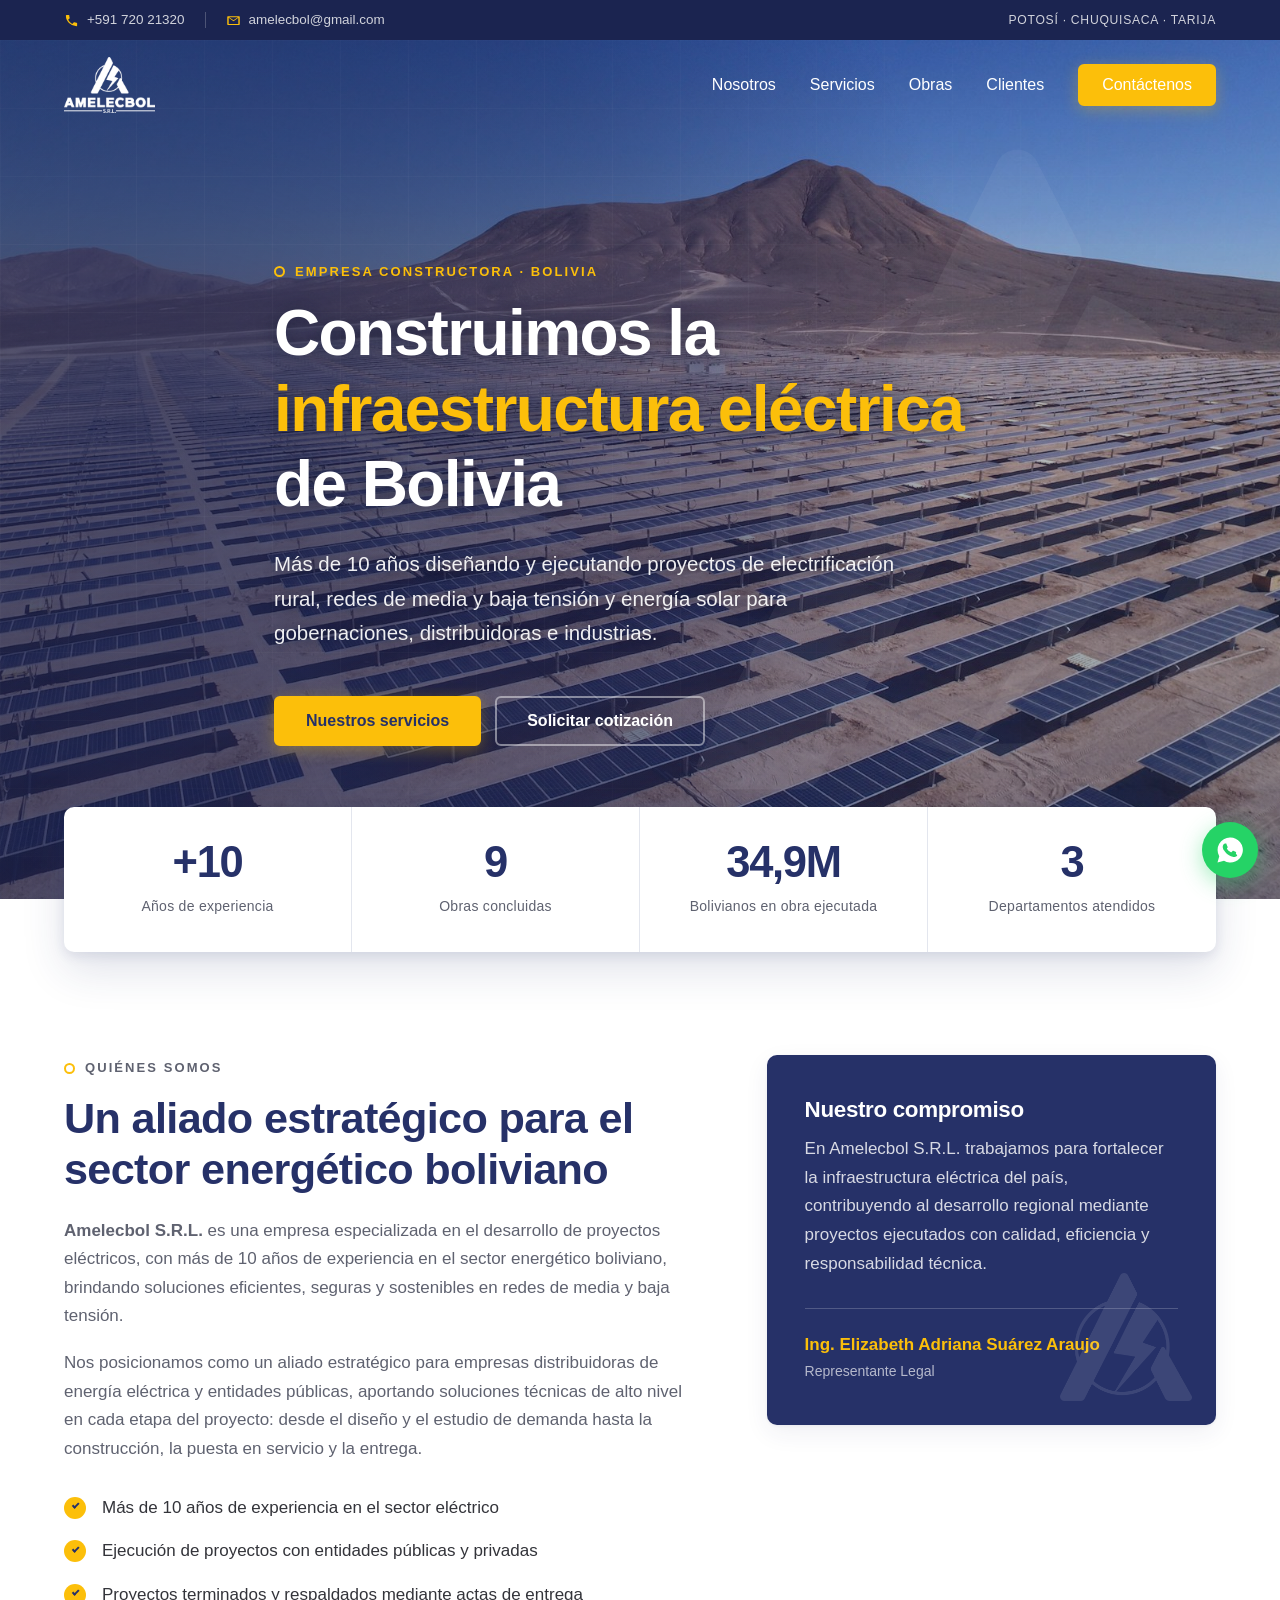
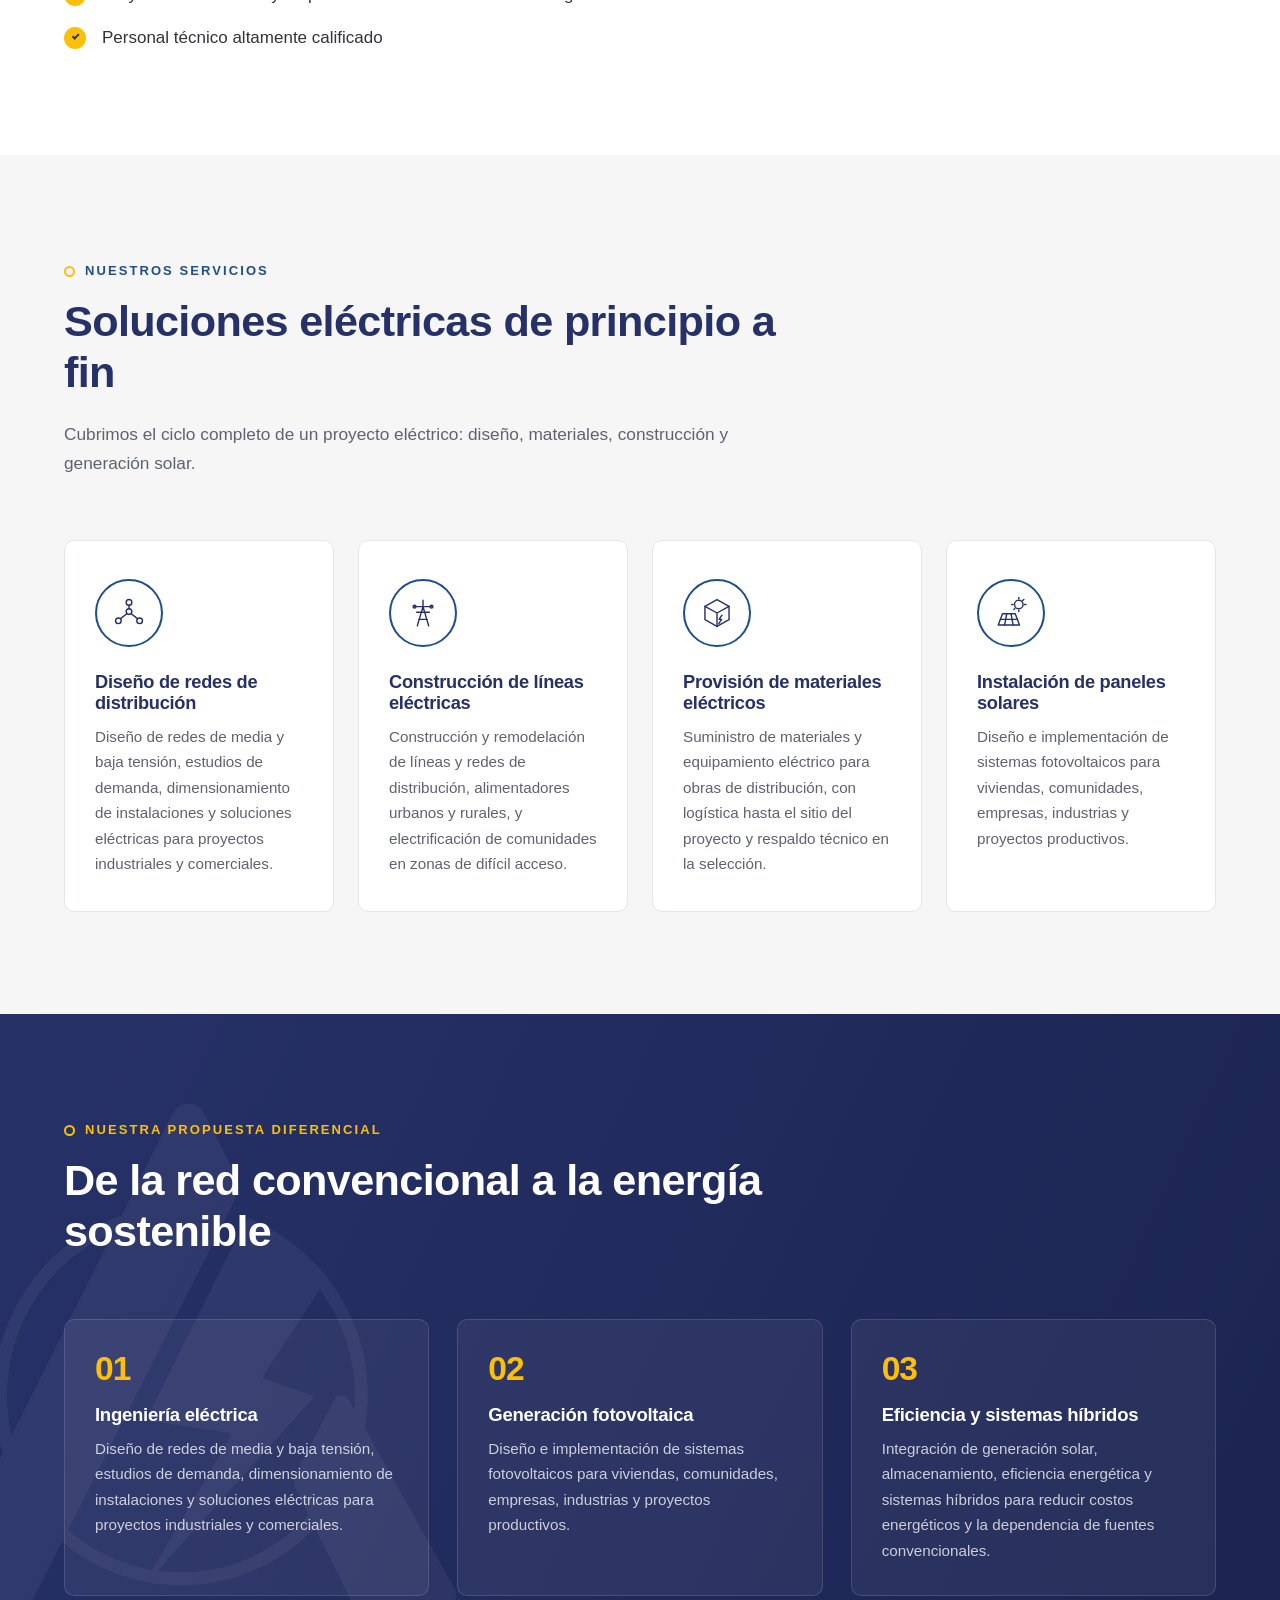
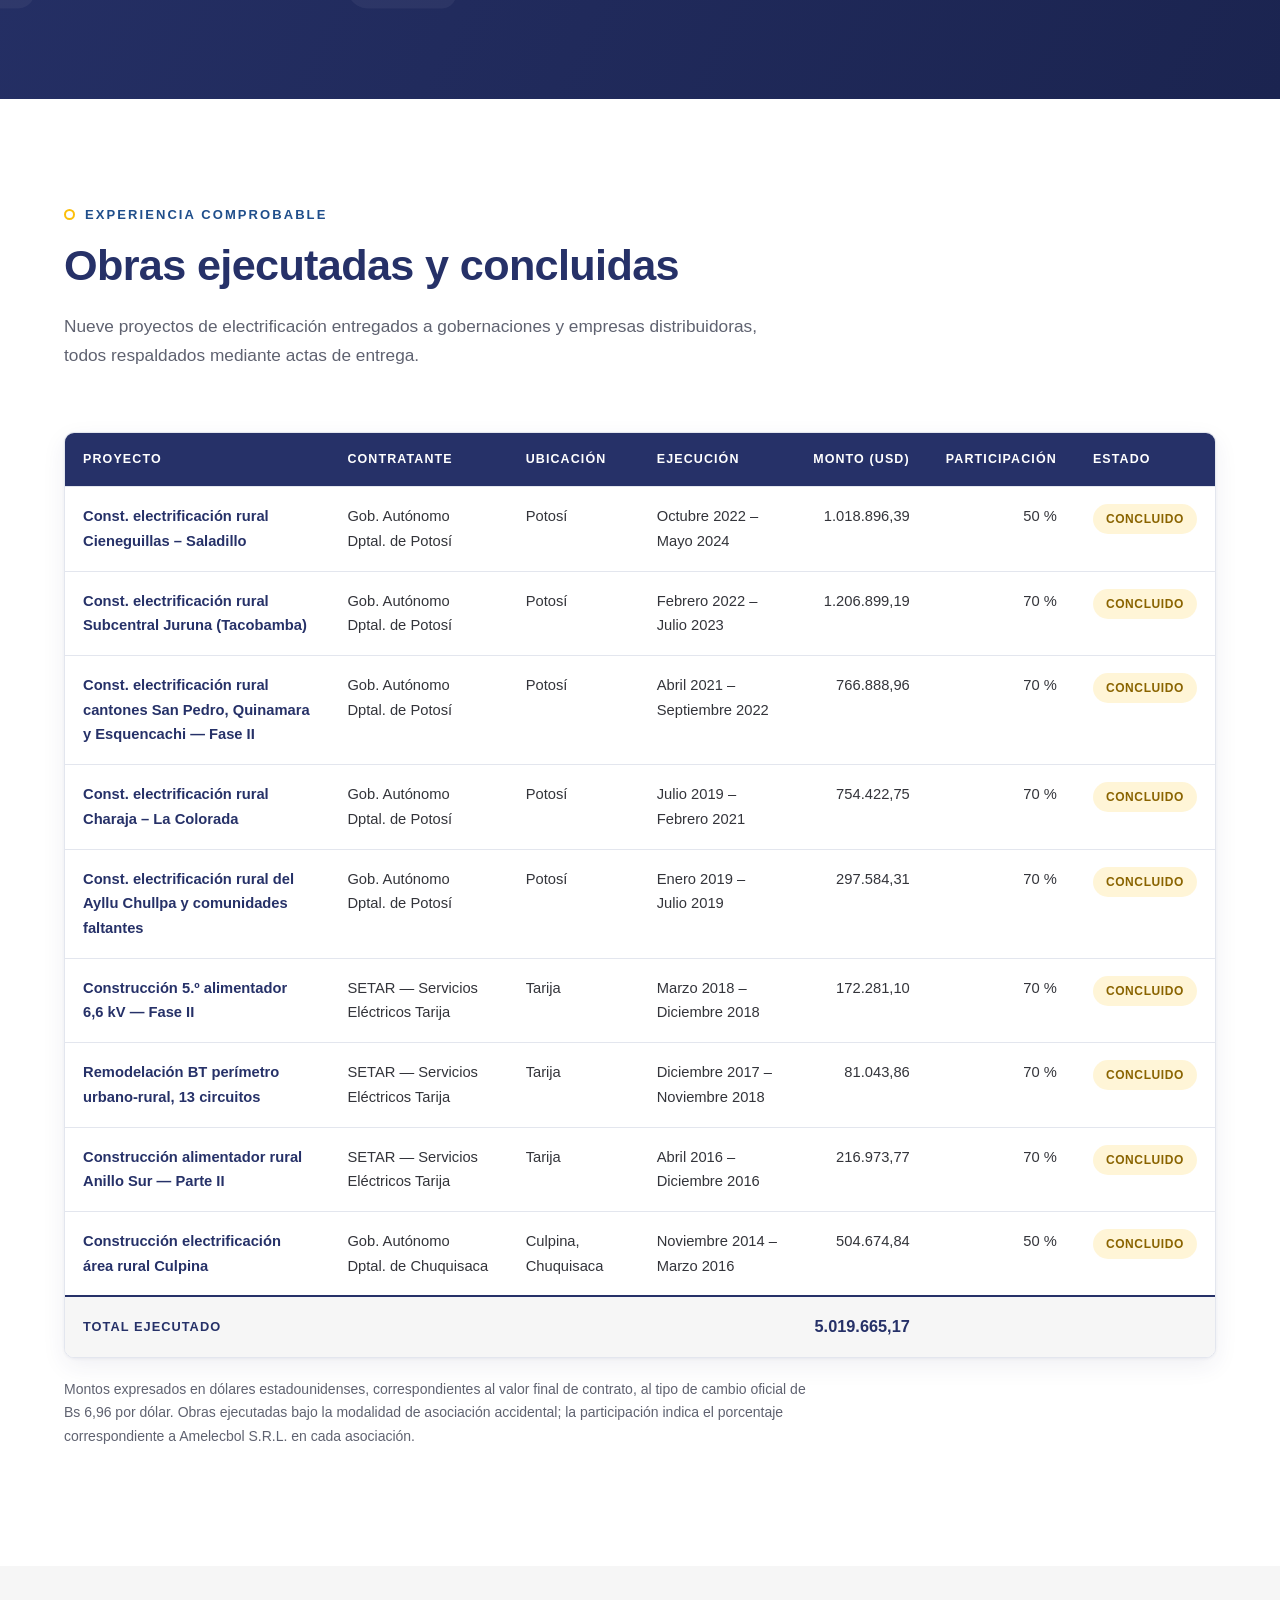
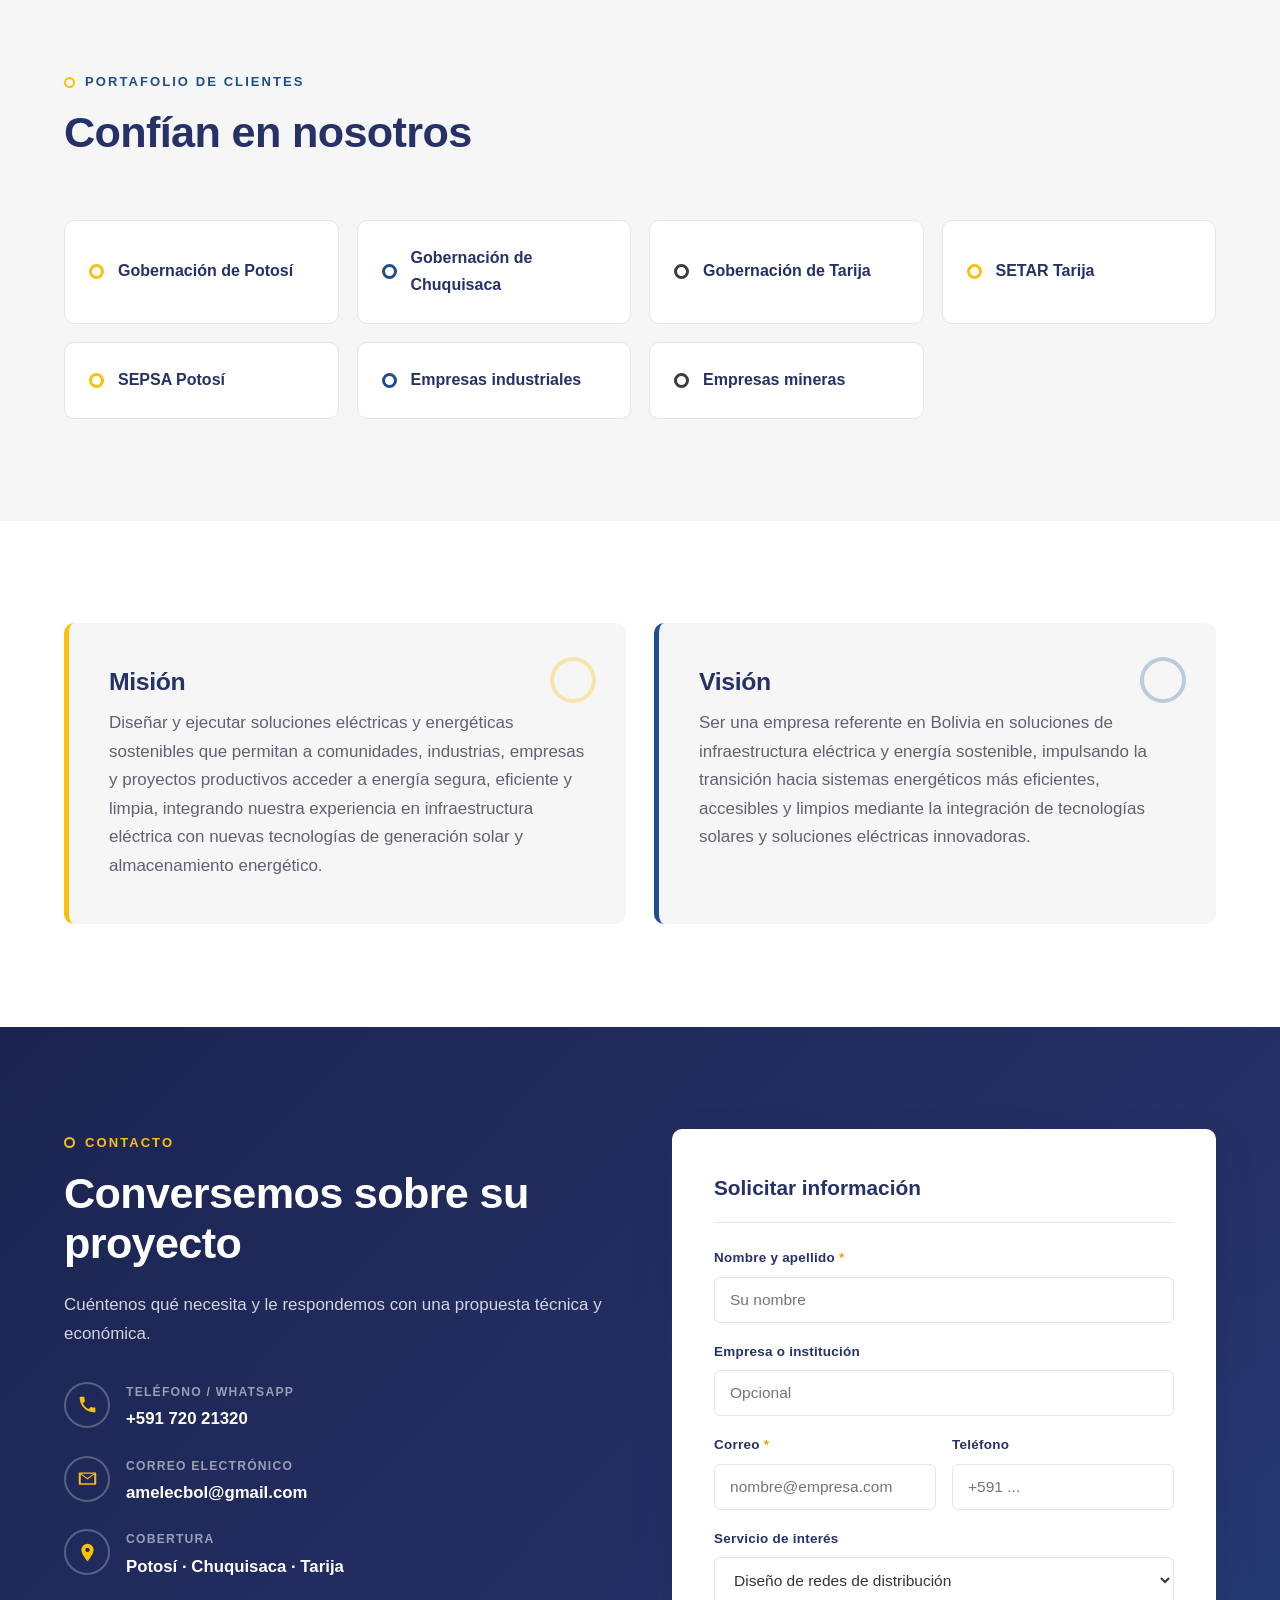
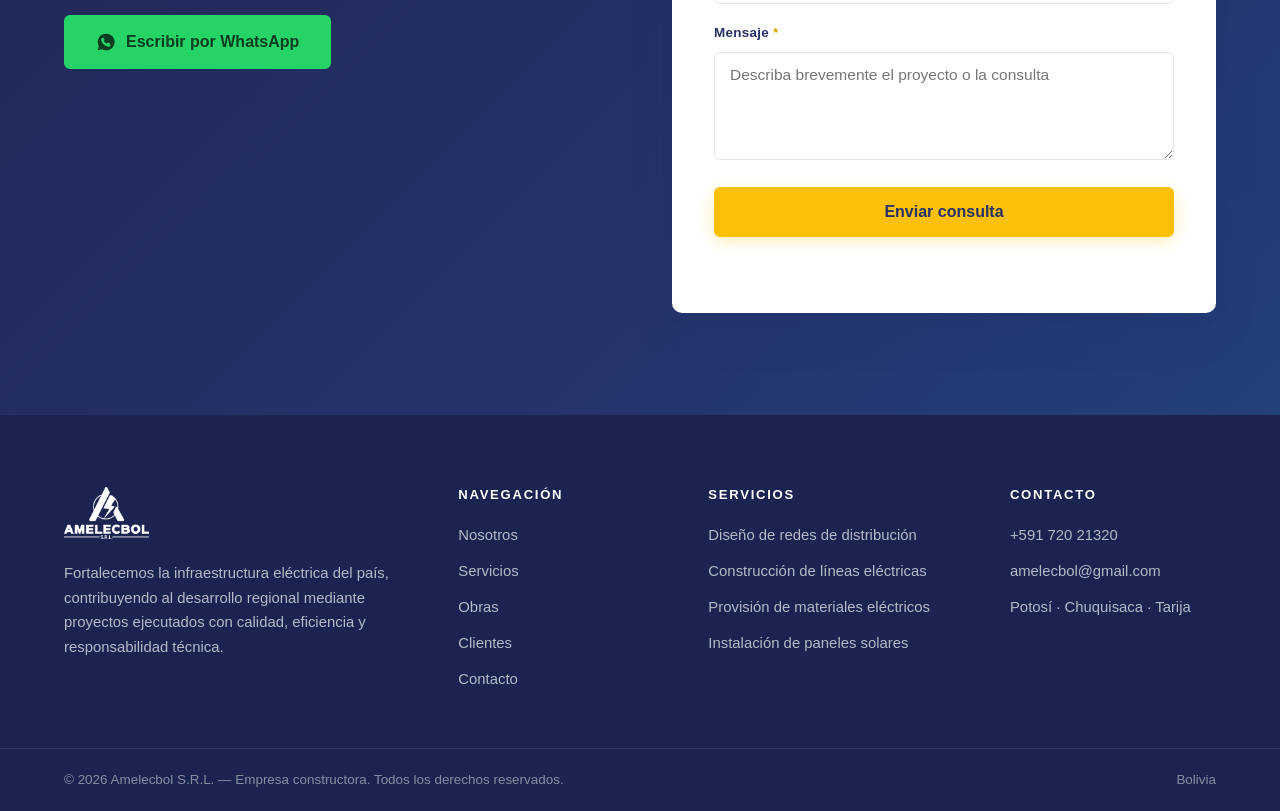
==== index.html @ 3720523b "cambios" ====
<!DOCTYPE html>
<html lang="es">
<head>
<meta charset="UTF-8">
<meta name="viewport" content="width=device-width, initial-scale=1">
<title>Amelecbol S.R.L. — Empresa constructora eléctrica en Bolivia</title>
<meta name="description" content="Amelecbol S.R.L. es una empresa constructora boliviana especializada en proyectos eléctricos: electrificación rural, redes de media y baja tensión, provisión de materiales y energía solar. Más de 10 años de experiencia.">
<meta name="theme-color" content="#263168">
<link rel="icon" href="assets/favicon.ico" sizes="any">
<link rel="icon" href="assets/favicon.png" type="image/png">
<link rel="apple-touch-icon" href="assets/favicon.png">

<meta property="og:type" content="website">
<meta property="og:title" content="Amelecbol S.R.L. — Empresa constructora eléctrica en Bolivia">
<meta property="og:description" content="Más de 10 años construyendo infraestructura eléctrica: electrificación rural, redes MT/BT y energía solar para gobernaciones, distribuidoras e industrias.">
<meta property="og:image" content="assets/logo-color.png">
<meta property="og:locale" content="es_BO">

<link rel="stylesheet" href="css/styles.css">

<link rel="preload" as="image" href="assets/hero-solar.jpg"
      imagesrcset="assets/hero-solar-sm.jpg 1000w, assets/hero-solar.jpg 1920w"
      imagesizes="100vw">
</head>
<body>

<a class="skip-link" href="#contenido">Saltar al contenido</a>

<!-- ============ BARRA SUPERIOR ============ -->
<div class="topbar">
  <div class="container topbar__in">
    <span class="topbar__item">
      <svg viewBox="0 0 24 24" aria-hidden="true"><path d="M6.6 10.8a15.1 15.1 0 0 0 6.6 6.6l2.2-2.2a1 1 0 0 1 1-.25 11.4 11.4 0 0 0 3.6.57 1 1 0 0 1 1 1V20a1 1 0 0 1-1 1A17 17 0 0 1 3 4a1 1 0 0 1 1-1h3.5a1 1 0 0 1 1 1c0 1.25.2 2.46.57 3.6a1 1 0 0 1-.25 1z"/></svg>
      <a href="tel:+59172021320">+591 720 21320</a>
    </span>
    <span class="topbar__sep" aria-hidden="true"></span>
    <span class="topbar__item">
      <svg viewBox="0 0 24 24" aria-hidden="true"><path d="M3 5h18a1 1 0 0 1 1 1v12a1 1 0 0 1-1 1H3a1 1 0 0 1-1-1V6a1 1 0 0 1 1-1zm9 8.1L4.3 7.5v9.9h15.4V7.5zM12 11.4 19.1 6.6H4.9z"/></svg>
      <a href="mailto:amelecbol@gmail.com">amelecbol@gmail.com</a>
    </span>
    <span class="topbar__item topbar__item--right">Potosí · Chuquisaca · Tarija</span>
  </div>
</div>

<!-- ============ NAVEGACIÓN ============ -->
<header class="nav" id="nav">
  <div class="container nav__in">
    <a class="nav__brand" href="#inicio" aria-label="Amelecbol S.R.L. — Inicio">
      <img class="nav__logo nav__logo--blanco" src="assets/logo-blanco.png" alt="Amelecbol S.R.L." width="520" height="320">
      <img class="nav__logo nav__logo--color"  src="assets/logo-color.png"  alt="" aria-hidden="true" width="520" height="320">
    </a>

    <nav class="nav__menu" id="menu" aria-label="Navegación principal">
      <a href="#nosotros">Nosotros</a>
      <a href="#servicios">Servicios</a>
      <a href="#obras">Obras</a>
      <a href="#clientes">Clientes</a>
      <a href="#contacto" class="btn btn--sm btn--amarillo">Contáctenos</a>
    </nav>

    <button class="nav__toggle" id="navToggle" aria-expanded="false" aria-controls="menu" aria-label="Abrir menú">
      <span></span><span></span><span></span>
    </button>
  </div>
</header>

<main id="contenido">

  <!-- ============ HERO ============ -->
  <section class="hero" id="inicio">
    <img class="hero__foto" src="assets/hero-solar.jpg"
         srcset="assets/hero-solar-sm.jpg 1000w, assets/hero-solar.jpg 1920w"
         sizes="100vw" width="1920" height="1080"
         alt="" aria-hidden="true" fetchpriority="high" decoding="async">
    <div class="hero__velo" aria-hidden="true"></div>
    <div class="hero__grid" aria-hidden="true"></div>
    <img class="hero__marca" src="assets/isotipo-blanco.png" alt="" aria-hidden="true">

    <div class="container hero__in">
      <p class="eyebrow eyebrow--claro">Empresa constructora · Bolivia</p>
      <h1 class="hero__titulo">
        Construimos la <span class="acento">infraestructura eléctrica</span> de Bolivia
      </h1>
      <p class="hero__texto">
        Más de 10 años diseñando y ejecutando proyectos de electrificación rural, redes de
        media y baja tensión y energía solar para gobernaciones, distribuidoras e industrias.
      </p>
      <div class="hero__acciones">
        <a href="#servicios" class="btn btn--amarillo">Nuestros servicios</a>
        <a href="#contacto"  class="btn btn--fantasma">Solicitar cotización</a>
      </div>
    </div>
  </section>

  <!-- ============ INDICADORES ============ -->
  <section class="stats" aria-label="Cifras de la empresa">
    <div class="container">
      <div class="stats__caja">
        <div class="stat">
          <span class="stat__num" data-contador="10" data-prefijo="+">+10</span>
          <span class="stat__lbl">Años de experiencia</span>
        </div>
        <div class="stat">
          <span class="stat__num" data-contador="9">9</span>
          <span class="stat__lbl">Obras concluidas</span>
        </div>
        <div class="stat">
          <span class="stat__num" data-contador="34.9" data-decimales="1" data-sufijo="M">34,9M</span>
          <span class="stat__lbl">Bolivianos en obra ejecutada</span>
        </div>
        <div class="stat">
          <span class="stat__num" data-contador="3">3</span>
          <span class="stat__lbl">Departamentos atendidos</span>
        </div>
      </div>
    </div>
  </section>

  <!-- ============ NOSOTROS ============ -->
  <section class="seccion" id="nosotros">
    <div class="container nosotros">
      <div class="nosotros__texto reveal">
        <p class="eyebrow">Quiénes somos</p>
        <h2 class="titulo">Un aliado estratégico para el sector energético boliviano</h2>
        <p>
          <strong>Amelecbol S.R.L.</strong> es una empresa especializada en el desarrollo de proyectos
          eléctricos, con más de 10 años de experiencia en el sector energético boliviano, brindando
          soluciones eficientes, seguras y sostenibles en redes de media y baja tensión.
        </p>
        <p>
          Nos posicionamos como un aliado estratégico para empresas distribuidoras de energía eléctrica
          y entidades públicas, aportando soluciones técnicas de alto nivel en cada etapa del proyecto:
          desde el diseño y el estudio de demanda hasta la construcción, la puesta en servicio y la entrega.
        </p>
        <ul class="lista-check">
          <li>Más de 10 años de experiencia en el sector eléctrico</li>
          <li>Ejecución de proyectos con entidades públicas y privadas</li>
          <li>Proyectos terminados y respaldados mediante actas de entrega</li>
          <li>Personal técnico altamente calificado</li>
        </ul>
      </div>

      <aside class="nosotros__tarjeta reveal">
        <img class="nosotros__iso" src="assets/isotipo-blanco.png" alt="" aria-hidden="true">
        <h3>Nuestro compromiso</h3>
        <p>
          En Amelecbol S.R.L. trabajamos para fortalecer la infraestructura eléctrica del país,
          contribuyendo al desarrollo regional mediante proyectos ejecutados con calidad,
          eficiencia y responsabilidad técnica.
        </p>
        <div class="nosotros__firma">
          <span class="nosotros__firma-nom">Ing. Elizabeth Adriana Suárez Araujo</span>
          <span class="nosotros__firma-cgo">Representante Legal</span>
        </div>
      </aside>
    </div>
  </section>

  <!-- ============ SERVICIOS ============ -->
  <section class="seccion seccion--gris" id="servicios">
    <div class="container">
      <header class="seccion__cab reveal">
        <p class="eyebrow">Nuestros servicios</p>
        <h2 class="titulo">Soluciones eléctricas de principio a fin</h2>
        <p class="seccion__intro">
          Cubrimos el ciclo completo de un proyecto eléctrico: diseño, materiales, construcción
          y generación solar.
        </p>
      </header>

      <div class="servicios">
        <article class="servicio reveal">
          <span class="servicio__icono">
            <svg viewBox="0 0 48 48" aria-hidden="true">
              <circle cx="24" cy="9"  r="4"/><circle cx="9"  cy="35" r="4"/>
              <circle cx="39" cy="35" r="4"/><circle cx="24" cy="22" r="4"/>
              <path d="M24 13v5M21 25l-9 7M27 25l9 7"/>
            </svg>
          </span>
          <h3>Diseño de redes de distribución</h3>
          <p>
            Diseño de redes de media y baja tensión, estudios de demanda, dimensionamiento de
            instalaciones y soluciones eléctricas para proyectos industriales y comerciales.
          </p>
        </article>

        <article class="servicio reveal">
          <span class="servicio__icono">
            <svg viewBox="0 0 48 48" aria-hidden="true">
              <path d="M24 6v10M12 15h24M15 23h18M16 42 24 15l8 27M18 33h12"/>
              <circle cx="12" cy="15" r="2"/><circle cx="36" cy="15" r="2"/>
            </svg>
          </span>
          <h3>Construcción de líneas eléctricas</h3>
          <p>
            Construcción y remodelación de líneas y redes de distribución, alimentadores urbanos
            y rurales, y electrificación de comunidades en zonas de difícil acceso.
          </p>
        </article>

        <article class="servicio reveal">
          <span class="servicio__icono">
            <svg viewBox="0 0 48 48" aria-hidden="true">
              <path d="M24 5 41 14.5v19L24 43 7 33.5v-19z"/>
              <path d="M7 14.5 24 24l17-9.5M24 24v19"/>
              <path d="M31 27l-4 6h3.5l-4 6"/>
            </svg>
          </span>
          <h3>Provisión de materiales eléctricos</h3>
          <p>
            Suministro de materiales y equipamiento eléctrico para obras de distribución, con
            logística hasta el sitio del proyecto y respaldo técnico en la selección.
          </p>
        </article>

        <article class="servicio reveal">
          <span class="servicio__icono">
            <svg viewBox="0 0 48 48" aria-hidden="true">
              <circle cx="35" cy="12" r="6"/>
              <path d="M35 2v2M35 20v2M45 12h-2M27 12h-2M42.1 5 40.6 6.4M29.4 17.6 28 19"/>
              <path d="M6 41 12 25h18l6 16z"/>
              <path d="M9 33h24M18 25l-3 16M24 25l3 16"/>
            </svg>
          </span>
          <h3>Instalación de paneles solares</h3>
          <p>
            Diseño e implementación de sistemas fotovoltaicos para viviendas, comunidades,
            empresas, industrias y proyectos productivos.
          </p>
        </article>
      </div>
    </div>
  </section>

  <!-- ============ PROPUESTA DIFERENCIAL ============ -->
  <section class="diferencial">
    <img class="diferencial__marca" src="assets/isotipo-blanco.png" alt="" aria-hidden="true">
    <div class="container">
      <header class="seccion__cab seccion__cab--claro reveal">
        <p class="eyebrow eyebrow--claro">Nuestra propuesta diferencial</p>
        <h2 class="titulo titulo--claro">De la red convencional a la energía sostenible</h2>
      </header>

      <div class="diferencial__grid">
        <article class="dif reveal">
          <span class="dif__num">01</span>
          <h3>Ingeniería eléctrica</h3>
          <p>
            Diseño de redes de media y baja tensión, estudios de demanda, dimensionamiento de
            instalaciones y soluciones eléctricas para proyectos industriales y comerciales.
          </p>
        </article>
        <article class="dif reveal">
          <span class="dif__num">02</span>
          <h3>Generación fotovoltaica</h3>
          <p>
            Diseño e implementación de sistemas fotovoltaicos para viviendas, comunidades,
            empresas, industrias y proyectos productivos.
          </p>
        </article>
        <article class="dif reveal">
          <span class="dif__num">03</span>
          <h3>Eficiencia y sistemas híbridos</h3>
          <p>
            Integración de generación solar, almacenamiento, eficiencia energética y sistemas
            híbridos para reducir costos energéticos y la dependencia de fuentes convencionales.
          </p>
        </article>
      </div>
    </div>
  </section>

  <!-- ============ OBRAS ============ -->
  <section class="seccion" id="obras">
    <div class="container">
      <header class="seccion__cab reveal">
        <p class="eyebrow">Experiencia comprobable</p>
        <h2 class="titulo">Obras ejecutadas y concluidas</h2>
        <p class="seccion__intro">
          Nueve proyectos de electrificación entregados a gobernaciones y empresas distribuidoras,
          todos respaldados mediante actas de entrega.
        </p>
      </header>

      <div class="tabla-wrap reveal">
        <table class="tabla-obras">
          <caption class="visually-hidden">Detalle de obras ejecutadas por Amelecbol S.R.L.</caption>
          <thead>
            <tr>
              <th scope="col">Proyecto</th>
              <th scope="col">Contratante</th>
              <th scope="col">Ubicación</th>
              <th scope="col">Ejecución</th>
              <th scope="col" class="num">Monto (USD)</th>
              <th scope="col" class="num">Participación</th>
              <th scope="col">Estado</th>
            </tr>
          </thead>
          <tbody>
            <tr>
              <td data-lbl="Proyecto"><strong>Const. electrificación rural Cieneguillas – Saladillo</strong></td>
              <td data-lbl="Contratante">Gob. Autónomo Dptal. de Potosí</td>
              <td data-lbl="Ubicación">Potosí</td>
              <td data-lbl="Ejecución">Octubre 2022 – Mayo 2024</td>
              <td data-lbl="Monto (USD)" class="num">1.018.896,39</td>
              <td data-lbl="Participación" class="num">50 %</td>
              <td data-lbl="Estado"><span class="pill">Concluido</span></td>
            </tr>
            <tr>
              <td data-lbl="Proyecto"><strong>Const. electrificación rural Subcentral Juruna (Tacobamba)</strong></td>
              <td data-lbl="Contratante">Gob. Autónomo Dptal. de Potosí</td>
              <td data-lbl="Ubicación">Potosí</td>
              <td data-lbl="Ejecución">Febrero 2022 – Julio 2023</td>
              <td data-lbl="Monto (USD)" class="num">1.206.899,19</td>
              <td data-lbl="Participación" class="num">70 %</td>
              <td data-lbl="Estado"><span class="pill">Concluido</span></td>
            </tr>
            <tr>
              <td data-lbl="Proyecto"><strong>Const. electrificación rural cantones San Pedro, Quinamara y Esquencachi — Fase II</strong></td>
              <td data-lbl="Contratante">Gob. Autónomo Dptal. de Potosí</td>
              <td data-lbl="Ubicación">Potosí</td>
              <td data-lbl="Ejecución">Abril 2021 – Septiembre 2022</td>
              <td data-lbl="Monto (USD)" class="num">766.888,96</td>
              <td data-lbl="Participación" class="num">70 %</td>
              <td data-lbl="Estado"><span class="pill">Concluido</span></td>
            </tr>
            <tr>
              <td data-lbl="Proyecto"><strong>Const. electrificación rural Charaja – La Colorada</strong></td>
              <td data-lbl="Contratante">Gob. Autónomo Dptal. de Potosí</td>
              <td data-lbl="Ubicación">Potosí</td>
              <td data-lbl="Ejecución">Julio 2019 – Febrero 2021</td>
              <td data-lbl="Monto (USD)" class="num">754.422,75</td>
              <td data-lbl="Participación" class="num">70 %</td>
              <td data-lbl="Estado"><span class="pill">Concluido</span></td>
            </tr>
            <tr>
              <td data-lbl="Proyecto"><strong>Const. electrificación rural del Ayllu Chullpa y comunidades faltantes</strong></td>
              <td data-lbl="Contratante">Gob. Autónomo Dptal. de Potosí</td>
              <td data-lbl="Ubicación">Potosí</td>
              <td data-lbl="Ejecución">Enero 2019 – Julio 2019</td>
              <td data-lbl="Monto (USD)" class="num">297.584,31</td>
              <td data-lbl="Participación" class="num">70 %</td>
              <td data-lbl="Estado"><span class="pill">Concluido</span></td>
            </tr>
            <tr>
              <td data-lbl="Proyecto"><strong>Construcción 5.º alimentador 6,6 kV — Fase II</strong></td>
              <td data-lbl="Contratante">SETAR — Servicios Eléctricos Tarija</td>
              <td data-lbl="Ubicación">Tarija</td>
              <td data-lbl="Ejecución">Marzo 2018 – Diciembre 2018</td>
              <td data-lbl="Monto (USD)" class="num">172.281,10</td>
              <td data-lbl="Participación" class="num">70 %</td>
              <td data-lbl="Estado"><span class="pill">Concluido</span></td>
            </tr>
            <tr>
              <td data-lbl="Proyecto"><strong>Remodelación BT perímetro urbano-rural, 13 circuitos</strong></td>
              <td data-lbl="Contratante">SETAR — Servicios Eléctricos Tarija</td>
              <td data-lbl="Ubicación">Tarija</td>
              <td data-lbl="Ejecución">Diciembre 2017 – Noviembre 2018</td>
              <td data-lbl="Monto (USD)" class="num">81.043,86</td>
              <td data-lbl="Participación" class="num">70 %</td>
              <td data-lbl="Estado"><span class="pill">Concluido</span></td>
            </tr>
            <tr>
              <td data-lbl="Proyecto"><strong>Construcción alimentador rural Anillo Sur — Parte II</strong></td>
              <td data-lbl="Contratante">SETAR — Servicios Eléctricos Tarija</td>
              <td data-lbl="Ubicación">Tarija</td>
              <td data-lbl="Ejecución">Abril 2016 – Diciembre 2016</td>
              <td data-lbl="Monto (USD)" class="num">216.973,77</td>
              <td data-lbl="Participación" class="num">70 %</td>
              <td data-lbl="Estado"><span class="pill">Concluido</span></td>
            </tr>
            <tr>
              <td data-lbl="Proyecto"><strong>Construcción electrificación área rural Culpina</strong></td>
              <td data-lbl="Contratante">Gob. Autónomo Dptal. de Chuquisaca</td>
              <td data-lbl="Ubicación">Culpina, Chuquisaca</td>
              <td data-lbl="Ejecución">Noviembre 2014 – Marzo 2016</td>
              <td data-lbl="Monto (USD)" class="num">504.674,84</td>
              <td data-lbl="Participación" class="num">50 %</td>
              <td data-lbl="Estado"><span class="pill">Concluido</span></td>
            </tr>
          </tbody>
          <tfoot>
            <tr>
              <td colspan="4">Total ejecutado</td>
              <td class="num"><strong>5.019.665,17</strong></td>
              <td></td>
              <td></td>
            </tr>
          </tfoot>
        </table>
      </div>
      <p class="nota reveal">
        Montos expresados en dólares estadounidenses, correspondientes al valor final de
        contrato, al tipo de cambio oficial de Bs 6,96 por dólar. Obras ejecutadas bajo la
        modalidad de asociación accidental; la participación indica el porcentaje
        correspondiente a Amelecbol S.R.L. en cada asociación.
      </p>
    </div>
  </section>

  <!-- ============ CLIENTES ============ -->
  <section class="seccion seccion--gris" id="clientes">
    <div class="container">
      <header class="seccion__cab reveal">
        <p class="eyebrow">Portafolio de clientes</p>
        <h2 class="titulo">Confían en nosotros</h2>
      </header>

      <ul class="clientes">
        <li class="cliente reveal"><span class="cliente__pto" aria-hidden="true"></span>Gobernación de Potosí</li>
        <li class="cliente reveal"><span class="cliente__pto" aria-hidden="true"></span>Gobernación de Chuquisaca</li>
        <li class="cliente reveal"><span class="cliente__pto" aria-hidden="true"></span>Gobernación de Tarija</li>
        <li class="cliente reveal"><span class="cliente__pto" aria-hidden="true"></span>SETAR Tarija</li>
        <li class="cliente reveal"><span class="cliente__pto" aria-hidden="true"></span>SEPSA Potosí</li>
        <li class="cliente reveal"><span class="cliente__pto" aria-hidden="true"></span>Empresas industriales</li>
        <li class="cliente reveal"><span class="cliente__pto" aria-hidden="true"></span>Empresas mineras</li>
      </ul>
    </div>
  </section>

  <!-- ============ MISIÓN Y VISIÓN ============ -->
  <section class="seccion" id="mision-vision">
    <div class="container mv">
      <article class="mv__caja mv__caja--mision reveal">
        <span class="mv__circulo" aria-hidden="true"></span>
        <h2>Misión</h2>
        <p>
          Diseñar y ejecutar soluciones eléctricas y energéticas sostenibles que permitan a
          comunidades, industrias, empresas y proyectos productivos acceder a energía segura,
          eficiente y limpia, integrando nuestra experiencia en infraestructura eléctrica con
          nuevas tecnologías de generación solar y almacenamiento energético.
        </p>
      </article>
      <article class="mv__caja mv__caja--vision reveal">
        <span class="mv__circulo" aria-hidden="true"></span>
        <h2>Visión</h2>
        <p>
          Ser una empresa referente en Bolivia en soluciones de infraestructura eléctrica y
          energía sostenible, impulsando la transición hacia sistemas energéticos más eficientes,
          accesibles y limpios mediante la integración de tecnologías solares y soluciones
          eléctricas innovadoras.
        </p>
      </article>
    </div>
  </section>

  <!-- ============ CONTACTO ============ -->
  <section class="seccion contacto" id="contacto">
    <div class="container contacto__in">
      <div class="contacto__info reveal">
        <p class="eyebrow eyebrow--claro">Contacto</p>
        <h2 class="titulo titulo--claro">Conversemos sobre su proyecto</h2>
        <p class="contacto__lead">
          Cuéntenos qué necesita y le respondemos con una propuesta técnica y económica.
        </p>

        <ul class="contacto__datos">
          <li>
            <span class="contacto__ico" aria-hidden="true">
              <svg viewBox="0 0 24 24"><path d="M6.6 10.8a15.1 15.1 0 0 0 6.6 6.6l2.2-2.2a1 1 0 0 1 1-.25 11.4 11.4 0 0 0 3.6.57 1 1 0 0 1 1 1V20a1 1 0 0 1-1 1A17 17 0 0 1 3 4a1 1 0 0 1 1-1h3.5a1 1 0 0 1 1 1c0 1.25.2 2.46.57 3.6a1 1 0 0 1-.25 1z"/></svg>
            </span>
            <span><span class="contacto__rot">Teléfono / WhatsApp</span>
            <a href="tel:+59172021320">+591 720 21320</a></span>
          </li>
          <li>
            <span class="contacto__ico" aria-hidden="true">
              <svg viewBox="0 0 24 24"><path d="M3 5h18a1 1 0 0 1 1 1v12a1 1 0 0 1-1 1H3a1 1 0 0 1-1-1V6a1 1 0 0 1 1-1zm9 8.1L4.3 7.5v9.9h15.4V7.5zM12 11.4 19.1 6.6H4.9z"/></svg>
            </span>
            <span><span class="contacto__rot">Correo electrónico</span>
            <a href="mailto:amelecbol@gmail.com">amelecbol@gmail.com</a></span>
          </li>
          <li>
            <!-- TODO Amelecbol: reemplazar por la dirección exacta de oficina cuando la tengan -->
            <span class="contacto__ico" aria-hidden="true">
              <svg viewBox="0 0 24 24"><path d="M12 2a7 7 0 0 0-7 7c0 5.25 7 13 7 13s7-7.75 7-13a7 7 0 0 0-7-7zm0 9.5A2.5 2.5 0 1 1 12 6.5a2.5 2.5 0 0 1 0 5z"/></svg>
            </span>
            <span><span class="contacto__rot">Cobertura</span>
            Potosí · Chuquisaca · Tarija</span>
          </li>
        </ul>

        <a class="btn btn--wsp" href="https://wa.me/59172021320?text=Hola%20Amelecbol%2C%20quisiera%20consultar%20por%20un%20proyecto%20el%C3%A9ctrico." target="_blank" rel="noopener">
          <svg viewBox="0 0 24 24" aria-hidden="true"><path d="M12 2a10 10 0 0 0-8.6 15L2 22l5.2-1.4A10 10 0 1 0 12 2zm5.8 14.2c-.25.7-1.45 1.35-2 1.4-.55.06-1.05.26-3.5-.73-2.95-1.2-4.8-4.2-4.95-4.4-.14-.2-1.16-1.55-1.16-2.95s.73-2.1 1-2.38a1.05 1.05 0 0 1 .76-.35h.55c.17 0 .41-.7.64.5l.88 2.12c.7.18.12.38.02.6l-.33.42c-.11.13-.24.27-.1.52.13.25.6 1 1.28 1.6.88.79 1.62 1.03 1.87 1.15.25.13.4.1.54-.06l.78-.9c.18-.22.36-.18.6-.1l1.7.82c.25.12.42.18.48.28.06.1.06.6-.19 1.3z"/></svg>
          Escribir por WhatsApp
        </a>
      </div>

      <div class="contacto__form-caja reveal">
        <form class="form" id="formContacto" novalidate>
          <p class="form__titulo">Solicitar información</p>

          <div class="form__campo">
            <label for="f-nombre">Nombre y apellido <span aria-hidden="true">*</span></label>
            <input type="text" id="f-nombre" name="nombre" required autocomplete="name" placeholder="Su nombre">
          </div>

          <div class="form__campo">
            <label for="f-empresa">Empresa o institución</label>
            <input type="text" id="f-empresa" name="empresa" autocomplete="organization" placeholder="Opcional">
          </div>

          <div class="form__fila">
            <div class="form__campo">
              <label for="f-email">Correo <span aria-hidden="true">*</span></label>
              <input type="email" id="f-email" name="email" required autocomplete="email" placeholder="nombre@empresa.com">
            </div>
            <div class="form__campo">
              <label for="f-tel">Teléfono</label>
              <input type="tel" id="f-tel" name="telefono" autocomplete="tel" placeholder="+591 ...">
            </div>
          </div>

          <div class="form__campo">
            <label for="f-servicio">Servicio de interés</label>
            <select id="f-servicio" name="servicio">
              <option>Diseño de redes de distribución</option>
              <option>Construcción de líneas eléctricas</option>
              <option>Provisión de materiales eléctricos</option>
              <option>Instalación de paneles solares</option>
              <option>Otro / consulta general</option>
            </select>
          </div>

          <div class="form__campo">
            <label for="f-mensaje">Mensaje <span aria-hidden="true">*</span></label>
            <textarea id="f-mensaje" name="mensaje" rows="4" required placeholder="Describa brevemente el proyecto o la consulta"></textarea>
          </div>

          <button type="submit" class="btn btn--amarillo btn--full">Enviar consulta</button>
          <p class="form__nota" id="formNota" role="status"></p>
        </form>
      </div>
    </div>
  </section>

</main>

<!-- ============ PIE ============ -->
<footer class="pie">
  <div class="container pie__in">
    <div class="pie__col pie__col--marca">
      <img class="pie__logo" src="assets/logo-blanco.png" alt="Amelecbol S.R.L." width="520" height="320">
      <p class="pie__slogan">
        Fortalecemos la infraestructura eléctrica del país, contribuyendo al desarrollo regional
        mediante proyectos ejecutados con calidad, eficiencia y responsabilidad técnica.
      </p>
    </div>

    <div class="pie__col">
      <h3>Navegación</h3>
      <ul>
        <li><a href="#nosotros">Nosotros</a></li>
        <li><a href="#servicios">Servicios</a></li>
        <li><a href="#obras">Obras</a></li>
        <li><a href="#clientes">Clientes</a></li>
        <li><a href="#contacto">Contacto</a></li>
      </ul>
    </div>

    <div class="pie__col">
      <h3>Servicios</h3>
      <ul>
        <li><a href="#servicios">Diseño de redes de distribución</a></li>
        <li><a href="#servicios">Construcción de líneas eléctricas</a></li>
        <li><a href="#servicios">Provisión de materiales eléctricos</a></li>
        <li><a href="#servicios">Instalación de paneles solares</a></li>
      </ul>
    </div>

    <div class="pie__col">
      <h3>Contacto</h3>
      <ul>
        <li><a href="tel:+59172021320">+591 720 21320</a></li>
        <li><a href="mailto:amelecbol@gmail.com">amelecbol@gmail.com</a></li>
        <li>Potosí · Chuquisaca · Tarija</li>
      </ul>
    </div>
  </div>

  <div class="pie__legal">
    <div class="container pie__legal-in">
      <p>&copy; <span id="anio">2026</span> Amelecbol S.R.L. — Empresa constructora. Todos los derechos reservados.</p>
      <p>Bolivia</p>
    </div>
  </div>
</footer>

<!-- Botón flotante de WhatsApp -->
<a class="wsp-flot" href="https://wa.me/59172021320?text=Hola%20Amelecbol%2C%20quisiera%20consultar%20por%20un%20proyecto%20el%C3%A9ctrico." target="_blank" rel="noopener" aria-label="Escribir por WhatsApp">
  <svg viewBox="0 0 24 24" aria-hidden="true"><path d="M12 2a10 10 0 0 0-8.6 15L2 22l5.2-1.4A10 10 0 1 0 12 2zm5.8 14.2c-.25.7-1.45 1.35-2 1.4-.55.06-1.05.26-3.5-.73-2.95-1.2-4.8-4.2-4.95-4.4-.14-.2-1.16-1.55-1.16-2.95s.73-2.1 1-2.38a1.05 1.05 0 0 1 .76-.35h.55c.17 0 .41-.7.64.5l.88 2.12c.7.18.12.38.02.6l-.33.42c-.11.13-.24.27-.1.52.13.25.6 1 1.28 1.6.88.79 1.62 1.03 1.87 1.15.25.13.4.1.54-.06l.78-.9c.18-.22.36-.18.6-.1l1.7.82c.25.12.42.18.48.28.06.1.06.6-.19 1.3z"/></svg>
</a>

<script src="js/main.js"></script>
</body>
</html>
---- css/styles.css ----
/* ==========================================================================
   AMELECBOL S.R.L. — Hoja de estilos
   Construida sobre el Manual de Marca (secciones A.06 colores, A.07 tipografía,
   A.08 elementos de marca).
   ========================================================================== */

/* --------------------------------------------------------------------------
   1. TOKENS DE MARCA
   -------------------------------------------------------------------------- */
:root {
  /* A.06 — Colores primarios */
  --azul:            #263168;   /* Pantone P 103-8 C */
  --amarillo:        #fcbf0a;   /* Pantone P 10-8 C  */

  /* A.06.1 — Colores secundarios */
  --azul-sec:        #1f4e8b;   /* Pantone P 105-15 C */
  --gris:            #3c3c3b;   /* Pantone P 179-14   */

  /* A.06.2 — Color complementario */
  --gris-claro:      #f6f6f6;   /* Pantone 663 C */

  /* Derivados de apoyo (no sustituyen a los del manual) */
  --azul-900:        #1b2450;
  --azul-050:        #eef1f8;
  --amarillo-oscuro: #e0a800;
  --blanco:          #ffffff;
  --texto:           #33343a;
  --texto-suave:     #5f6270;
  --borde:           #e3e6ee;

  /* A.07 — Tipografía. El manual establece Helvetica Neue para toda
     comunicación fuera del imagotipo. */
  --fuente: "Helvetica Neue", "HelveticaNeue", Helvetica, Arial, "Liberation Sans", sans-serif;

  /* Escala y ritmo */
  --ancho:    1200px;
  --radio:    10px;
  --radio-sm: 6px;
  --sombra:      0 1px 3px rgba(38, 49, 104, .06), 0 8px 24px rgba(38, 49, 104, .07);
  --sombra-alta: 0 4px 12px rgba(38, 49, 104, .10), 0 18px 44px rgba(38, 49, 104, .14);
  --transicion: .28s cubic-bezier(.4, 0, .2, 1);

  --nav-h: 90px;
}

/* --------------------------------------------------------------------------
   2. RESET Y BASE
   -------------------------------------------------------------------------- */
*, *::before, *::after { box-sizing: border-box; }

html {
  scroll-behavior: smooth;
  scroll-padding-top: calc(var(--nav-h) + 16px);
  -webkit-text-size-adjust: 100%;
}

body {
  margin: 0;
  font-family: var(--fuente);
  font-size: 17px;
  line-height: 1.68;
  color: var(--texto);
  background: var(--blanco);
  -webkit-font-smoothing: antialiased;
  -moz-osx-font-smoothing: grayscale;
  overflow-x: hidden;
}

img { max-width: 100%; height: auto; display: block; }
a   { color: var(--azul-sec); text-decoration: none; transition: color var(--transicion); }
a:hover { color: var(--azul); }

h1, h2, h3, h4 {
  margin: 0 0 .55em;
  line-height: 1.18;
  letter-spacing: -.015em;
  color: var(--azul);
  font-weight: 700;
}
p { margin: 0 0 1.1em; }
ul { margin: 0; padding: 0; list-style: none; }

:focus-visible {
  outline: 3px solid var(--amarillo);
  outline-offset: 3px;
  border-radius: 3px;
}

.container { width: 100%; max-width: var(--ancho); margin-inline: auto; padding-inline: 24px; }

.visually-hidden {
  position: absolute; width: 1px; height: 1px; padding: 0; margin: -1px;
  overflow: hidden; clip: rect(0 0 0 0); white-space: nowrap; border: 0;
}

.skip-link {
  position: absolute; left: 16px; top: -60px; z-index: 999;
  background: var(--amarillo); color: var(--azul); font-weight: 700;
  padding: 10px 18px; border-radius: var(--radio-sm); transition: top var(--transicion);
}
.skip-link:focus { top: 12px; }

/* --------------------------------------------------------------------------
   3. TIPOGRAFÍA DE SECCIÓN
   -------------------------------------------------------------------------- */
.eyebrow {
  display: inline-flex; align-items: center; gap: 10px;
  margin: 0 0 14px;
  font-size: 13px; font-weight: 700; letter-spacing: .16em; text-transform: uppercase;
  color: var(--azul-sec);
}
/* A.08 — el círculo derivado del isotipo abre los títulos y párrafos clave */
.eyebrow::before {
  content: ""; width: 11px; height: 11px; border-radius: 50%;
  border: 2.5px solid var(--amarillo); flex: none;
}
.eyebrow--claro { color: var(--amarillo); }
.eyebrow--claro::before { border-color: var(--amarillo); }

.titulo {
  font-size: clamp(1.85rem, 3.4vw, 2.7rem);
  margin-bottom: .5em;
}
.titulo--claro { color: var(--blanco); }

.acento { color: var(--amarillo); }

.seccion { padding: clamp(64px, 8vw, 108px) 0; }
.seccion--gris { background: var(--gris-claro); }

.seccion__cab { max-width: 720px; margin-bottom: clamp(40px, 5vw, 62px); }
.seccion__intro { font-size: 1.08rem; color: var(--texto-suave); margin-bottom: 0; }
.seccion__cab--claro .seccion__intro { color: rgba(255,255,255,.78); }

.nota {
  margin-top: 20px; font-size: .875rem; color: var(--texto-suave); max-width: 760px;
}

/* --------------------------------------------------------------------------
   4. BOTONES
   -------------------------------------------------------------------------- */
.btn {
  display: inline-flex; align-items: center; justify-content: center; gap: 10px;
  padding: 15px 30px;
  font-family: inherit; font-size: 1rem; font-weight: 700; line-height: 1;
  border: 2px solid transparent; border-radius: var(--radio-sm);
  cursor: pointer; text-align: center; white-space: nowrap;
  transition: background var(--transicion), color var(--transicion),
              border-color var(--transicion), transform var(--transicion),
              box-shadow var(--transicion);
}
.btn:hover { transform: translateY(-2px); }
.btn svg { width: 20px; height: 20px; fill: currentColor; }

.btn--amarillo {
  background: var(--amarillo); color: var(--azul); border-color: var(--amarillo);
  box-shadow: 0 4px 16px rgba(252, 191, 10, .30);
}
.btn--amarillo:hover {
  background: var(--amarillo-oscuro); border-color: var(--amarillo-oscuro); color: var(--azul);
  box-shadow: 0 8px 24px rgba(252, 191, 10, .40);
}

.btn--fantasma { background: transparent; color: var(--blanco); border-color: rgba(255,255,255,.45); }
.btn--fantasma:hover { background: rgba(255,255,255,.10); border-color: var(--blanco); color: var(--blanco); }

.btn--wsp { background: #25d366; color: #0b3d21; border-color: #25d366; }
.btn--wsp:hover { background: #1eb457; border-color: #1eb457; color: #08301a; }

.btn--sm   { padding: 11px 22px; font-size: .94rem; }
.btn--full { width: 100%; }

/* --------------------------------------------------------------------------
   5. BARRA SUPERIOR
   -------------------------------------------------------------------------- */
.topbar {
  background: var(--azul-900); color: rgba(255,255,255,.80); font-size: .84rem;
  position: relative; z-index: 60;
}
.topbar__in { display: flex; align-items: center; gap: 20px; min-height: 40px; flex-wrap: wrap; }
.topbar__item { display: inline-flex; align-items: center; gap: 8px; }
.topbar__item a { color: inherit; }
.topbar__item a:hover { color: var(--amarillo); }
.topbar__item svg { width: 15px; height: 15px; fill: var(--amarillo); flex: none; }
.topbar__sep { width: 1px; height: 16px; background: rgba(255,255,255,.22); }
.topbar__item--right { margin-left: auto; letter-spacing: .06em; text-transform: uppercase; font-size: .76rem; }

/* --------------------------------------------------------------------------
   6. NAVEGACIÓN
   -------------------------------------------------------------------------- */
.nav {
  position: sticky; top: 0; z-index: 50;
  background: transparent;
  transition: background var(--transicion), box-shadow var(--transicion);
}
.nav__in { display: flex; align-items: center; gap: 28px; min-height: var(--nav-h); }

.nav__brand { position: relative; display: block; flex: none; }
/* Tamaño mínimo para que el wordmark del imagotipo (A.01) siga siendo legible */
.nav__logo {
  width: auto; height: 56px;
  transition: opacity var(--transicion);
}
.nav__logo--color { position: absolute; inset: 0; opacity: 0; }

.nav__menu { display: flex; align-items: center; gap: 34px; margin-left: auto; }
.nav__menu > a {
  position: relative;
  color: var(--blanco); font-weight: 500; font-size: 1rem;
  transition: color var(--transicion);
}
.nav__menu > a:not(.btn)::after {
  content: ""; position: absolute; left: 0; bottom: -7px;
  width: 0; height: 2.5px; background: var(--amarillo);
  transition: width var(--transicion);
}
.nav__menu > a:not(.btn):hover::after { width: 100%; }
.nav__menu > a:not(.btn):hover { color: var(--amarillo); }

/* Estado tras hacer scroll: fondo blanco, logo a color */
.nav.is-scrolled { background: var(--blanco); box-shadow: 0 1px 0 var(--borde), 0 6px 22px rgba(38,49,104,.07); }
.nav.is-scrolled .nav__logo--blanco { opacity: 0; }
.nav.is-scrolled .nav__logo--color  { opacity: 1; }
.nav.is-scrolled .nav__menu > a:not(.btn) { color: var(--azul); }
.nav.is-scrolled .nav__menu > a:not(.btn):hover { color: var(--azul-sec); }
.nav.is-scrolled .nav__toggle span { background: var(--azul); }

.nav__toggle {
  display: none; flex-direction: column; justify-content: center; gap: 5px;
  width: 44px; height: 44px; margin-left: auto;
  background: none; border: 0; cursor: pointer; padding: 0;
}
.nav__toggle span {
  display: block; width: 26px; height: 2.5px; border-radius: 2px;
  background: var(--blanco); transition: transform var(--transicion), opacity var(--transicion), background var(--transicion);
}
.nav__toggle[aria-expanded="true"] span:nth-child(1) { transform: translateY(7.5px) rotate(45deg); }
.nav__toggle[aria-expanded="true"] span:nth-child(2) { opacity: 0; }
.nav__toggle[aria-expanded="true"] span:nth-child(3) { transform: translateY(-7.5px) rotate(-45deg); }

/* --------------------------------------------------------------------------
   7. HERO
   -------------------------------------------------------------------------- */
.hero {
  position: relative; isolation: isolate; overflow: hidden;
  margin-top: calc(var(--nav-h) * -1);
  padding: calc(var(--nav-h) + clamp(72px, 10vw, 132px)) 0 clamp(112px, 12vw, 168px);
  background: linear-gradient(125deg, var(--azul-900) 0%, var(--azul) 52%, var(--azul-sec) 128%);
  color: var(--blanco);
}

/* Fotografía de fondo — planta solar en terreno altiplánico.
   El degradado de .hero queda debajo como respaldo mientras carga. */
.hero__foto {
  position: absolute; inset: 0; z-index: -4;
  width: 100%; height: 100%;
  object-fit: cover; object-position: 50% 55%;
  pointer-events: none; user-select: none;
}

/* Velo de marca sobre la foto. Se mantiene ligero para que la fotografía
   se lea con claridad; el contraste del texto blanco se sostiene con un
   refuerzo radial localizado detrás del bloque de texto, no oscureciendo
   toda la imagen. */
.hero__velo {
  position: absolute; inset: 0; z-index: -3; pointer-events: none;
  background:
    /* 1. Refuerzo local bajo el titular (izquierda) */
    radial-gradient(78% 118% at 14% 46%,
      rgba(27, 36, 80, .58) 0%,
      rgba(27, 36, 80, .30) 52%,
      transparent 80%),
    /* 2. Velo general de marca */
    linear-gradient(115deg,
      rgba(27, 36, 80, .56)  0%,
      rgba(38, 49, 104, .40) 48%,
      rgba(31, 78, 139, .26) 100%),
    /* 3. Base inferior, para el empalme con la caja de indicadores */
    linear-gradient(to top, rgba(27, 36, 80, .34), transparent 60%);
}

/* Retícula técnica de fondo */
.hero__grid {
  position: absolute; inset: 0; z-index: -2; opacity: .5;
  background-image:
    linear-gradient(rgba(255,255,255,.055) 1px, transparent 1px),
    linear-gradient(90deg, rgba(255,255,255,.055) 1px, transparent 1px);
  background-size: 68px 68px;
  mask-image: radial-gradient(120% 100% at 30% 40%, #000 25%, transparent 78%);
  -webkit-mask-image: radial-gradient(120% 100% at 30% 40%, #000 25%, transparent 78%);
}

/* A.08.1 — «Se utiliza el isotipo como fondo de marca de agua […] en una
   opacidad de 5%». Se respeta al pie de la letra. */
.hero__marca {
  position: absolute; z-index: -1;
  right: -6%; top: 50%; transform: translateY(-50%);
  width: min(660px, 52vw); opacity: .05; pointer-events: none;
}

.hero__in { position: relative; max-width: 780px; }
.hero__titulo {
  font-size: clamp(2.3rem, 5.4vw, 4rem);
  color: var(--blanco); margin-bottom: .38em; letter-spacing: -.025em;
  /* Con el velo aligerado, la sombra garantiza el contraste sobre las
     zonas más claras de la fotografía (cielo y terreno iluminado). */
  text-shadow: 0 2px 18px rgba(15, 21, 48, .55);
}
.hero__texto {
  font-size: clamp(1.05rem, 1.6vw, 1.28rem);
  color: rgba(255,255,255,.92); max-width: 640px; margin-bottom: 2.2em;
  text-shadow: 0 1px 12px rgba(15, 21, 48, .5);
}
.hero__acciones { display: flex; flex-wrap: wrap; gap: 14px; }

/* --------------------------------------------------------------------------
   8. INDICADORES
   -------------------------------------------------------------------------- */
.stats { margin-top: clamp(-92px, -8vw, -64px); position: relative; z-index: 5; }
.stats__caja {
  display: grid; grid-template-columns: repeat(4, 1fr);
  background: var(--blanco);
  border-radius: var(--radio);
  box-shadow: var(--sombra-alta);
  overflow: hidden;
}
.stat {
  padding: 34px 26px; text-align: center;
  border-right: 1px solid var(--borde);
}
.stat:last-child { border-right: 0; }
.stat__num {
  display: block;
  font-size: clamp(2rem, 3.4vw, 2.9rem); font-weight: 700; line-height: 1;
  color: var(--azul); letter-spacing: -.03em; margin-bottom: 10px;
  font-variant-numeric: tabular-nums;
}
.stat__lbl {
  display: block; font-size: .875rem; color: var(--texto-suave);
  letter-spacing: .02em;
}

/* --------------------------------------------------------------------------
   9. NOSOTROS
   -------------------------------------------------------------------------- */
.nosotros {
  display: grid; grid-template-columns: 1.35fr .95fr; gap: clamp(36px, 5vw, 72px);
  align-items: start;
}
.nosotros__texto p { color: var(--texto-suave); }

.lista-check { margin-top: 30px; display: grid; gap: 15px; }
.lista-check li {
  position: relative; padding-left: 38px; font-weight: 500; color: var(--texto);
}
.lista-check li::before {
  content: ""; position: absolute; left: 0; top: 3px;
  width: 22px; height: 22px; border-radius: 50%;
  background: var(--amarillo);
}
.lista-check li::after {
  content: ""; position: absolute; left: 7.5px; top: 9.5px;
  width: 7px; height: 3.5px;
  border-left: 2.5px solid var(--azul); border-bottom: 2.5px solid var(--azul);
  transform: rotate(-45deg);
}

.nosotros__tarjeta {
  position: relative; overflow: hidden;
  background: var(--azul); color: var(--blanco);
  border-radius: var(--radio); padding: 42px 38px;
  box-shadow: var(--sombra);
}
.nosotros__tarjeta h3 { color: var(--blanco); font-size: 1.4rem; }
.nosotros__tarjeta p { color: rgba(255,255,255,.82); margin-bottom: 0; }
/* Isotipo en versión negativa como sello decorativo de la tarjeta.
   La regla estricta del 5% (A.08.1) se aplica a las marcas de agua de fondo
   completo — ver .hero__marca y .diferencial__marca. */
.nosotros__iso {
  position: absolute; right: 24px; bottom: 24px;
  width: 132px; opacity: .10; pointer-events: none;
}
.nosotros__firma {
  margin-top: 30px; padding-top: 22px;
  border-top: 1px solid rgba(255,255,255,.20);
}
.nosotros__firma-nom { display: block; font-weight: 700; color: var(--amarillo); }
.nosotros__firma-cgo { display: block; font-size: .875rem; color: rgba(255,255,255,.66); }

/* --------------------------------------------------------------------------
   10. SERVICIOS
   -------------------------------------------------------------------------- */
.servicios { display: grid; grid-template-columns: repeat(4, 1fr); gap: 24px; }

.servicio {
  position: relative;
  background: var(--blanco); border: 1px solid var(--borde);
  border-radius: var(--radio); padding: 38px 30px 34px;
  transition: transform var(--transicion), box-shadow var(--transicion), border-color var(--transicion);
}
.servicio::before {
  content: ""; position: absolute; left: 0; right: 0; top: 0; height: 4px;
  background: var(--amarillo);
  border-radius: var(--radio) var(--radio) 0 0;
  transform: scaleX(0); transform-origin: left;
  transition: transform var(--transicion);
}
.servicio:hover { transform: translateY(-6px); box-shadow: var(--sombra-alta); border-color: transparent; }
.servicio:hover::before { transform: scaleX(1); }

/* A.08 — círculo de marca como contenedor del ícono */
.servicio__icono {
  display: grid; place-items: center;
  width: 68px; height: 68px; margin-bottom: 24px;
  border: 2.5px solid var(--azul-sec); border-radius: 50%;
  transition: background var(--transicion), border-color var(--transicion);
}
.servicio__icono svg {
  width: 34px; height: 34px;
  fill: none; stroke: var(--azul); stroke-width: 2;
  stroke-linecap: round; stroke-linejoin: round;
  transition: stroke var(--transicion);
}
.servicio:hover .servicio__icono { background: var(--azul); border-color: var(--azul); }
.servicio:hover .servicio__icono svg { stroke: var(--amarillo); }

.servicio h3 { font-size: 1.14rem; margin-bottom: .55em; }
.servicio p  { font-size: .95rem; color: var(--texto-suave); margin-bottom: 0; }

/* --------------------------------------------------------------------------
   11. PROPUESTA DIFERENCIAL
   -------------------------------------------------------------------------- */
.diferencial {
  position: relative; isolation: isolate; overflow: hidden;
  padding: clamp(64px, 8vw, 104px) 0;
  background: linear-gradient(115deg, var(--azul) 0%, var(--azul-900) 100%);
  color: var(--blanco);
}
.diferencial__marca {
  position: absolute; z-index: -1; left: -5%; top: 50%; transform: translateY(-50%);
  width: min(520px, 44vw); opacity: .05; pointer-events: none;
}
.diferencial__grid { display: grid; grid-template-columns: repeat(3, 1fr); gap: 28px; }

.dif {
  padding: 32px 30px;
  background: rgba(255,255,255,.055);
  border: 1px solid rgba(255,255,255,.13);
  border-radius: var(--radio);
  transition: background var(--transicion), border-color var(--transicion), transform var(--transicion);
}
.dif:hover { background: rgba(255,255,255,.09); border-color: rgba(252,191,10,.5); transform: translateY(-5px); }
.dif__num {
  display: block; font-size: 2.1rem; font-weight: 700; line-height: 1;
  color: var(--amarillo); margin-bottom: 18px; letter-spacing: -.03em;
}
.dif h3 { color: var(--blanco); font-size: 1.16rem; }
.dif p  { color: rgba(255,255,255,.76); font-size: .95rem; margin-bottom: 0; }

/* --------------------------------------------------------------------------
   12. TABLA DE OBRAS
   -------------------------------------------------------------------------- */
.tabla-wrap {
  overflow-x: auto;
  border: 1px solid var(--borde); border-radius: var(--radio);
  background: var(--blanco); box-shadow: var(--sombra);
  -webkit-overflow-scrolling: touch;
}
.tabla-obras { width: 100%; border-collapse: collapse; font-size: .92rem; min-width: 1040px; }

.tabla-obras thead th {
  background: var(--azul); color: var(--blanco);
  text-align: left; font-weight: 700; font-size: .78rem;
  letter-spacing: .09em; text-transform: uppercase;
  padding: 16px 18px; white-space: nowrap;
}
.tabla-obras tbody td { padding: 17px 18px; border-top: 1px solid var(--borde); vertical-align: top; }
.tabla-obras tbody tr { transition: background var(--transicion); }
.tabla-obras tbody tr:hover { background: var(--azul-050); }
.tabla-obras tbody td strong { color: var(--azul); font-weight: 700; }
.tabla-obras .num { text-align: right; white-space: nowrap; font-variant-numeric: tabular-nums; }

.tabla-obras tfoot td {
  padding: 16px 18px; border-top: 2px solid var(--azul);
  background: var(--gris-claro);
  font-weight: 700; color: var(--azul); text-transform: uppercase;
  font-size: .8rem; letter-spacing: .08em;
}
.tabla-obras tfoot .num { font-size: 1.02rem; letter-spacing: 0; }

.pill {
  display: inline-block; padding: 5px 13px; border-radius: 999px;
  background: rgba(252,191,10,.16); color: #8a6400;
  font-size: .75rem; font-weight: 700; letter-spacing: .05em; text-transform: uppercase;
  white-space: nowrap;
}

/* --------------------------------------------------------------------------
   13. CLIENTES
   -------------------------------------------------------------------------- */
.clientes { display: grid; grid-template-columns: repeat(4, 1fr); gap: 18px; }
.cliente {
  display: flex; align-items: center; gap: 14px;
  padding: 24px 24px;
  background: var(--blanco); border: 1px solid var(--borde); border-radius: var(--radio);
  font-weight: 700; color: var(--azul); font-size: 1rem;
  transition: transform var(--transicion), box-shadow var(--transicion), border-color var(--transicion);
}
.cliente:hover { transform: translateY(-4px); box-shadow: var(--sombra); border-color: var(--amarillo); }
/* A.08 — círculo de marca */
.cliente__pto {
  width: 15px; height: 15px; border-radius: 50%; flex: none;
  border: 3px solid var(--amarillo);
}
.cliente:nth-child(2) .cliente__pto,
.cliente:nth-child(6) .cliente__pto { border-color: var(--azul-sec); }
.cliente:nth-child(3) .cliente__pto,
.cliente:nth-child(7) .cliente__pto { border-color: var(--gris); }

/* --------------------------------------------------------------------------
   14. MISIÓN / VISIÓN
   -------------------------------------------------------------------------- */
.mv { display: grid; grid-template-columns: repeat(2, 1fr); gap: 28px; }
.mv__caja {
  position: relative;
  padding: 44px 40px;
  border-radius: var(--radio);
  background: var(--gris-claro);
  border-left: 5px solid var(--amarillo);
}
.mv__caja--vision { border-left-color: var(--azul-sec); }
.mv__caja h2 { font-size: 1.55rem; margin-bottom: .5em; }
.mv__caja p  { color: var(--texto-suave); margin-bottom: 0; }
.mv__circulo {
  position: absolute; right: 30px; top: 34px;
  width: 46px; height: 46px; border-radius: 50%;
  border: 4px solid rgba(252,191,10,.32);
}
.mv__caja--vision .mv__circulo { border-color: rgba(31,78,139,.26); }

/* --------------------------------------------------------------------------
   15. CONTACTO
   -------------------------------------------------------------------------- */
.contacto {
  background: linear-gradient(135deg, var(--azul-900) 0%, var(--azul) 62%, var(--azul-sec) 135%);
  color: var(--blanco);
}
.contacto__in { display: grid; grid-template-columns: 1fr 1fr; gap: clamp(36px, 5vw, 66px); align-items: start; }
.contacto__lead { color: rgba(255,255,255,.80); font-size: 1.06rem; margin-bottom: 2em; }

.contacto__datos { display: grid; gap: 22px; margin-bottom: 34px; }
.contacto__datos li { display: flex; align-items: flex-start; gap: 16px; }
.contacto__ico {
  display: grid; place-items: center; flex: none;
  width: 46px; height: 46px; border-radius: 50%;
  border: 2px solid rgba(255,255,255,.26);
}
.contacto__ico svg { width: 21px; height: 21px; fill: var(--amarillo); }
.contacto__rot {
  display: block; font-size: .76rem; letter-spacing: .1em; text-transform: uppercase;
  color: rgba(255,255,255,.55); margin-bottom: 3px;
}
.contacto__datos a { color: var(--blanco); font-weight: 700; font-size: 1.05rem; }
.contacto__datos a:hover { color: var(--amarillo); }
.contacto__datos li > span:last-child { font-weight: 700; font-size: 1.05rem; }

/* Formulario */
.contacto__form-caja {
  background: var(--blanco); border-radius: var(--radio);
  padding: clamp(28px, 3.4vw, 42px);
  box-shadow: var(--sombra-alta);
}
.form__titulo {
  font-size: 1.3rem; font-weight: 700; color: var(--azul);
  margin: 0 0 24px; padding-bottom: 16px; border-bottom: 1px solid var(--borde);
}
.form__campo { margin-bottom: 18px; }
.form__fila  { display: grid; grid-template-columns: 1fr 1fr; gap: 16px; }
.form__campo label {
  display: block; margin-bottom: 7px;
  font-size: .84rem; font-weight: 700; color: var(--azul); letter-spacing: .02em;
}
.form__campo label span { color: var(--amarillo-oscuro); }
.form__campo input,
.form__campo select,
.form__campo textarea {
  width: 100%; padding: 13px 15px;
  font-family: inherit; font-size: .97rem; color: var(--texto);
  background: var(--blanco);
  border: 1.5px solid var(--borde); border-radius: var(--radio-sm);
  transition: border-color var(--transicion), box-shadow var(--transicion);
}
.form__campo textarea { resize: vertical; min-height: 108px; }
.form__campo input:focus,
.form__campo select:focus,
.form__campo textarea:focus {
  outline: none; border-color: var(--azul-sec);
  box-shadow: 0 0 0 3px rgba(31,78,139,.13);
}
.form__campo input.is-error,
.form__campo textarea.is-error { border-color: #d64545; box-shadow: 0 0 0 3px rgba(214,69,69,.12); }
.form__nota { margin: 14px 0 0; font-size: .875rem; min-height: 1.4em; text-align: center; color: var(--texto-suave); }
.form__nota.is-ok  { color: #1a7a45; font-weight: 700; }
.form__nota.is-err { color: #c23434; font-weight: 700; }

/* --------------------------------------------------------------------------
   16. PIE DE PÁGINA
   -------------------------------------------------------------------------- */
.pie { background: var(--azul-900); color: rgba(255,255,255,.68); font-size: .93rem; }
.pie__in {
  display: grid; grid-template-columns: 1.7fr 1fr 1.25fr 1fr; gap: 44px;
  padding-top: clamp(52px, 6vw, 72px); padding-bottom: clamp(40px, 5vw, 56px);
}
.pie__logo { height: 52px; width: auto; margin-bottom: 22px; }
.pie__slogan { max-width: 360px; margin-bottom: 0; line-height: 1.65; }
.pie__col h3 {
  color: var(--blanco); font-size: .82rem; font-weight: 700;
  letter-spacing: .13em; text-transform: uppercase; margin-bottom: 20px;
}
.pie__col ul { display: grid; gap: 11px; }
.pie__col a { color: rgba(255,255,255,.68); }
.pie__col a:hover { color: var(--amarillo); }

.pie__legal { border-top: 1px solid rgba(255,255,255,.10); }
.pie__legal-in {
  display: flex; flex-wrap: wrap; gap: 12px; justify-content: space-between;
  padding-top: 20px; padding-bottom: 20px;
  font-size: .84rem; color: rgba(255,255,255,.48);
}
.pie__legal-in p { margin: 0; }

/* --------------------------------------------------------------------------
   17. BOTÓN FLOTANTE DE WHATSAPP
   -------------------------------------------------------------------------- */
.wsp-flot {
  position: fixed; right: 22px; bottom: 22px; z-index: 80;
  display: grid; place-items: center;
  width: 56px; height: 56px; border-radius: 50%;
  background: #25d366; box-shadow: 0 6px 22px rgba(37,211,102,.42);
  transition: transform var(--transicion), box-shadow var(--transicion);
}
.wsp-flot svg { width: 30px; height: 30px; fill: #fff; }
.wsp-flot:hover { transform: scale(1.08); box-shadow: 0 10px 30px rgba(37,211,102,.55); }

/* --------------------------------------------------------------------------
   18. ANIMACIÓN DE APARICIÓN
   -------------------------------------------------------------------------- */
.reveal {
  opacity: 0; transform: translateY(26px);
  transition: opacity .7s ease, transform .7s cubic-bezier(.2,.7,.3,1);
}
.reveal.is-visible { opacity: 1; transform: none; }

/* --------------------------------------------------------------------------
   19. RESPONSIVE
   -------------------------------------------------------------------------- */
@media (max-width: 1080px) {
  .servicios { grid-template-columns: repeat(2, 1fr); }
  .clientes  { grid-template-columns: repeat(3, 1fr); }
  .pie__in   { grid-template-columns: 1fr 1fr; gap: 36px; }
  .pie__col--marca { grid-column: 1 / -1; }
}

@media (max-width: 900px) {
  :root { --nav-h: 70px; }

  .nav__toggle { display: flex; }
  .nav__menu {
    position: absolute; left: 0; right: 0; top: 100%;
    flex-direction: column; align-items: stretch; gap: 0;
    background: var(--blanco);
    box-shadow: 0 16px 34px rgba(38,49,104,.16);
    padding: 10px 24px 24px;
    max-height: 0; overflow: hidden; opacity: 0; visibility: hidden;
    transition: max-height var(--transicion), opacity var(--transicion), visibility var(--transicion);
  }
  .nav__menu.is-open { max-height: 460px; opacity: 1; visibility: visible; }
  .nav__menu > a { color: var(--azul); padding: 15px 0; border-bottom: 1px solid var(--borde); }
  .nav__menu > a:not(.btn)::after { display: none; }
  .nav__menu > a.btn { margin-top: 16px; border-bottom: 0; }
  .nav.is-scrolled .nav__menu > a:not(.btn) { color: var(--azul); }

  .stats__caja { grid-template-columns: repeat(2, 1fr); }
  .stat:nth-child(2n) { border-right: 0; }
  .stat:nth-child(-n+2) { border-bottom: 1px solid var(--borde); }

  .nosotros, .contacto__in, .mv, .diferencial__grid { grid-template-columns: 1fr; }
  .topbar__item--right { display: none; }
}

@media (max-width: 640px) {
  body { font-size: 16px; }
  .servicios, .clientes { grid-template-columns: 1fr; }
  .form__fila { grid-template-columns: 1fr; }
  .hero__acciones .btn { flex: 1 1 100%; }
  .hero__marca { width: 88vw; right: -28%; opacity: .045; }
  /* En vertical el texto cubre casi todo el ancho, así que el refuerzo
     radial ya no sirve: se sustituye por un velo algo más parejo. */
  .hero__foto { object-position: 50% 60%; }
  .hero__velo {
    background:
      linear-gradient(160deg,
        rgba(27, 36, 80, .70)  0%,
        rgba(38, 49, 104, .58) 55%,
        rgba(31, 78, 139, .46) 100%),
      linear-gradient(to top, rgba(27, 36, 80, .34), transparent 60%);
  }
  .pie__in { grid-template-columns: 1fr; }
  .mv__circulo { display: none; }

  /* Tabla de obras → tarjetas apiladas */
  .tabla-wrap { border: 0; box-shadow: none; background: transparent; overflow: visible; }
  .tabla-obras { min-width: 0; }
  .tabla-obras thead { display: none; }
  .tabla-obras, .tabla-obras tbody, .tabla-obras tfoot,
  .tabla-obras tr, .tabla-obras td { display: block; width: 100%; }
  .tabla-obras tbody tr {
    background: var(--blanco); border: 1px solid var(--borde);
    border-radius: var(--radio); margin-bottom: 16px; padding: 8px 4px;
    box-shadow: var(--sombra);
  }
  .tabla-obras tbody td {
    display: flex; justify-content: space-between; gap: 18px;
    border-top: 0; padding: 9px 18px; text-align: right;
  }
  .tabla-obras tbody td::before {
    content: attr(data-lbl);
    flex: none; text-align: left;
    font-size: .72rem; font-weight: 700; letter-spacing: .08em; text-transform: uppercase;
    color: var(--texto-suave); padding-top: 3px;
  }
  .tabla-obras tbody td:first-child {
    display: block; text-align: left;
    border-bottom: 1px solid var(--borde); padding-bottom: 14px; margin-bottom: 6px;
  }
  .tabla-obras tbody td:first-child::before { display: none; }
  .tabla-obras tfoot tr {
    display: flex; justify-content: space-between; align-items: center;
    background: var(--gris-claro);
    border: 1px solid var(--borde); border-top: 3px solid var(--azul);
    border-radius: var(--radio); overflow: hidden;
    padding: 6px 4px;
  }
  .tabla-obras tfoot td { border-top: 0; background: transparent; }
  .tabla-obras tfoot td:empty { display: none; }
}

/* --------------------------------------------------------------------------
   20. ACCESIBILIDAD Y IMPRESIÓN
   -------------------------------------------------------------------------- */
@media (prefers-reduced-motion: reduce) {
  html { scroll-behavior: auto; }
  *, *::before, *::after {
    animation-duration: .01ms !important; animation-iteration-count: 1 !important;
    transition-duration: .01ms !important;
  }
  .reveal { opacity: 1; transform: none; }
}

@media print {
  .topbar, .nav, .wsp-flot, .contacto__form-caja,
  .hero__grid, .hero__marca, .hero__foto, .hero__velo { display: none !important; }
  body { font-size: 11pt; color: #000; }
  .hero, .diferencial, .contacto, .pie { background: #fff !important; color: #000 !important; }
  .hero__titulo, .titulo--claro, .dif h3 { color: var(--azul) !important; }
  .reveal { opacity: 1 !important; transform: none !important; }
  .tabla-obras { min-width: 0; font-size: 9pt; }
  a[href^="http"]::after { content: " (" attr(href) ")"; font-size: 8pt; }
}
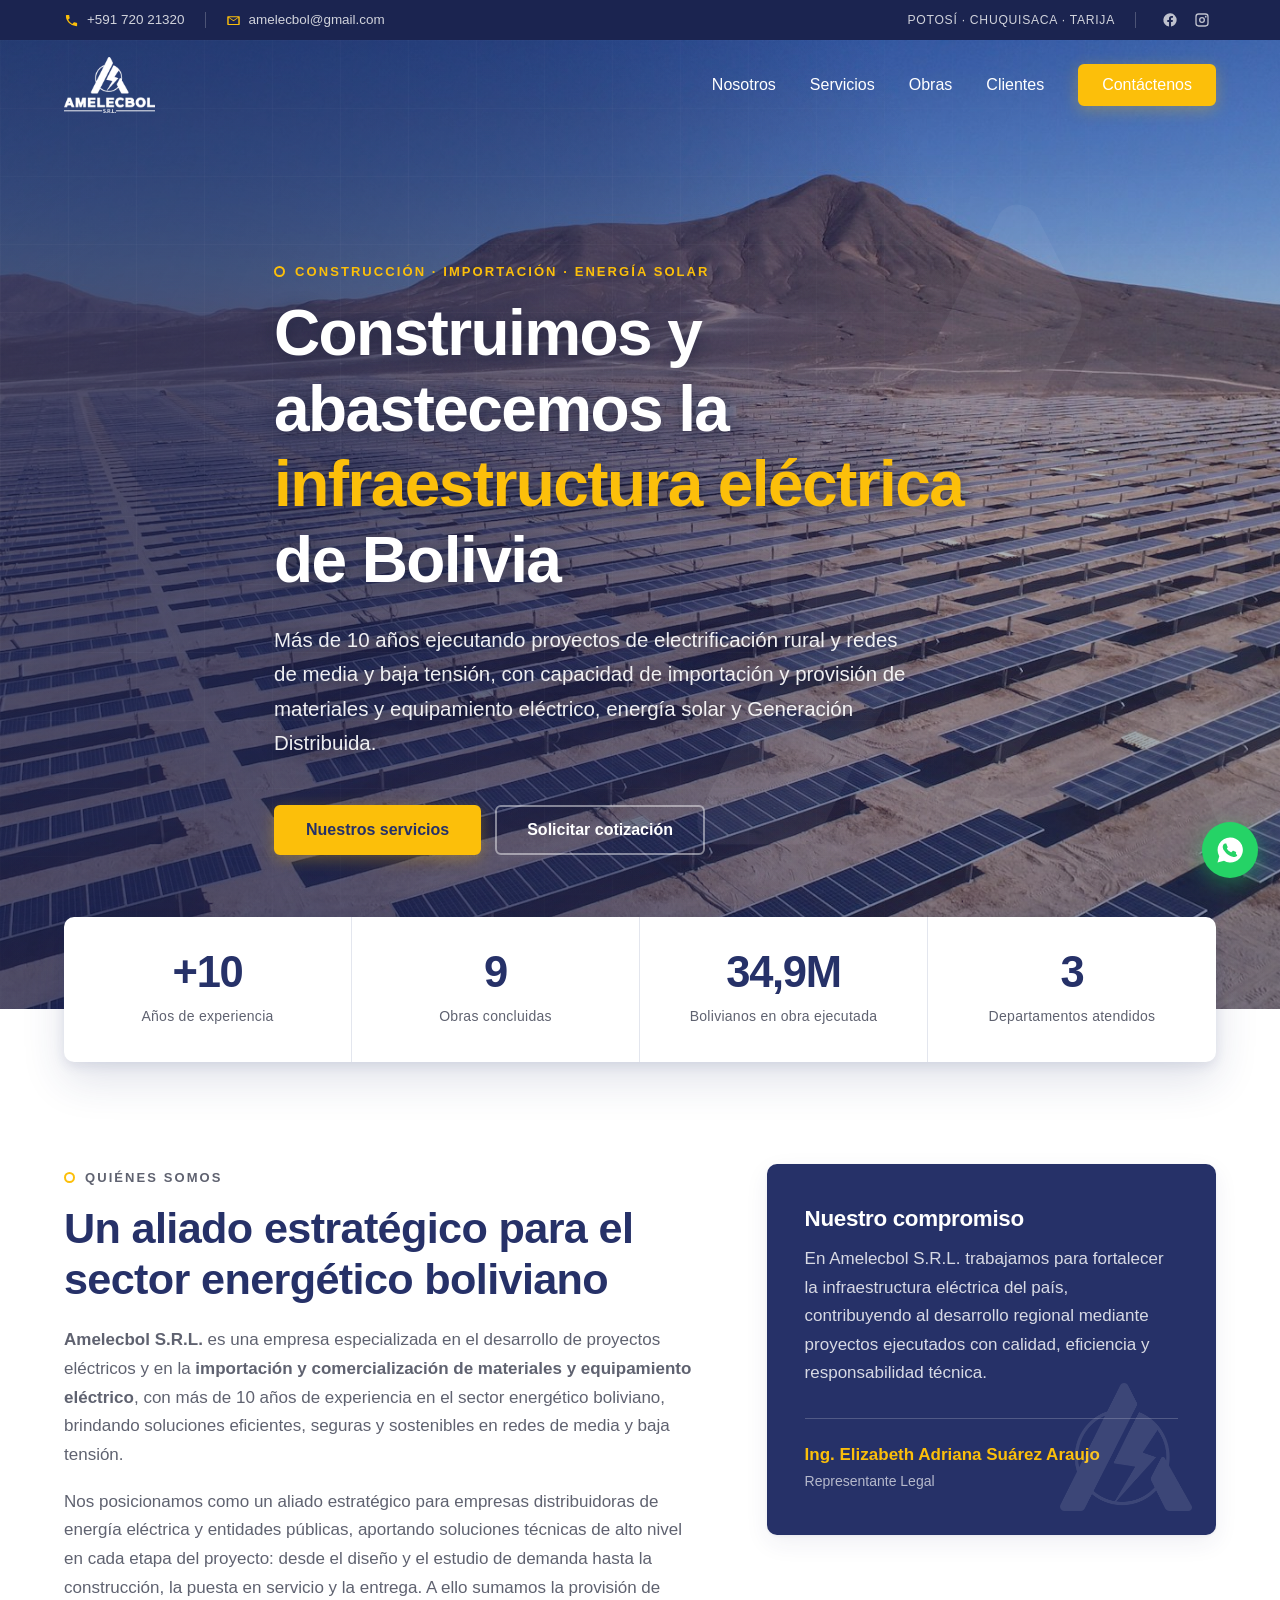
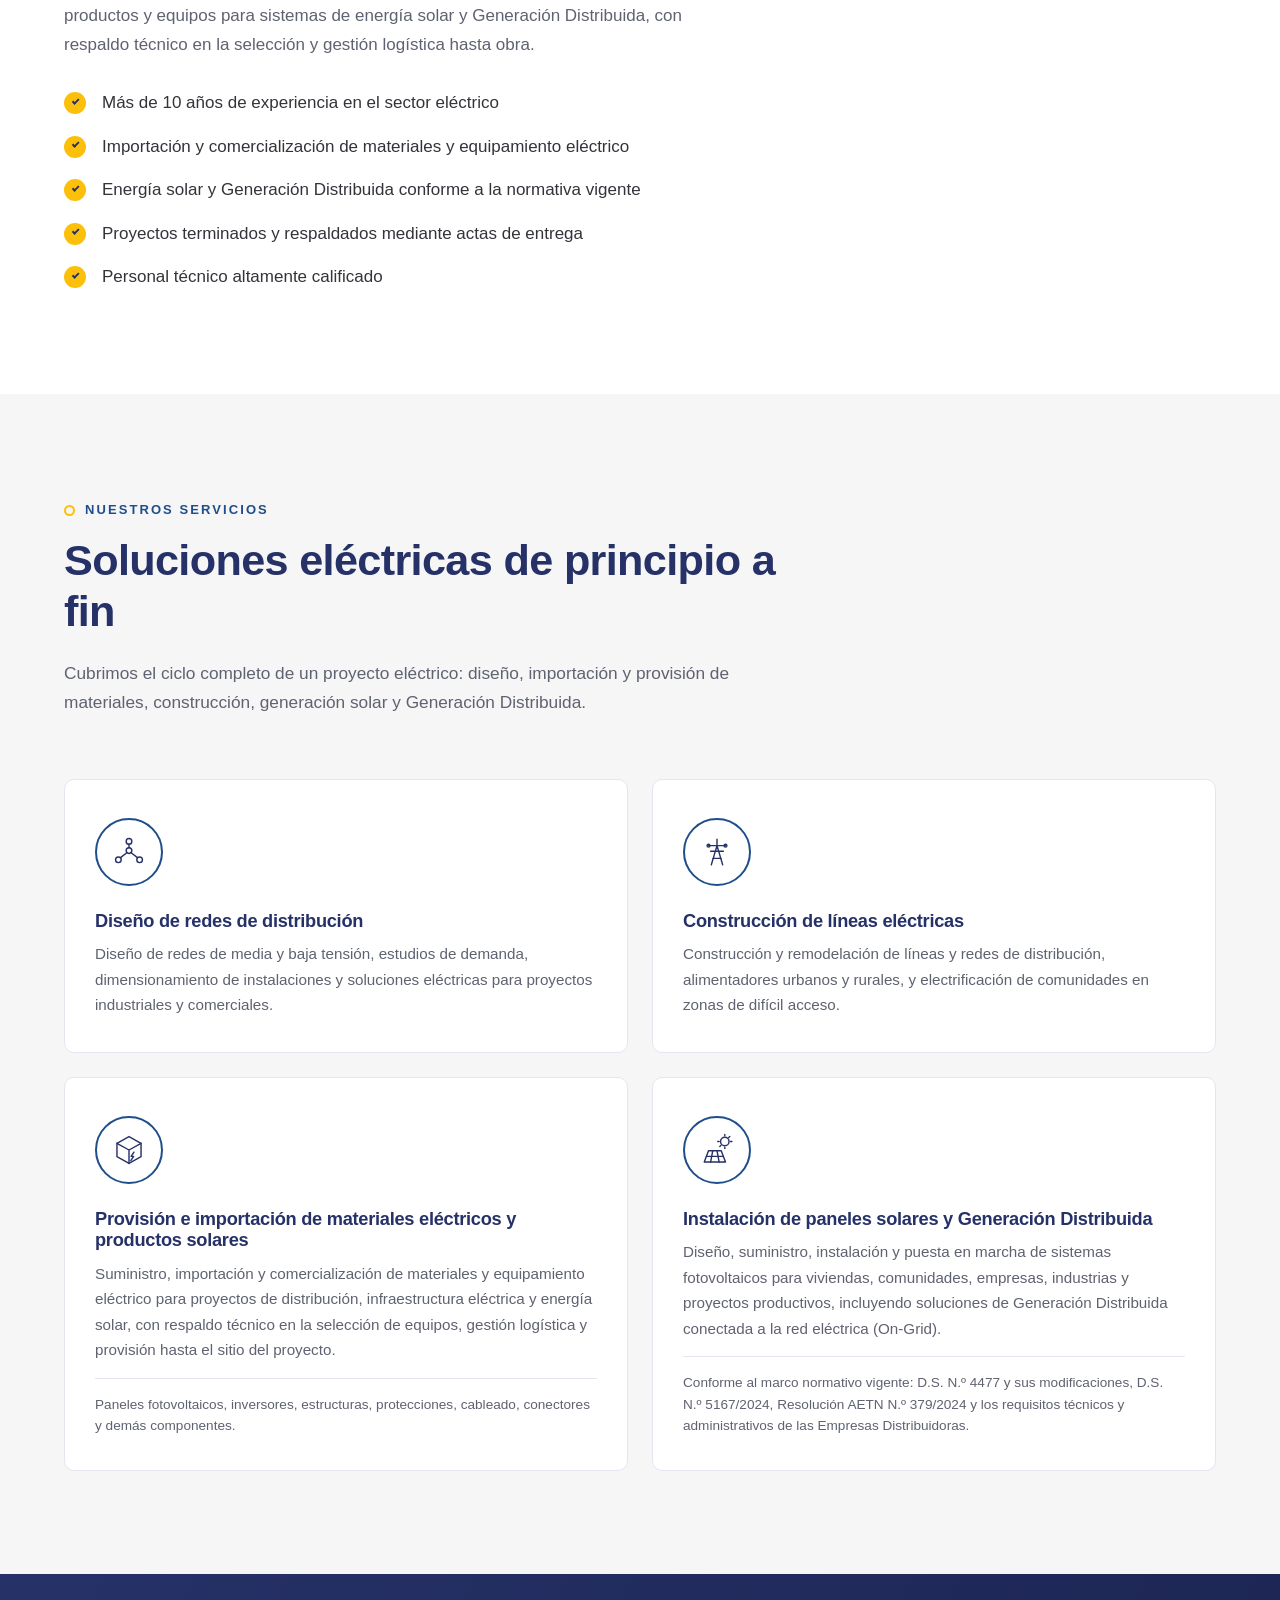
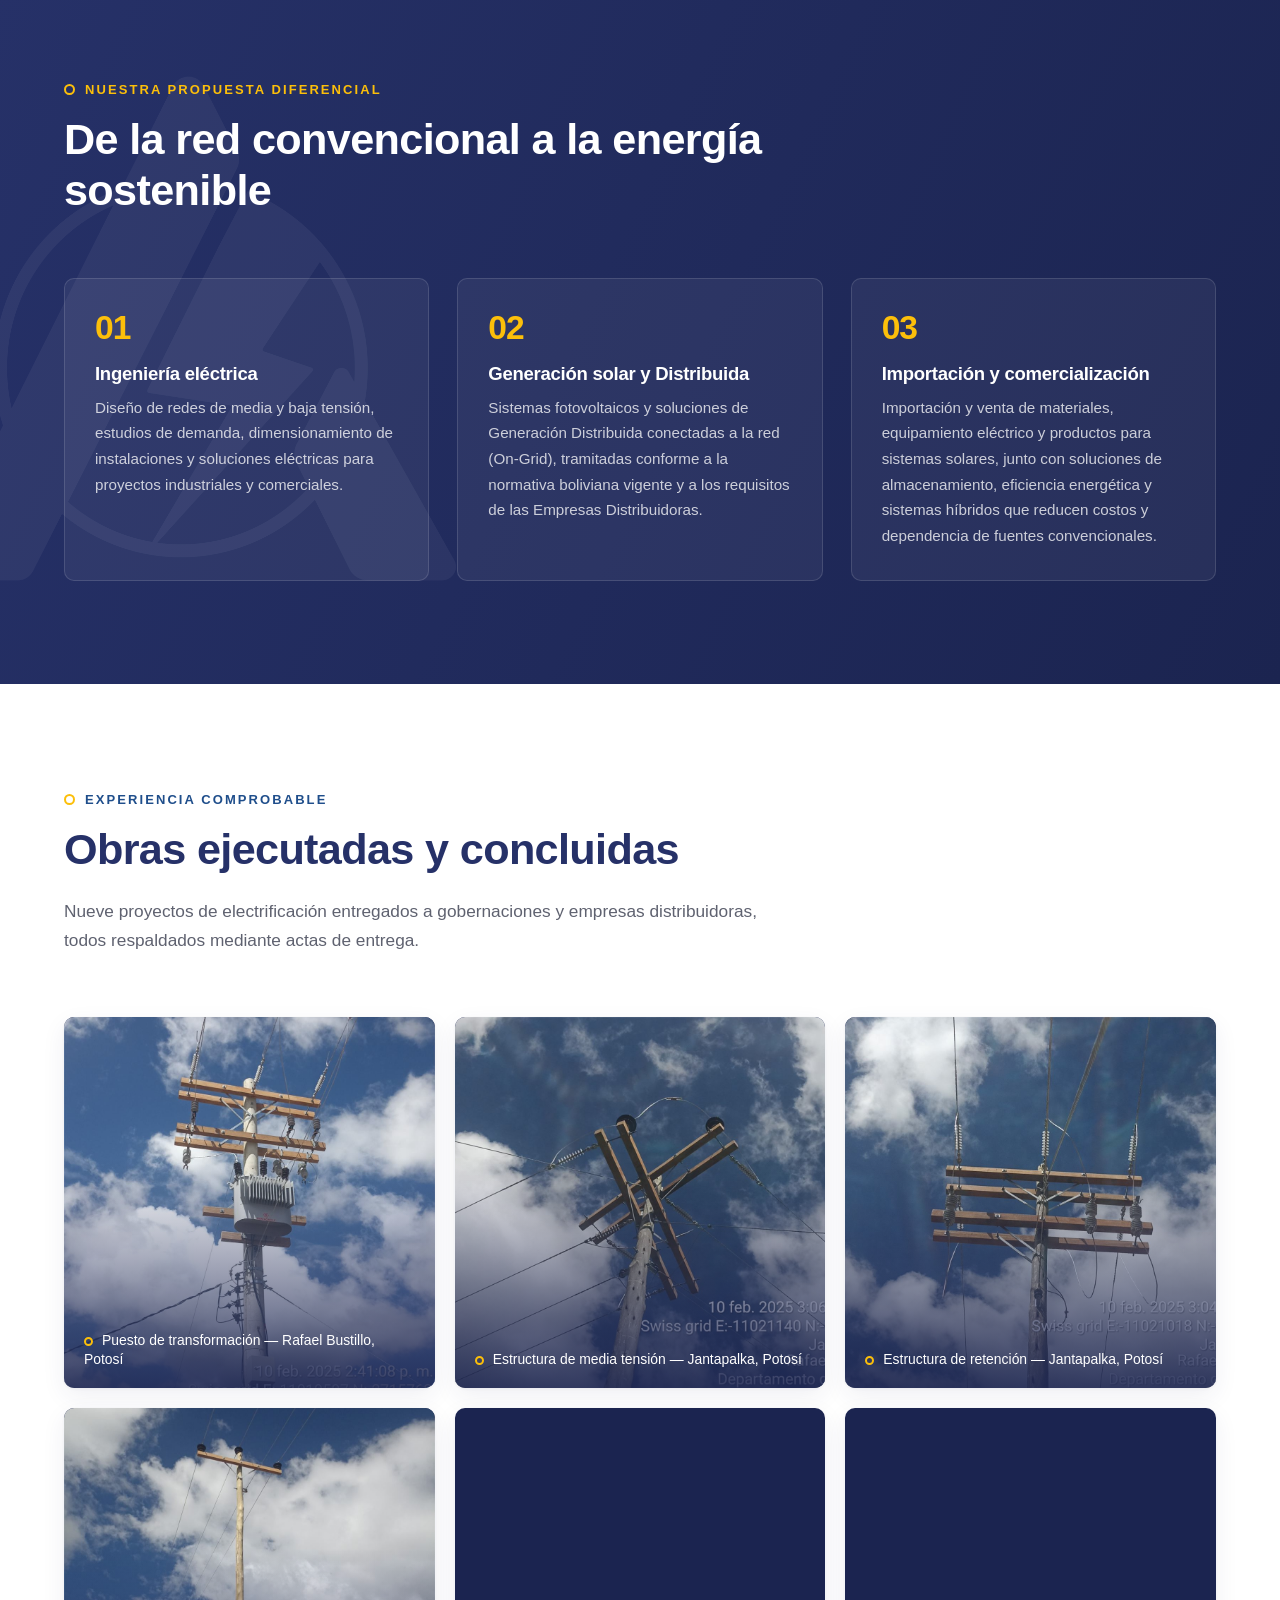
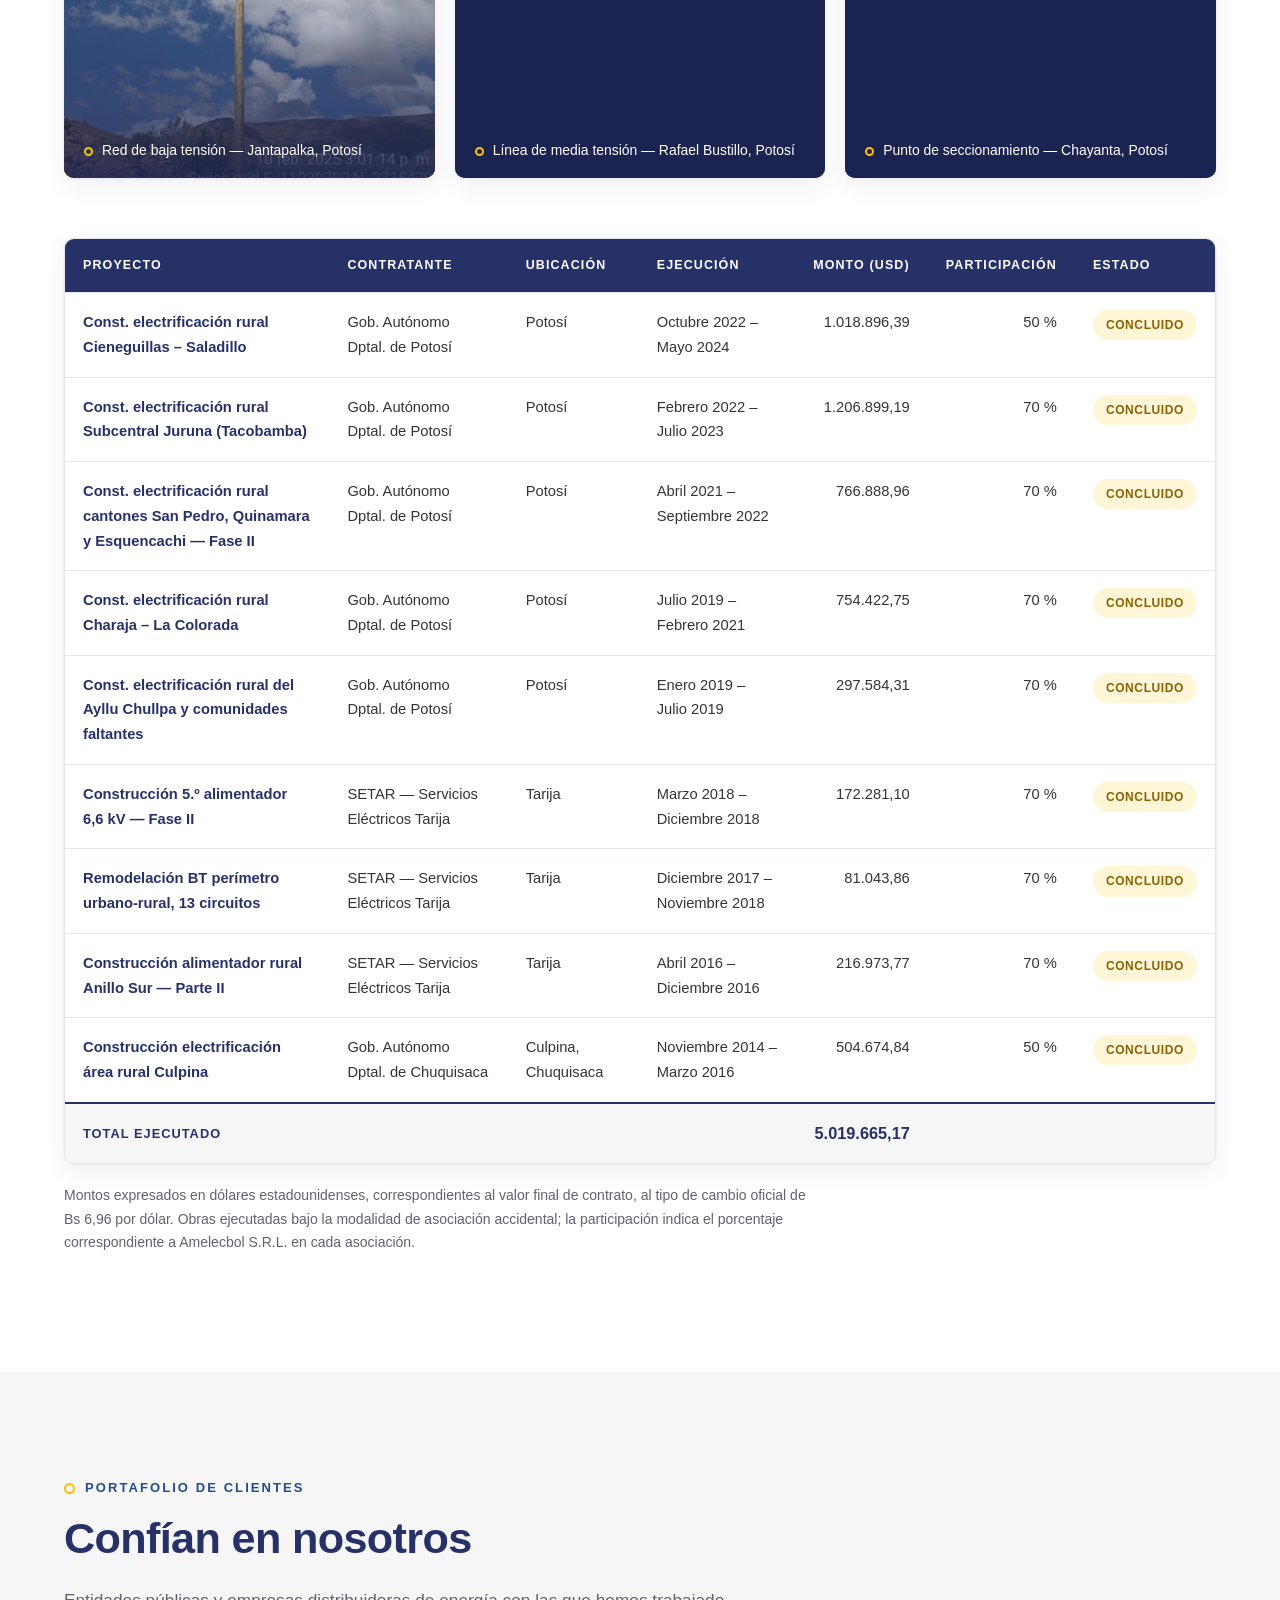
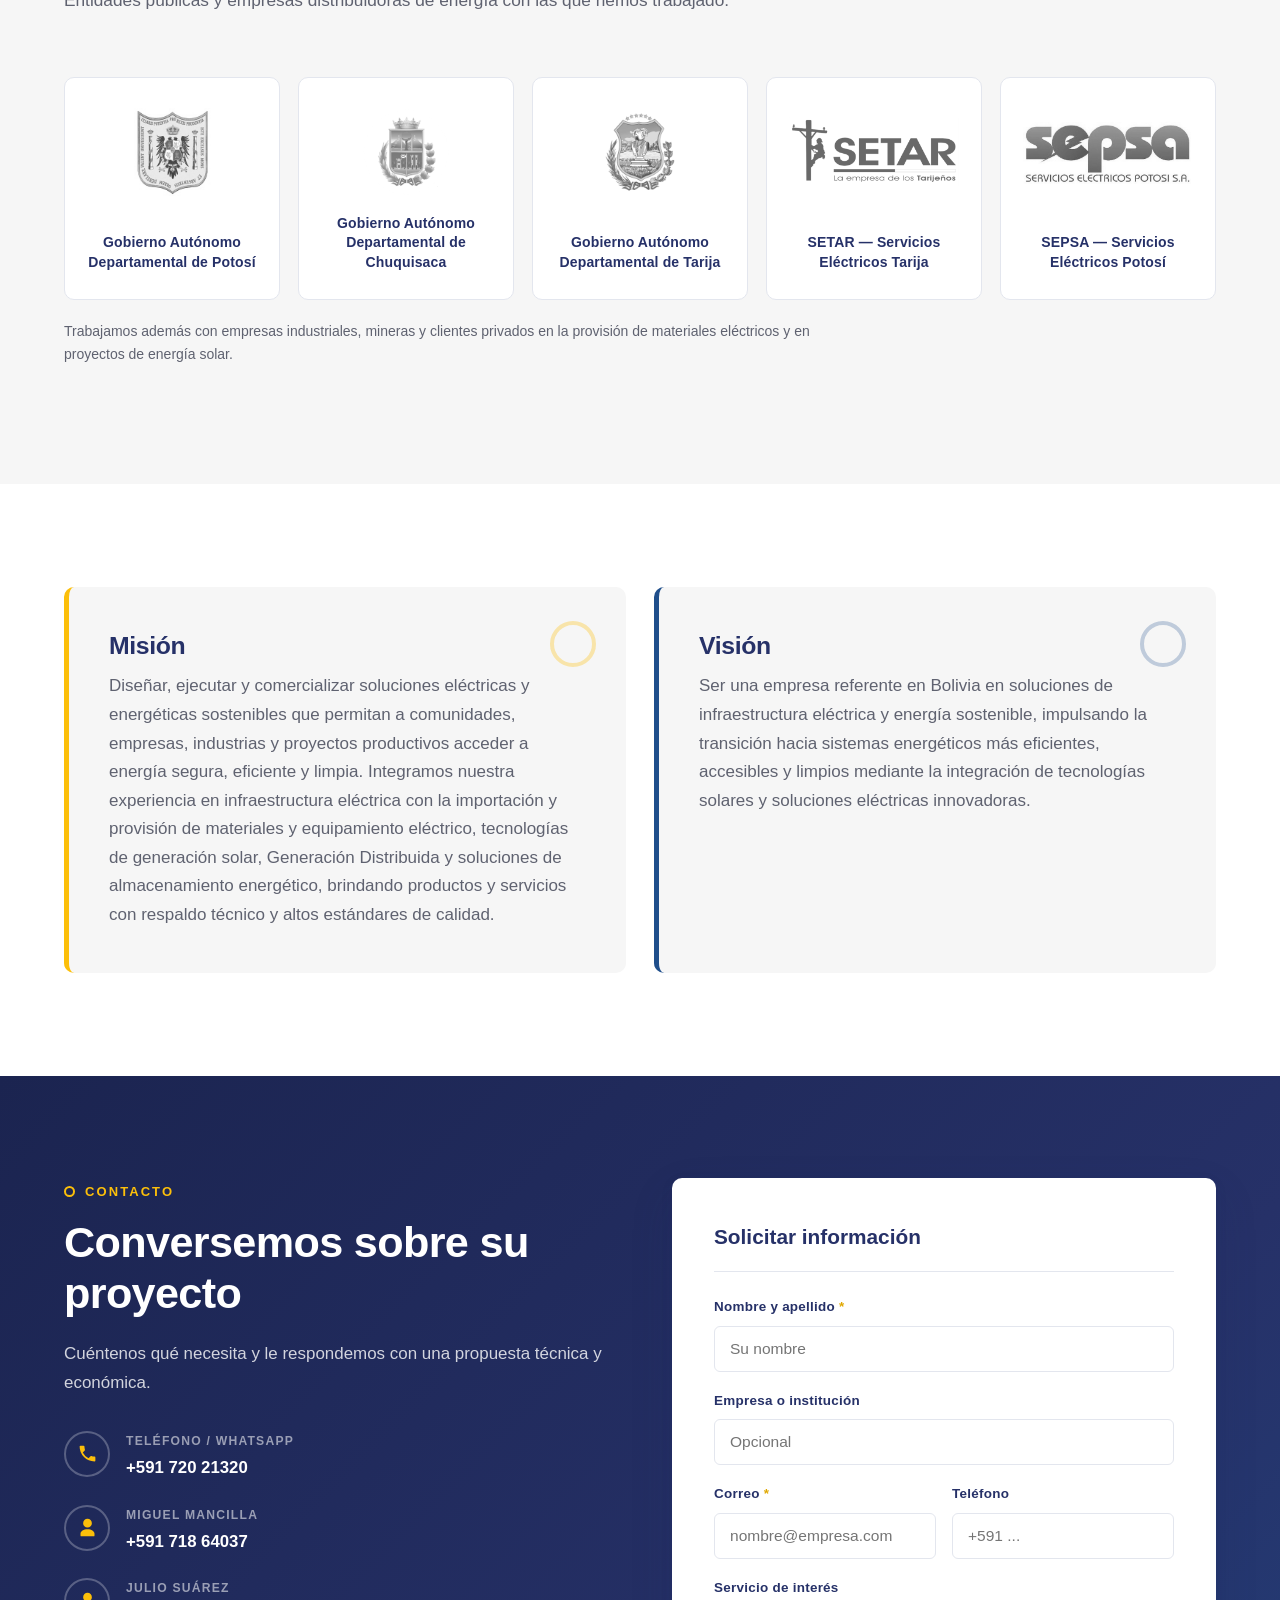
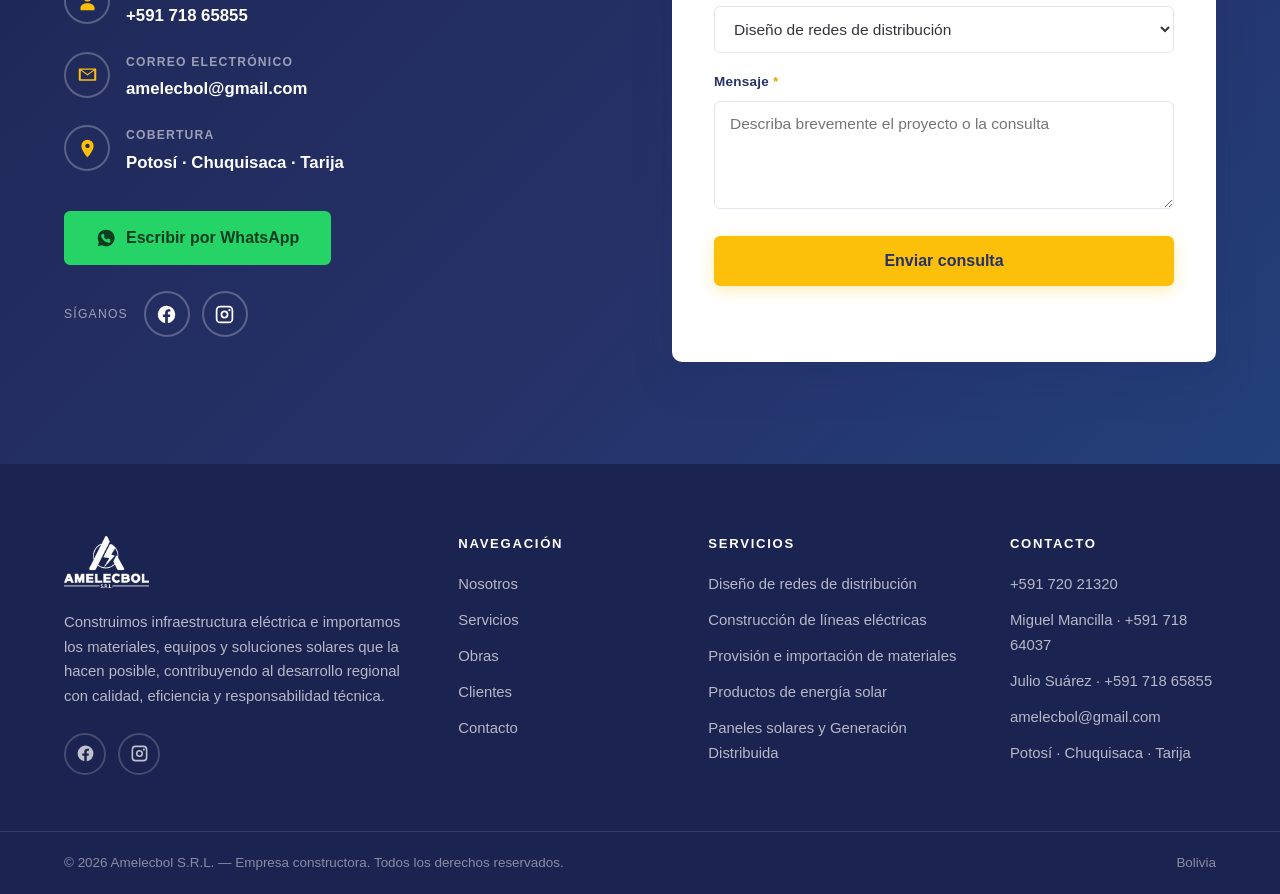
==== commit e4520f79: "CAMBIOS SOL" ====
--- a/index.html
+++ b/index.html
@@ -1,18 +1,18 @@
-<!DOCTYPE html>
+﻿<!DOCTYPE html>
 <html lang="es">
 <head>
 <meta charset="UTF-8">
 <meta name="viewport" content="width=device-width, initial-scale=1">
-<title>Amelecbol S.R.L. — Empresa constructora eléctrica en Bolivia</title>
-<meta name="description" content="Amelecbol S.R.L. es una empresa constructora boliviana especializada en proyectos eléctricos: electrificación rural, redes de media y baja tensión, provisión de materiales y energía solar. Más de 10 años de experiencia.">
+<title>Amelecbol S.R.L. — Construcción eléctrica e importación · Bolivia</title>
+<meta name="description" content="Amelecbol S.R.L. — empresa boliviana de construcción eléctrica y comercialización: electrificación rural, redes de media y baja tensión, importación y provisión de materiales y equipamiento eléctrico, energía solar y Generación Distribuida. Más de 10 años de experiencia.">
 <meta name="theme-color" content="#263168">
 <link rel="icon" href="assets/favicon.ico" sizes="any">
 <link rel="icon" href="assets/favicon.png" type="image/png">
 <link rel="apple-touch-icon" href="assets/favicon.png">
 
 <meta property="og:type" content="website">
-<meta property="og:title" content="Amelecbol S.R.L. — Empresa constructora eléctrica en Bolivia">
-<meta property="og:description" content="Más de 10 años construyendo infraestructura eléctrica: electrificación rural, redes MT/BT y energía solar para gobernaciones, distribuidoras e industrias.">
+<meta property="og:title" content="Amelecbol S.R.L. — Construcción eléctrica e importación · Bolivia">
+<meta property="og:description" content="Más de 10 años construyendo infraestructura eléctrica e importando materiales y equipamiento: redes MT/BT, electrificación rural, energía solar y Generación Distribuida para gobernaciones, distribuidoras e industrias.">
 <meta property="og:image" content="assets/logo-color.png">
 <meta property="og:locale" content="es_BO">
 
@@ -39,6 +39,15 @@
       <a href="mailto:amelecbol@gmail.com">amelecbol@gmail.com</a>
     </span>
     <span class="topbar__item topbar__item--right">Potosí · Chuquisaca · Tarija</span>
+    <span class="topbar__sep topbar__sep--redes" aria-hidden="true"></span>
+    <span class="topbar__redes">
+      <a href="https://www.facebook.com/people/Amelecbol-SRL/100054656550394/" target="_blank" rel="noopener" aria-label="Amelecbol S.R.L. en Facebook">
+        <svg viewBox="0 0 24 24" aria-hidden="true"><path d="M22 12a10 10 0 1 0-11.56 9.88v-6.99H7.9V12h2.54V9.8c0-2.5 1.49-3.89 3.77-3.89 1.09 0 2.24.2 2.24.2v2.46h-1.26c-1.24 0-1.63.77-1.63 1.56V12h2.78l-.44 2.89h-2.34v6.99A10 10 0 0 0 22 12z"/></svg>
+      </a>
+      <a href="https://www.instagram.com/amelecbol.srl" target="_blank" rel="noopener" aria-label="Amelecbol S.R.L. en Instagram">
+        <svg viewBox="0 0 24 24" aria-hidden="true"><path d="M7 2h10a5 5 0 0 1 5 5v10a5 5 0 0 1-5 5H7a5 5 0 0 1-5-5V7a5 5 0 0 1 5-5zm0 2a3 3 0 0 0-3 3v10a3 3 0 0 0 3 3h10a3 3 0 0 0 3-3V7a3 3 0 0 0-3-3H7zm5 3.5a4.5 4.5 0 1 1 0 9 4.5 4.5 0 0 1 0-9zm0 2a2.5 2.5 0 1 0 0 5 2.5 2.5 0 0 0 0-5zm5.6-3.7a1.3 1.3 0 1 1 0 2.6 1.3 1.3 0 0 1 0-2.6z"/></svg>
+      </a>
+    </span>
   </div>
 </div>
 
@@ -77,13 +86,14 @@
     <img class="hero__marca" src="assets/isotipo-blanco.png" alt="" aria-hidden="true">
 
     <div class="container hero__in">
-      <p class="eyebrow eyebrow--claro">Empresa constructora · Bolivia</p>
+      <p class="eyebrow eyebrow--claro">Construcción · Importación · Energía solar</p>
       <h1 class="hero__titulo">
-        Construimos la <span class="acento">infraestructura eléctrica</span> de Bolivia
+        Construimos y abastecemos la <span class="acento">infraestructura eléctrica</span> de Bolivia
       </h1>
       <p class="hero__texto">
-        Más de 10 años diseñando y ejecutando proyectos de electrificación rural, redes de
-        media y baja tensión y energía solar para gobernaciones, distribuidoras e industrias.
+        Más de 10 años ejecutando proyectos de electrificación rural y redes de media y baja
+        tensión, con capacidad de importación y provisión de materiales y equipamiento eléctrico,
+        energía solar y Generación Distribuida.
       </p>
       <div class="hero__acciones">
         <a href="#servicios" class="btn btn--amarillo">Nuestros servicios</a>
@@ -124,17 +134,21 @@
         <h2 class="titulo">Un aliado estratégico para el sector energético boliviano</h2>
         <p>
           <strong>Amelecbol S.R.L.</strong> es una empresa especializada en el desarrollo de proyectos
-          eléctricos, con más de 10 años de experiencia en el sector energético boliviano, brindando
-          soluciones eficientes, seguras y sostenibles en redes de media y baja tensión.
+          eléctricos y en la <strong>importación y comercialización de materiales y equipamiento
+          eléctrico</strong>, con más de 10 años de experiencia en el sector energético boliviano,
+          brindando soluciones eficientes, seguras y sostenibles en redes de media y baja tensión.
         </p>
         <p>
           Nos posicionamos como un aliado estratégico para empresas distribuidoras de energía eléctrica
           y entidades públicas, aportando soluciones técnicas de alto nivel en cada etapa del proyecto:
           desde el diseño y el estudio de demanda hasta la construcción, la puesta en servicio y la entrega.
+          A ello sumamos la provisión de productos y equipos para sistemas de energía solar y
+          Generación Distribuida, con respaldo técnico en la selección y gestión logística hasta obra.
         </p>
         <ul class="lista-check">
           <li>Más de 10 años de experiencia en el sector eléctrico</li>
-          <li>Ejecución de proyectos con entidades públicas y privadas</li>
+          <li>Importación y comercialización de materiales y equipamiento eléctrico</li>
+          <li>Energía solar y Generación Distribuida conforme a la normativa vigente</li>
           <li>Proyectos terminados y respaldados mediante actas de entrega</li>
           <li>Personal técnico altamente calificado</li>
         </ul>
@@ -163,8 +177,8 @@
         <p class="eyebrow">Nuestros servicios</p>
         <h2 class="titulo">Soluciones eléctricas de principio a fin</h2>
         <p class="seccion__intro">
-          Cubrimos el ciclo completo de un proyecto eléctrico: diseño, materiales, construcción
-          y generación solar.
+          Cubrimos el ciclo completo de un proyecto eléctrico: diseño, importación y provisión de
+          materiales, construcción, generación solar y Generación Distribuida.
         </p>
       </header>
 
@@ -206,10 +220,15 @@
               <path d="M31 27l-4 6h3.5l-4 6"/>
             </svg>
           </span>
-          <h3>Provisión de materiales eléctricos</h3>
+          <h3>Provisión e importación de materiales eléctricos y productos solares</h3>
           <p>
-            Suministro de materiales y equipamiento eléctrico para obras de distribución, con
-            logística hasta el sitio del proyecto y respaldo técnico en la selección.
+            Suministro, importación y comercialización de materiales y equipamiento eléctrico para
+            proyectos de distribución, infraestructura eléctrica y energía solar, con respaldo técnico
+            en la selección de equipos, gestión logística y provisión hasta el sitio del proyecto.
+          </p>
+          <p class="servicio__detalle">
+            Paneles fotovoltaicos, inversores, estructuras, protecciones, cableado, conectores y
+            demás componentes.
           </p>
         </article>
 
@@ -222,10 +241,16 @@
               <path d="M9 33h24M18 25l-3 16M24 25l3 16"/>
             </svg>
           </span>
-          <h3>Instalación de paneles solares</h3>
+          <h3>Instalación de paneles solares y Generación Distribuida</h3>
           <p>
-            Diseño e implementación de sistemas fotovoltaicos para viviendas, comunidades,
-            empresas, industrias y proyectos productivos.
+            Diseño, suministro, instalación y puesta en marcha de sistemas fotovoltaicos para
+            viviendas, comunidades, empresas, industrias y proyectos productivos, incluyendo
+            soluciones de Generación Distribuida conectada a la red eléctrica (On-Grid).
+          </p>
+          <p class="servicio__detalle">
+            Conforme al marco normativo vigente: D.S. N.º 4477 y sus modificaciones, D.S. N.º
+            5167/2024, Resolución AETN N.º 379/2024 y los requisitos técnicos y administrativos de
+            las Empresas Distribuidoras.
           </p>
         </article>
       </div>
@@ -252,18 +277,20 @@
         </article>
         <article class="dif reveal">
           <span class="dif__num">02</span>
-          <h3>Generación fotovoltaica</h3>
+          <h3>Generación solar y Distribuida</h3>
           <p>
-            Diseño e implementación de sistemas fotovoltaicos para viviendas, comunidades,
-            empresas, industrias y proyectos productivos.
+            Sistemas fotovoltaicos y soluciones de Generación Distribuida conectadas a la red
+            (On-Grid), tramitadas conforme a la normativa boliviana vigente y a los requisitos de
+            las Empresas Distribuidoras.
           </p>
         </article>
         <article class="dif reveal">
           <span class="dif__num">03</span>
-          <h3>Eficiencia y sistemas híbridos</h3>
+          <h3>Importación y comercialización</h3>
           <p>
-            Integración de generación solar, almacenamiento, eficiencia energética y sistemas
-            híbridos para reducir costos energéticos y la dependencia de fuentes convencionales.
+            Importación y venta de materiales, equipamiento eléctrico y productos para sistemas
+            solares, junto con soluciones de almacenamiento, eficiencia energética y sistemas
+            híbridos que reducen costos y dependencia de fuentes convencionales.
           </p>
         </article>
       </div>
@@ -282,6 +309,46 @@
         </p>
       </header>
 
+      <!-- Registro fotográfico propio de obra -->
+      <ul class="galeria">
+        <li class="galeria__it reveal">
+          <img src="media/obras/puesto-transformacion-rafael-bustillo.jpg" loading="lazy" decoding="async"
+               width="1050" height="1400"
+               alt="Puesto de transformación montado sobre poste de hormigón, con seccionadores y protecciones, en Rafael Bustillo, Potosí.">
+          <span class="galeria__pie">Puesto de transformación — Rafael Bustillo, Potosí</span>
+        </li>
+        <li class="galeria__it reveal">
+          <img src="media/obras/estructura-mt-jantapalka.jpg" loading="lazy" decoding="async"
+               width="1400" height="1050"
+               alt="Estructura de media tensión con crucetas y aisladores de suspensión en Jantapalka, Potosí.">
+          <span class="galeria__pie">Estructura de media tensión — Jantapalka, Potosí</span>
+        </li>
+        <li class="galeria__it reveal">
+          <img src="media/obras/cruceta-doble-jantapalka.jpg" loading="lazy" decoding="async"
+               width="1400" height="1050"
+               alt="Estructura de doble cruceta con aisladores de porcelana y bajantes, en Jantapalka, Potosí.">
+          <span class="galeria__pie">Estructura de retención — Jantapalka, Potosí</span>
+        </li>
+        <li class="galeria__it reveal">
+          <img src="media/obras/linea-bt-jantapalka.jpg" loading="lazy" decoding="async"
+               width="1050" height="1400"
+               alt="Poste de baja tensión con cruceta y aisladores instalado en ladera del altiplano, Jantapalka, Potosí.">
+          <span class="galeria__pie">Red de baja tensión — Jantapalka, Potosí</span>
+        </li>
+        <li class="galeria__it reveal">
+          <img src="media/obras/linea-mt-rafael-bustillo.jpg" loading="lazy" decoding="async"
+               width="1050" height="1400"
+               alt="Poste de línea de media tensión con retenidas y conductores tendidos, Rafael Bustillo, Potosí.">
+          <span class="galeria__pie">Línea de media tensión — Rafael Bustillo, Potosí</span>
+        </li>
+        <li class="galeria__it galeria__it--sup reveal">
+          <img src="media/obras/seccionamiento-chayanta.jpg" loading="lazy" decoding="async"
+               width="960" height="1280"
+               alt="Punto de seccionamiento y transformación con letrero de obra y vehículo de la empresa, Chayanta, Potosí.">
+          <span class="galeria__pie">Punto de seccionamiento — Chayanta, Potosí</span>
+        </li>
+      </ul>
+
       <div class="tabla-wrap reveal">
         <table class="tabla-obras">
           <caption class="visually-hidden">Detalle de obras ejecutadas por Amelecbol S.R.L.</caption>
@@ -404,17 +471,43 @@
       <header class="seccion__cab reveal">
         <p class="eyebrow">Portafolio de clientes</p>
         <h2 class="titulo">Confían en nosotros</h2>
+        <p class="seccion__intro">
+          Entidades públicas y empresas distribuidoras de energía con las que hemos trabajado.
+        </p>
       </header>
 
       <ul class="clientes">
-        <li class="cliente reveal"><span class="cliente__pto" aria-hidden="true"></span>Gobernación de Potosí</li>
-        <li class="cliente reveal"><span class="cliente__pto" aria-hidden="true"></span>Gobernación de Chuquisaca</li>
-        <li class="cliente reveal"><span class="cliente__pto" aria-hidden="true"></span>Gobernación de Tarija</li>
-        <li class="cliente reveal"><span class="cliente__pto" aria-hidden="true"></span>SETAR Tarija</li>
-        <li class="cliente reveal"><span class="cliente__pto" aria-hidden="true"></span>SEPSA Potosí</li>
-        <li class="cliente reveal"><span class="cliente__pto" aria-hidden="true"></span>Empresas industriales</li>
-        <li class="cliente reveal"><span class="cliente__pto" aria-hidden="true"></span>Empresas mineras</li>
+        <li class="cliente reveal">
+          <img class="cliente__logo" src="media/clientes/gobernacion-potosi.jpg" loading="lazy" decoding="async"
+               width="240" height="240" alt="Gobierno Autónomo Departamental de Potosí">
+          <span class="cliente__nom">Gobierno Autónomo Departamental de Potosí</span>
+        </li>
+        <li class="cliente reveal">
+          <img class="cliente__logo" src="media/clientes/gobernacion-chuquisaca.png" loading="lazy" decoding="async"
+               width="240" height="240" alt="Gobierno Autónomo Departamental de Chuquisaca">
+          <span class="cliente__nom">Gobierno Autónomo Departamental de Chuquisaca</span>
+        </li>
+        <li class="cliente reveal">
+          <img class="cliente__logo" src="media/clientes/gobernacion-tarija.png" loading="lazy" decoding="async"
+               width="240" height="240" alt="Gobierno Autónomo Departamental de Tarija">
+          <span class="cliente__nom">Gobierno Autónomo Departamental de Tarija</span>
+        </li>
+        <li class="cliente reveal">
+          <img class="cliente__logo" src="media/clientes/setar.png" loading="lazy" decoding="async"
+               width="581" height="240" alt="SETAR — Servicios Eléctricos Tarija S.A.">
+          <span class="cliente__nom">SETAR — Servicios Eléctricos Tarija</span>
+        </li>
+        <li class="cliente reveal">
+          <img class="cliente__logo" src="media/clientes/sepsa.jpg" loading="lazy" decoding="async"
+               width="550" height="223" alt="SEPSA — Servicios Eléctricos Potosí S.A.">
+          <span class="cliente__nom">SEPSA — Servicios Eléctricos Potosí</span>
+        </li>
       </ul>
+
+      <p class="nota reveal">
+        Trabajamos además con empresas industriales, mineras y clientes privados en la provisión de
+        materiales eléctricos y en proyectos de energía solar.
+      </p>
     </div>
   </section>
 
@@ -425,10 +518,12 @@
         <span class="mv__circulo" aria-hidden="true"></span>
         <h2>Misión</h2>
         <p>
-          Diseñar y ejecutar soluciones eléctricas y energéticas sostenibles que permitan a
-          comunidades, industrias, empresas y proyectos productivos acceder a energía segura,
-          eficiente y limpia, integrando nuestra experiencia en infraestructura eléctrica con
-          nuevas tecnologías de generación solar y almacenamiento energético.
+          Diseñar, ejecutar y comercializar soluciones eléctricas y energéticas sostenibles que
+          permitan a comunidades, empresas, industrias y proyectos productivos acceder a energía
+          segura, eficiente y limpia. Integramos nuestra experiencia en infraestructura eléctrica
+          con la importación y provisión de materiales y equipamiento eléctrico, tecnologías de
+          generación solar, Generación Distribuida y soluciones de almacenamiento energético,
+          brindando productos y servicios con respaldo técnico y altos estándares de calidad.
         </p>
       </article>
       <article class="mv__caja mv__caja--vision reveal">
@@ -461,6 +556,20 @@
             </span>
             <span><span class="contacto__rot">Teléfono / WhatsApp</span>
             <a href="tel:+59172021320">+591 720 21320</a></span>
+          </li>
+          <li>
+            <span class="contacto__ico" aria-hidden="true">
+              <svg viewBox="0 0 24 24"><path d="M12 12a5 5 0 1 0 0-10 5 5 0 0 0 0 10zm0 2c-4.4 0-8 2.2-8 5v2a1 1 0 0 0 1 1h14a1 1 0 0 0 1-1v-2c0-2.8-3.6-5-8-5z"/></svg>
+            </span>
+            <span><span class="contacto__rot">Miguel Mancilla</span>
+            <a href="tel:+59171864037">+591 718 64037</a></span>
+          </li>
+          <li>
+            <span class="contacto__ico" aria-hidden="true">
+              <svg viewBox="0 0 24 24"><path d="M12 12a5 5 0 1 0 0-10 5 5 0 0 0 0 10zm0 2c-4.4 0-8 2.2-8 5v2a1 1 0 0 0 1 1h14a1 1 0 0 0 1-1v-2c0-2.8-3.6-5-8-5z"/></svg>
+            </span>
+            <span><span class="contacto__rot">Julio Suárez</span>
+            <a href="tel:+59171865855">+591 718 65855</a></span>
           </li>
           <li>
             <span class="contacto__ico" aria-hidden="true">
@@ -483,6 +592,16 @@
           <svg viewBox="0 0 24 24" aria-hidden="true"><path d="M12 2a10 10 0 0 0-8.6 15L2 22l5.2-1.4A10 10 0 1 0 12 2zm5.8 14.2c-.25.7-1.45 1.35-2 1.4-.55.06-1.05.26-3.5-.73-2.95-1.2-4.8-4.2-4.95-4.4-.14-.2-1.16-1.55-1.16-2.95s.73-2.1 1-2.38a1.05 1.05 0 0 1 .76-.35h.55c.17 0 .41-.7.64.5l.88 2.12c.7.18.12.38.02.6l-.33.42c-.11.13-.24.27-.1.52.13.25.6 1 1.28 1.6.88.79 1.62 1.03 1.87 1.15.25.13.4.1.54-.06l.78-.9c.18-.22.36-.18.6-.1l1.7.82c.25.12.42.18.48.28.06.1.06.6-.19 1.3z"/></svg>
           Escribir por WhatsApp
         </a>
+
+        <div class="redes">
+          <span class="redes__rot">Síganos</span>
+          <a class="red red--fb" href="https://www.facebook.com/people/Amelecbol-SRL/100054656550394/" target="_blank" rel="noopener" aria-label="Amelecbol S.R.L. en Facebook">
+            <svg viewBox="0 0 24 24" aria-hidden="true"><path d="M22 12a10 10 0 1 0-11.56 9.88v-6.99H7.9V12h2.54V9.8c0-2.5 1.49-3.89 3.77-3.89 1.09 0 2.24.2 2.24.2v2.46h-1.26c-1.24 0-1.63.77-1.63 1.56V12h2.78l-.44 2.89h-2.34v6.99A10 10 0 0 0 22 12z"/></svg>
+          </a>
+          <a class="red red--ig" href="https://www.instagram.com/amelecbol.srl" target="_blank" rel="noopener" aria-label="Amelecbol S.R.L. en Instagram">
+            <svg viewBox="0 0 24 24" aria-hidden="true"><path d="M7 2h10a5 5 0 0 1 5 5v10a5 5 0 0 1-5 5H7a5 5 0 0 1-5-5V7a5 5 0 0 1 5-5zm0 2a3 3 0 0 0-3 3v10a3 3 0 0 0 3 3h10a3 3 0 0 0 3-3V7a3 3 0 0 0-3-3H7zm5 3.5a4.5 4.5 0 1 1 0 9 4.5 4.5 0 0 1 0-9zm0 2a2.5 2.5 0 1 0 0 5 2.5 2.5 0 0 0 0-5zm5.6-3.7a1.3 1.3 0 1 1 0 2.6 1.3 1.3 0 0 1 0-2.6z"/></svg>
+          </a>
+        </div>
       </div>
 
       <div class="contacto__form-caja reveal">
@@ -515,8 +634,10 @@
             <select id="f-servicio" name="servicio">
               <option>Diseño de redes de distribución</option>
               <option>Construcción de líneas eléctricas</option>
-              <option>Provisión de materiales eléctricos</option>
+              <option>Provisión e importación de materiales eléctricos</option>
+              <option>Productos y equipos de energía solar</option>
               <option>Instalación de paneles solares</option>
+              <option>Generación Distribuida (On-Grid)</option>
               <option>Otro / consulta general</option>
             </select>
           </div>
@@ -541,9 +662,19 @@
     <div class="pie__col pie__col--marca">
       <img class="pie__logo" src="assets/logo-blanco.png" alt="Amelecbol S.R.L." width="520" height="320">
       <p class="pie__slogan">
-        Fortalecemos la infraestructura eléctrica del país, contribuyendo al desarrollo regional
-        mediante proyectos ejecutados con calidad, eficiencia y responsabilidad técnica.
+        Construimos infraestructura eléctrica e importamos los materiales, equipos y soluciones
+        solares que la hacen posible, contribuyendo al desarrollo regional con calidad, eficiencia
+        y responsabilidad técnica.
       </p>
+
+      <div class="redes redes--pie">
+        <a class="red red--fb" href="https://www.facebook.com/people/Amelecbol-SRL/100054656550394/" target="_blank" rel="noopener" aria-label="Amelecbol S.R.L. en Facebook">
+          <svg viewBox="0 0 24 24" aria-hidden="true"><path d="M22 12a10 10 0 1 0-11.56 9.88v-6.99H7.9V12h2.54V9.8c0-2.5 1.49-3.89 3.77-3.89 1.09 0 2.24.2 2.24.2v2.46h-1.26c-1.24 0-1.63.77-1.63 1.56V12h2.78l-.44 2.89h-2.34v6.99A10 10 0 0 0 22 12z"/></svg>
+        </a>
+        <a class="red red--ig" href="https://www.instagram.com/amelecbol.srl" target="_blank" rel="noopener" aria-label="Amelecbol S.R.L. en Instagram">
+          <svg viewBox="0 0 24 24" aria-hidden="true"><path d="M7 2h10a5 5 0 0 1 5 5v10a5 5 0 0 1-5 5H7a5 5 0 0 1-5-5V7a5 5 0 0 1 5-5zm0 2a3 3 0 0 0-3 3v10a3 3 0 0 0 3 3h10a3 3 0 0 0 3-3V7a3 3 0 0 0-3-3H7zm5 3.5a4.5 4.5 0 1 1 0 9 4.5 4.5 0 0 1 0-9zm0 2a2.5 2.5 0 1 0 0 5 2.5 2.5 0 0 0 0-5zm5.6-3.7a1.3 1.3 0 1 1 0 2.6 1.3 1.3 0 0 1 0-2.6z"/></svg>
+        </a>
+      </div>
     </div>
 
     <div class="pie__col">
@@ -562,8 +693,9 @@
       <ul>
         <li><a href="#servicios">Diseño de redes de distribución</a></li>
         <li><a href="#servicios">Construcción de líneas eléctricas</a></li>
-        <li><a href="#servicios">Provisión de materiales eléctricos</a></li>
-        <li><a href="#servicios">Instalación de paneles solares</a></li>
+        <li><a href="#servicios">Provisión e importación de materiales</a></li>
+        <li><a href="#servicios">Productos de energía solar</a></li>
+        <li><a href="#servicios">Paneles solares y Generación Distribuida</a></li>
       </ul>
     </div>
 
@@ -571,6 +703,8 @@
       <h3>Contacto</h3>
       <ul>
         <li><a href="tel:+59172021320">+591 720 21320</a></li>
+        <li>Miguel Mancilla · <a href="tel:+59171864037">+591 718 64037</a></li>
+        <li>Julio Suárez · <a href="tel:+59171865855">+591 718 65855</a></li>
         <li><a href="mailto:amelecbol@gmail.com">amelecbol@gmail.com</a></li>
         <li>Potosí · Chuquisaca · Tarija</li>
       </ul>
--- a/css/styles.css
+++ b/css/styles.css
@@ -184,6 +184,19 @@
 .topbar__item svg { width: 15px; height: 15px; fill: var(--amarillo); flex: none; }
 .topbar__sep { width: 1px; height: 16px; background: rgba(255,255,255,.22); }
 .topbar__item--right { margin-left: auto; letter-spacing: .06em; text-transform: uppercase; font-size: .76rem; }
+
+.topbar__redes { display: inline-flex; align-items: center; gap: 4px; }
+/* El ícono mide 16 px, pero el enlace se agranda para dar un área táctil
+   razonable en móvil sin alterar el ritmo visual de la barra. */
+.topbar__redes a {
+  display: grid; place-items: center; color: inherit;
+  width: 28px; height: 28px; margin-block: -6px;
+}
+.topbar__redes svg {
+  width: 16px; height: 16px; fill: rgba(255,255,255,.72);
+  transition: fill var(--transicion), transform var(--transicion);
+}
+.topbar__redes a:hover svg { fill: var(--amarillo); transform: translateY(-1px); }
 
 /* --------------------------------------------------------------------------
    6. NAVEGACIÓN
@@ -390,7 +403,9 @@
 /* --------------------------------------------------------------------------
    10. SERVICIOS
    -------------------------------------------------------------------------- */
-.servicios { display: grid; grid-template-columns: repeat(4, 1fr); gap: 24px; }
+/* Dos columnas: los textos de servicio incluyen ahora alcance comercial y
+   respaldo normativo, y a cuatro columnas quedaban tarjetas muy angostas. */
+.servicios { display: grid; grid-template-columns: repeat(2, 1fr); gap: 24px; }
 
 .servicio {
   position: relative;
@@ -427,6 +442,13 @@
 .servicio h3 { font-size: 1.14rem; margin-bottom: .55em; }
 .servicio p  { font-size: .95rem; color: var(--texto-suave); margin-bottom: 0; }
 
+/* Segundo párrafo: detalle de catálogo o respaldo normativo del servicio */
+.servicio p.servicio__detalle {
+  margin-top: 15px; padding-top: 15px;
+  border-top: 1px solid var(--borde);
+  font-size: .85rem; line-height: 1.55;
+}
+
 /* --------------------------------------------------------------------------
    11. PROPUESTA DIFERENCIAL
    -------------------------------------------------------------------------- */
@@ -458,7 +480,47 @@
 .dif p  { color: rgba(255,255,255,.76); font-size: .95rem; margin-bottom: 0; }
 
 /* --------------------------------------------------------------------------
-   12. TABLA DE OBRAS
+   12. GALERÍA DE OBRA
+   Fotografías propias tomadas en campo (media/obras/).
+   -------------------------------------------------------------------------- */
+.galeria {
+  display: grid; grid-template-columns: repeat(3, 1fr); gap: 20px;
+  margin-bottom: clamp(40px, 5vw, 60px);
+}
+.galeria__it {
+  position: relative; overflow: hidden;
+  border-radius: var(--radio); background: var(--azul-900);
+  box-shadow: var(--sombra);
+}
+/* Todas las fotos comparten proporción, de modo que cada fila queda pareja
+   aunque los originales sean verticales y horizontales. El cuadrado es el
+   recorte que menos sacrifica en ambos casos. */
+.galeria__it img {
+  width: 100%; height: auto; aspect-ratio: 1 / 1; object-fit: cover;
+  transition: transform .6s cubic-bezier(.2,.7,.3,1);
+}
+/* Fotos donde la estructura queda muy arriba en el encuadre original */
+.galeria__it--sup img { object-position: 50% 22%; }
+.galeria__it::after {
+  content: ""; position: absolute; inset: auto 0 0 0; height: 62%;
+  background: linear-gradient(to top, rgba(27,36,80,.88), rgba(27,36,80,0));
+  pointer-events: none;
+}
+.galeria__it:hover img { transform: scale(1.05); }
+.galeria__pie {
+  position: absolute; left: 0; right: 0; bottom: 0; z-index: 1;
+  padding: 18px 20px;
+  color: var(--blanco); font-size: .87rem; font-weight: 500; line-height: 1.4;
+}
+/* A.08 — el círculo de marca abre el pie de cada fotografía */
+.galeria__pie::before {
+  content: ""; display: inline-block; vertical-align: middle;
+  width: 9px; height: 9px; margin-right: 9px; border-radius: 50%;
+  border: 2.5px solid var(--amarillo);
+}
+
+/* --------------------------------------------------------------------------
+   12.1 TABLA DE OBRAS
    -------------------------------------------------------------------------- */
 .tabla-wrap {
   overflow-x: auto;
@@ -497,25 +559,32 @@
 
 /* --------------------------------------------------------------------------
    13. CLIENTES
-   -------------------------------------------------------------------------- */
-.clientes { display: grid; grid-template-columns: repeat(4, 1fr); gap: 18px; }
+   Logotipos institucionales (media/clientes/). Cada tarjeta reserva una caja
+   de alto fijo y encaja el logotipo con object-fit: contain, de modo que
+   escudos cuadrados y logotipos apaisados se lean con el mismo peso visual.
+   -------------------------------------------------------------------------- */
+.clientes { display: grid; grid-template-columns: repeat(5, 1fr); gap: 18px; }
 .cliente {
-  display: flex; align-items: center; gap: 14px;
-  padding: 24px 24px;
+  display: flex; flex-direction: column; align-items: center; gap: 18px;
+  padding: 30px 22px 26px;
   background: var(--blanco); border: 1px solid var(--borde); border-radius: var(--radio);
-  font-weight: 700; color: var(--azul); font-size: 1rem;
+  text-align: center;
   transition: transform var(--transicion), box-shadow var(--transicion), border-color var(--transicion);
 }
 .cliente:hover { transform: translateY(-4px); box-shadow: var(--sombra); border-color: var(--amarillo); }
-/* A.08 — círculo de marca */
-.cliente__pto {
-  width: 15px; height: 15px; border-radius: 50%; flex: none;
-  border: 3px solid var(--amarillo);
-}
-.cliente:nth-child(2) .cliente__pto,
-.cliente:nth-child(6) .cliente__pto { border-color: var(--azul-sec); }
-.cliente:nth-child(3) .cliente__pto,
-.cliente:nth-child(7) .cliente__pto { border-color: var(--gris); }
+
+.cliente__logo {
+  width: 100%; height: 88px; object-fit: contain; object-position: center;
+  filter: grayscale(1); opacity: .74;
+  transition: filter var(--transicion), opacity var(--transicion);
+}
+.cliente:hover .cliente__logo { filter: none; opacity: 1; }
+
+.cliente__nom {
+  margin-top: auto;
+  font-weight: 700; color: var(--azul); font-size: .875rem; line-height: 1.4;
+  letter-spacing: .01em;
+}
 
 /* --------------------------------------------------------------------------
    14. MISIÓN / VISIÓN
@@ -563,6 +632,31 @@
 .contacto__datos a { color: var(--blanco); font-weight: 700; font-size: 1.05rem; }
 .contacto__datos a:hover { color: var(--amarillo); }
 .contacto__datos li > span:last-child { font-weight: 700; font-size: 1.05rem; }
+
+/* Redes sociales — mismo botón circular en contacto (sobre azul) y en el pie */
+.redes { display: flex; align-items: center; gap: 12px; margin-top: 26px; }
+.redes--pie { margin-top: 24px; }
+.redes__rot {
+  margin-right: 4px;
+  font-size: .76rem; letter-spacing: .1em; text-transform: uppercase;
+  color: rgba(255,255,255,.55);
+}
+.red {
+  display: grid; place-items: center; flex: none;
+  width: 46px; height: 46px; border-radius: 50%;
+  border: 2px solid rgba(255,255,255,.26);
+  transition: background var(--transicion), border-color var(--transicion), transform var(--transicion);
+}
+.red svg { width: 21px; height: 21px; fill: var(--blanco); transition: fill var(--transicion); }
+.redes--pie .red { width: 42px; height: 42px; border-color: rgba(255,255,255,.18); }
+.redes--pie .red svg { width: 19px; height: 19px; fill: rgba(255,255,255,.72); }
+.red:hover { transform: translateY(-3px); }
+.red:hover svg { fill: var(--blanco); }
+.red--fb:hover { background: #1877f2; border-color: #1877f2; }
+.red--ig:hover {
+  background: linear-gradient(45deg, #f09433, #e6683c 25%, #dc2743 50%, #cc2366 75%, #bc1888);
+  border-color: transparent;
+}
 
 /* Formulario */
 .contacto__form-caja {
@@ -655,10 +749,15 @@
    19. RESPONSIVE
    -------------------------------------------------------------------------- */
 @media (max-width: 1080px) {
-  .servicios { grid-template-columns: repeat(2, 1fr); }
   .clientes  { grid-template-columns: repeat(3, 1fr); }
   .pie__in   { grid-template-columns: 1fr 1fr; gap: 36px; }
   .pie__col--marca { grid-column: 1 / -1; }
+}
+
+@media (max-width: 820px) {
+  .galeria   { grid-template-columns: repeat(2, 1fr); gap: 16px; }
+  /* Por debajo de este ancho, dos columnas dejarían tarjetas de ~300 px */
+  .servicios { grid-template-columns: 1fr; }
 }
 
 @media (max-width: 900px) {
@@ -685,12 +784,20 @@
   .stat:nth-child(-n+2) { border-bottom: 1px solid var(--borde); }
 
   .nosotros, .contacto__in, .mv, .diferencial__grid { grid-template-columns: 1fr; }
-  .topbar__item--right { display: none; }
+  /* Sin la cobertura, son las redes las que se van al extremo derecho */
+  .topbar__item--right, .topbar__sep--redes { display: none; }
+  .topbar__redes { margin-left: auto; }
 }
 
 @media (max-width: 640px) {
   body { font-size: 16px; }
-  .servicios, .clientes { grid-template-columns: 1fr; }
+  /* Los logotipos siguen legibles a dos columnas y evitan una lista larguísima */
+  .clientes  { grid-template-columns: repeat(2, 1fr); gap: 14px; }
+  .cliente   { padding: 22px 14px 20px; gap: 14px; }
+  .cliente__logo { height: 64px; }
+  .cliente__nom  { font-size: .8rem; }
+  .galeria { grid-template-columns: 1fr; }
+  .galeria__it img { aspect-ratio: 4 / 3; }
   .form__fila { grid-template-columns: 1fr; }
   .hero__acciones .btn { flex: 1 1 100%; }
   .hero__marca { width: 88vw; right: -28%; opacity: .045; }
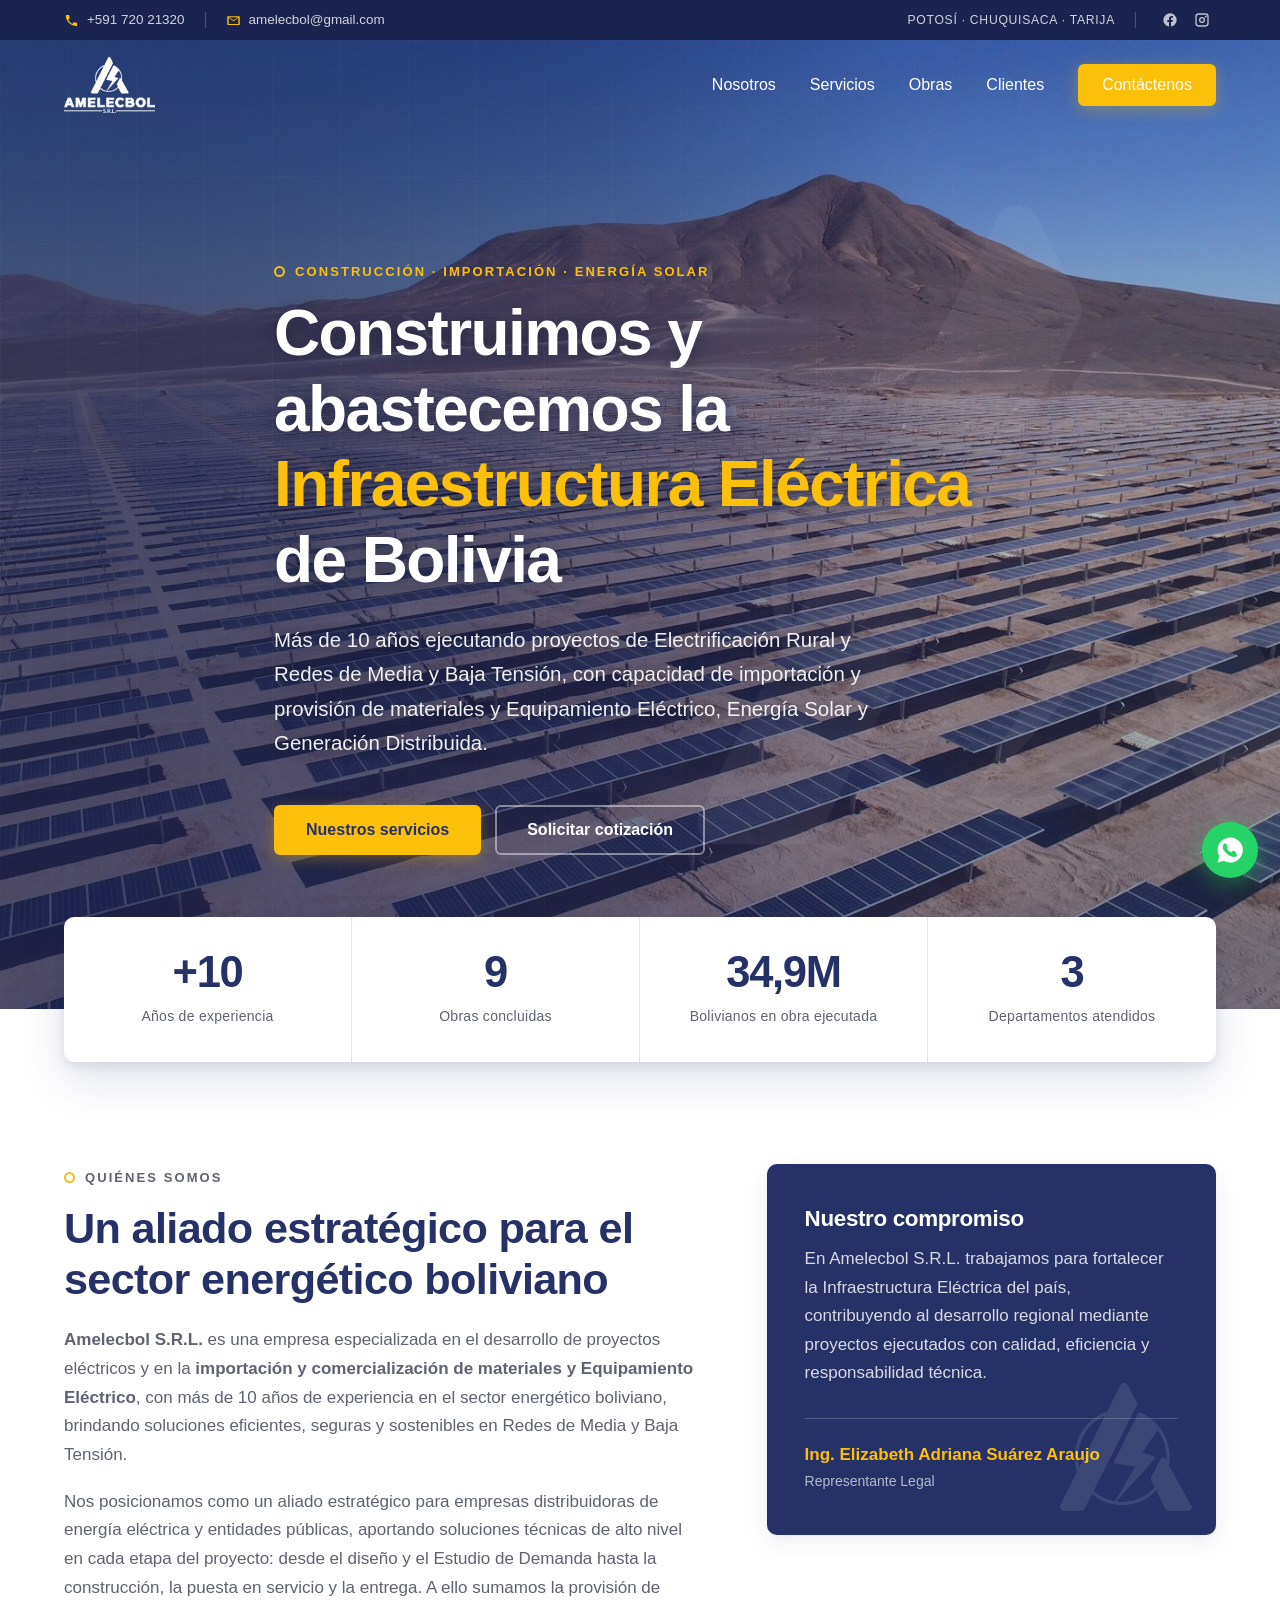
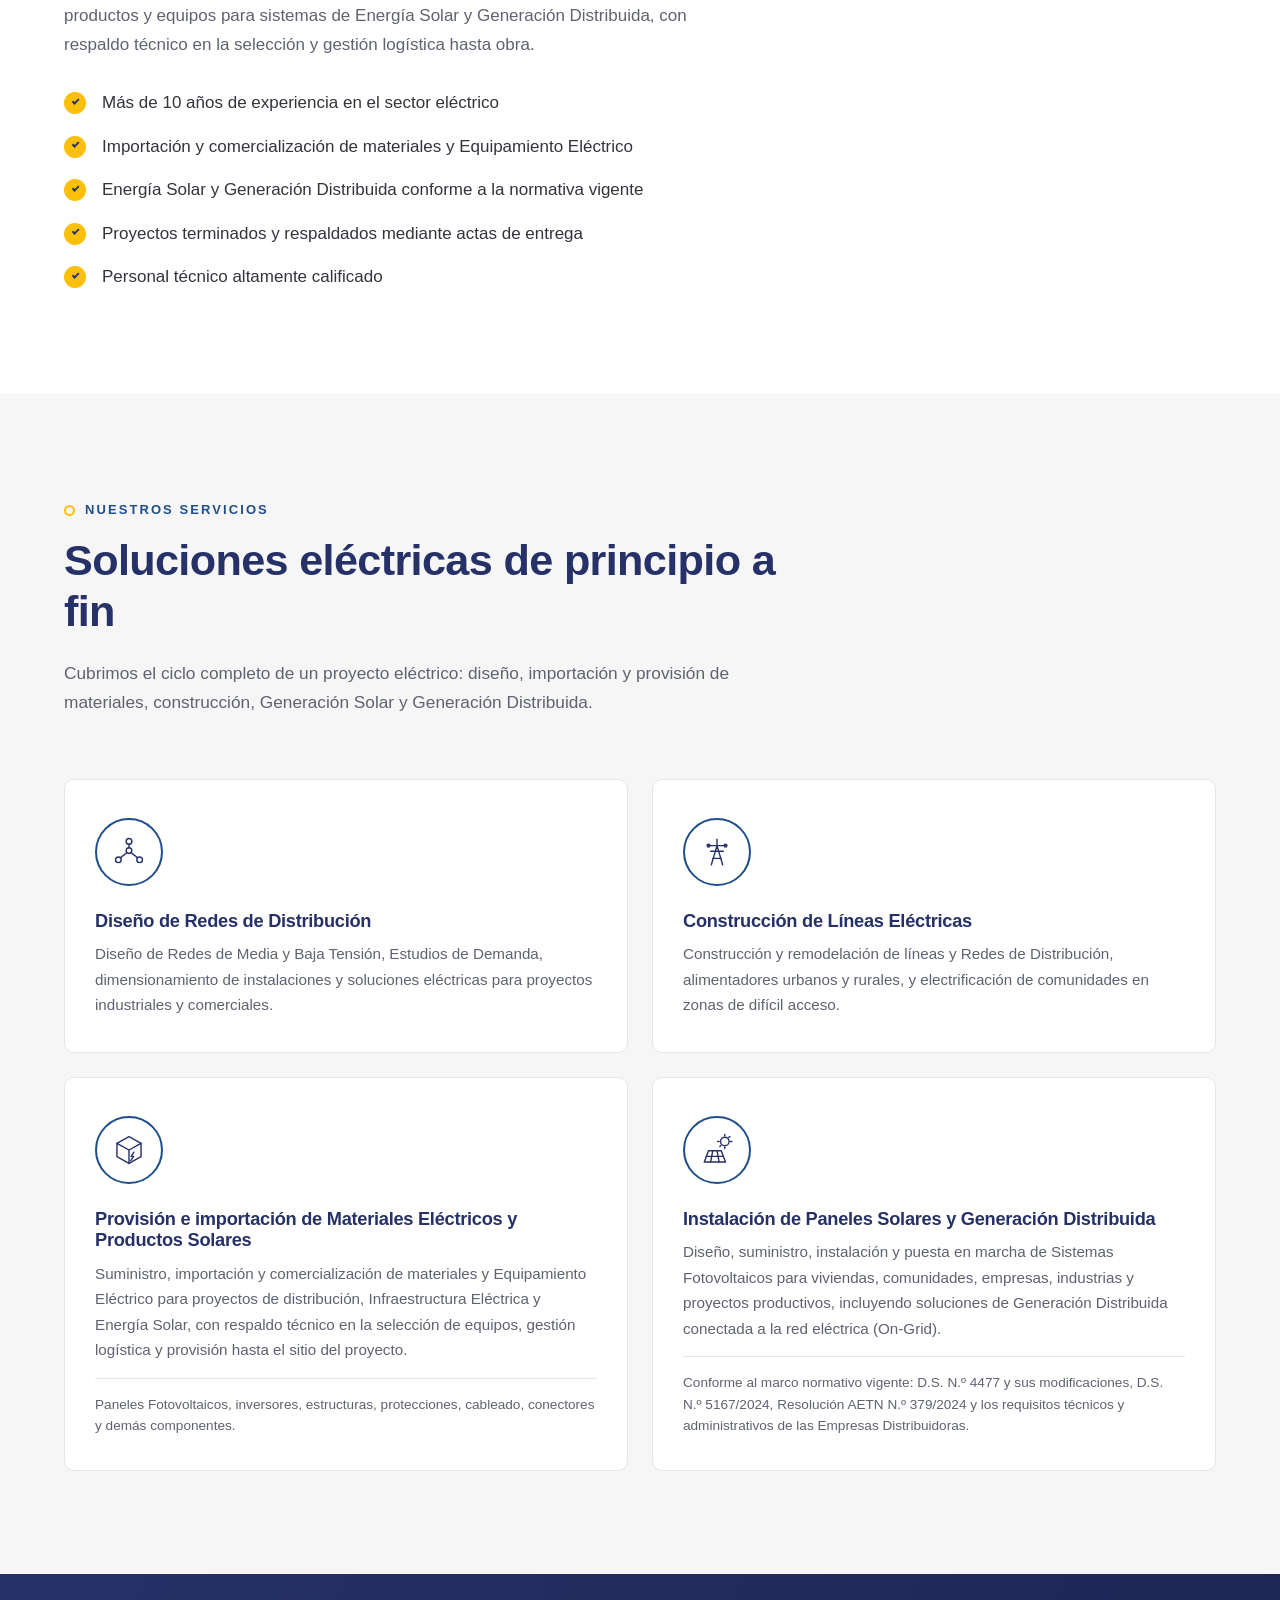
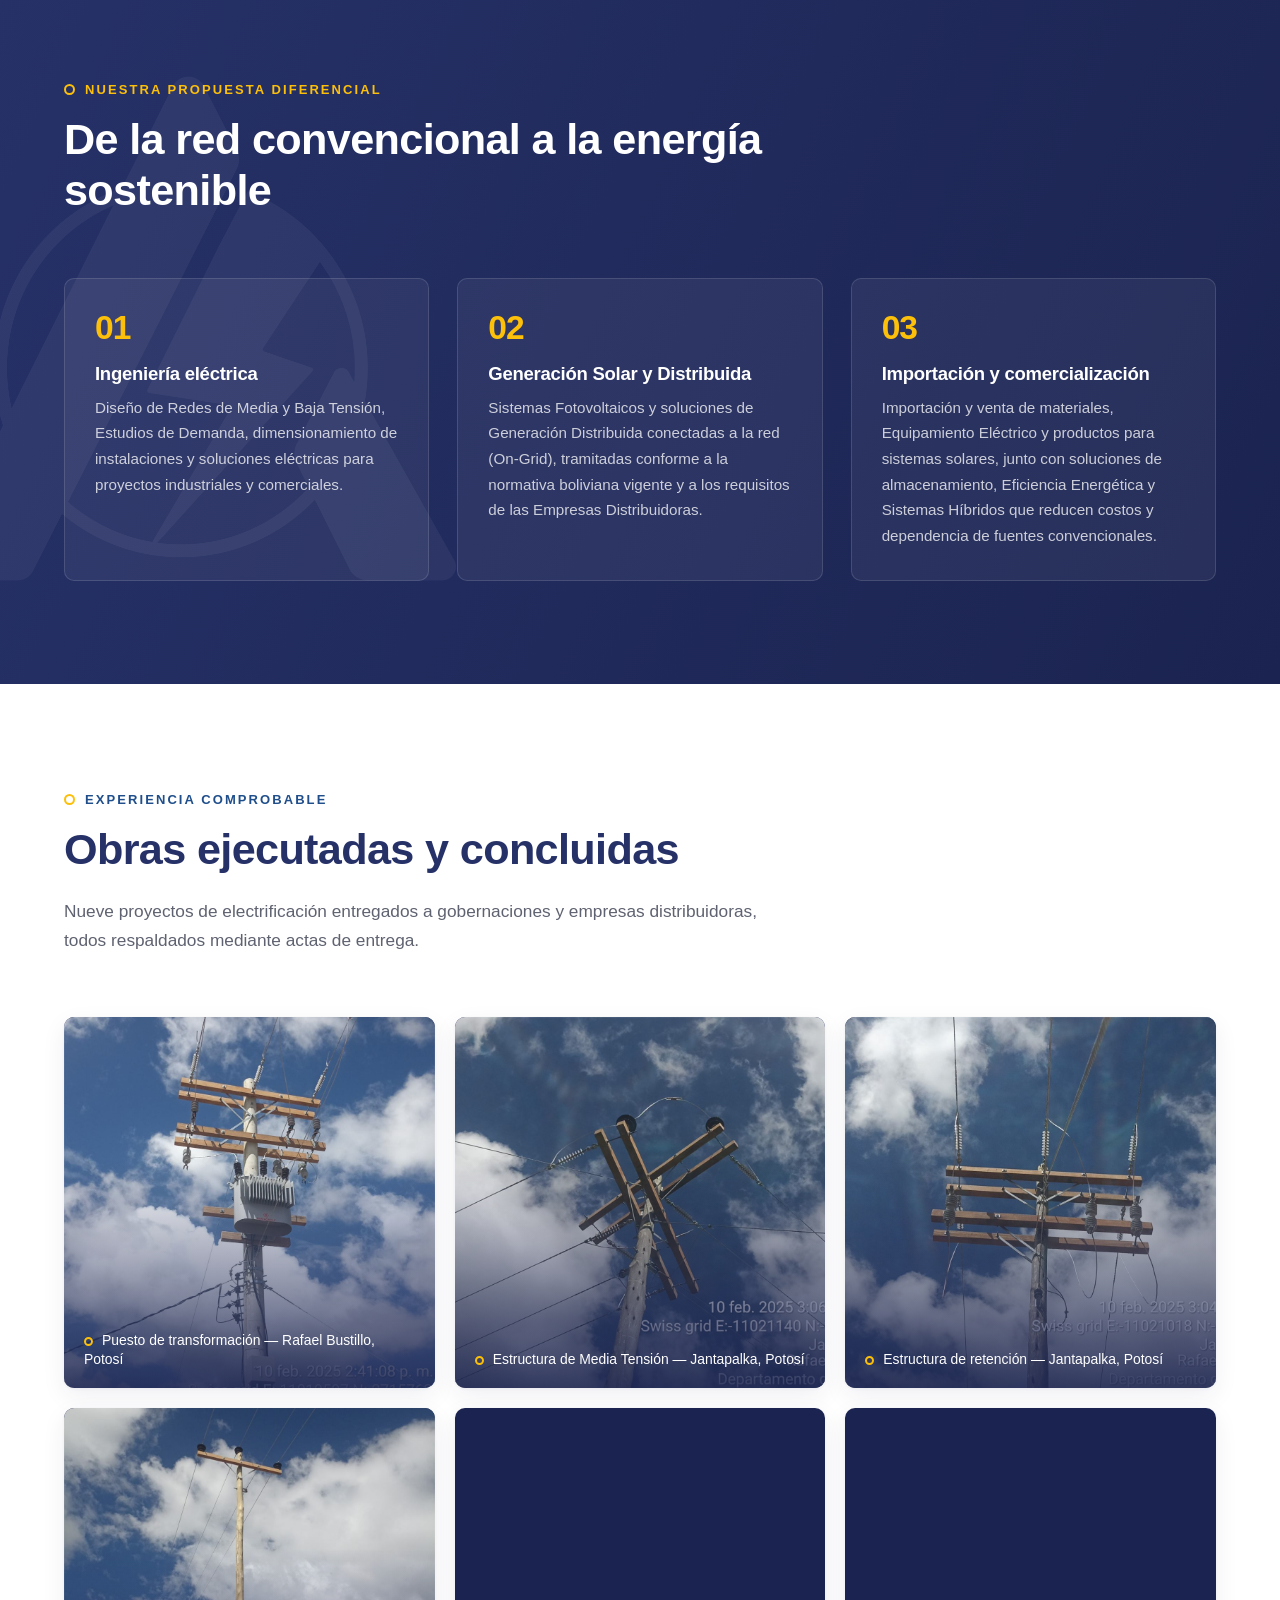
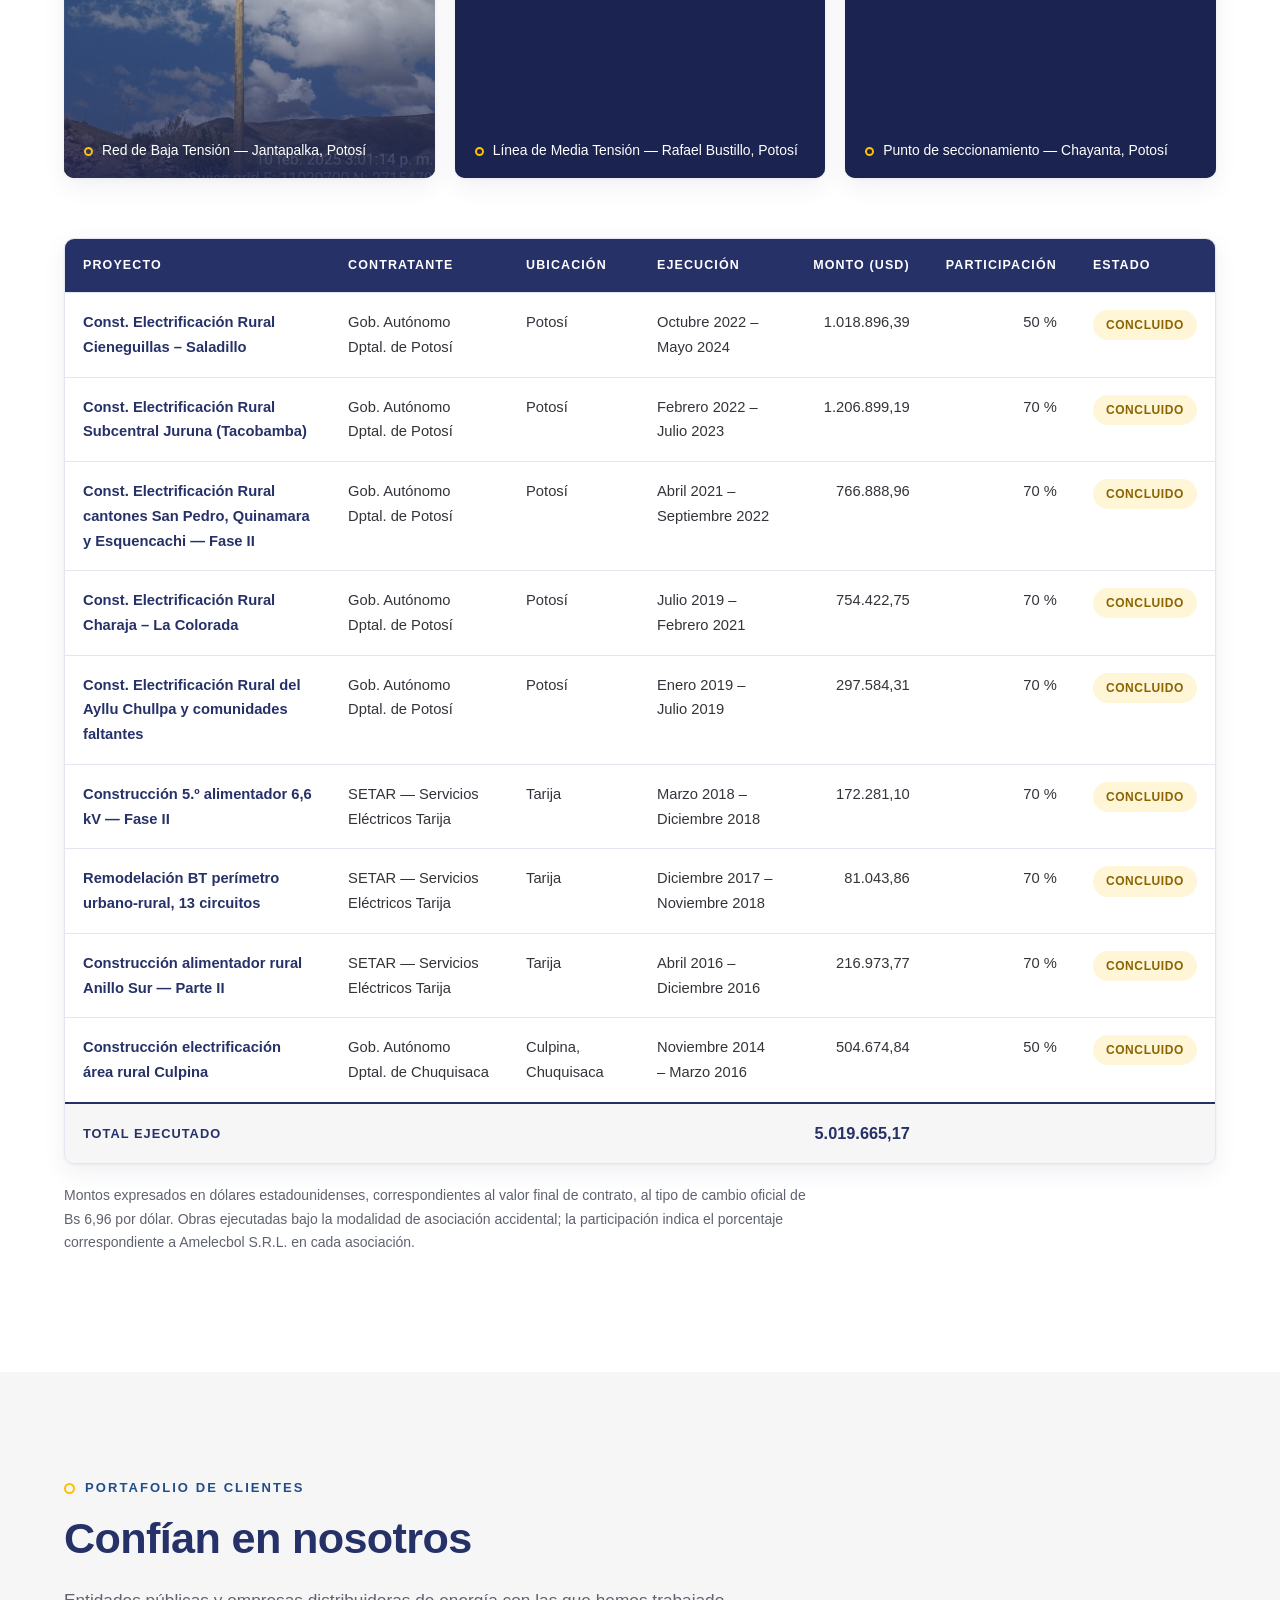
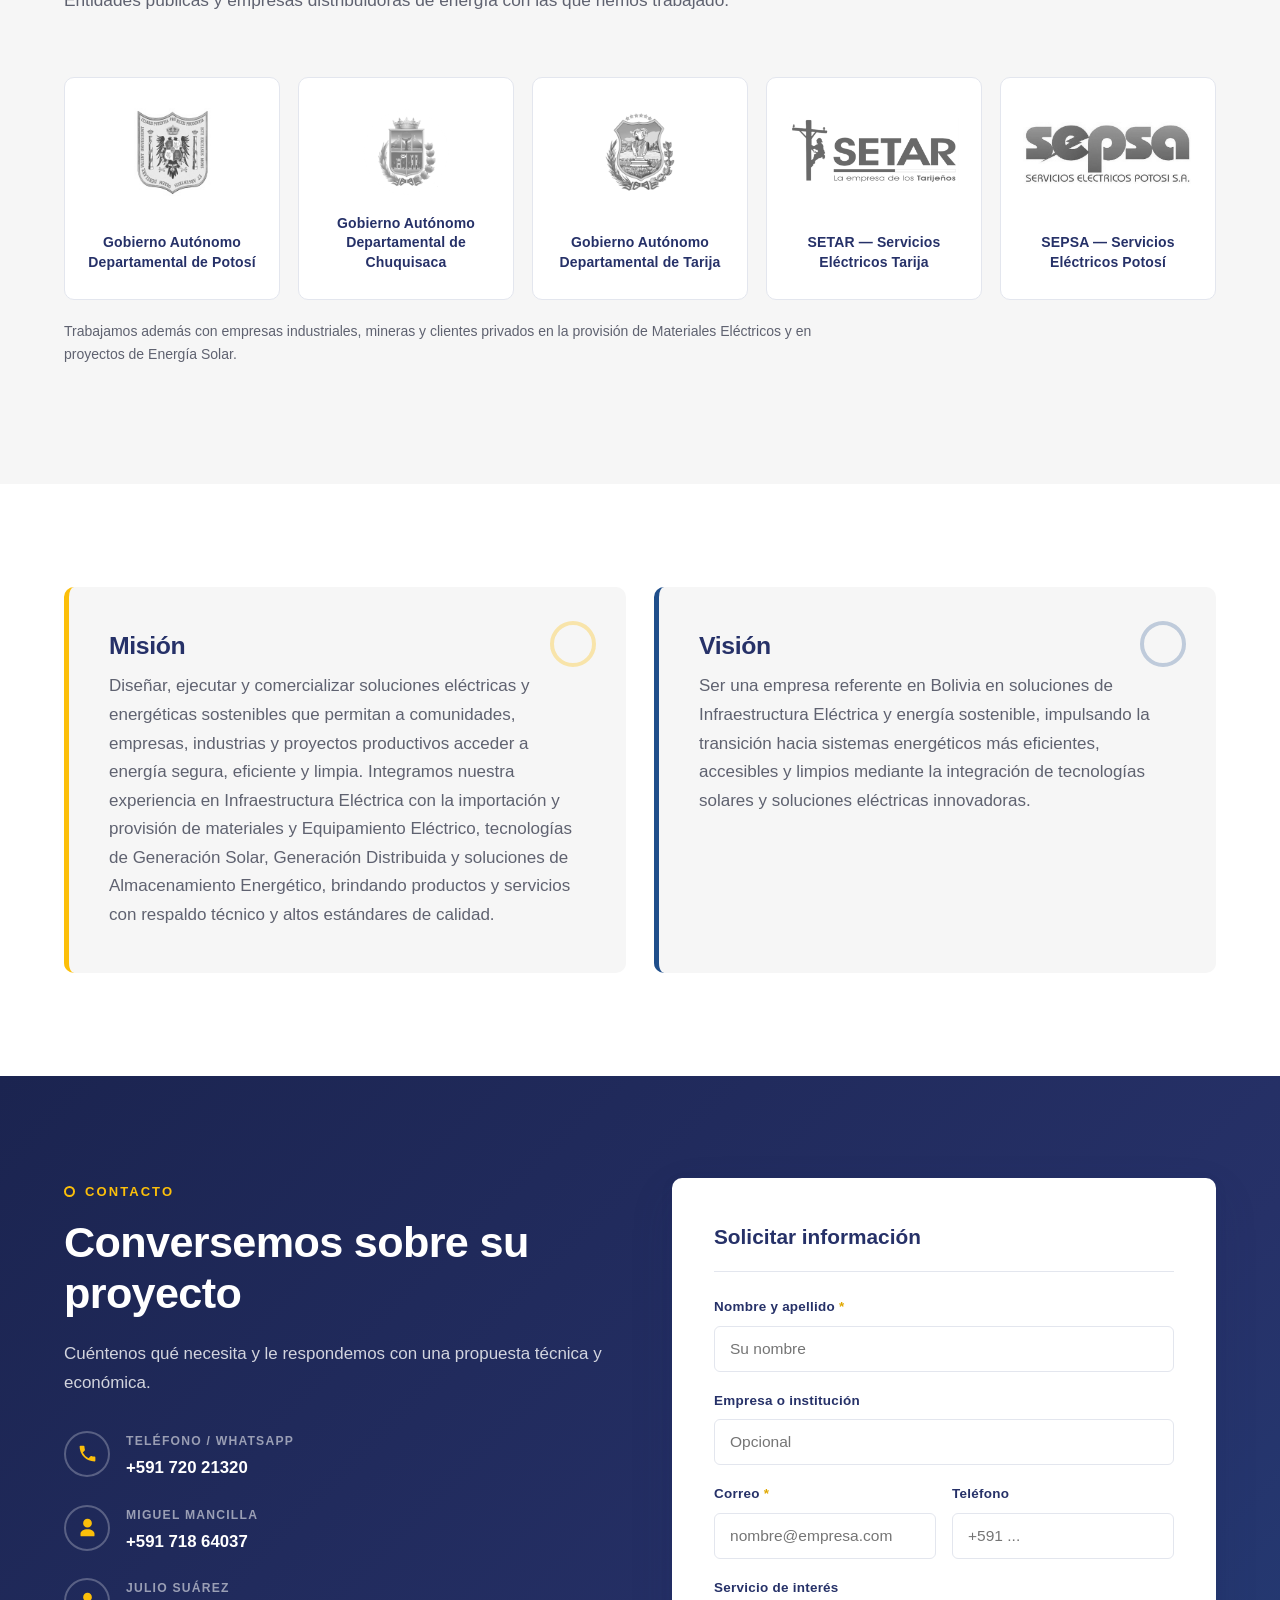
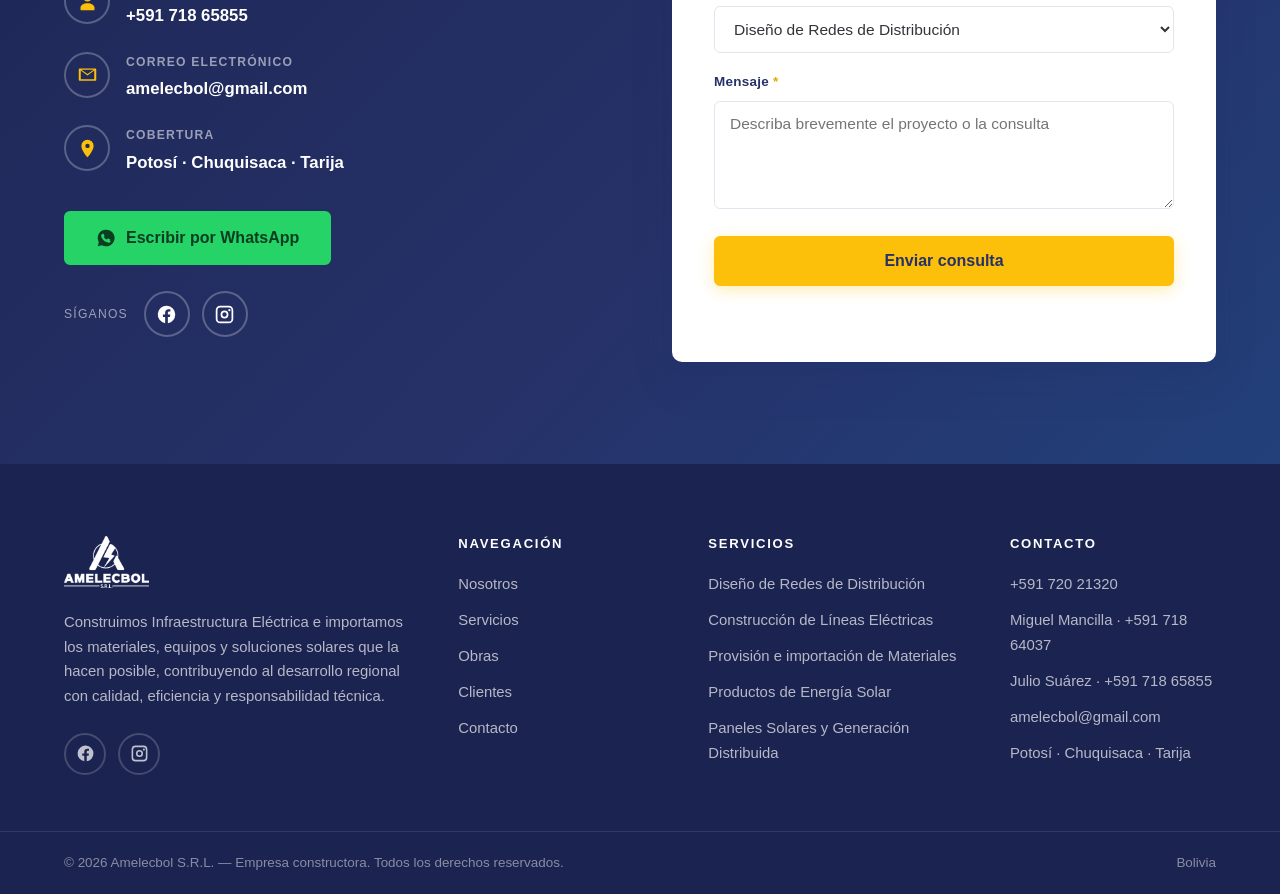
==== commit a8c8920c: "JJ" ====
--- a/index.html
+++ b/index.html
@@ -4,7 +4,7 @@
 <meta charset="UTF-8">
 <meta name="viewport" content="width=device-width, initial-scale=1">
 <title>Amelecbol S.R.L. — Construcción eléctrica e importación · Bolivia</title>
-<meta name="description" content="Amelecbol S.R.L. — empresa boliviana de construcción eléctrica y comercialización: electrificación rural, redes de media y baja tensión, importación y provisión de materiales y equipamiento eléctrico, energía solar y Generación Distribuida. Más de 10 años de experiencia.">
+<meta name="description" content="Amelecbol S.R.L. — empresa boliviana de construcción eléctrica y comercialización: Electrificación Rural, Redes de Media y Baja Tensión, importación y provisión de materiales y Equipamiento Eléctrico, Energía Solar y Generación Distribuida. Más de 10 años de experiencia.">
 <meta name="theme-color" content="#263168">
 <link rel="icon" href="assets/favicon.ico" sizes="any">
 <link rel="icon" href="assets/favicon.png" type="image/png">
@@ -12,7 +12,7 @@
 
 <meta property="og:type" content="website">
 <meta property="og:title" content="Amelecbol S.R.L. — Construcción eléctrica e importación · Bolivia">
-<meta property="og:description" content="Más de 10 años construyendo infraestructura eléctrica e importando materiales y equipamiento: redes MT/BT, electrificación rural, energía solar y Generación Distribuida para gobernaciones, distribuidoras e industrias.">
+<meta property="og:description" content="Más de 10 años construyendo Infraestructura Eléctrica e importando materiales y equipamiento: redes MT/BT, Electrificación Rural, Energía Solar y Generación Distribuida para gobernaciones, distribuidoras e industrias.">
 <meta property="og:image" content="assets/logo-color.png">
 <meta property="og:locale" content="es_BO">
 
@@ -34,9 +34,11 @@
       <a href="tel:+59172021320">+591 720 21320</a>
     </span>
     <span class="topbar__sep" aria-hidden="true"></span>
-    <span class="topbar__item">
-      <svg viewBox="0 0 24 24" aria-hidden="true"><path d="M3 5h18a1 1 0 0 1 1 1v12a1 1 0 0 1-1 1H3a1 1 0 0 1-1-1V6a1 1 0 0 1 1-1zm9 8.1L4.3 7.5v9.9h15.4V7.5zM12 11.4 19.1 6.6H4.9z"/></svg>
-      <a href="mailto:amelecbol@gmail.com">amelecbol@gmail.com</a>
+    <span class="topbar__item topbar__item--correo">
+      <a href="mailto:amelecbol@gmail.com">
+        <svg viewBox="0 0 24 24" aria-hidden="true"><path d="M3 5h18a1 1 0 0 1 1 1v12a1 1 0 0 1-1 1H3a1 1 0 0 1-1-1V6a1 1 0 0 1 1-1zm9 8.1L4.3 7.5v9.9h15.4V7.5zM12 11.4 19.1 6.6H4.9z"/></svg>
+        <span class="topbar__txt">amelecbol@gmail.com</span>
+      </a>
     </span>
     <span class="topbar__item topbar__item--right">Potosí · Chuquisaca · Tarija</span>
     <span class="topbar__sep topbar__sep--redes" aria-hidden="true"></span>
@@ -86,14 +88,14 @@
     <img class="hero__marca" src="assets/isotipo-blanco.png" alt="" aria-hidden="true">
 
     <div class="container hero__in">
-      <p class="eyebrow eyebrow--claro">Construcción · Importación · Energía solar</p>
+      <p class="eyebrow eyebrow--claro">Construcción · Importación · Energía Solar</p>
       <h1 class="hero__titulo">
-        Construimos y abastecemos la <span class="acento">infraestructura eléctrica</span> de Bolivia
+        Construimos y abastecemos la <span class="acento">Infraestructura Eléctrica</span> de Bolivia
       </h1>
       <p class="hero__texto">
-        Más de 10 años ejecutando proyectos de electrificación rural y redes de media y baja
-        tensión, con capacidad de importación y provisión de materiales y equipamiento eléctrico,
-        energía solar y Generación Distribuida.
+        Más de 10 años ejecutando proyectos de Electrificación Rural y Redes de Media y Baja
+        Tensión, con capacidad de importación y provisión de materiales y Equipamiento Eléctrico,
+        Energía Solar y Generación Distribuida.
       </p>
       <div class="hero__acciones">
         <a href="#servicios" class="btn btn--amarillo">Nuestros servicios</a>
@@ -134,21 +136,21 @@
         <h2 class="titulo">Un aliado estratégico para el sector energético boliviano</h2>
         <p>
           <strong>Amelecbol S.R.L.</strong> es una empresa especializada en el desarrollo de proyectos
-          eléctricos y en la <strong>importación y comercialización de materiales y equipamiento
-          eléctrico</strong>, con más de 10 años de experiencia en el sector energético boliviano,
-          brindando soluciones eficientes, seguras y sostenibles en redes de media y baja tensión.
+          eléctricos y en la <strong>importación y comercialización de materiales y Equipamiento
+          Eléctrico</strong>, con más de 10 años de experiencia en el sector energético boliviano,
+          brindando soluciones eficientes, seguras y sostenibles en Redes de Media y Baja Tensión.
         </p>
         <p>
           Nos posicionamos como un aliado estratégico para empresas distribuidoras de energía eléctrica
           y entidades públicas, aportando soluciones técnicas de alto nivel en cada etapa del proyecto:
-          desde el diseño y el estudio de demanda hasta la construcción, la puesta en servicio y la entrega.
-          A ello sumamos la provisión de productos y equipos para sistemas de energía solar y
+          desde el diseño y el Estudio de Demanda hasta la construcción, la puesta en servicio y la entrega.
+          A ello sumamos la provisión de productos y equipos para sistemas de Energía Solar y
           Generación Distribuida, con respaldo técnico en la selección y gestión logística hasta obra.
         </p>
         <ul class="lista-check">
           <li>Más de 10 años de experiencia en el sector eléctrico</li>
-          <li>Importación y comercialización de materiales y equipamiento eléctrico</li>
-          <li>Energía solar y Generación Distribuida conforme a la normativa vigente</li>
+          <li>Importación y comercialización de materiales y Equipamiento Eléctrico</li>
+          <li>Energía Solar y Generación Distribuida conforme a la normativa vigente</li>
           <li>Proyectos terminados y respaldados mediante actas de entrega</li>
           <li>Personal técnico altamente calificado</li>
         </ul>
@@ -158,7 +160,7 @@
         <img class="nosotros__iso" src="assets/isotipo-blanco.png" alt="" aria-hidden="true">
         <h3>Nuestro compromiso</h3>
         <p>
-          En Amelecbol S.R.L. trabajamos para fortalecer la infraestructura eléctrica del país,
+          En Amelecbol S.R.L. trabajamos para fortalecer la Infraestructura Eléctrica del país,
           contribuyendo al desarrollo regional mediante proyectos ejecutados con calidad,
           eficiencia y responsabilidad técnica.
         </p>
@@ -178,7 +180,7 @@
         <h2 class="titulo">Soluciones eléctricas de principio a fin</h2>
         <p class="seccion__intro">
           Cubrimos el ciclo completo de un proyecto eléctrico: diseño, importación y provisión de
-          materiales, construcción, generación solar y Generación Distribuida.
+          materiales, construcción, Generación Solar y Generación Distribuida.
         </p>
       </header>
 
@@ -191,9 +193,9 @@
               <path d="M24 13v5M21 25l-9 7M27 25l9 7"/>
             </svg>
           </span>
-          <h3>Diseño de redes de distribución</h3>
+          <h3>Diseño de Redes de Distribución</h3>
           <p>
-            Diseño de redes de media y baja tensión, estudios de demanda, dimensionamiento de
+            Diseño de Redes de Media y Baja Tensión, Estudios de Demanda, dimensionamiento de
             instalaciones y soluciones eléctricas para proyectos industriales y comerciales.
           </p>
         </article>
@@ -205,9 +207,9 @@
               <circle cx="12" cy="15" r="2"/><circle cx="36" cy="15" r="2"/>
             </svg>
           </span>
-          <h3>Construcción de líneas eléctricas</h3>
+          <h3>Construcción de Líneas Eléctricas</h3>
           <p>
-            Construcción y remodelación de líneas y redes de distribución, alimentadores urbanos
+            Construcción y remodelación de líneas y Redes de Distribución, alimentadores urbanos
             y rurales, y electrificación de comunidades en zonas de difícil acceso.
           </p>
         </article>
@@ -220,14 +222,14 @@
               <path d="M31 27l-4 6h3.5l-4 6"/>
             </svg>
           </span>
-          <h3>Provisión e importación de materiales eléctricos y productos solares</h3>
+          <h3>Provisión e importación de Materiales Eléctricos y Productos Solares</h3>
           <p>
-            Suministro, importación y comercialización de materiales y equipamiento eléctrico para
-            proyectos de distribución, infraestructura eléctrica y energía solar, con respaldo técnico
+            Suministro, importación y comercialización de materiales y Equipamiento Eléctrico para
+            proyectos de distribución, Infraestructura Eléctrica y Energía Solar, con respaldo técnico
             en la selección de equipos, gestión logística y provisión hasta el sitio del proyecto.
           </p>
           <p class="servicio__detalle">
-            Paneles fotovoltaicos, inversores, estructuras, protecciones, cableado, conectores y
+            Paneles Fotovoltaicos, inversores, estructuras, protecciones, cableado, conectores y
             demás componentes.
           </p>
         </article>
@@ -241,9 +243,9 @@
               <path d="M9 33h24M18 25l-3 16M24 25l3 16"/>
             </svg>
           </span>
-          <h3>Instalación de paneles solares y Generación Distribuida</h3>
+          <h3>Instalación de Paneles Solares y Generación Distribuida</h3>
           <p>
-            Diseño, suministro, instalación y puesta en marcha de sistemas fotovoltaicos para
+            Diseño, suministro, instalación y puesta en marcha de Sistemas Fotovoltaicos para
             viviendas, comunidades, empresas, industrias y proyectos productivos, incluyendo
             soluciones de Generación Distribuida conectada a la red eléctrica (On-Grid).
           </p>
@@ -271,15 +273,15 @@
           <span class="dif__num">01</span>
           <h3>Ingeniería eléctrica</h3>
           <p>
-            Diseño de redes de media y baja tensión, estudios de demanda, dimensionamiento de
+            Diseño de Redes de Media y Baja Tensión, Estudios de Demanda, dimensionamiento de
             instalaciones y soluciones eléctricas para proyectos industriales y comerciales.
           </p>
         </article>
         <article class="dif reveal">
           <span class="dif__num">02</span>
-          <h3>Generación solar y Distribuida</h3>
+          <h3>Generación Solar y Distribuida</h3>
           <p>
-            Sistemas fotovoltaicos y soluciones de Generación Distribuida conectadas a la red
+            Sistemas Fotovoltaicos y soluciones de Generación Distribuida conectadas a la red
             (On-Grid), tramitadas conforme a la normativa boliviana vigente y a los requisitos de
             las Empresas Distribuidoras.
           </p>
@@ -288,9 +290,9 @@
           <span class="dif__num">03</span>
           <h3>Importación y comercialización</h3>
           <p>
-            Importación y venta de materiales, equipamiento eléctrico y productos para sistemas
-            solares, junto con soluciones de almacenamiento, eficiencia energética y sistemas
-            híbridos que reducen costos y dependencia de fuentes convencionales.
+            Importación y venta de materiales, Equipamiento Eléctrico y productos para sistemas
+            solares, junto con soluciones de almacenamiento, Eficiencia Energética y Sistemas
+            Híbridos que reducen costos y dependencia de fuentes convencionales.
           </p>
         </article>
       </div>
@@ -320,8 +322,8 @@
         <li class="galeria__it reveal">
           <img src="media/obras/estructura-mt-jantapalka.jpg" loading="lazy" decoding="async"
                width="1400" height="1050"
-               alt="Estructura de media tensión con crucetas y aisladores de suspensión en Jantapalka, Potosí.">
-          <span class="galeria__pie">Estructura de media tensión — Jantapalka, Potosí</span>
+               alt="Estructura de Media Tensión con crucetas y aisladores de suspensión en Jantapalka, Potosí.">
+          <span class="galeria__pie">Estructura de Media Tensión — Jantapalka, Potosí</span>
         </li>
         <li class="galeria__it reveal">
           <img src="media/obras/cruceta-doble-jantapalka.jpg" loading="lazy" decoding="async"
@@ -332,14 +334,14 @@
         <li class="galeria__it reveal">
           <img src="media/obras/linea-bt-jantapalka.jpg" loading="lazy" decoding="async"
                width="1050" height="1400"
-               alt="Poste de baja tensión con cruceta y aisladores instalado en ladera del altiplano, Jantapalka, Potosí.">
-          <span class="galeria__pie">Red de baja tensión — Jantapalka, Potosí</span>
+               alt="Poste de Baja Tensión con cruceta y aisladores instalado en ladera del altiplano, Jantapalka, Potosí.">
+          <span class="galeria__pie">Red de Baja Tensión — Jantapalka, Potosí</span>
         </li>
         <li class="galeria__it reveal">
           <img src="media/obras/linea-mt-rafael-bustillo.jpg" loading="lazy" decoding="async"
                width="1050" height="1400"
-               alt="Poste de línea de media tensión con retenidas y conductores tendidos, Rafael Bustillo, Potosí.">
-          <span class="galeria__pie">Línea de media tensión — Rafael Bustillo, Potosí</span>
+               alt="Poste de línea de Media Tensión con retenidas y conductores tendidos, Rafael Bustillo, Potosí.">
+          <span class="galeria__pie">Línea de Media Tensión — Rafael Bustillo, Potosí</span>
         </li>
         <li class="galeria__it galeria__it--sup reveal">
           <img src="media/obras/seccionamiento-chayanta.jpg" loading="lazy" decoding="async"
@@ -365,7 +367,7 @@
           </thead>
           <tbody>
             <tr>
-              <td data-lbl="Proyecto"><strong>Const. electrificación rural Cieneguillas – Saladillo</strong></td>
+              <td data-lbl="Proyecto"><strong>Const. Electrificación Rural Cieneguillas – Saladillo</strong></td>
               <td data-lbl="Contratante">Gob. Autónomo Dptal. de Potosí</td>
               <td data-lbl="Ubicación">Potosí</td>
               <td data-lbl="Ejecución">Octubre 2022 – Mayo 2024</td>
@@ -374,7 +376,7 @@
               <td data-lbl="Estado"><span class="pill">Concluido</span></td>
             </tr>
             <tr>
-              <td data-lbl="Proyecto"><strong>Const. electrificación rural Subcentral Juruna (Tacobamba)</strong></td>
+              <td data-lbl="Proyecto"><strong>Const. Electrificación Rural Subcentral Juruna (Tacobamba)</strong></td>
               <td data-lbl="Contratante">Gob. Autónomo Dptal. de Potosí</td>
               <td data-lbl="Ubicación">Potosí</td>
               <td data-lbl="Ejecución">Febrero 2022 – Julio 2023</td>
@@ -383,7 +385,7 @@
               <td data-lbl="Estado"><span class="pill">Concluido</span></td>
             </tr>
             <tr>
-              <td data-lbl="Proyecto"><strong>Const. electrificación rural cantones San Pedro, Quinamara y Esquencachi — Fase II</strong></td>
+              <td data-lbl="Proyecto"><strong>Const. Electrificación Rural cantones San Pedro, Quinamara y Esquencachi — Fase II</strong></td>
               <td data-lbl="Contratante">Gob. Autónomo Dptal. de Potosí</td>
               <td data-lbl="Ubicación">Potosí</td>
               <td data-lbl="Ejecución">Abril 2021 – Septiembre 2022</td>
@@ -392,7 +394,7 @@
               <td data-lbl="Estado"><span class="pill">Concluido</span></td>
             </tr>
             <tr>
-              <td data-lbl="Proyecto"><strong>Const. electrificación rural Charaja – La Colorada</strong></td>
+              <td data-lbl="Proyecto"><strong>Const. Electrificación Rural Charaja – La Colorada</strong></td>
               <td data-lbl="Contratante">Gob. Autónomo Dptal. de Potosí</td>
               <td data-lbl="Ubicación">Potosí</td>
               <td data-lbl="Ejecución">Julio 2019 – Febrero 2021</td>
@@ -401,7 +403,7 @@
               <td data-lbl="Estado"><span class="pill">Concluido</span></td>
             </tr>
             <tr>
-              <td data-lbl="Proyecto"><strong>Const. electrificación rural del Ayllu Chullpa y comunidades faltantes</strong></td>
+              <td data-lbl="Proyecto"><strong>Const. Electrificación Rural del Ayllu Chullpa y comunidades faltantes</strong></td>
               <td data-lbl="Contratante">Gob. Autónomo Dptal. de Potosí</td>
               <td data-lbl="Ubicación">Potosí</td>
               <td data-lbl="Ejecución">Enero 2019 – Julio 2019</td>
@@ -506,7 +508,7 @@
 
       <p class="nota reveal">
         Trabajamos además con empresas industriales, mineras y clientes privados en la provisión de
-        materiales eléctricos y en proyectos de energía solar.
+        Materiales Eléctricos y en proyectos de Energía Solar.
       </p>
     </div>
   </section>
@@ -520,9 +522,9 @@
         <p>
           Diseñar, ejecutar y comercializar soluciones eléctricas y energéticas sostenibles que
           permitan a comunidades, empresas, industrias y proyectos productivos acceder a energía
-          segura, eficiente y limpia. Integramos nuestra experiencia en infraestructura eléctrica
-          con la importación y provisión de materiales y equipamiento eléctrico, tecnologías de
-          generación solar, Generación Distribuida y soluciones de almacenamiento energético,
+          segura, eficiente y limpia. Integramos nuestra experiencia en Infraestructura Eléctrica
+          con la importación y provisión de materiales y Equipamiento Eléctrico, tecnologías de
+          Generación Solar, Generación Distribuida y soluciones de Almacenamiento Energético,
           brindando productos y servicios con respaldo técnico y altos estándares de calidad.
         </p>
       </article>
@@ -530,7 +532,7 @@
         <span class="mv__circulo" aria-hidden="true"></span>
         <h2>Visión</h2>
         <p>
-          Ser una empresa referente en Bolivia en soluciones de infraestructura eléctrica y
+          Ser una empresa referente en Bolivia en soluciones de Infraestructura Eléctrica y
           energía sostenible, impulsando la transición hacia sistemas energéticos más eficientes,
           accesibles y limpios mediante la integración de tecnologías solares y soluciones
           eléctricas innovadoras.
@@ -632,11 +634,11 @@
           <div class="form__campo">
             <label for="f-servicio">Servicio de interés</label>
             <select id="f-servicio" name="servicio">
-              <option>Diseño de redes de distribución</option>
-              <option>Construcción de líneas eléctricas</option>
-              <option>Provisión e importación de materiales eléctricos</option>
-              <option>Productos y equipos de energía solar</option>
-              <option>Instalación de paneles solares</option>
+              <option>Diseño de Redes de Distribución</option>
+              <option>Construcción de Líneas Eléctricas</option>
+              <option>Provisión e importación de Materiales Eléctricos</option>
+              <option>Productos y equipos de Energía Solar</option>
+              <option>Instalación de Paneles Solares</option>
               <option>Generación Distribuida (On-Grid)</option>
               <option>Otro / consulta general</option>
             </select>
@@ -662,7 +664,7 @@
     <div class="pie__col pie__col--marca">
       <img class="pie__logo" src="assets/logo-blanco.png" alt="Amelecbol S.R.L." width="520" height="320">
       <p class="pie__slogan">
-        Construimos infraestructura eléctrica e importamos los materiales, equipos y soluciones
+        Construimos Infraestructura Eléctrica e importamos los materiales, equipos y soluciones
         solares que la hacen posible, contribuyendo al desarrollo regional con calidad, eficiencia
         y responsabilidad técnica.
       </p>
@@ -691,11 +693,11 @@
     <div class="pie__col">
       <h3>Servicios</h3>
       <ul>
-        <li><a href="#servicios">Diseño de redes de distribución</a></li>
-        <li><a href="#servicios">Construcción de líneas eléctricas</a></li>
-        <li><a href="#servicios">Provisión e importación de materiales</a></li>
-        <li><a href="#servicios">Productos de energía solar</a></li>
-        <li><a href="#servicios">Paneles solares y Generación Distribuida</a></li>
+        <li><a href="#servicios">Diseño de Redes de Distribución</a></li>
+        <li><a href="#servicios">Construcción de Líneas Eléctricas</a></li>
+        <li><a href="#servicios">Provisión e importación de Materiales</a></li>
+        <li><a href="#servicios">Productos de Energía Solar</a></li>
+        <li><a href="#servicios">Paneles Solares y Generación Distribuida</a></li>
       </ul>
     </div>
 
--- a/css/styles.css
+++ b/css/styles.css
@@ -180,6 +180,8 @@
 .topbar__in { display: flex; align-items: center; gap: 20px; min-height: 40px; flex-wrap: wrap; }
 .topbar__item { display: inline-flex; align-items: center; gap: 8px; }
 .topbar__item a { color: inherit; }
+/* En el correo el ícono va dentro del enlace, así que el enlace toma el gap */
+.topbar__item--correo a { display: inline-flex; align-items: center; gap: 8px; }
 .topbar__item a:hover { color: var(--amarillo); }
 .topbar__item svg { width: 15px; height: 15px; fill: var(--amarillo); flex: none; }
 .topbar__sep { width: 1px; height: 16px; background: rgba(255,255,255,.22); }
@@ -787,6 +789,16 @@
   /* Sin la cobertura, son las redes las que se van al extremo derecho */
   .topbar__item--right, .topbar__sep--redes { display: none; }
   .topbar__redes { margin-left: auto; }
+}
+
+@media (max-width: 520px) {
+  .topbar__in { gap: 14px; flex-wrap: nowrap; }
+  .topbar__sep { display: none; }
+  .topbar__item--correo .topbar__txt {
+    position: absolute; width: 1px; height: 1px; padding: 0; margin: -1px;
+    overflow: hidden; clip: rect(0 0 0 0); white-space: nowrap; border: 0;
+  }
+  .topbar__item--correo a { width: 28px; height: 28px; justify-content: center; margin-block: -6px; }
 }
 
 @media (max-width: 640px) {
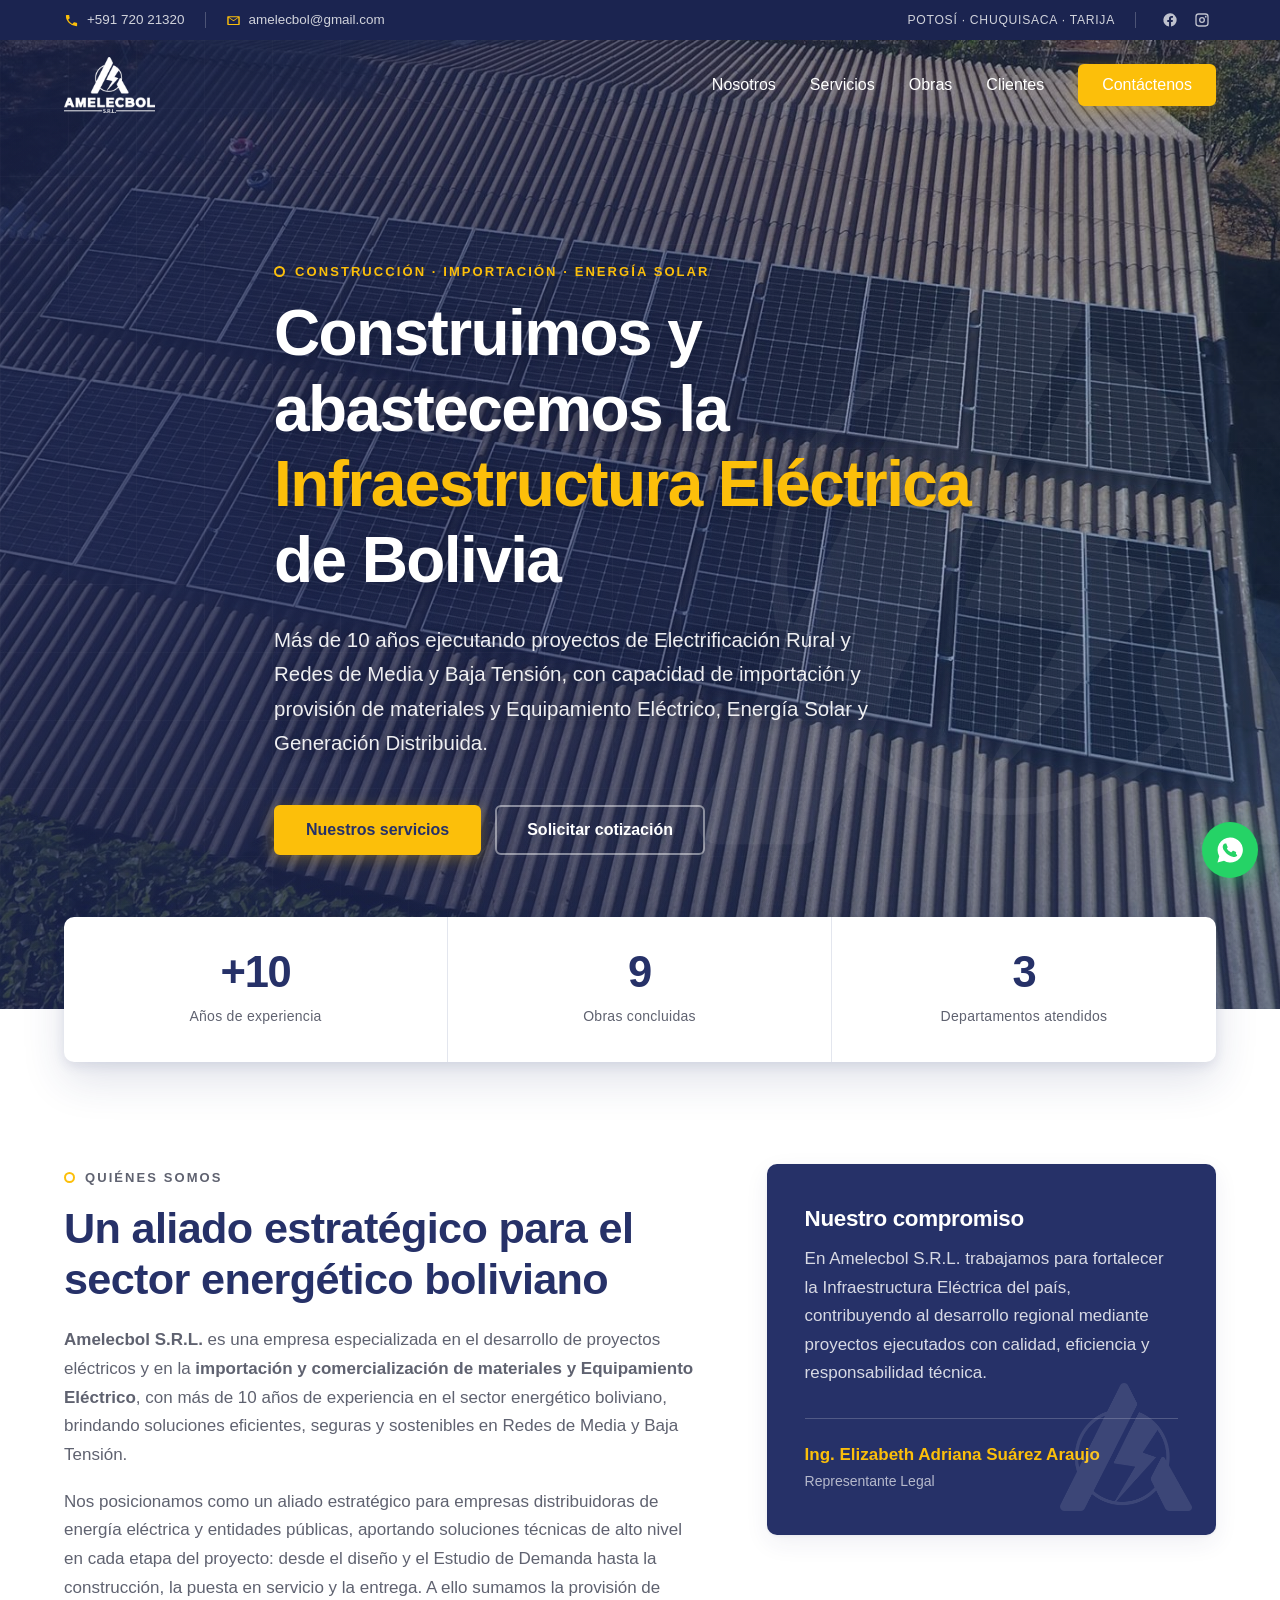
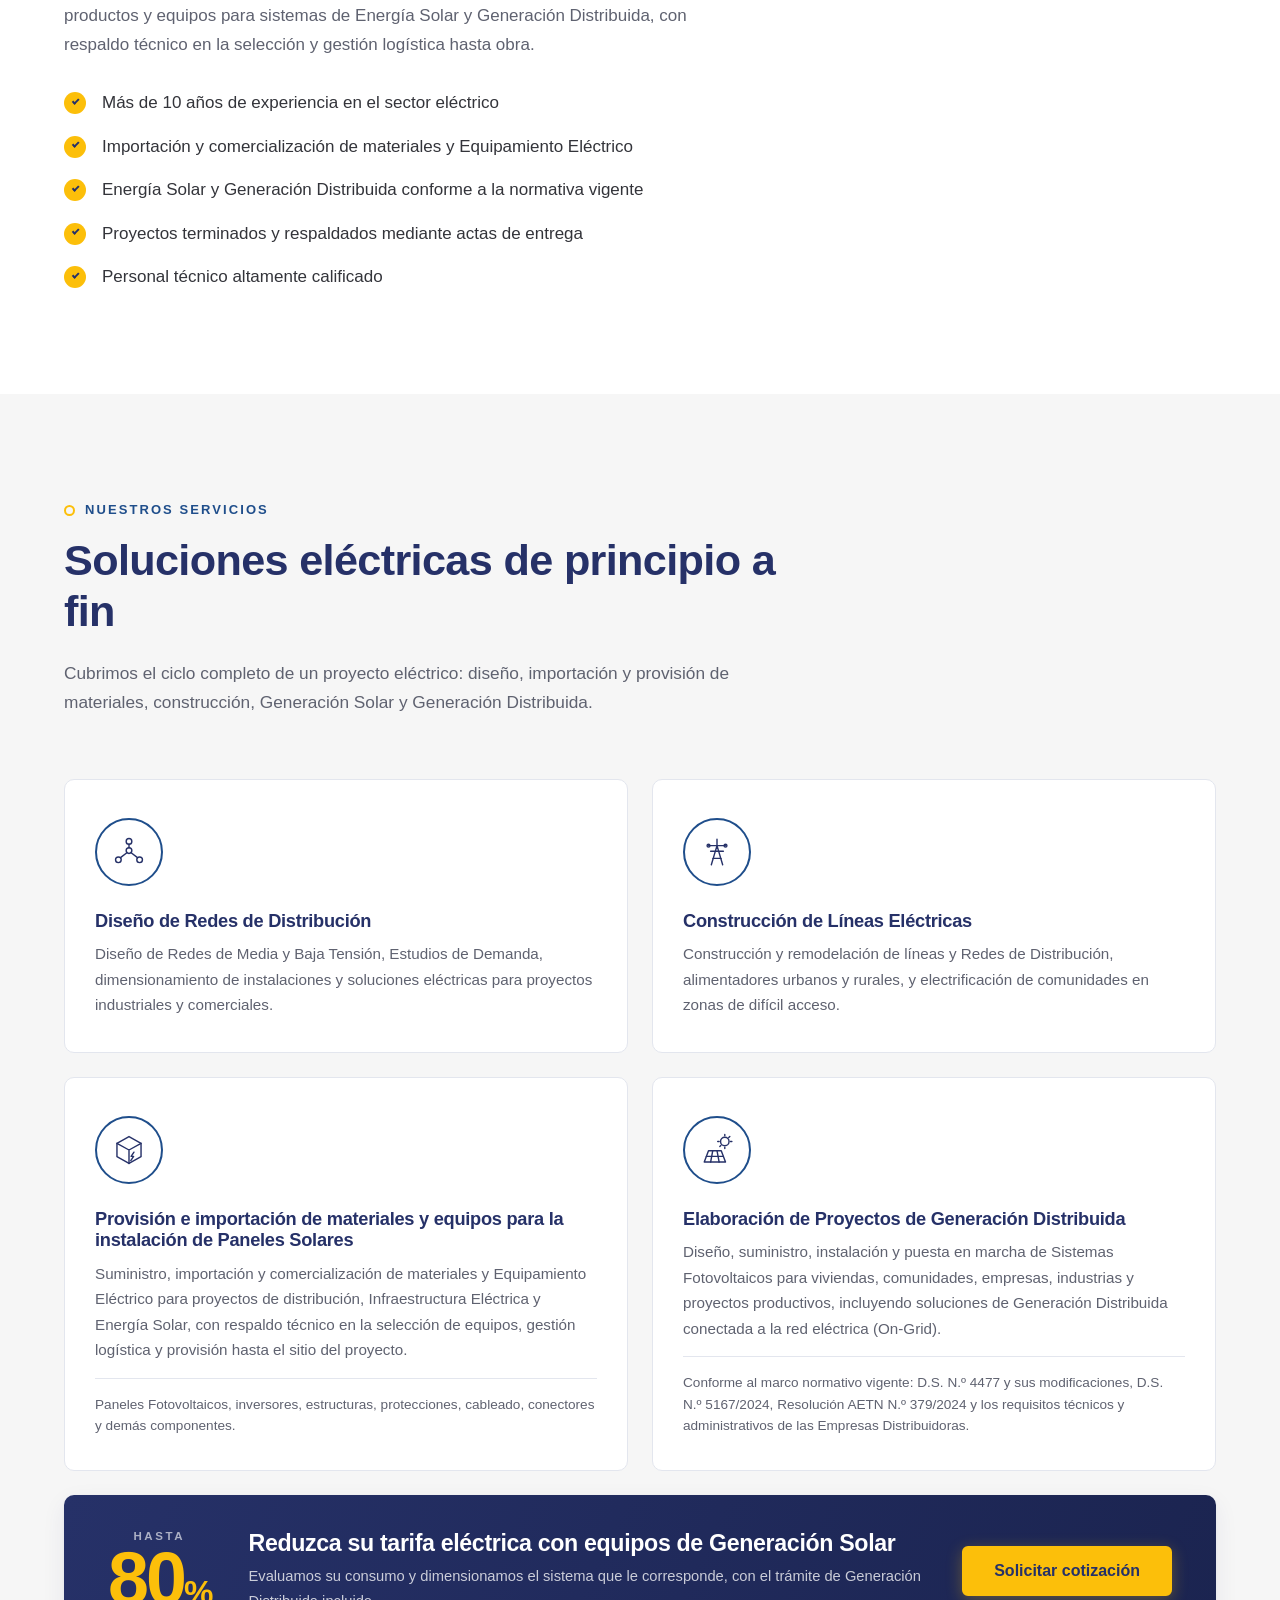
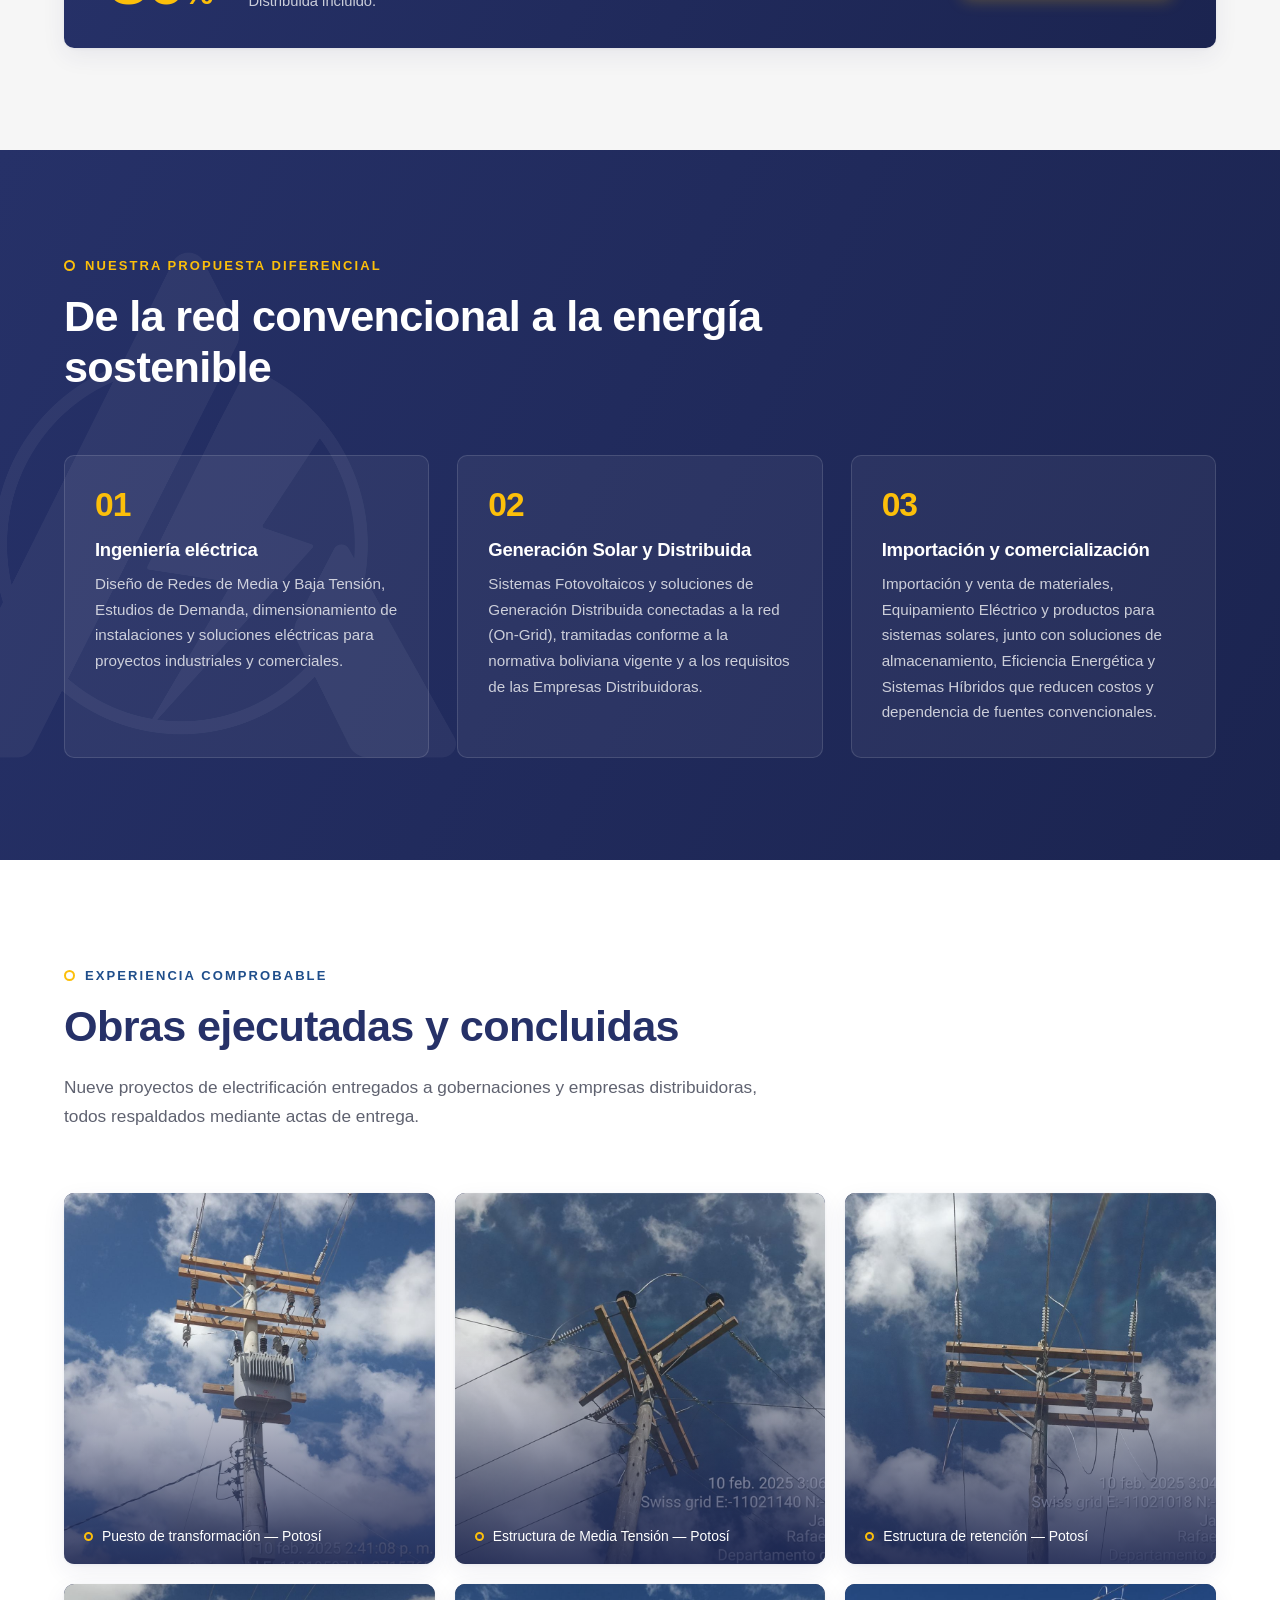
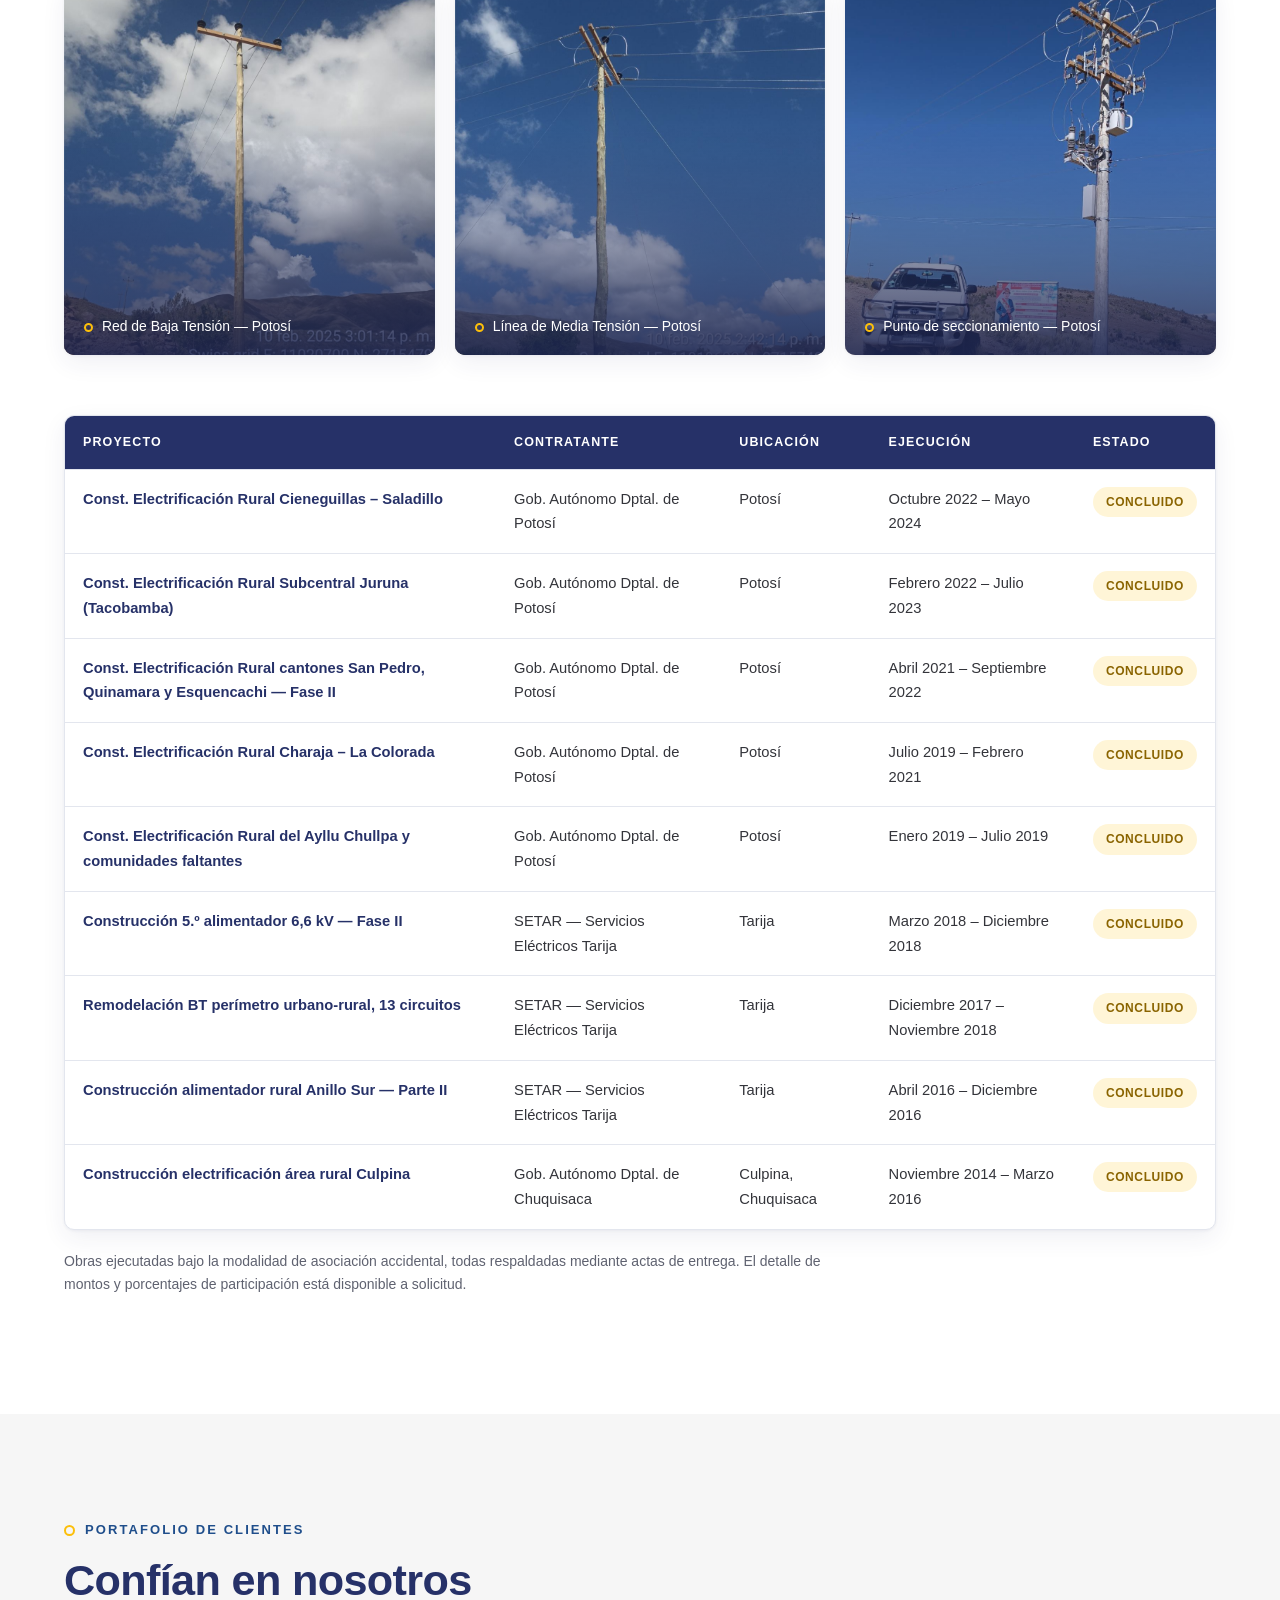
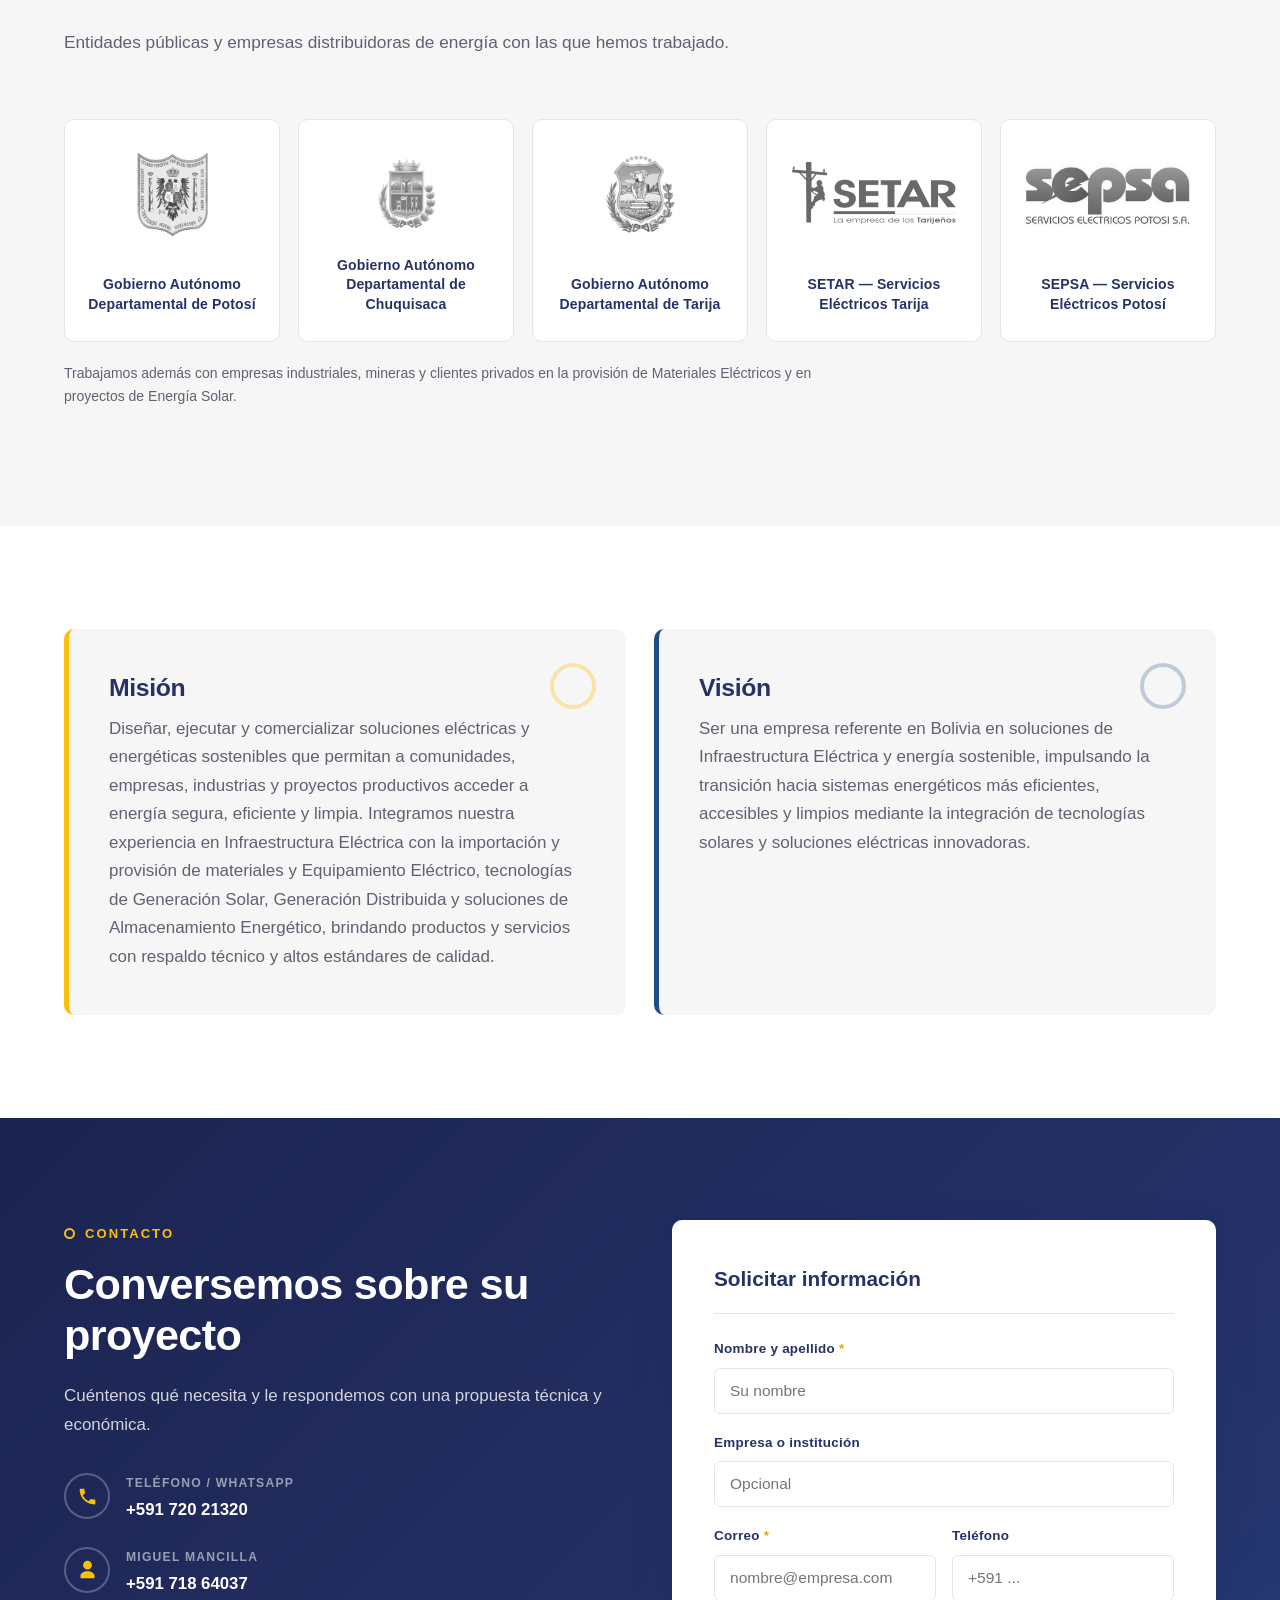
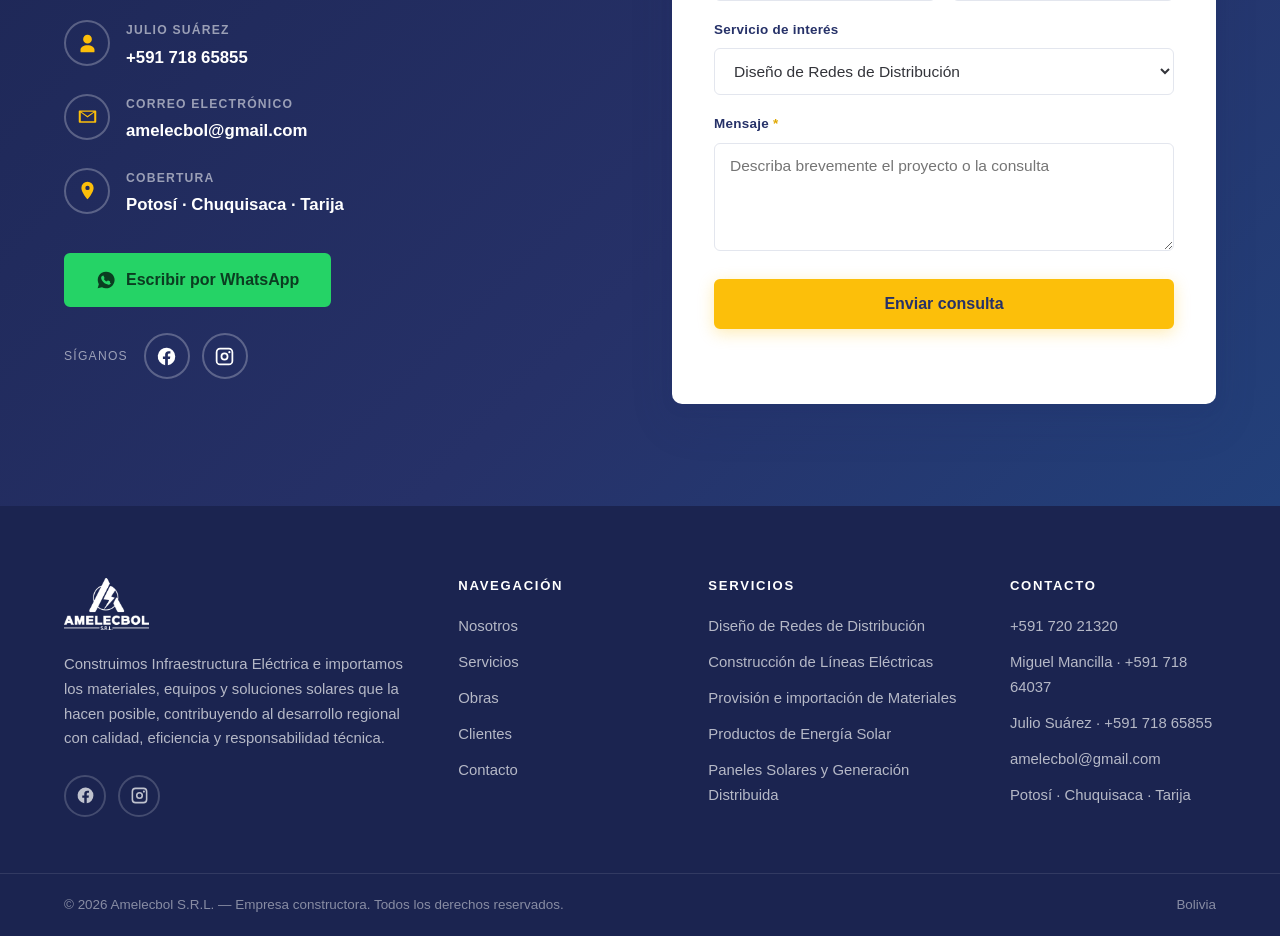
==== commit 97de9ed6: "act" ====
--- a/index.html
+++ b/index.html
@@ -18,8 +18,8 @@
 
 <link rel="stylesheet" href="css/styles.css">
 
-<link rel="preload" as="image" href="assets/hero-solar.jpg"
-      imagesrcset="assets/hero-solar-sm.jpg 1000w, assets/hero-solar.jpg 1920w"
+<link rel="preload" as="image" href="assets/hero-solar-residencial.jpg"
+      imagesrcset="assets/hero-solar-residencial-sm.jpg 1000w, assets/hero-solar-residencial.jpg 1920w"
       imagesizes="100vw">
 </head>
 <body>
@@ -79,8 +79,8 @@
 
   <!-- ============ HERO ============ -->
   <section class="hero" id="inicio">
-    <img class="hero__foto" src="assets/hero-solar.jpg"
-         srcset="assets/hero-solar-sm.jpg 1000w, assets/hero-solar.jpg 1920w"
+    <img class="hero__foto" src="assets/hero-solar-residencial.jpg"
+         srcset="assets/hero-solar-residencial-sm.jpg 1000w, assets/hero-solar-residencial.jpg 1920w"
          sizes="100vw" width="1920" height="1080"
          alt="" aria-hidden="true" fetchpriority="high" decoding="async">
     <div class="hero__velo" aria-hidden="true"></div>
@@ -117,10 +117,6 @@
           <span class="stat__lbl">Obras concluidas</span>
         </div>
         <div class="stat">
-          <span class="stat__num" data-contador="34.9" data-decimales="1" data-sufijo="M">34,9M</span>
-          <span class="stat__lbl">Bolivianos en obra ejecutada</span>
-        </div>
-        <div class="stat">
           <span class="stat__num" data-contador="3">3</span>
           <span class="stat__lbl">Departamentos atendidos</span>
         </div>
@@ -222,7 +218,7 @@
               <path d="M31 27l-4 6h3.5l-4 6"/>
             </svg>
           </span>
-          <h3>Provisión e importación de Materiales Eléctricos y Productos Solares</h3>
+          <h3>Provisión e importación de materiales y equipos para la instalación de Paneles Solares</h3>
           <p>
             Suministro, importación y comercialización de materiales y Equipamiento Eléctrico para
             proyectos de distribución, Infraestructura Eléctrica y Energía Solar, con respaldo técnico
@@ -243,7 +239,7 @@
               <path d="M9 33h24M18 25l-3 16M24 25l3 16"/>
             </svg>
           </span>
-          <h3>Instalación de Paneles Solares y Generación Distribuida</h3>
+          <h3>Elaboración de Proyectos de Generación Distribuida</h3>
           <p>
             Diseño, suministro, instalación y puesta en marcha de Sistemas Fotovoltaicos para
             viviendas, comunidades, empresas, industrias y proyectos productivos, incluyendo
@@ -256,6 +252,18 @@
           </p>
         </article>
       </div>
+
+      <aside class="promo reveal">
+        <span class="promo__cifra"><span class="promo__hasta">hasta</span><span class="promo__num">80<small>%</small></span></span>
+        <div class="promo__texto">
+          <p class="promo__lead">Reduzca su tarifa eléctrica con equipos de Generación Solar</p>
+          <p class="promo__pie">
+            Evaluamos su consumo y dimensionamos el sistema que le corresponde, con el
+            trámite de Generación Distribuida incluido.
+          </p>
+        </div>
+        <a href="#contacto" class="btn btn--amarillo">Solicitar cotización</a>
+      </aside>
     </div>
   </section>
 
@@ -316,38 +324,38 @@
         <li class="galeria__it reveal">
           <img src="media/obras/puesto-transformacion-rafael-bustillo.jpg" loading="lazy" decoding="async"
                width="1050" height="1400"
-               alt="Puesto de transformación montado sobre poste de hormigón, con seccionadores y protecciones, en Rafael Bustillo, Potosí.">
-          <span class="galeria__pie">Puesto de transformación — Rafael Bustillo, Potosí</span>
+               alt="Puesto de transformación montado sobre poste de hormigón, con seccionadores y protecciones, en Potosí.">
+          <span class="galeria__pie">Puesto de transformación — Potosí</span>
         </li>
         <li class="galeria__it reveal">
           <img src="media/obras/estructura-mt-jantapalka.jpg" loading="lazy" decoding="async"
                width="1400" height="1050"
-               alt="Estructura de Media Tensión con crucetas y aisladores de suspensión en Jantapalka, Potosí.">
-          <span class="galeria__pie">Estructura de Media Tensión — Jantapalka, Potosí</span>
+               alt="Estructura de Media Tensión con crucetas y aisladores de suspensión, en Potosí.">
+          <span class="galeria__pie">Estructura de Media Tensión — Potosí</span>
         </li>
         <li class="galeria__it reveal">
           <img src="media/obras/cruceta-doble-jantapalka.jpg" loading="lazy" decoding="async"
                width="1400" height="1050"
-               alt="Estructura de doble cruceta con aisladores de porcelana y bajantes, en Jantapalka, Potosí.">
-          <span class="galeria__pie">Estructura de retención — Jantapalka, Potosí</span>
+               alt="Estructura de doble cruceta con aisladores de porcelana y bajantes, en Potosí.">
+          <span class="galeria__pie">Estructura de retención — Potosí</span>
         </li>
         <li class="galeria__it reveal">
           <img src="media/obras/linea-bt-jantapalka.jpg" loading="lazy" decoding="async"
                width="1050" height="1400"
-               alt="Poste de Baja Tensión con cruceta y aisladores instalado en ladera del altiplano, Jantapalka, Potosí.">
-          <span class="galeria__pie">Red de Baja Tensión — Jantapalka, Potosí</span>
+               alt="Poste de Baja Tensión con cruceta y aisladores instalado en ladera del altiplano, en Potosí.">
+          <span class="galeria__pie">Red de Baja Tensión — Potosí</span>
         </li>
         <li class="galeria__it reveal">
           <img src="media/obras/linea-mt-rafael-bustillo.jpg" loading="lazy" decoding="async"
                width="1050" height="1400"
-               alt="Poste de línea de Media Tensión con retenidas y conductores tendidos, Rafael Bustillo, Potosí.">
-          <span class="galeria__pie">Línea de Media Tensión — Rafael Bustillo, Potosí</span>
+               alt="Poste de línea de Media Tensión con retenidas y conductores tendidos, en Potosí.">
+          <span class="galeria__pie">Línea de Media Tensión — Potosí</span>
         </li>
         <li class="galeria__it galeria__it--sup reveal">
           <img src="media/obras/seccionamiento-chayanta.jpg" loading="lazy" decoding="async"
                width="960" height="1280"
-               alt="Punto de seccionamiento y transformación con letrero de obra y vehículo de la empresa, Chayanta, Potosí.">
-          <span class="galeria__pie">Punto de seccionamiento — Chayanta, Potosí</span>
+               alt="Punto de seccionamiento y transformación con letrero de obra y vehículo de la empresa, en Potosí.">
+          <span class="galeria__pie">Punto de seccionamiento — Potosí</span>
         </li>
       </ul>
 
@@ -360,8 +368,6 @@
               <th scope="col">Contratante</th>
               <th scope="col">Ubicación</th>
               <th scope="col">Ejecución</th>
-              <th scope="col" class="num">Monto (USD)</th>
-              <th scope="col" class="num">Participación</th>
               <th scope="col">Estado</th>
             </tr>
           </thead>
@@ -371,8 +377,6 @@
               <td data-lbl="Contratante">Gob. Autónomo Dptal. de Potosí</td>
               <td data-lbl="Ubicación">Potosí</td>
               <td data-lbl="Ejecución">Octubre 2022 – Mayo 2024</td>
-              <td data-lbl="Monto (USD)" class="num">1.018.896,39</td>
-              <td data-lbl="Participación" class="num">50 %</td>
               <td data-lbl="Estado"><span class="pill">Concluido</span></td>
             </tr>
             <tr>
@@ -380,8 +384,6 @@
               <td data-lbl="Contratante">Gob. Autónomo Dptal. de Potosí</td>
               <td data-lbl="Ubicación">Potosí</td>
               <td data-lbl="Ejecución">Febrero 2022 – Julio 2023</td>
-              <td data-lbl="Monto (USD)" class="num">1.206.899,19</td>
-              <td data-lbl="Participación" class="num">70 %</td>
               <td data-lbl="Estado"><span class="pill">Concluido</span></td>
             </tr>
             <tr>
@@ -389,8 +391,6 @@
               <td data-lbl="Contratante">Gob. Autónomo Dptal. de Potosí</td>
               <td data-lbl="Ubicación">Potosí</td>
               <td data-lbl="Ejecución">Abril 2021 – Septiembre 2022</td>
-              <td data-lbl="Monto (USD)" class="num">766.888,96</td>
-              <td data-lbl="Participación" class="num">70 %</td>
               <td data-lbl="Estado"><span class="pill">Concluido</span></td>
             </tr>
             <tr>
@@ -398,8 +398,6 @@
               <td data-lbl="Contratante">Gob. Autónomo Dptal. de Potosí</td>
               <td data-lbl="Ubicación">Potosí</td>
               <td data-lbl="Ejecución">Julio 2019 – Febrero 2021</td>
-              <td data-lbl="Monto (USD)" class="num">754.422,75</td>
-              <td data-lbl="Participación" class="num">70 %</td>
               <td data-lbl="Estado"><span class="pill">Concluido</span></td>
             </tr>
             <tr>
@@ -407,8 +405,6 @@
               <td data-lbl="Contratante">Gob. Autónomo Dptal. de Potosí</td>
               <td data-lbl="Ubicación">Potosí</td>
               <td data-lbl="Ejecución">Enero 2019 – Julio 2019</td>
-              <td data-lbl="Monto (USD)" class="num">297.584,31</td>
-              <td data-lbl="Participación" class="num">70 %</td>
               <td data-lbl="Estado"><span class="pill">Concluido</span></td>
             </tr>
             <tr>
@@ -416,8 +412,6 @@
               <td data-lbl="Contratante">SETAR — Servicios Eléctricos Tarija</td>
               <td data-lbl="Ubicación">Tarija</td>
               <td data-lbl="Ejecución">Marzo 2018 – Diciembre 2018</td>
-              <td data-lbl="Monto (USD)" class="num">172.281,10</td>
-              <td data-lbl="Participación" class="num">70 %</td>
               <td data-lbl="Estado"><span class="pill">Concluido</span></td>
             </tr>
             <tr>
@@ -425,8 +419,6 @@
               <td data-lbl="Contratante">SETAR — Servicios Eléctricos Tarija</td>
               <td data-lbl="Ubicación">Tarija</td>
               <td data-lbl="Ejecución">Diciembre 2017 – Noviembre 2018</td>
-              <td data-lbl="Monto (USD)" class="num">81.043,86</td>
-              <td data-lbl="Participación" class="num">70 %</td>
               <td data-lbl="Estado"><span class="pill">Concluido</span></td>
             </tr>
             <tr>
@@ -434,8 +426,6 @@
               <td data-lbl="Contratante">SETAR — Servicios Eléctricos Tarija</td>
               <td data-lbl="Ubicación">Tarija</td>
               <td data-lbl="Ejecución">Abril 2016 – Diciembre 2016</td>
-              <td data-lbl="Monto (USD)" class="num">216.973,77</td>
-              <td data-lbl="Participación" class="num">70 %</td>
               <td data-lbl="Estado"><span class="pill">Concluido</span></td>
             </tr>
             <tr>
@@ -443,26 +433,15 @@
               <td data-lbl="Contratante">Gob. Autónomo Dptal. de Chuquisaca</td>
               <td data-lbl="Ubicación">Culpina, Chuquisaca</td>
               <td data-lbl="Ejecución">Noviembre 2014 – Marzo 2016</td>
-              <td data-lbl="Monto (USD)" class="num">504.674,84</td>
-              <td data-lbl="Participación" class="num">50 %</td>
               <td data-lbl="Estado"><span class="pill">Concluido</span></td>
             </tr>
           </tbody>
-          <tfoot>
-            <tr>
-              <td colspan="4">Total ejecutado</td>
-              <td class="num"><strong>5.019.665,17</strong></td>
-              <td></td>
-              <td></td>
-            </tr>
-          </tfoot>
         </table>
       </div>
       <p class="nota reveal">
-        Montos expresados en dólares estadounidenses, correspondientes al valor final de
-        contrato, al tipo de cambio oficial de Bs 6,96 por dólar. Obras ejecutadas bajo la
-        modalidad de asociación accidental; la participación indica el porcentaje
-        correspondiente a Amelecbol S.R.L. en cada asociación.
+        Obras ejecutadas bajo la modalidad de asociación accidental, todas respaldadas
+        mediante actas de entrega. El detalle de montos y porcentajes de participación
+        está disponible a solicitud.
       </p>
     </div>
   </section>
--- a/css/styles.css
+++ b/css/styles.css
@@ -269,7 +269,7 @@
 .hero__foto {
   position: absolute; inset: 0; z-index: -4;
   width: 100%; height: 100%;
-  object-fit: cover; object-position: 50% 55%;
+  object-fit: cover; object-position: 50% 45%;
   pointer-events: none; user-select: none;
 }
 
@@ -333,7 +333,7 @@
    -------------------------------------------------------------------------- */
 .stats { margin-top: clamp(-92px, -8vw, -64px); position: relative; z-index: 5; }
 .stats__caja {
-  display: grid; grid-template-columns: repeat(4, 1fr);
+  display: grid; grid-template-columns: repeat(3, 1fr);
   background: var(--blanco);
   border-radius: var(--radio);
   box-shadow: var(--sombra-alta);
@@ -452,6 +452,39 @@
 }
 
 /* --------------------------------------------------------------------------
+   10.1 AVISO COMERCIAL
+   Cierra la rejilla de servicios con el gancho de ahorro en la tarifa.
+   -------------------------------------------------------------------------- */
+.promo {
+  display: flex; align-items: center; gap: clamp(20px, 3vw, 38px);
+  margin-top: 24px; padding: clamp(26px, 3vw, 34px) clamp(26px, 3.5vw, 44px);
+  background: linear-gradient(115deg, var(--azul) 0%, var(--azul-900) 100%);
+  border-radius: var(--radio);
+  box-shadow: var(--sombra);
+  color: var(--blanco);
+}
+.promo__cifra { flex: none; display: flex; flex-direction: column; align-items: center; }
+/* El matiz que evita leer la cifra como una promesa cerrada */
+.promo__hasta {
+  font-size: .72rem; font-weight: 700; letter-spacing: .22em; text-transform: uppercase;
+  color: rgba(255,255,255,.62); line-height: 1; margin-bottom: .34em;
+}
+.promo__num {
+  font-size: clamp(3.2rem, 6vw, 4.6rem); font-weight: 700; line-height: .9;
+  color: var(--amarillo); letter-spacing: -.04em;
+  font-variant-numeric: tabular-nums;
+}
+.promo__num small { font-size: .45em; }
+.promo__texto { flex: 1 1 auto; }
+.promo__lead {
+  margin: 0 0 6px;
+  font-size: clamp(1.1rem, 1.9vw, 1.45rem); font-weight: 700; line-height: 1.25;
+  color: var(--blanco); letter-spacing: -.015em;
+}
+.promo__pie { margin: 0; font-size: .92rem; color: rgba(255,255,255,.76); }
+.promo .btn { flex: none; }
+
+/* --------------------------------------------------------------------------
    11. PROPUESTA DIFERENCIAL
    -------------------------------------------------------------------------- */
 .diferencial {
@@ -530,7 +563,7 @@
   background: var(--blanco); box-shadow: var(--sombra);
   -webkit-overflow-scrolling: touch;
 }
-.tabla-obras { width: 100%; border-collapse: collapse; font-size: .92rem; min-width: 1040px; }
+.tabla-obras { width: 100%; border-collapse: collapse; font-size: .92rem; min-width: 720px; }
 
 .tabla-obras thead th {
   background: var(--azul); color: var(--blanco);
@@ -542,15 +575,7 @@
 .tabla-obras tbody tr { transition: background var(--transicion); }
 .tabla-obras tbody tr:hover { background: var(--azul-050); }
 .tabla-obras tbody td strong { color: var(--azul); font-weight: 700; }
-.tabla-obras .num { text-align: right; white-space: nowrap; font-variant-numeric: tabular-nums; }
-
-.tabla-obras tfoot td {
-  padding: 16px 18px; border-top: 2px solid var(--azul);
-  background: var(--gris-claro);
-  font-weight: 700; color: var(--azul); text-transform: uppercase;
-  font-size: .8rem; letter-spacing: .08em;
-}
-.tabla-obras tfoot .num { font-size: 1.02rem; letter-spacing: 0; }
+
 
 .pill {
   display: inline-block; padding: 5px 13px; border-radius: 999px;
@@ -757,6 +782,8 @@
 }
 
 @media (max-width: 820px) {
+  .promo { flex-direction: column; text-align: center; gap: 18px; }
+  .promo .btn { width: 100%; }
   .galeria   { grid-template-columns: repeat(2, 1fr); gap: 16px; }
   /* Por debajo de este ancho, dos columnas dejarían tarjetas de ~300 px */
   .servicios { grid-template-columns: 1fr; }
@@ -784,6 +811,7 @@
   .stats__caja { grid-template-columns: repeat(2, 1fr); }
   .stat:nth-child(2n) { border-right: 0; }
   .stat:nth-child(-n+2) { border-bottom: 1px solid var(--borde); }
+  .stat:last-child { grid-column: 1 / -1; border-right: 0; }
 
   .nosotros, .contacto__in, .mv, .diferencial__grid { grid-template-columns: 1fr; }
   /* Sin la cobertura, son las redes las que se van al extremo derecho */
@@ -815,7 +843,7 @@
   .hero__marca { width: 88vw; right: -28%; opacity: .045; }
   /* En vertical el texto cubre casi todo el ancho, así que el refuerzo
      radial ya no sirve: se sustituye por un velo algo más parejo. */
-  .hero__foto { object-position: 50% 60%; }
+  .hero__foto { object-position: 50% 50%; }
   .hero__velo {
     background:
       linear-gradient(160deg,
@@ -831,7 +859,7 @@
   .tabla-wrap { border: 0; box-shadow: none; background: transparent; overflow: visible; }
   .tabla-obras { min-width: 0; }
   .tabla-obras thead { display: none; }
-  .tabla-obras, .tabla-obras tbody, .tabla-obras tfoot,
+  .tabla-obras, .tabla-obras tbody,
   .tabla-obras tr, .tabla-obras td { display: block; width: 100%; }
   .tabla-obras tbody tr {
     background: var(--blanco); border: 1px solid var(--borde);
@@ -853,15 +881,6 @@
     border-bottom: 1px solid var(--borde); padding-bottom: 14px; margin-bottom: 6px;
   }
   .tabla-obras tbody td:first-child::before { display: none; }
-  .tabla-obras tfoot tr {
-    display: flex; justify-content: space-between; align-items: center;
-    background: var(--gris-claro);
-    border: 1px solid var(--borde); border-top: 3px solid var(--azul);
-    border-radius: var(--radio); overflow: hidden;
-    padding: 6px 4px;
-  }
-  .tabla-obras tfoot td { border-top: 0; background: transparent; }
-  .tabla-obras tfoot td:empty { display: none; }
 }
 
 /* --------------------------------------------------------------------------
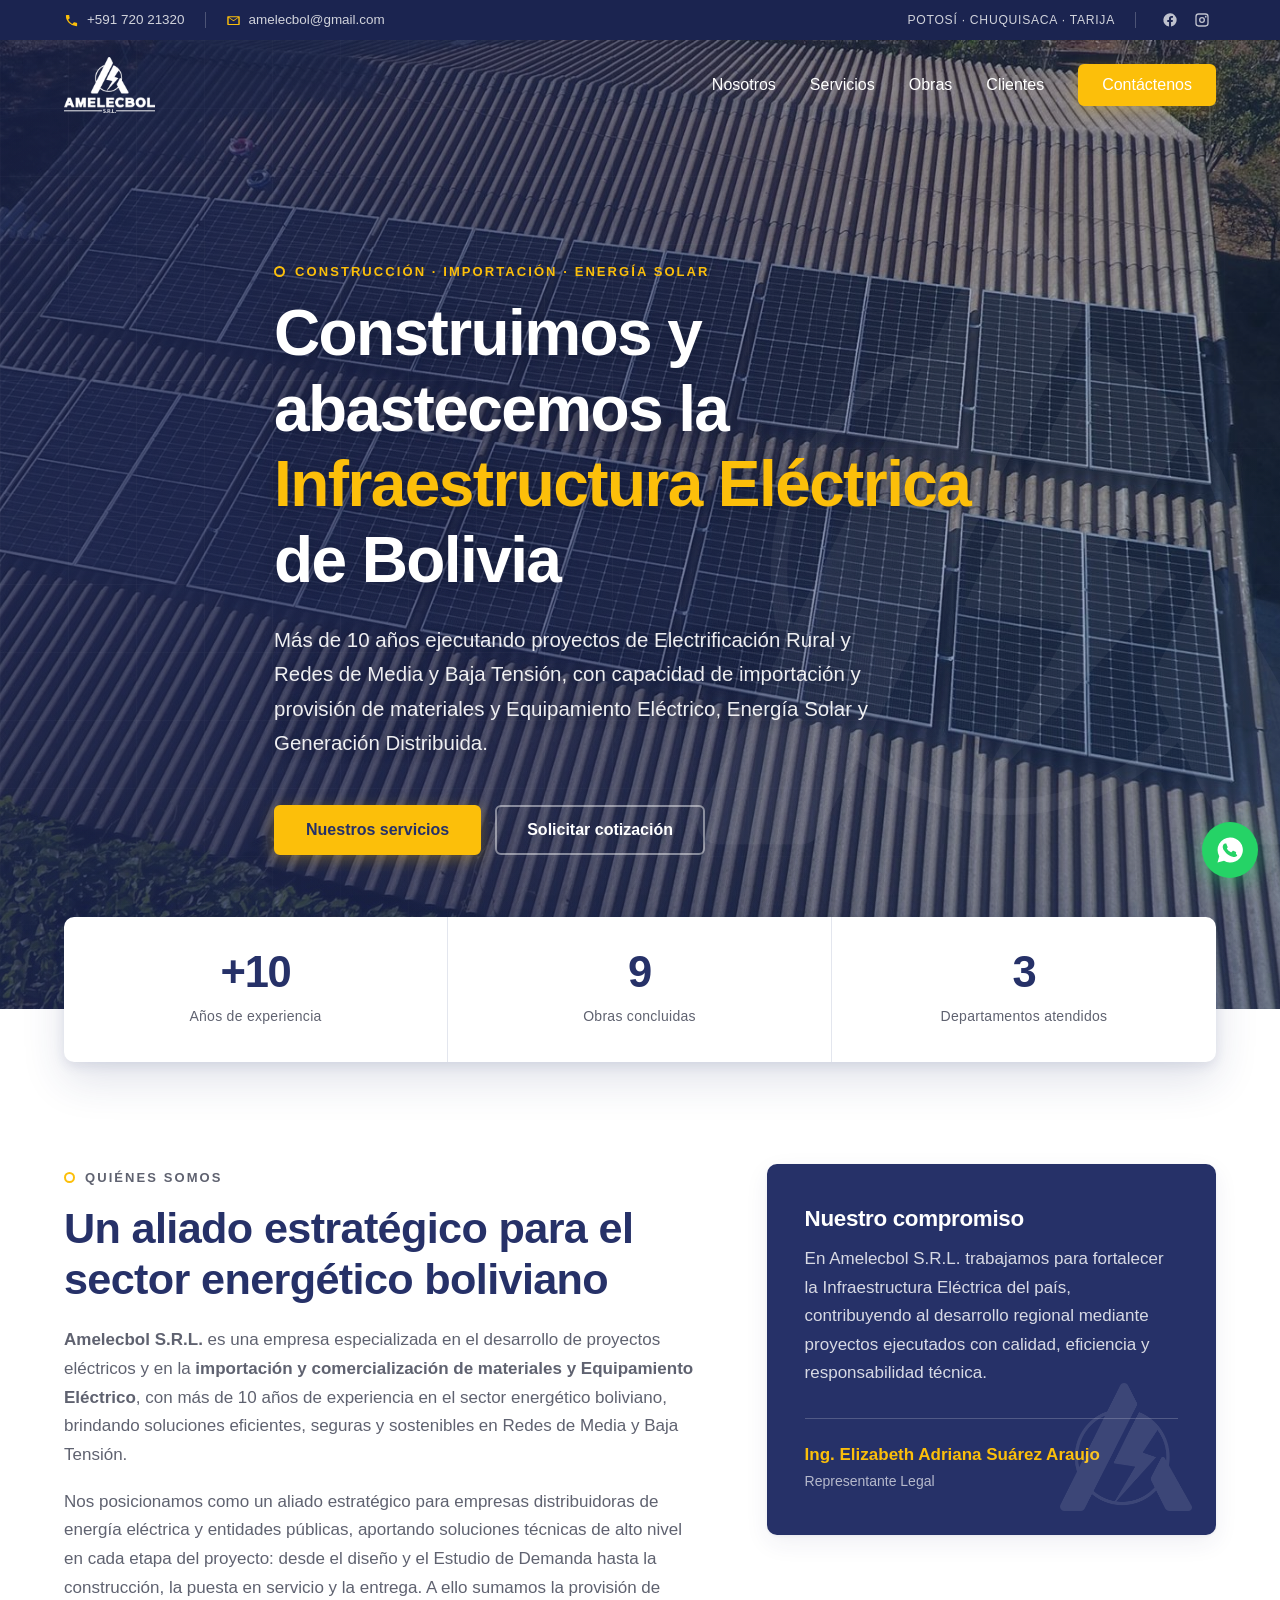
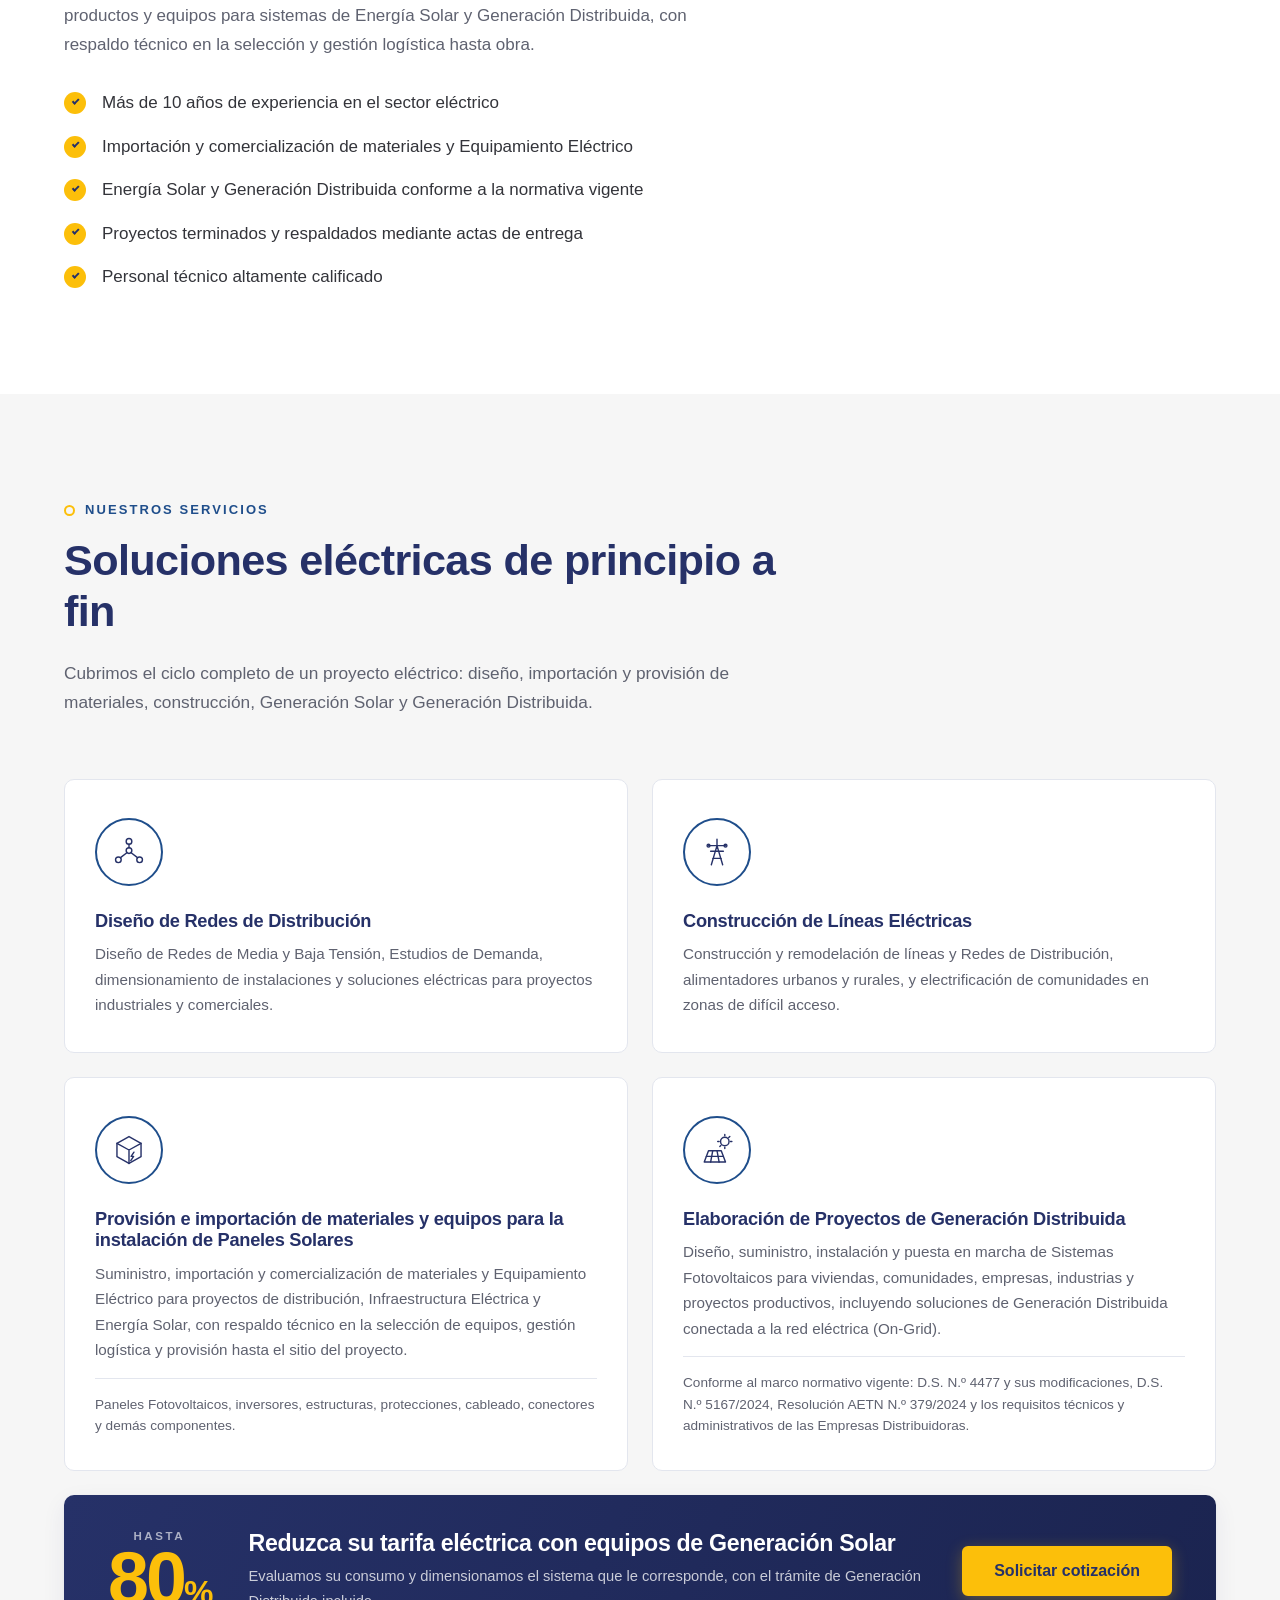
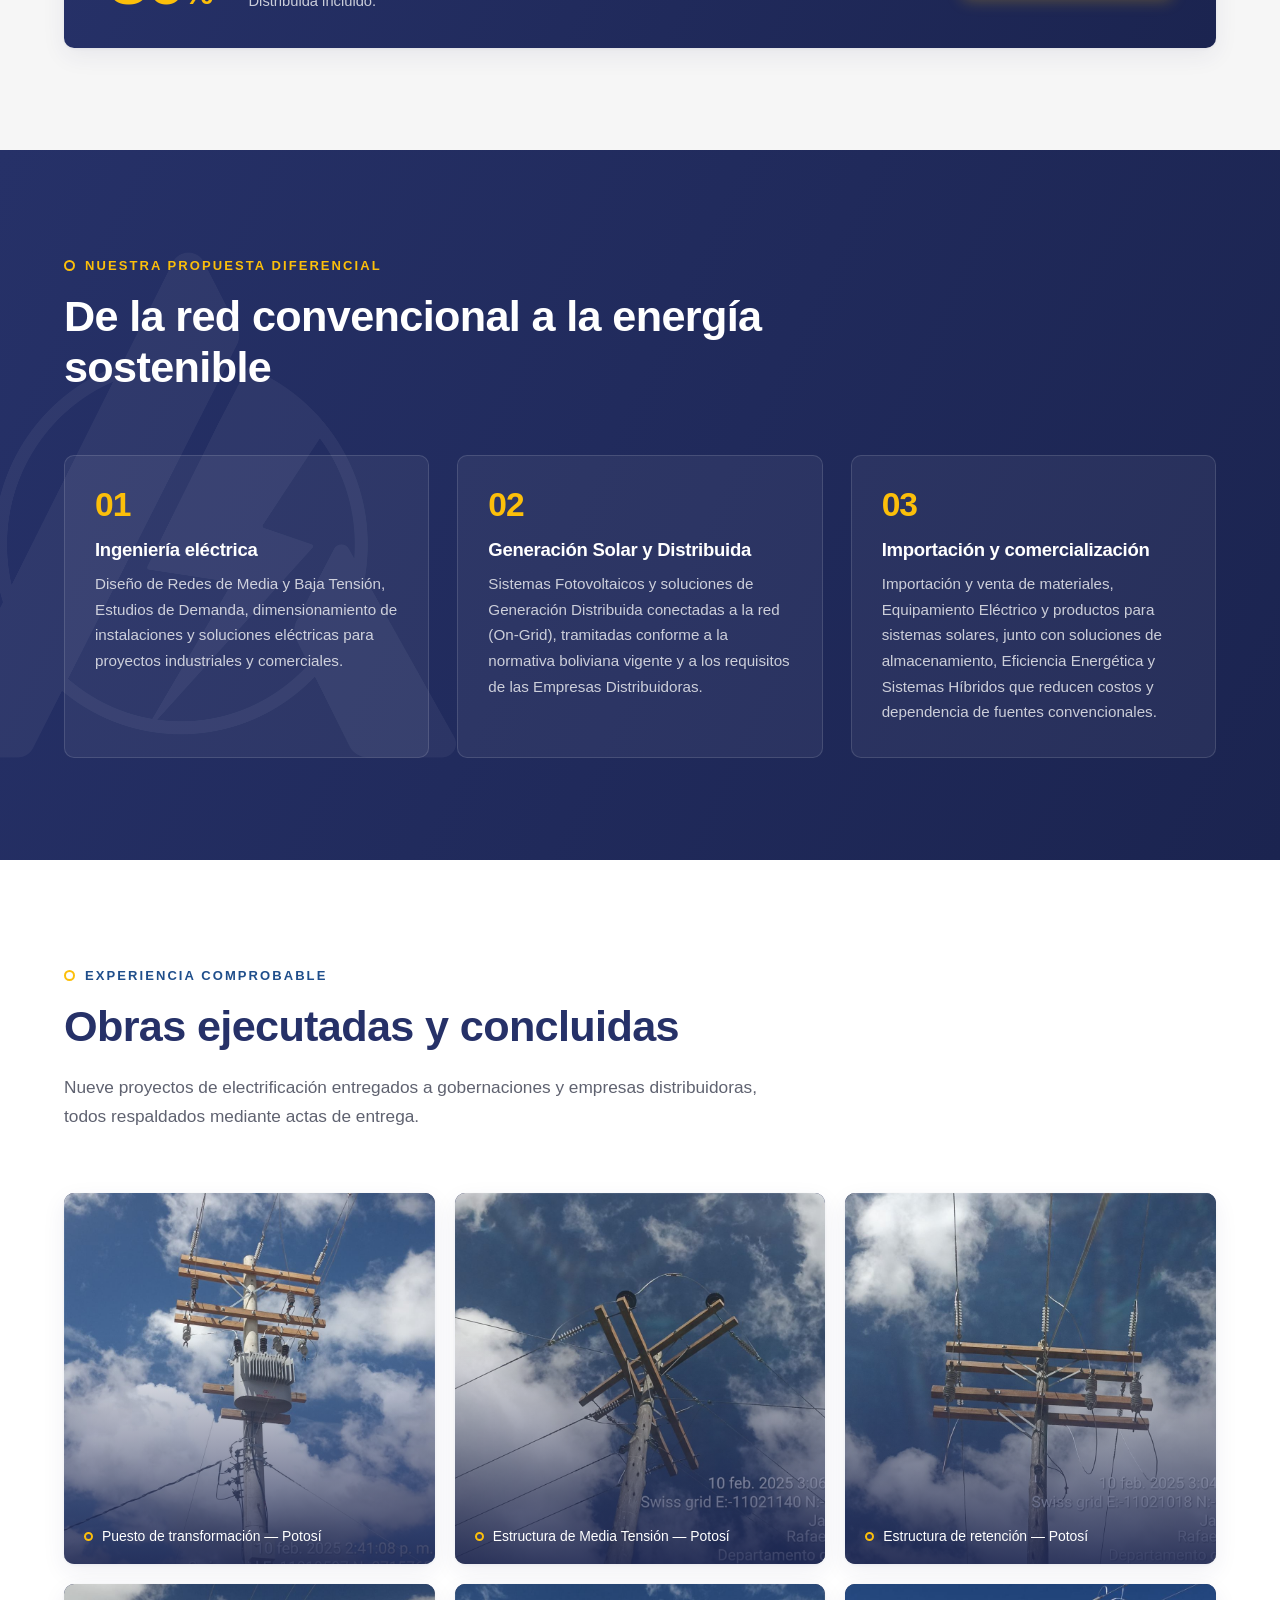
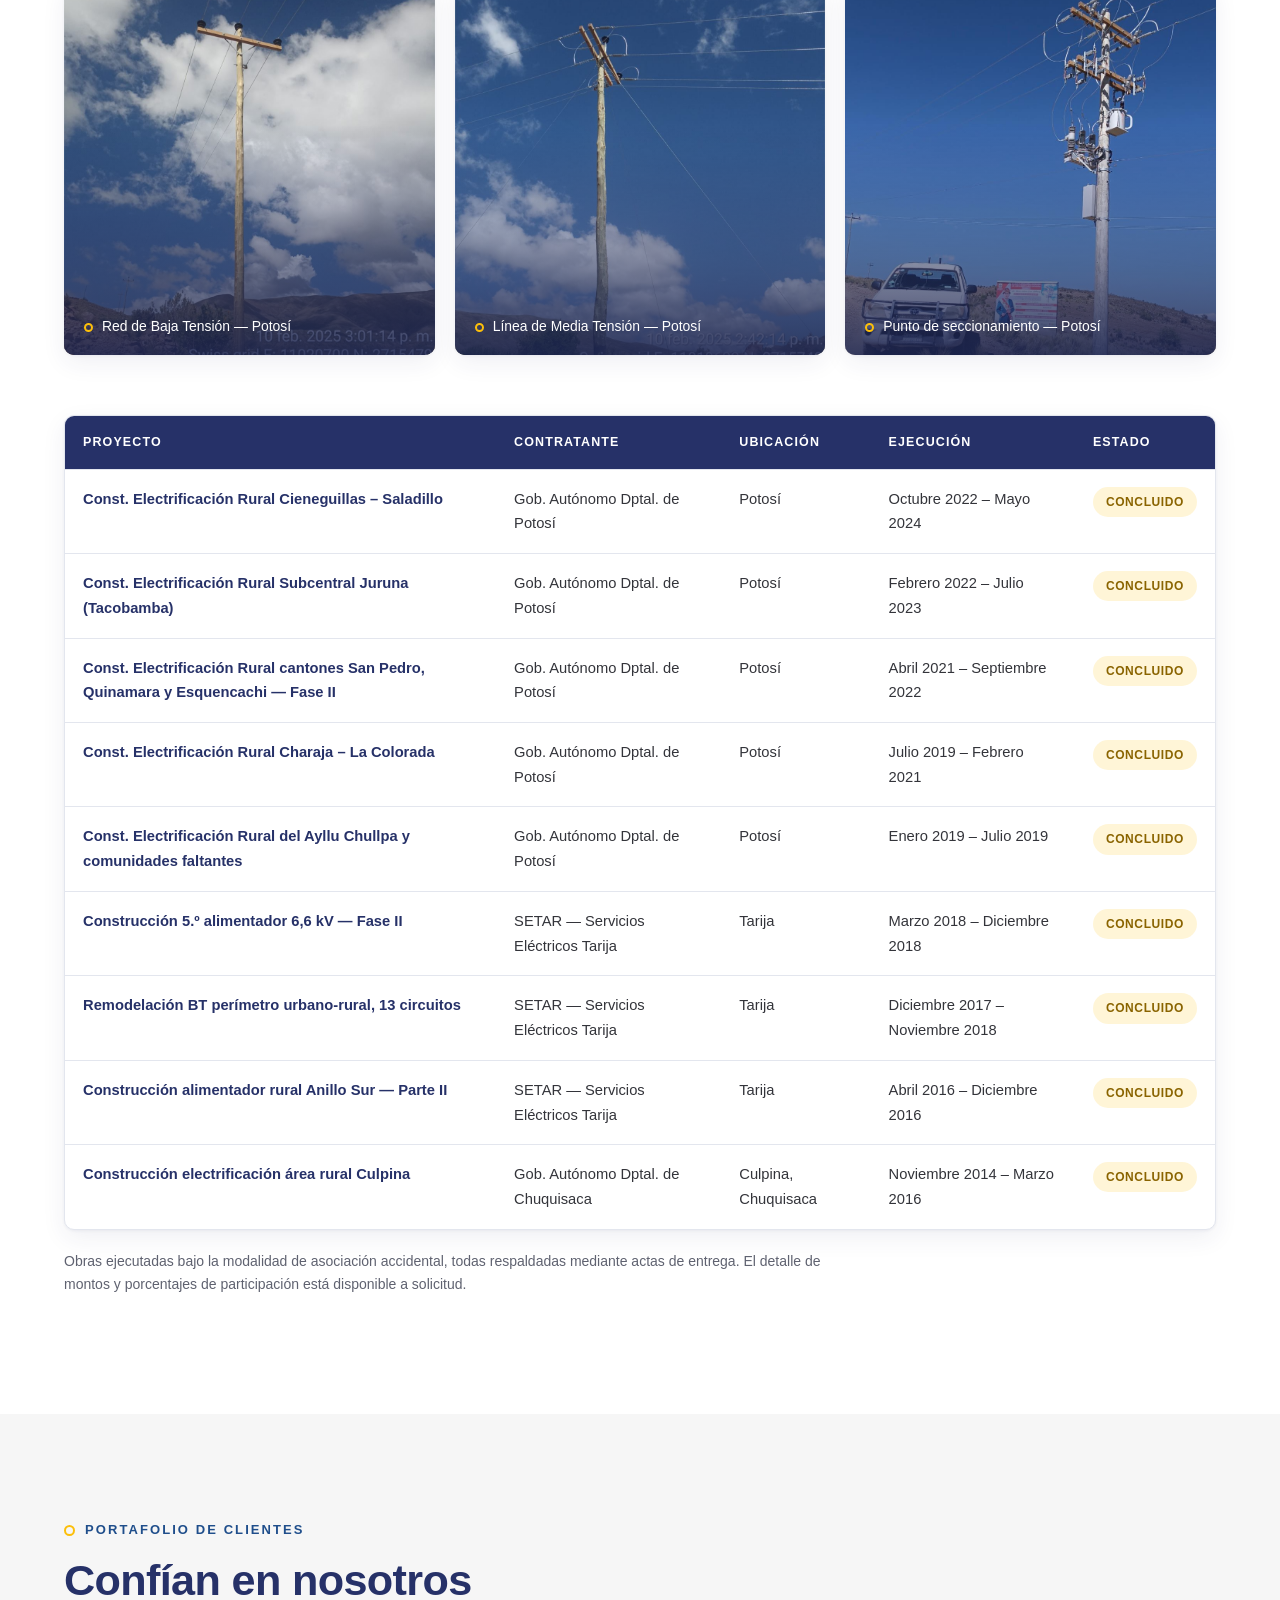
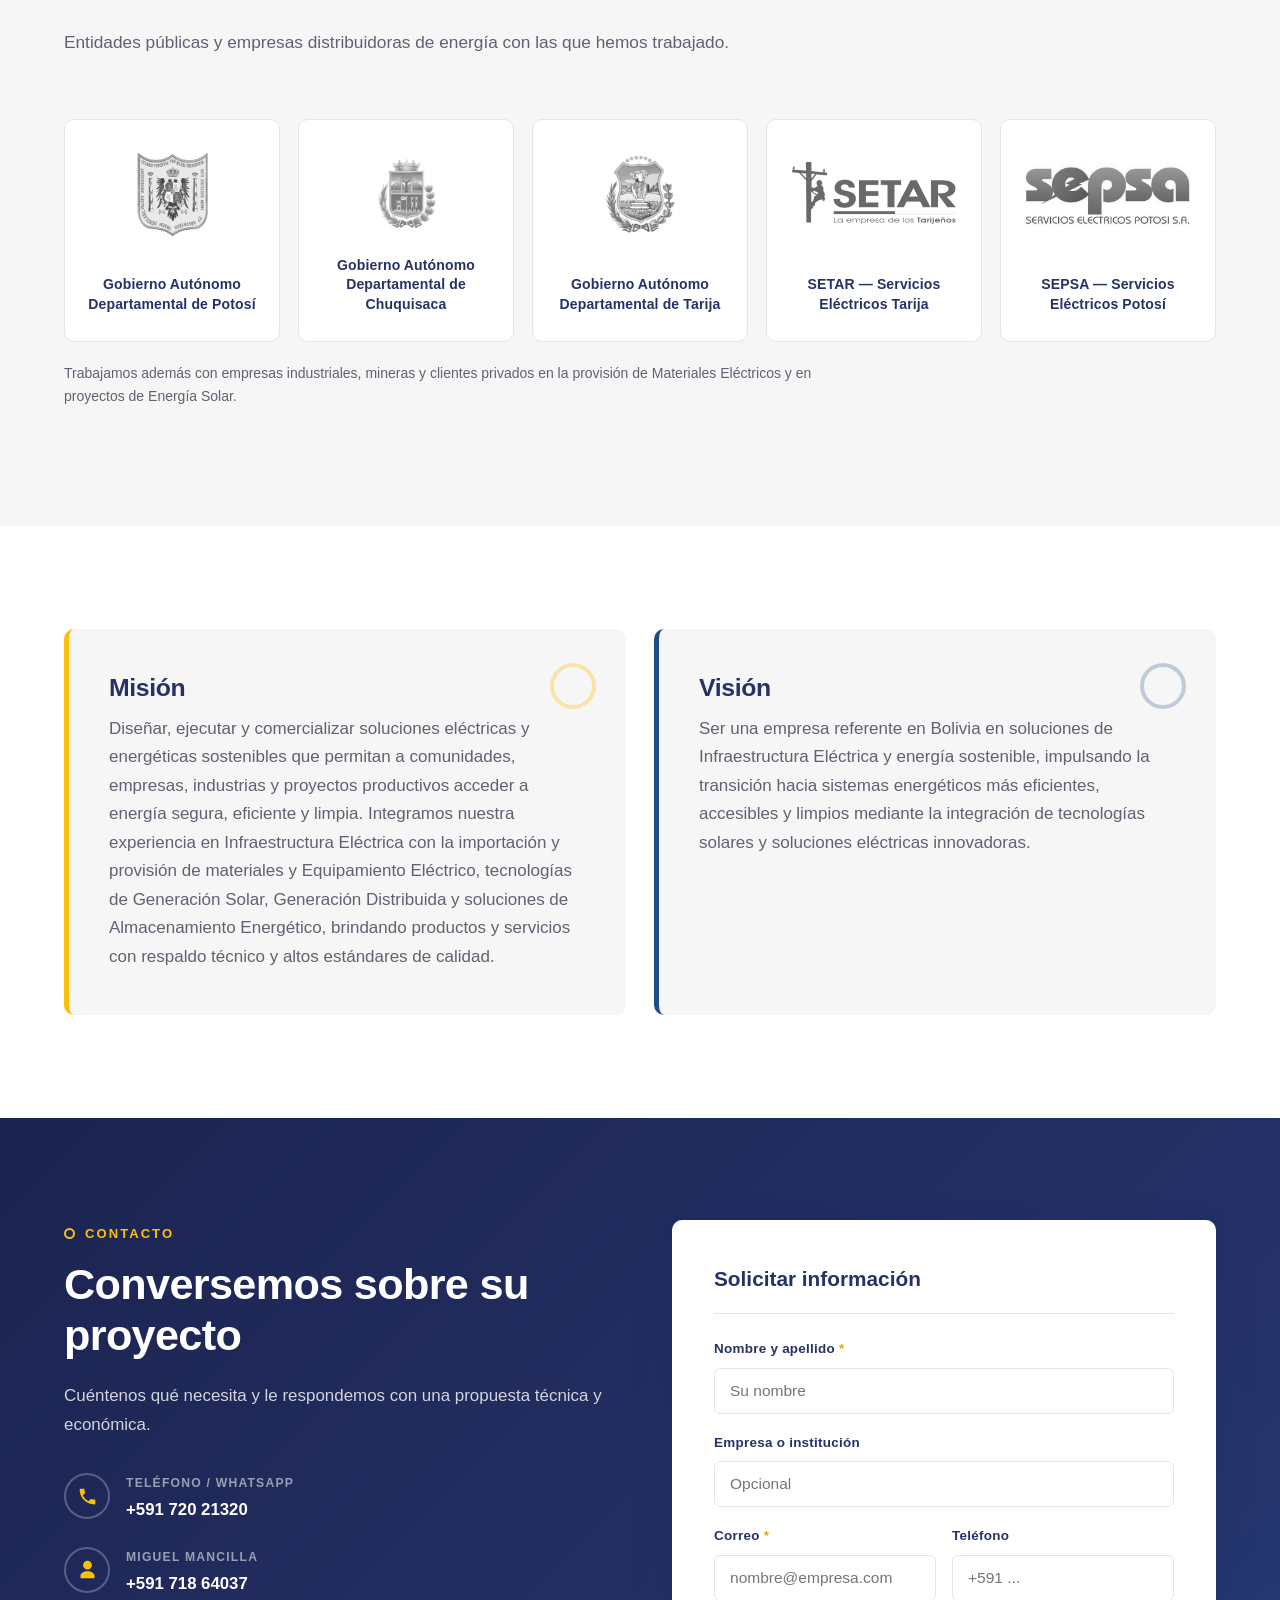
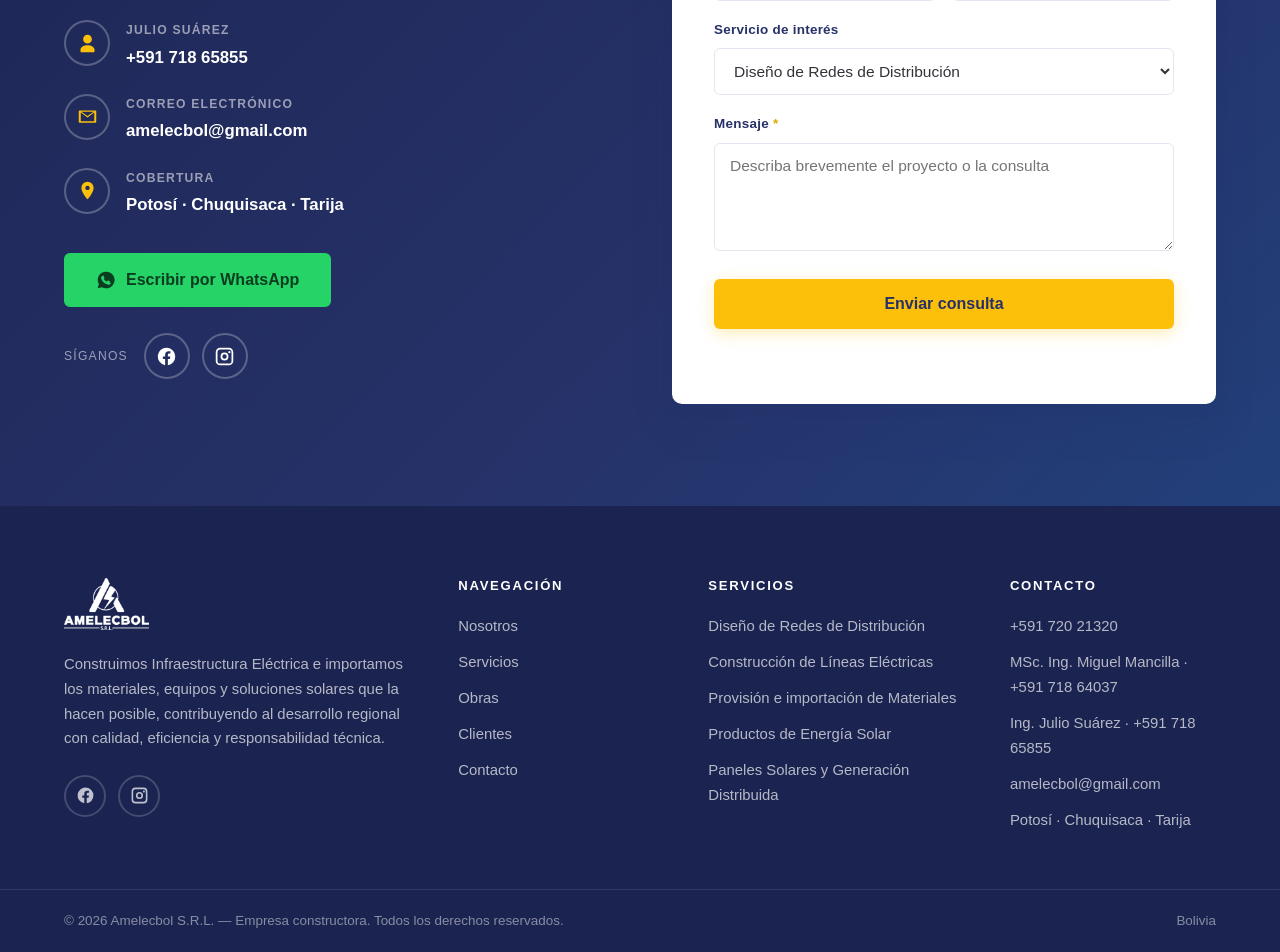
==== commit 98594f98: "nombres" ====
--- a/index.html
+++ b/index.html
@@ -684,8 +684,8 @@
       <h3>Contacto</h3>
       <ul>
         <li><a href="tel:+59172021320">+591 720 21320</a></li>
-        <li>Miguel Mancilla · <a href="tel:+59171864037">+591 718 64037</a></li>
-        <li>Julio Suárez · <a href="tel:+59171865855">+591 718 65855</a></li>
+        <li>MSc. Ing. Miguel Mancilla · <a href="tel:+59171864037">+591 718 64037</a></li>
+        <li> Ing. Julio Suárez · <a href="tel:+59171865855">+591 718 65855</a></li>
         <li><a href="mailto:amelecbol@gmail.com">amelecbol@gmail.com</a></li>
         <li>Potosí · Chuquisaca · Tarija</li>
       </ul>
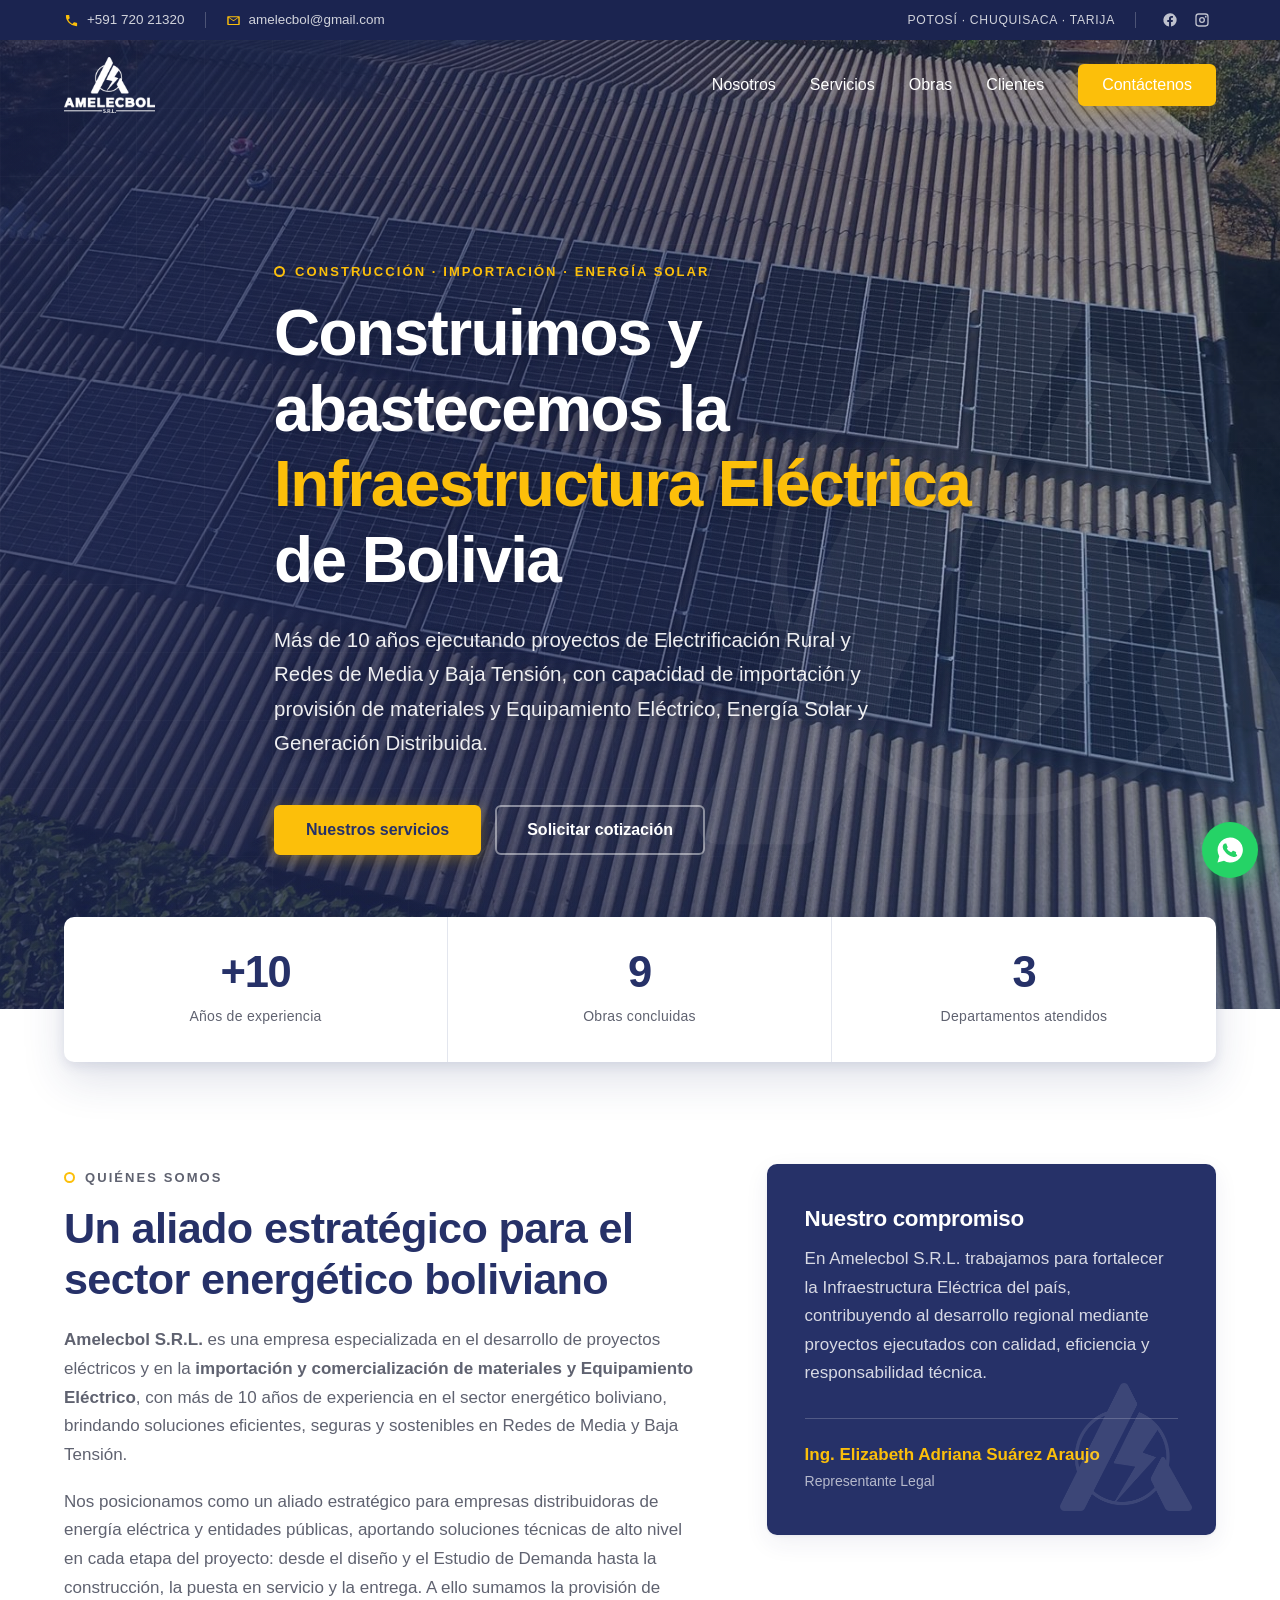
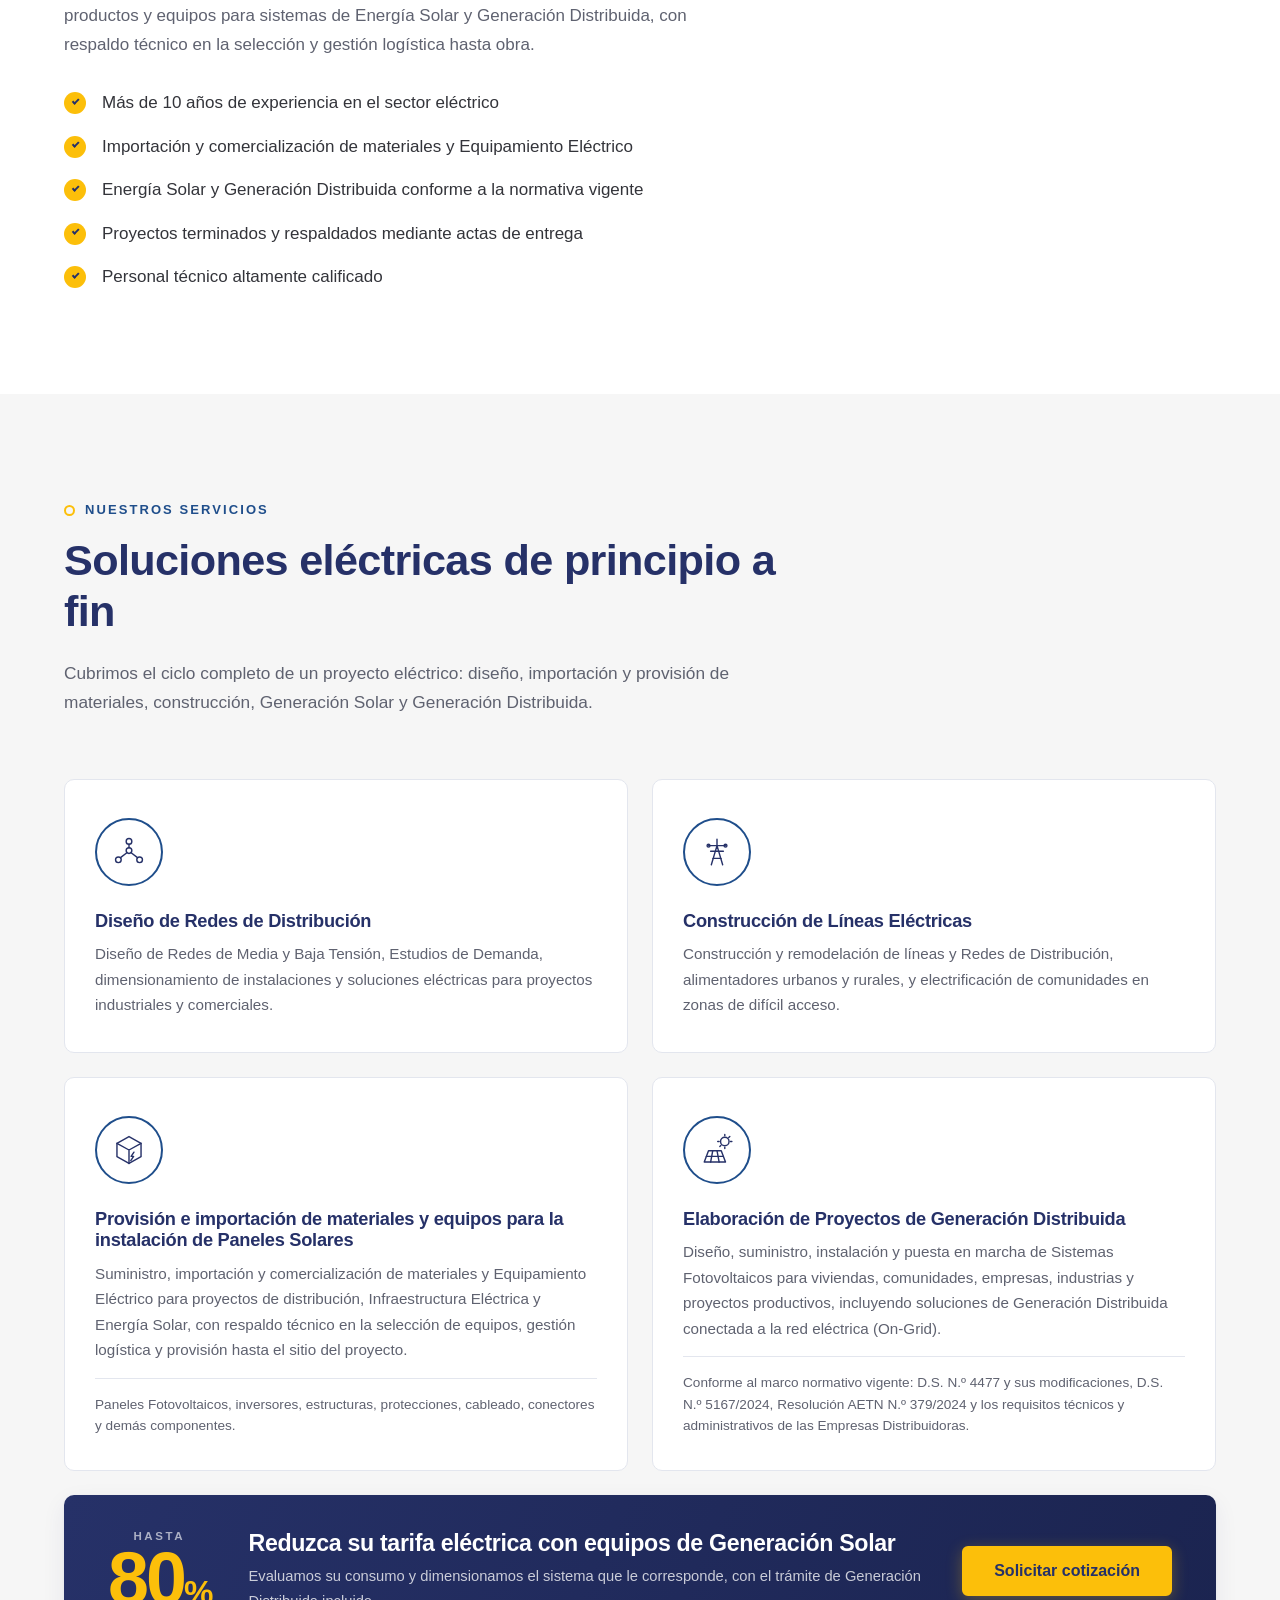
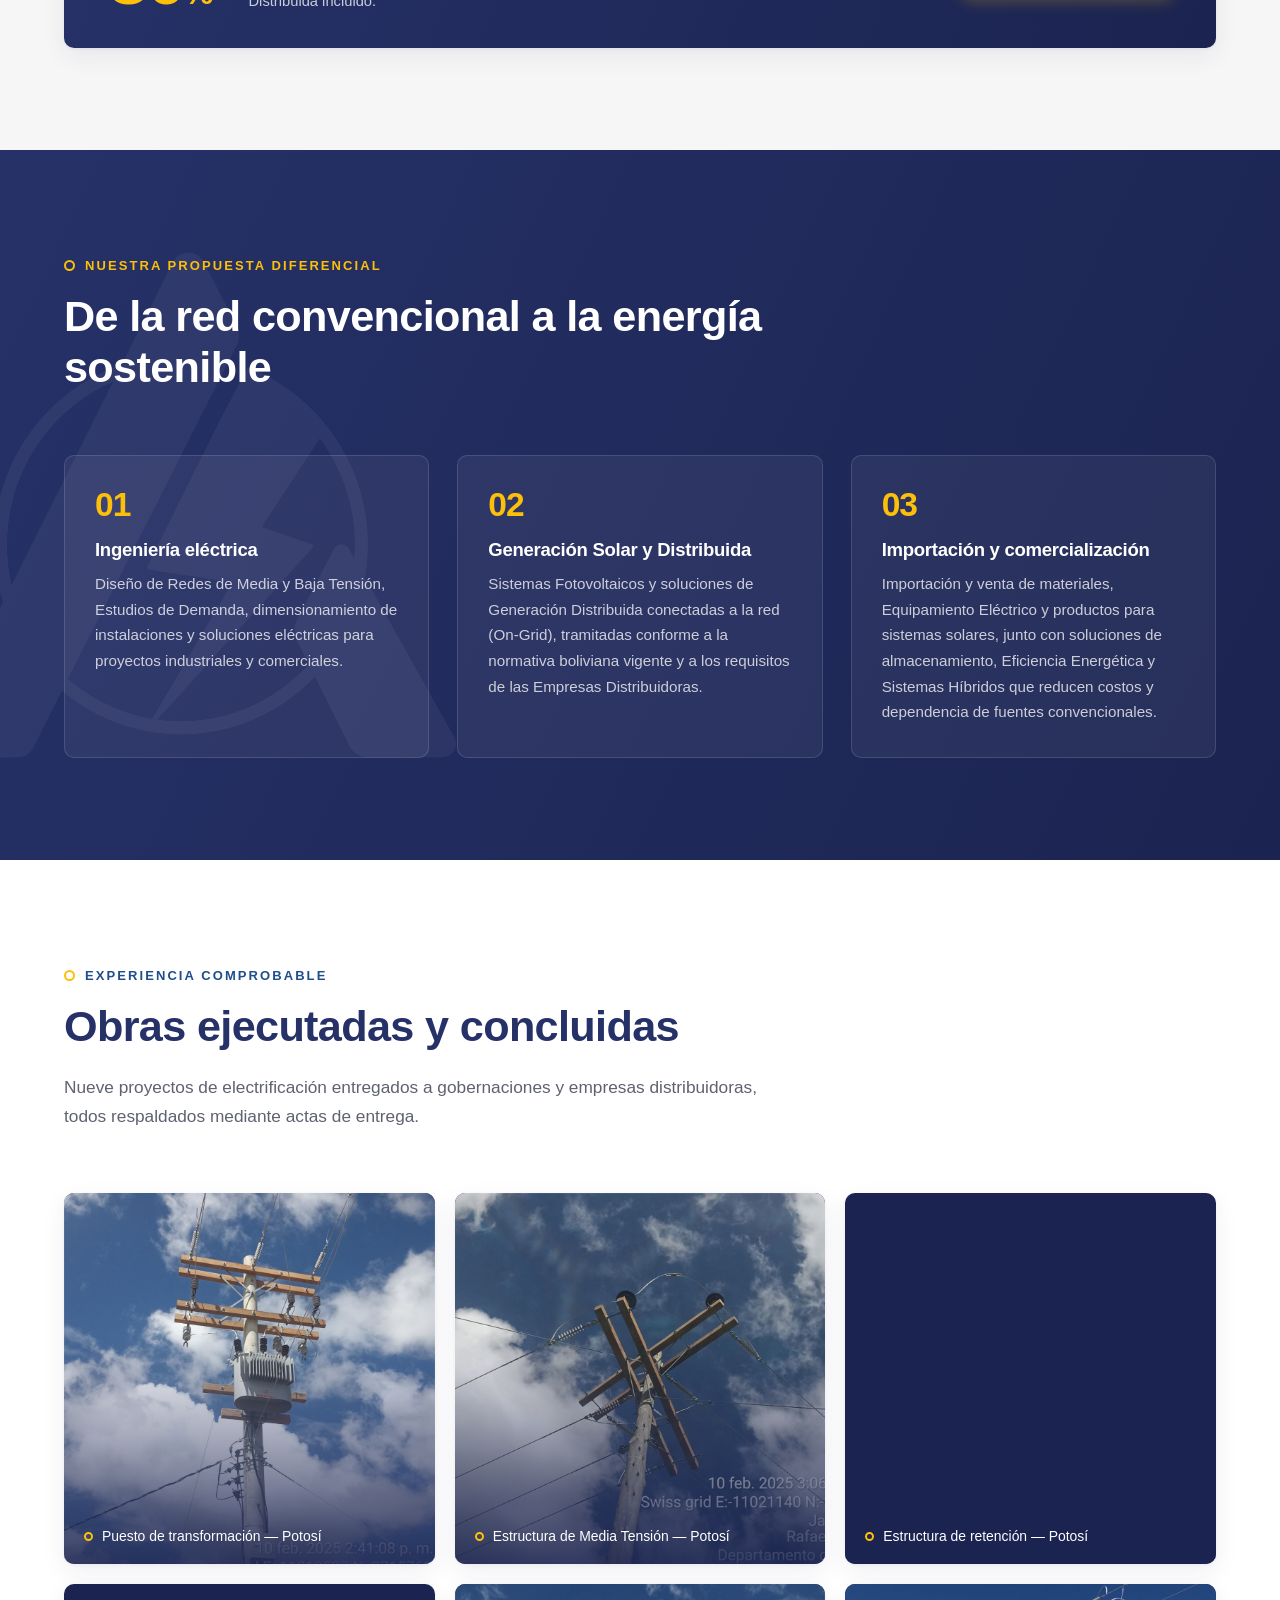
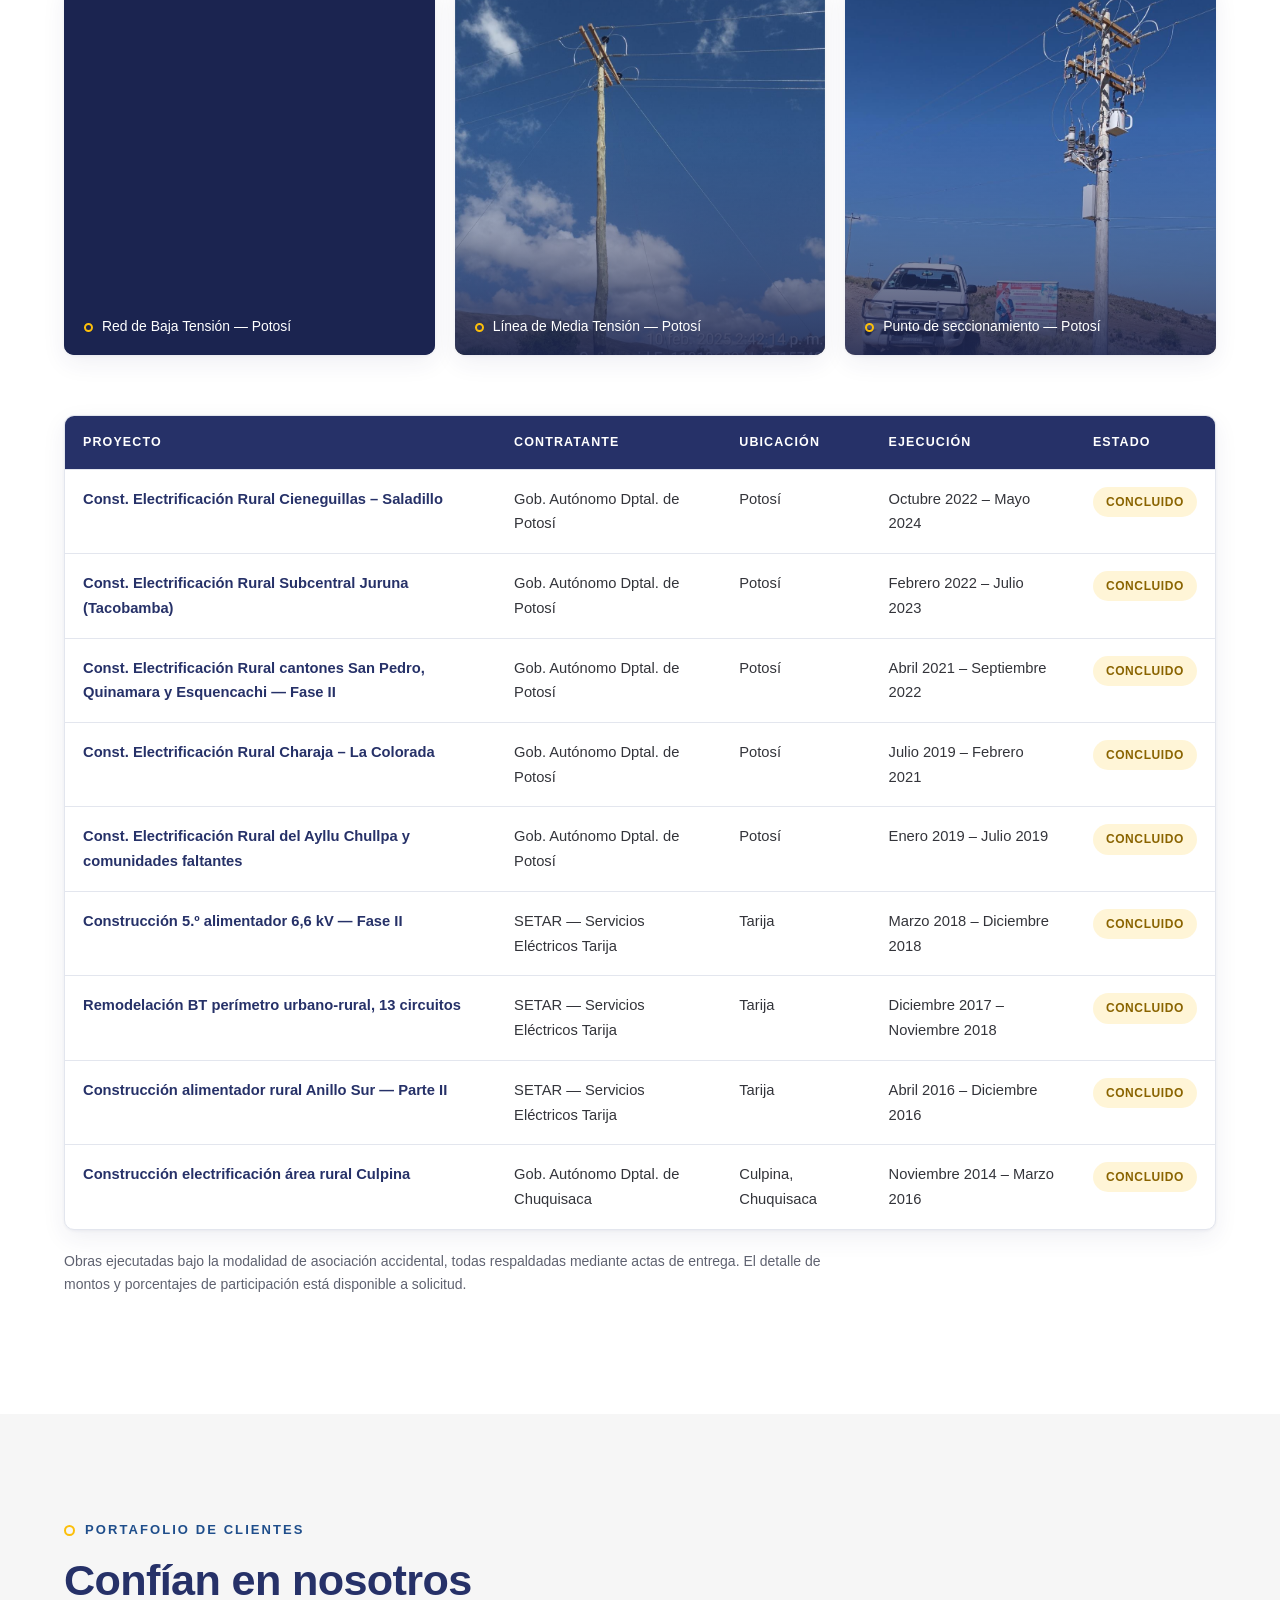
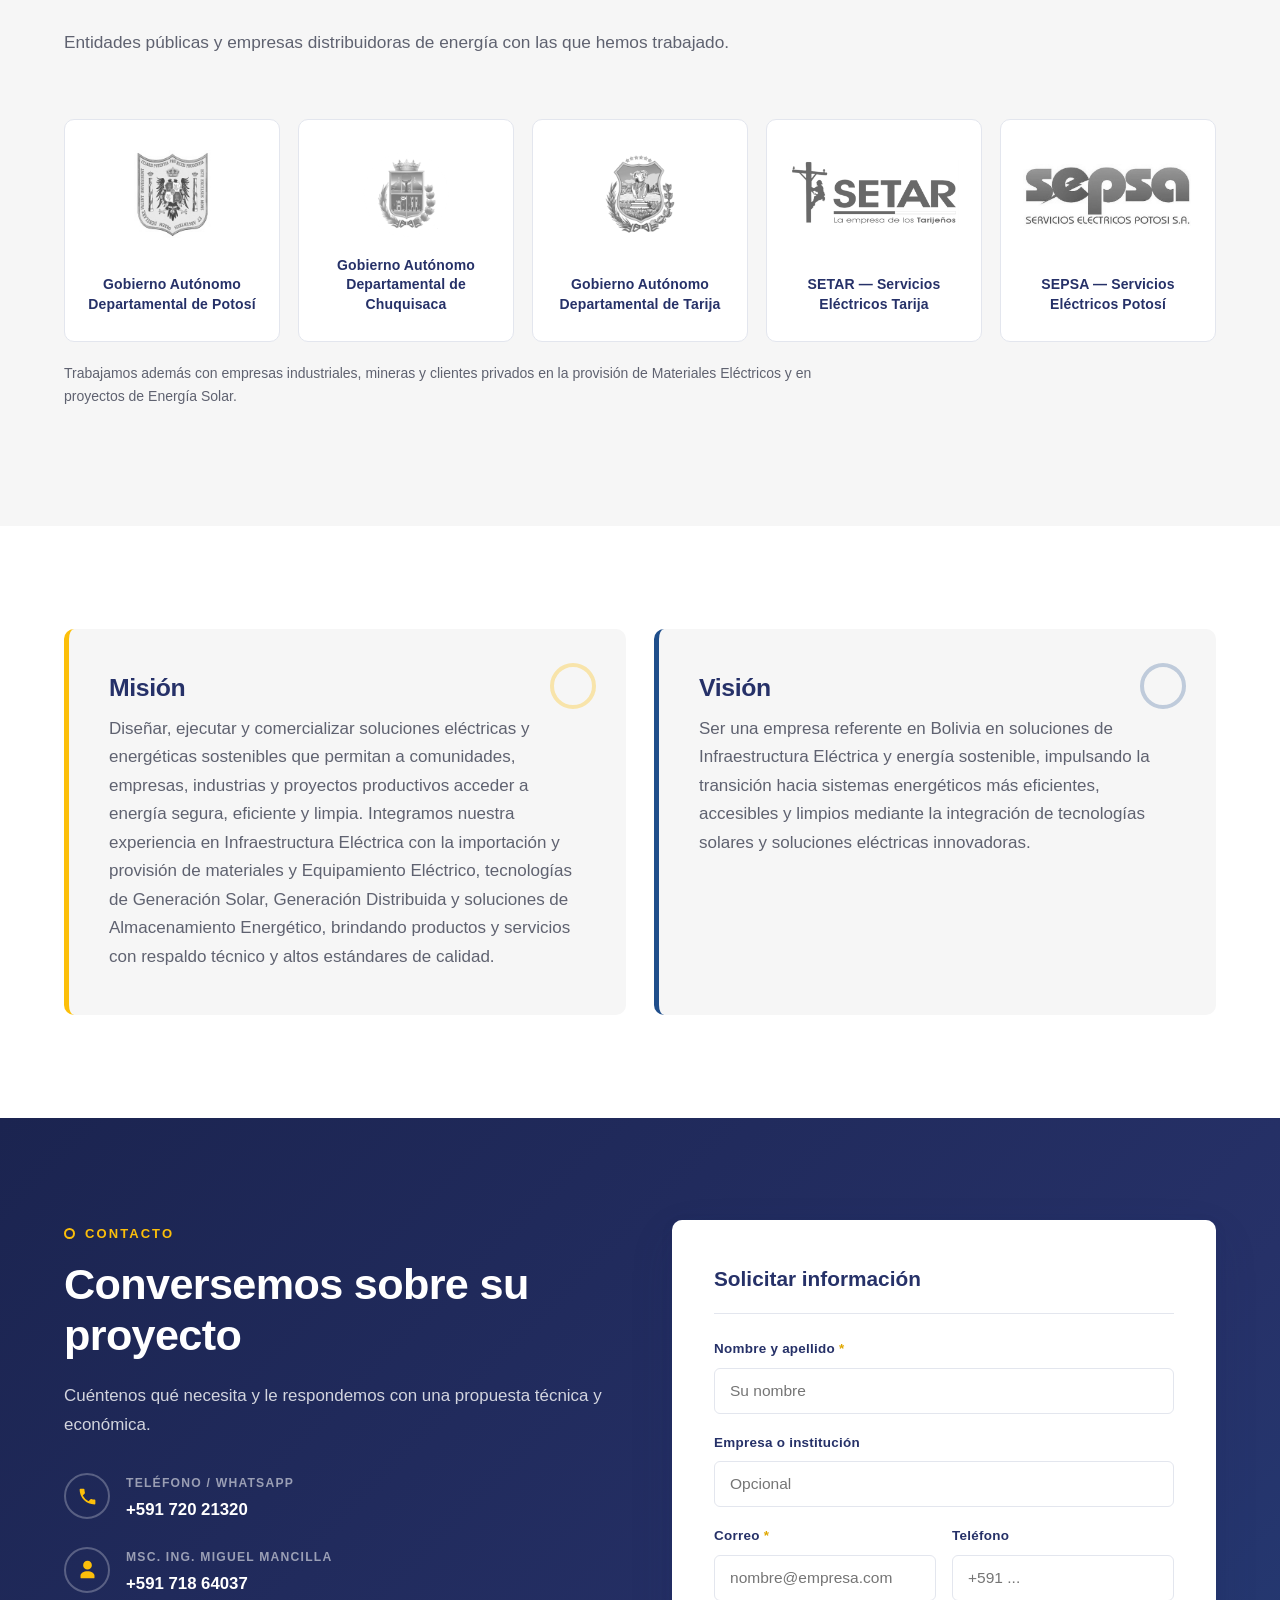
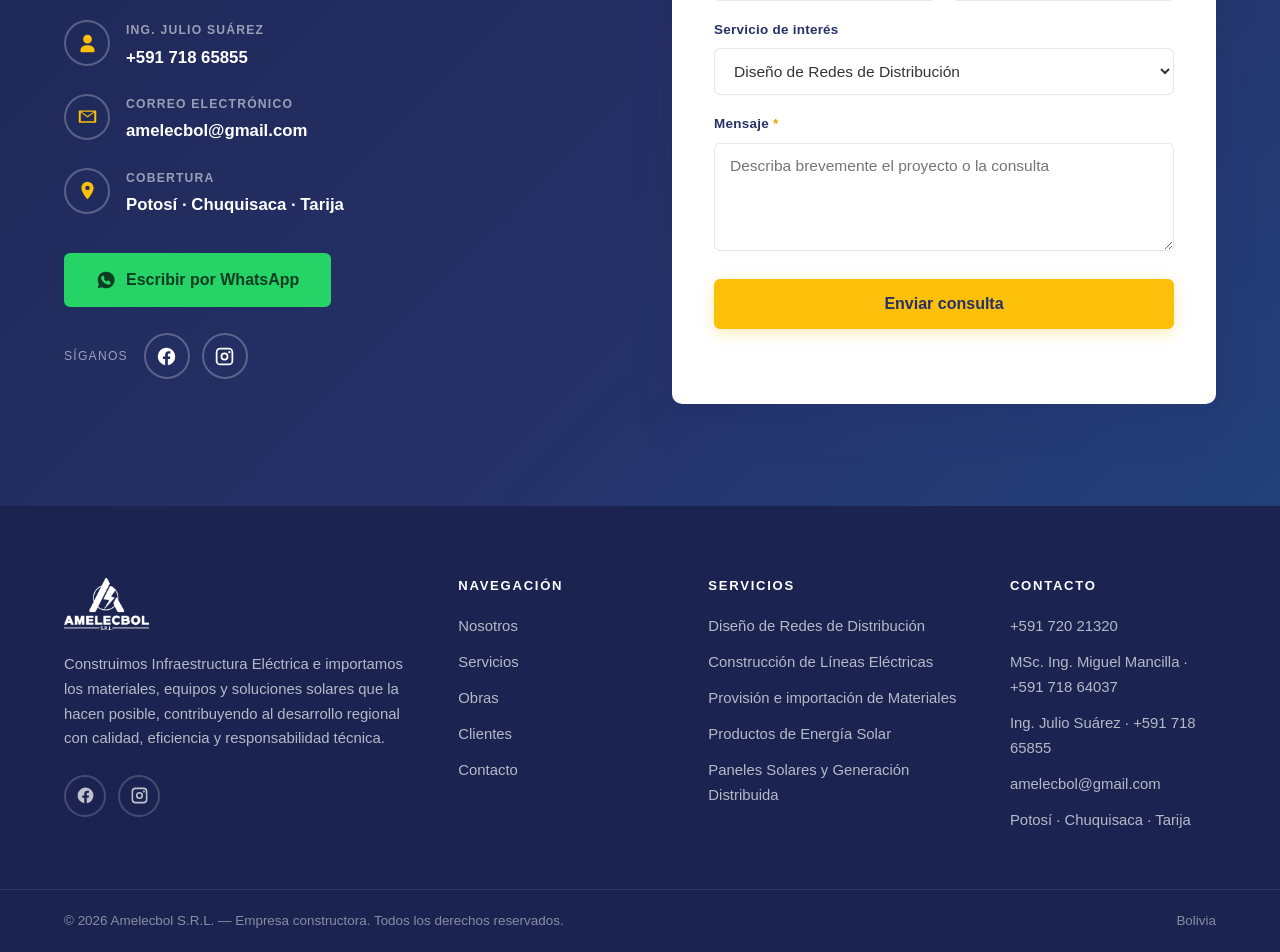
==== commit d90ea9c3: "nombres 2" ====
--- a/index.html
+++ b/index.html
@@ -542,14 +542,14 @@
             <span class="contacto__ico" aria-hidden="true">
               <svg viewBox="0 0 24 24"><path d="M12 12a5 5 0 1 0 0-10 5 5 0 0 0 0 10zm0 2c-4.4 0-8 2.2-8 5v2a1 1 0 0 0 1 1h14a1 1 0 0 0 1-1v-2c0-2.8-3.6-5-8-5z"/></svg>
             </span>
-            <span><span class="contacto__rot">Miguel Mancilla</span>
+            <span><span class="contacto__rot">MSc. Ing. Miguel Mancilla</span>
             <a href="tel:+59171864037">+591 718 64037</a></span>
           </li>
           <li>
             <span class="contacto__ico" aria-hidden="true">
               <svg viewBox="0 0 24 24"><path d="M12 12a5 5 0 1 0 0-10 5 5 0 0 0 0 10zm0 2c-4.4 0-8 2.2-8 5v2a1 1 0 0 0 1 1h14a1 1 0 0 0 1-1v-2c0-2.8-3.6-5-8-5z"/></svg>
             </span>
-            <span><span class="contacto__rot">Julio Suárez</span>
+            <span><span class="contacto__rot">Ing. Julio Suárez</span>
             <a href="tel:+59171865855">+591 718 65855</a></span>
           </li>
           <li>
@@ -685,7 +685,7 @@
       <ul>
         <li><a href="tel:+59172021320">+591 720 21320</a></li>
         <li>MSc. Ing. Miguel Mancilla · <a href="tel:+59171864037">+591 718 64037</a></li>
-        <li> Ing. Julio Suárez · <a href="tel:+59171865855">+591 718 65855</a></li>
+        <li>Ing. Julio Suárez · <a href="tel:+59171865855">+591 718 65855</a></li>
         <li><a href="mailto:amelecbol@gmail.com">amelecbol@gmail.com</a></li>
         <li>Potosí · Chuquisaca · Tarija</li>
       </ul>
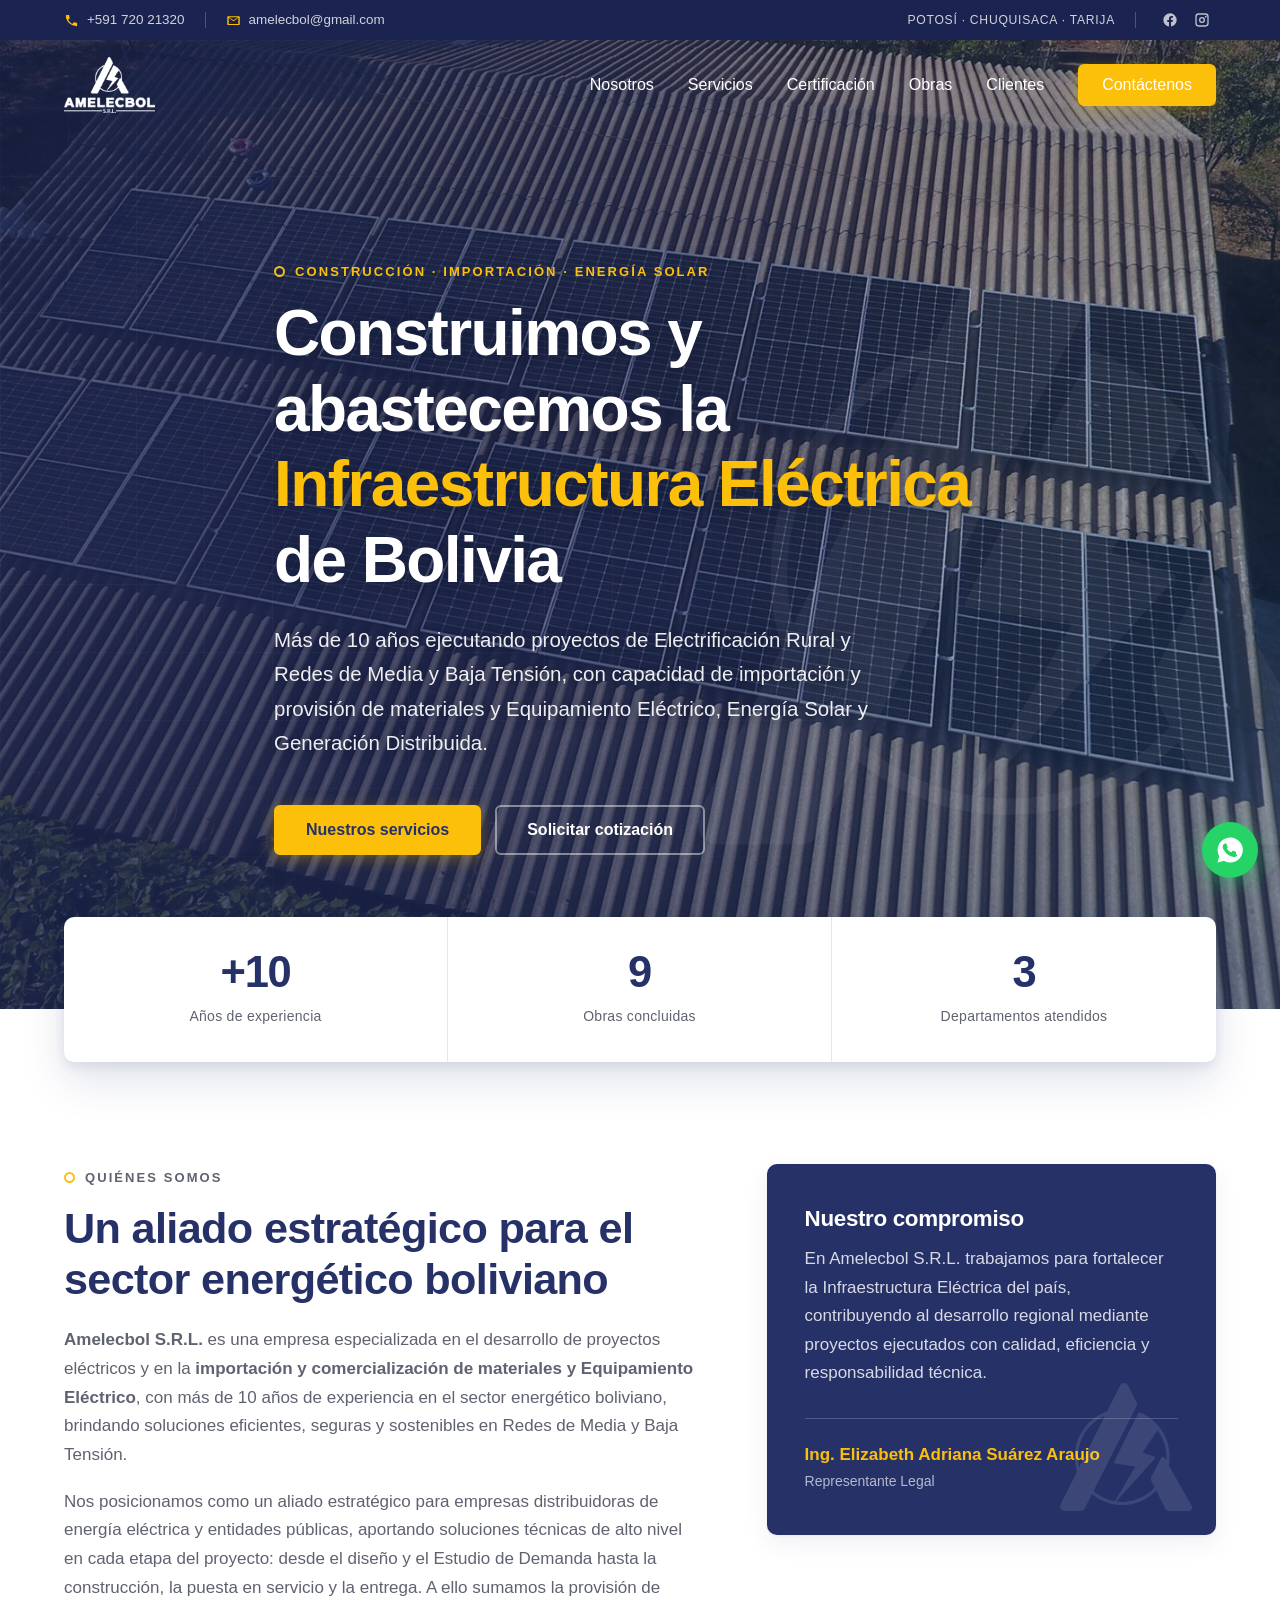
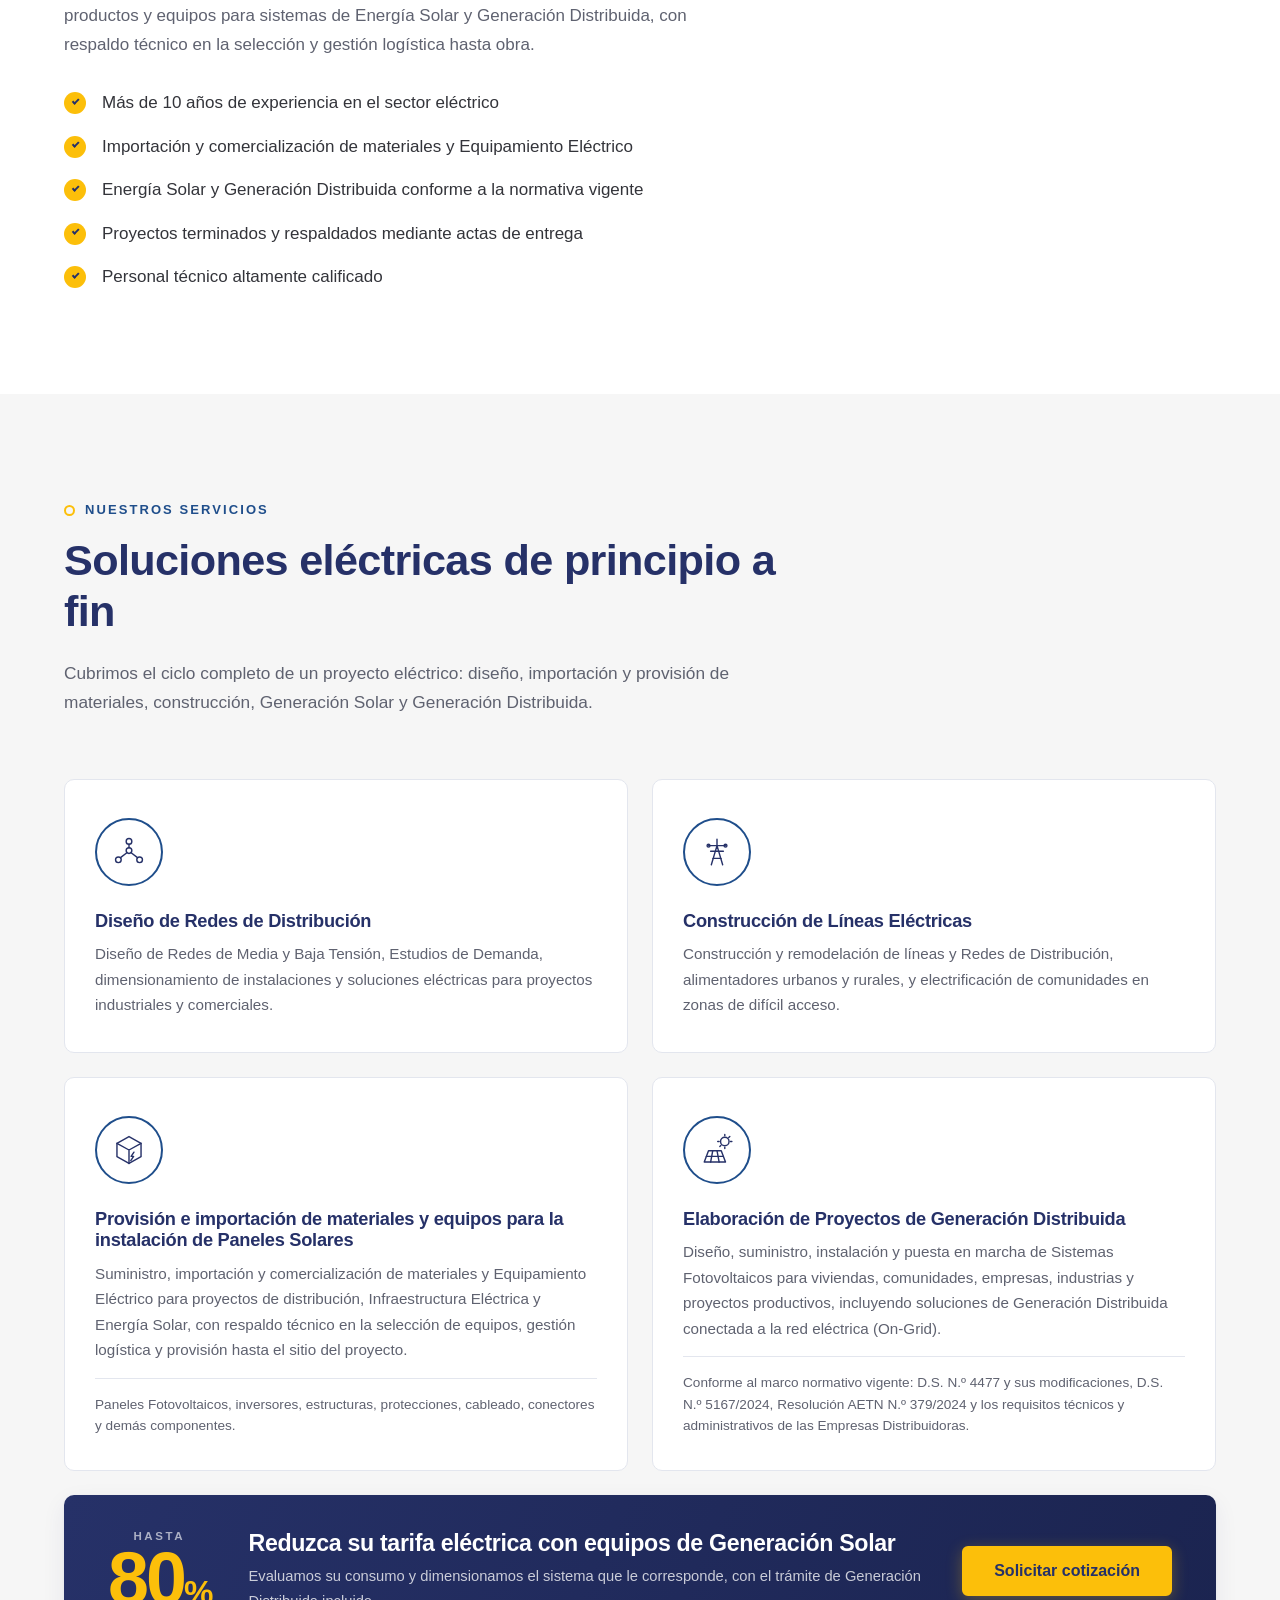
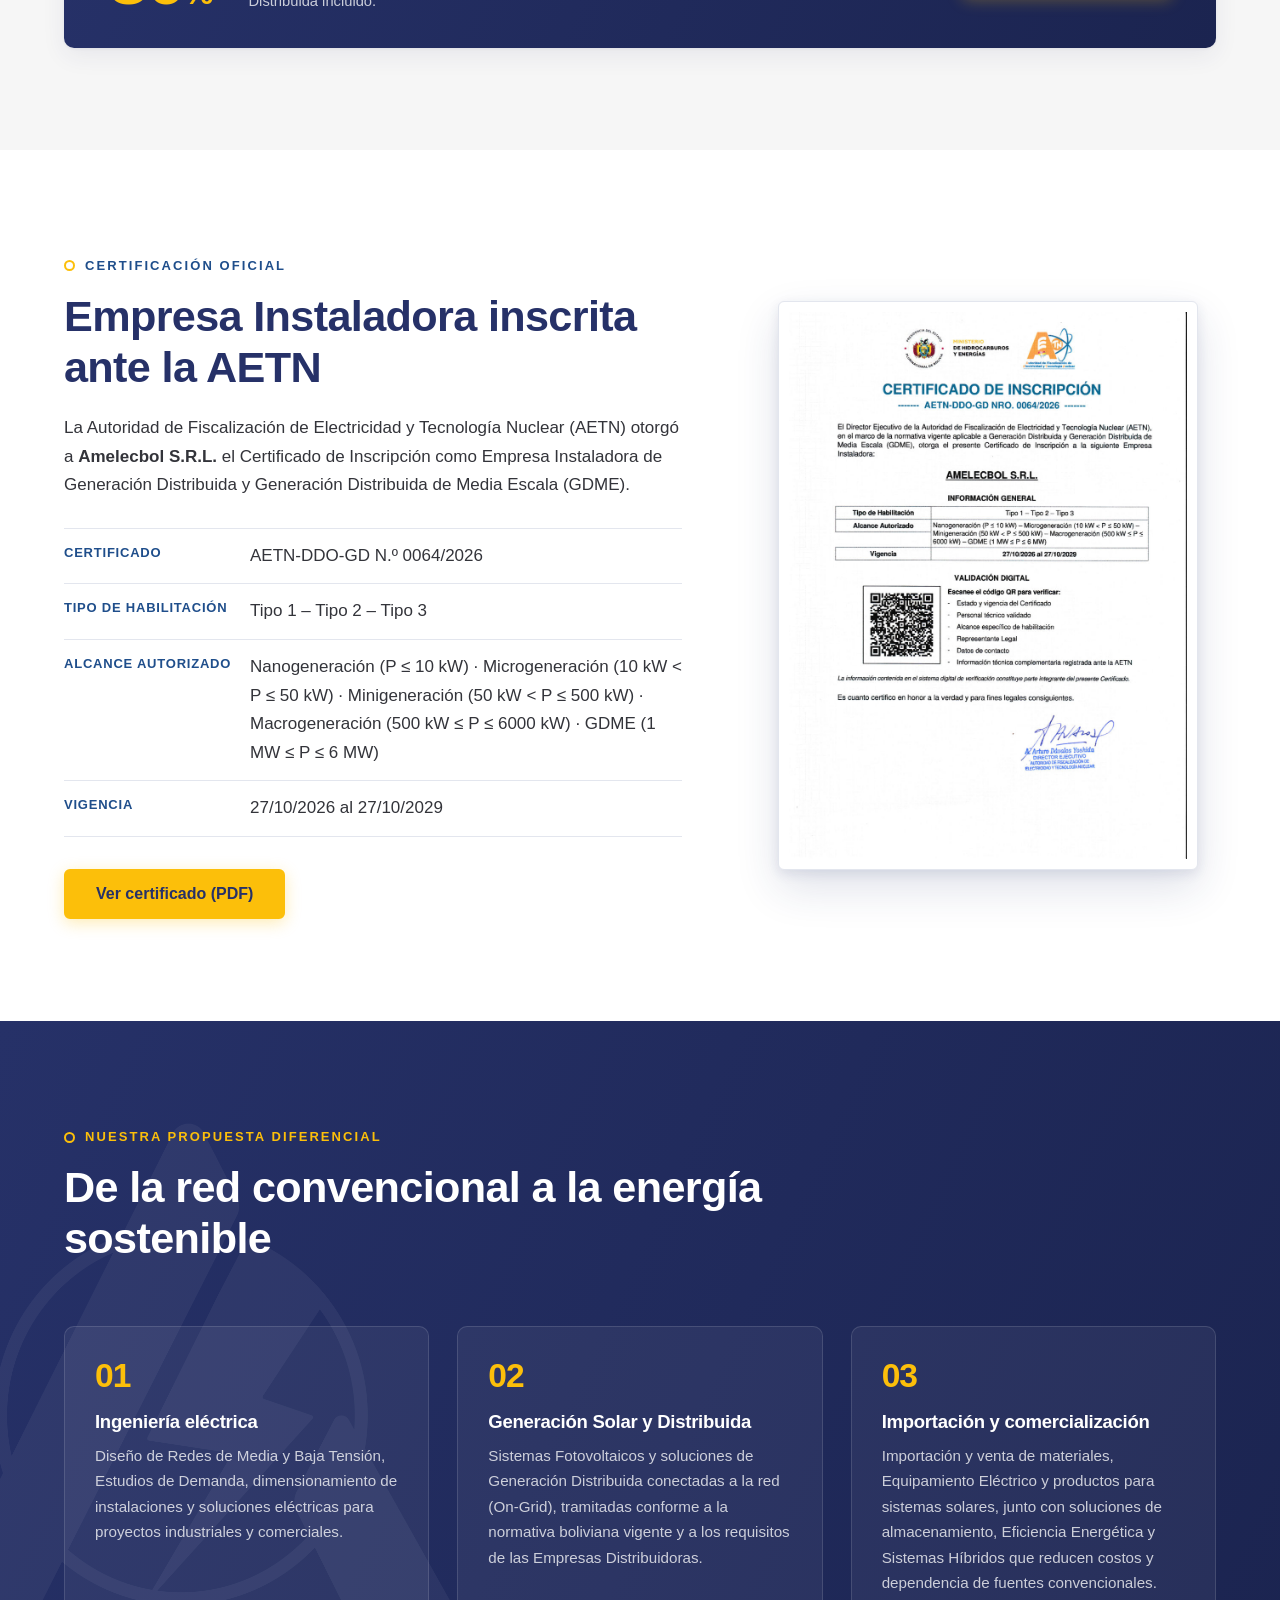
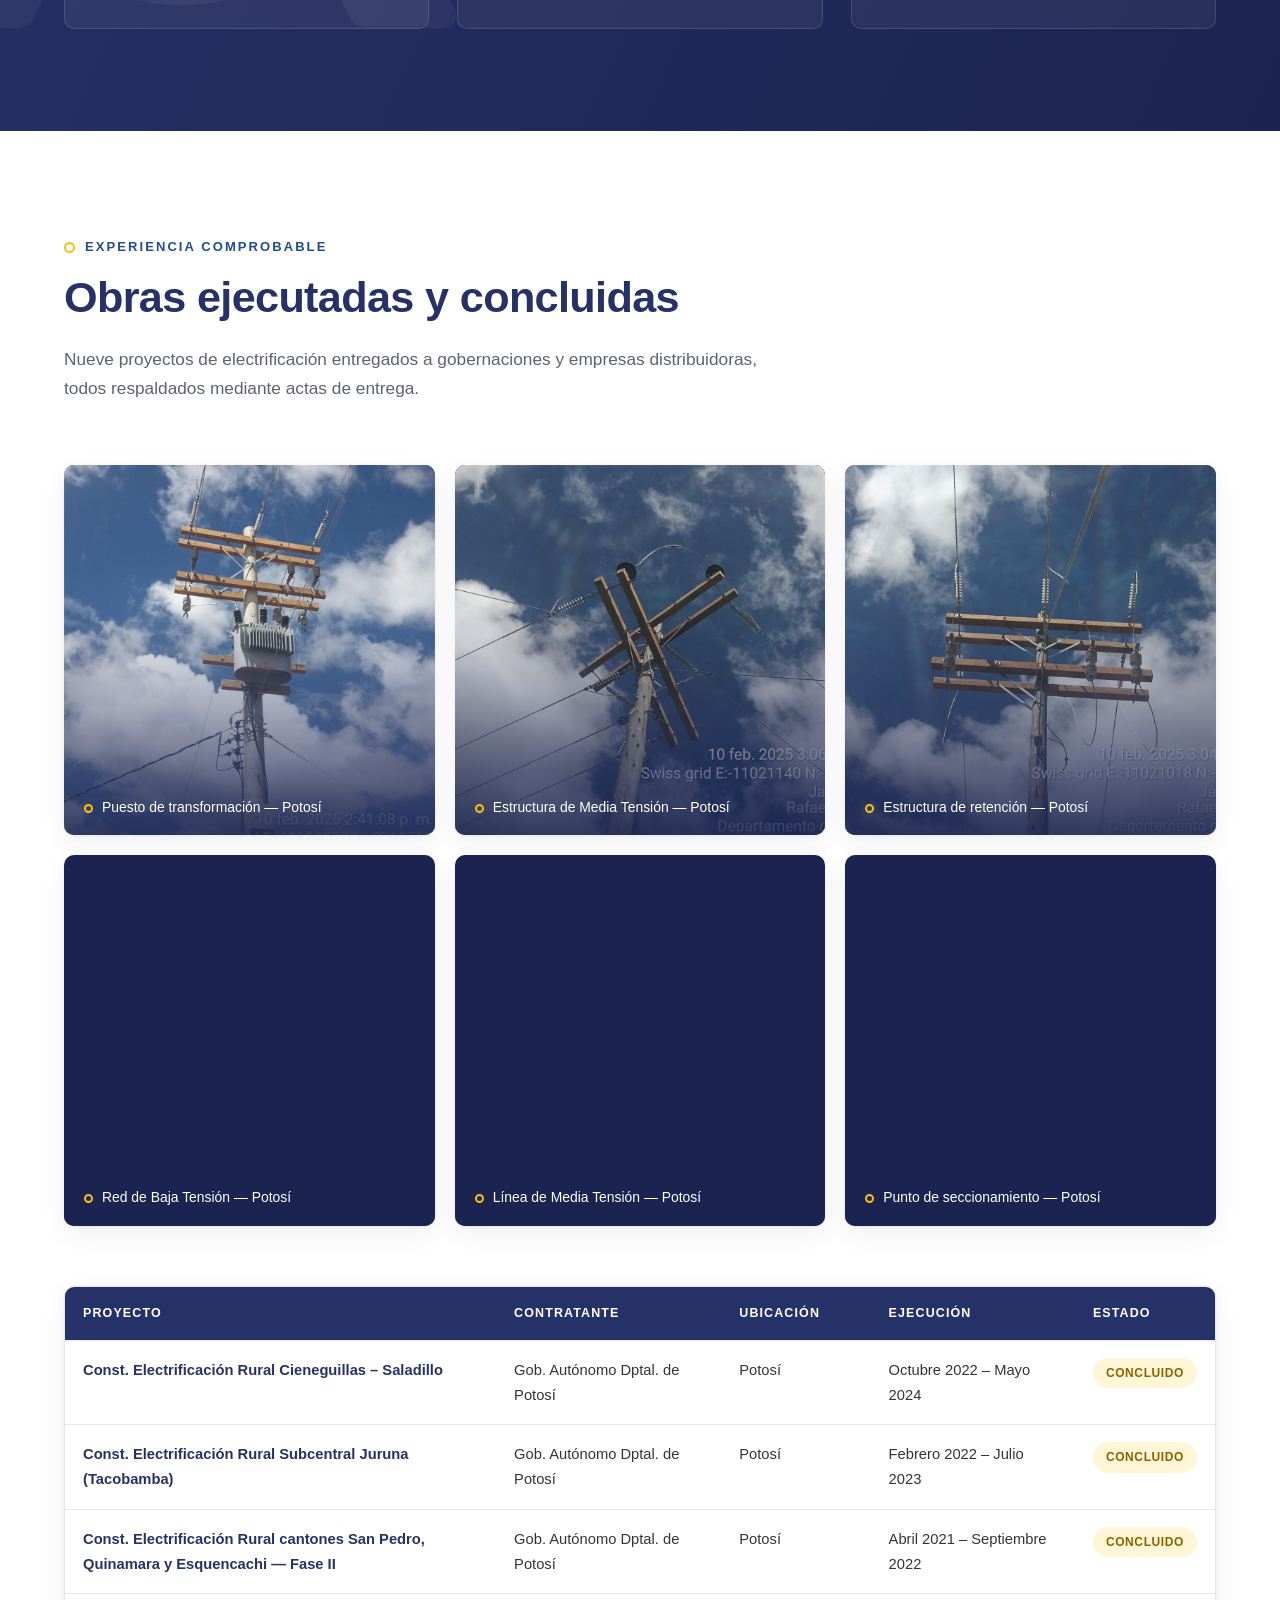
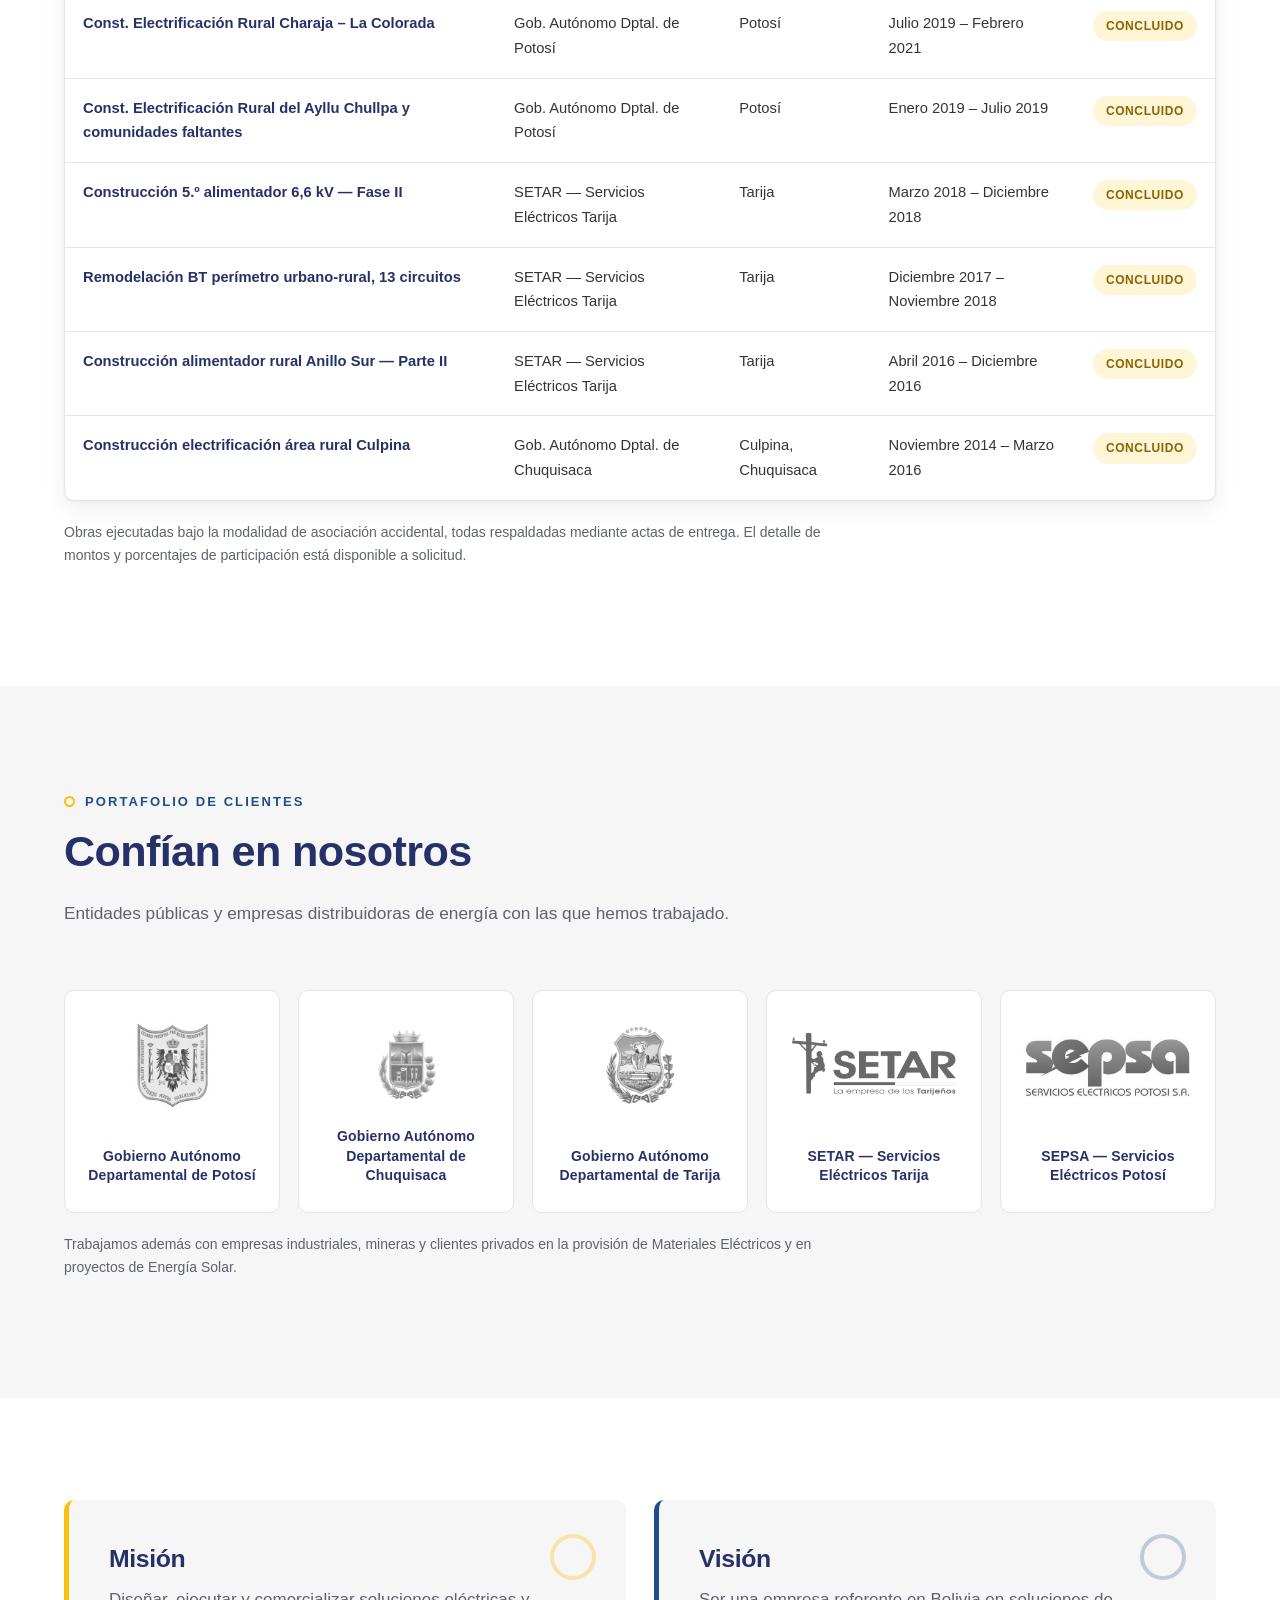
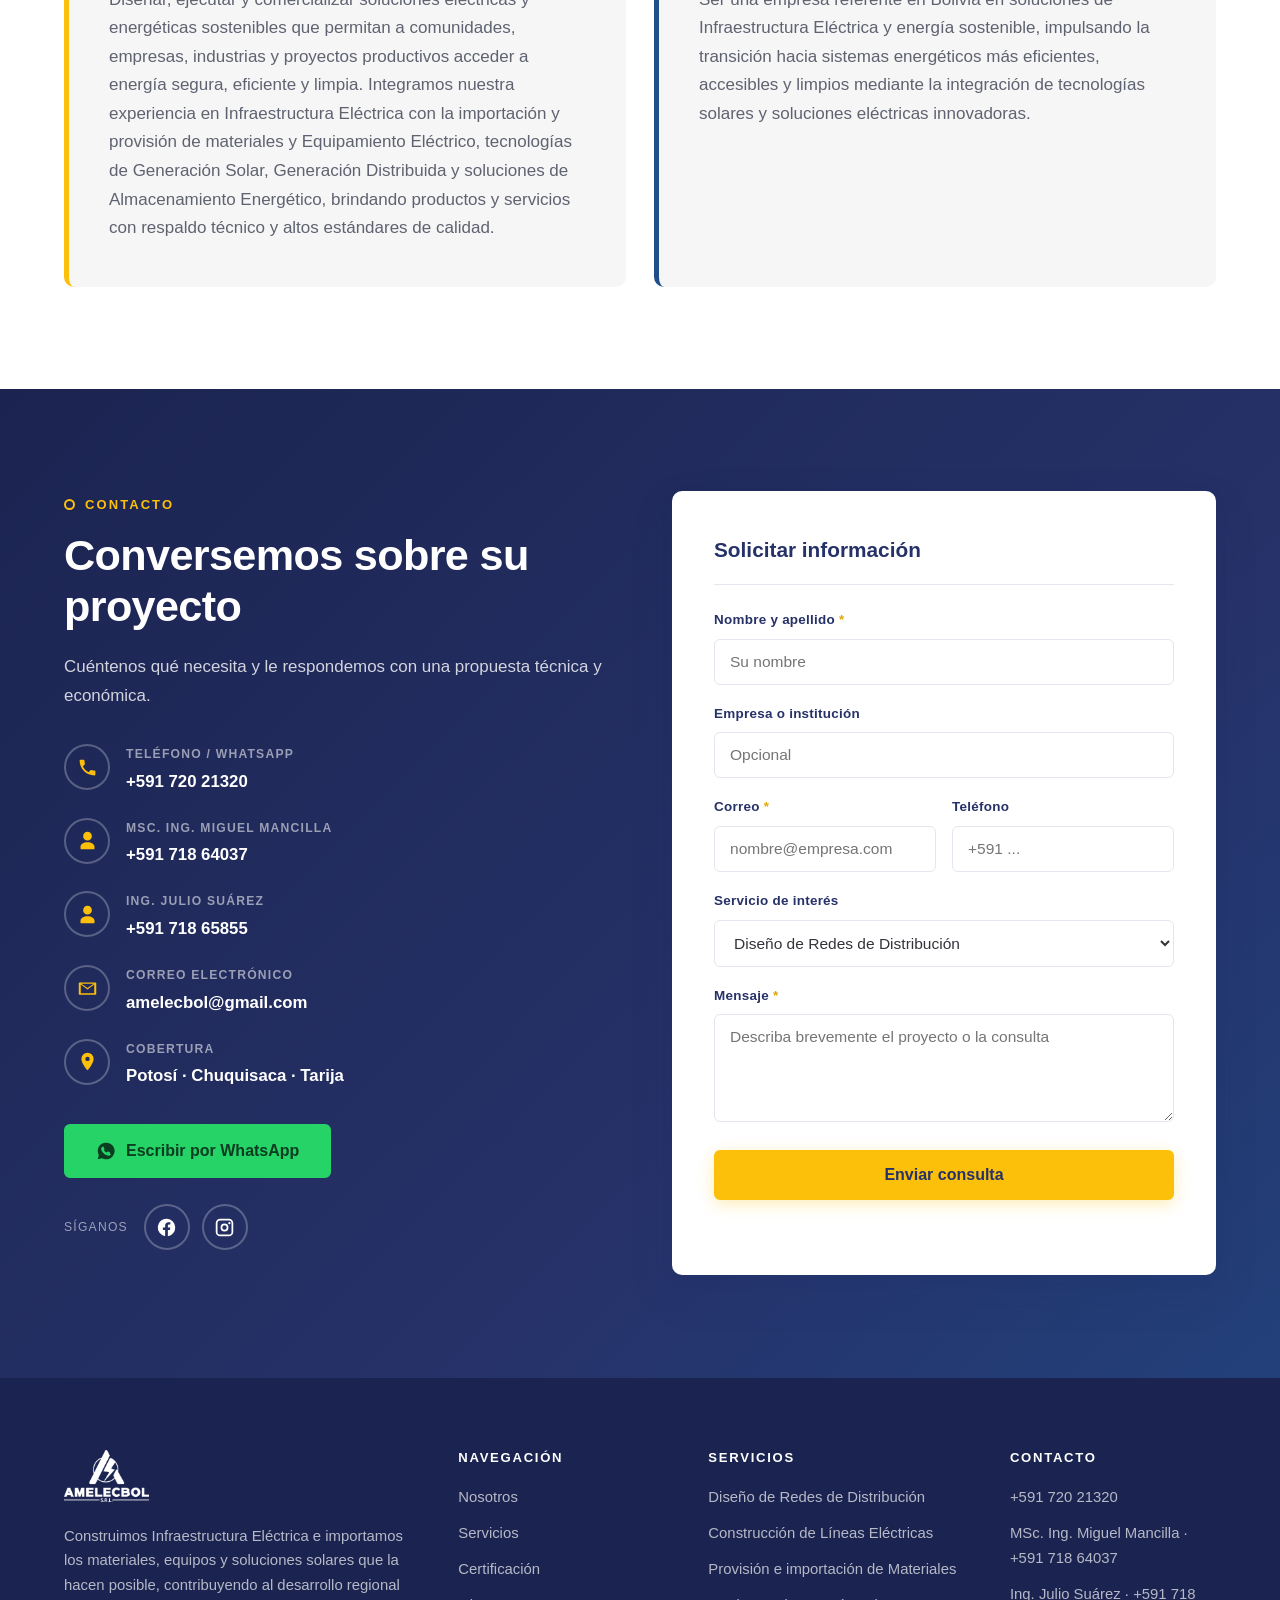
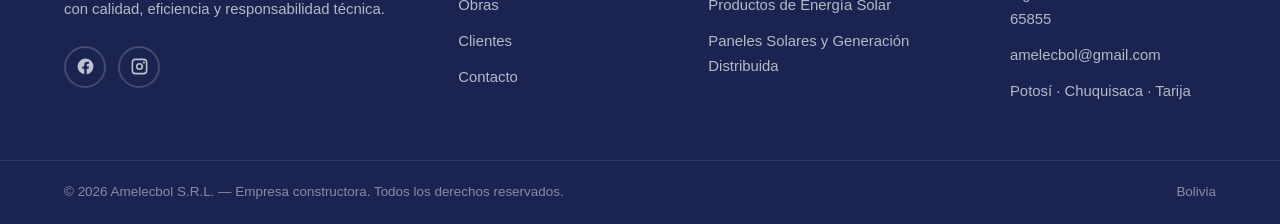
==== commit c50152b7: "Agregar Certificado de Inscripción AETN N.º 0064/2026 Nueva sección «Certificación» con los datos de" ====
--- a/index.html
+++ b/index.html
@@ -64,6 +64,7 @@
     <nav class="nav__menu" id="menu" aria-label="Navegación principal">
       <a href="#nosotros">Nosotros</a>
       <a href="#servicios">Servicios</a>
+      <a href="#certificacion">Certificación</a>
       <a href="#obras">Obras</a>
       <a href="#clientes">Clientes</a>
       <a href="#contacto" class="btn btn--sm btn--amarillo">Contáctenos</a>
@@ -264,6 +265,55 @@
         </div>
         <a href="#contacto" class="btn btn--amarillo">Solicitar cotización</a>
       </aside>
+    </div>
+  </section>
+
+  <!-- ============ CERTIFICACIÓN AETN ============ -->
+  <section class="seccion" id="certificacion">
+    <div class="container certificado">
+      <div class="certificado__texto reveal">
+        <p class="eyebrow">Certificación oficial</p>
+        <h2 class="titulo">Empresa Instaladora inscrita ante la AETN</h2>
+        <p>
+          La Autoridad de Fiscalización de Electricidad y Tecnología Nuclear (AETN) otorgó a
+          <strong>Amelecbol S.R.L.</strong> el Certificado de Inscripción como Empresa Instaladora
+          de Generación Distribuida y Generación Distribuida de Media Escala (GDME).
+        </p>
+
+        <dl class="certificado__datos">
+          <div>
+            <dt>Certificado</dt>
+            <dd>AETN-DDO-GD N.º 0064/2026</dd>
+          </div>
+          <div>
+            <dt>Tipo de habilitación</dt>
+            <dd>Tipo 1 – Tipo 2 – Tipo 3</dd>
+          </div>
+          <div>
+            <dt>Alcance autorizado</dt>
+            <dd>
+              Nanogeneración (P ≤ 10 kW) · Microgeneración (10 kW &lt; P ≤ 50 kW) ·
+              Minigeneración (50 kW &lt; P ≤ 500 kW) · Macrogeneración (500 kW ≤ P ≤ 6000 kW) ·
+              GDME (1 MW ≤ P ≤ 6 MW)
+            </dd>
+          </div>
+          <div>
+            <dt>Vigencia</dt>
+            <dd>27/10/2026 al 27/10/2029</dd>
+          </div>
+        </dl>
+
+        <a href="media/certificados/certificado-inscripcion-aetn-0064-2026.pdf"
+           class="btn btn--amarillo" target="_blank" rel="noopener">Ver certificado (PDF)</a>
+      </div>
+
+      <a class="certificado__doc reveal"
+         href="media/certificados/certificado-inscripcion-aetn-0064-2026.pdf"
+         target="_blank" rel="noopener" aria-label="Abrir el Certificado de Inscripción AETN en PDF">
+        <img src="media/certificados/certificado-inscripcion-aetn-0064-2026.jpg"
+             alt="Certificado de Inscripción AETN-DDO-GD N.º 0064/2026 otorgado a Amelecbol S.R.L."
+             width="936" height="1285" loading="lazy" decoding="async">
+      </a>
     </div>
   </section>
 
@@ -663,6 +713,7 @@
       <ul>
         <li><a href="#nosotros">Nosotros</a></li>
         <li><a href="#servicios">Servicios</a></li>
+        <li><a href="#certificacion">Certificación</a></li>
         <li><a href="#obras">Obras</a></li>
         <li><a href="#clientes">Clientes</a></li>
         <li><a href="#contacto">Contacto</a></li>
--- a/css/styles.css
+++ b/css/styles.css
@@ -884,6 +884,42 @@
 }
 
 /* --------------------------------------------------------------------------
+   19b. CERTIFICACIÓN AETN
+   -------------------------------------------------------------------------- */
+.certificado {
+  display: grid; grid-template-columns: 1.15fr .85fr;
+  gap: clamp(36px, 6vw, 80px); align-items: center;
+}
+.certificado__datos {
+  margin: 28px 0 32px; display: grid; gap: 0;
+  border-top: 1px solid var(--borde);
+}
+.certificado__datos > div {
+  display: grid; grid-template-columns: 170px 1fr; gap: 16px;
+  padding: 13px 0; border-bottom: 1px solid var(--borde);
+}
+.certificado__datos dt {
+  font-size: 13px; font-weight: 700; letter-spacing: .06em; text-transform: uppercase;
+  color: var(--azul-sec);
+}
+.certificado__datos dd { margin: 0; color: var(--texto); }
+.certificado__doc {
+  display: block; justify-self: center; max-width: 420px; width: 100%;
+  background: var(--blanco); border: 1px solid var(--borde); border-radius: var(--radio-sm);
+  padding: 10px; box-shadow: var(--sombra-alta);
+  transition: transform var(--transicion), box-shadow var(--transicion);
+}
+.certificado__doc:hover { transform: translateY(-4px); }
+.certificado__doc img { display: block; width: 100%; height: auto; }
+
+@media (max-width: 900px) {
+  .certificado { grid-template-columns: 1fr; }
+}
+@media (max-width: 520px) {
+  .certificado__datos > div { grid-template-columns: 1fr; gap: 4px; }
+}
+
+/* --------------------------------------------------------------------------
    20. ACCESIBILIDAD Y IMPRESIÓN
    -------------------------------------------------------------------------- */
 @media (prefers-reduced-motion: reduce) {
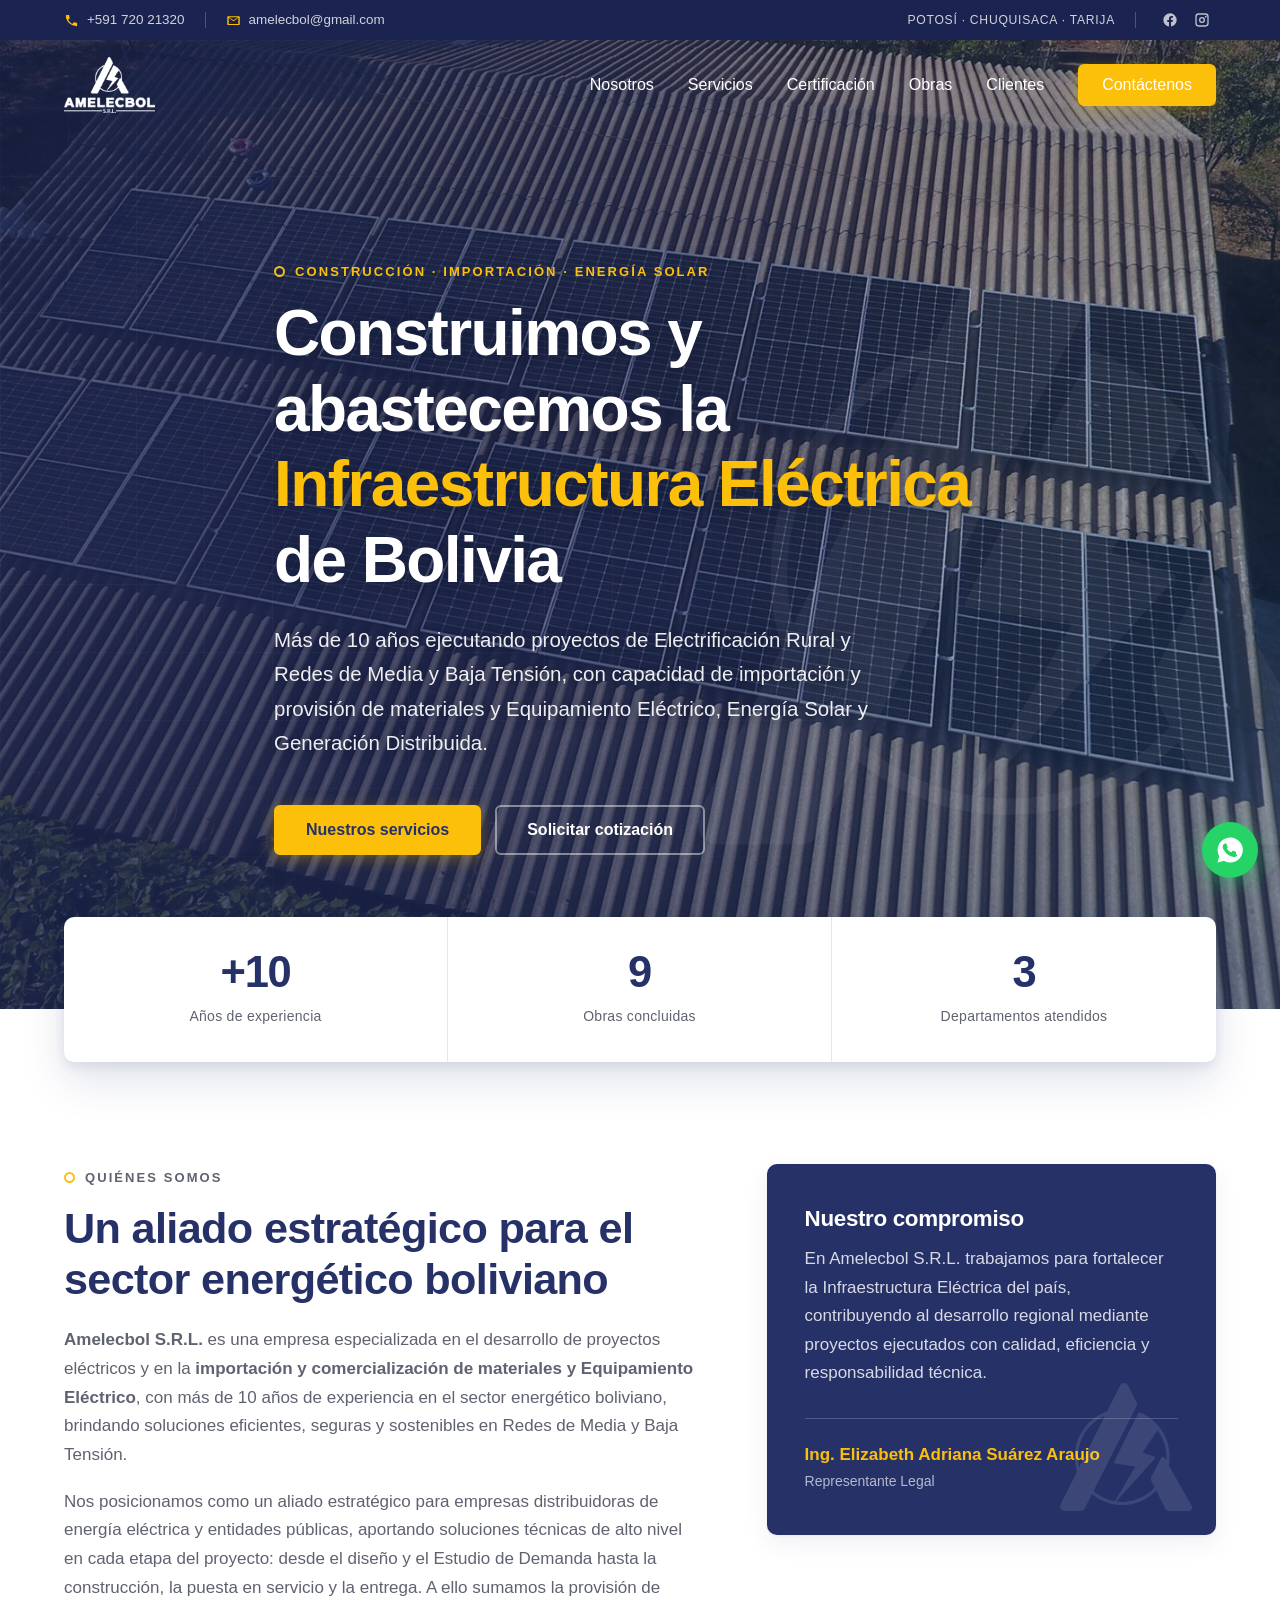
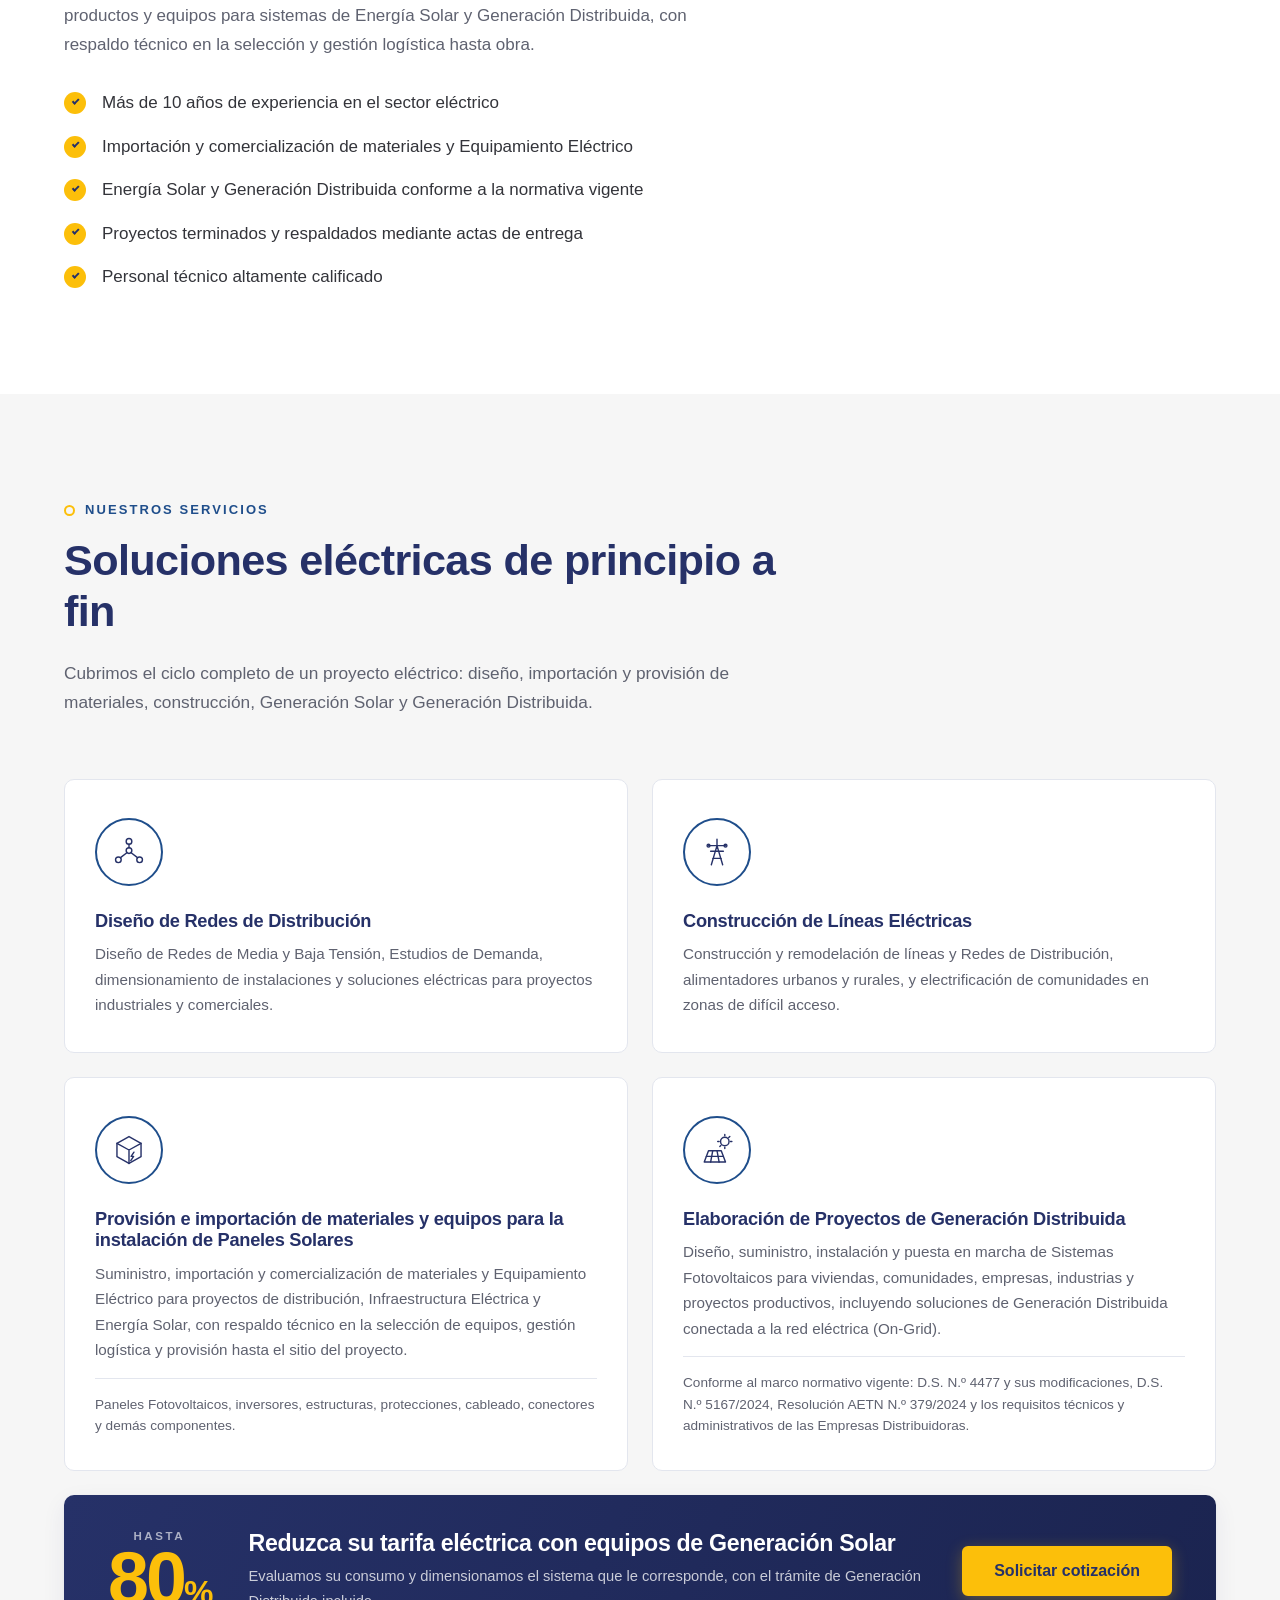
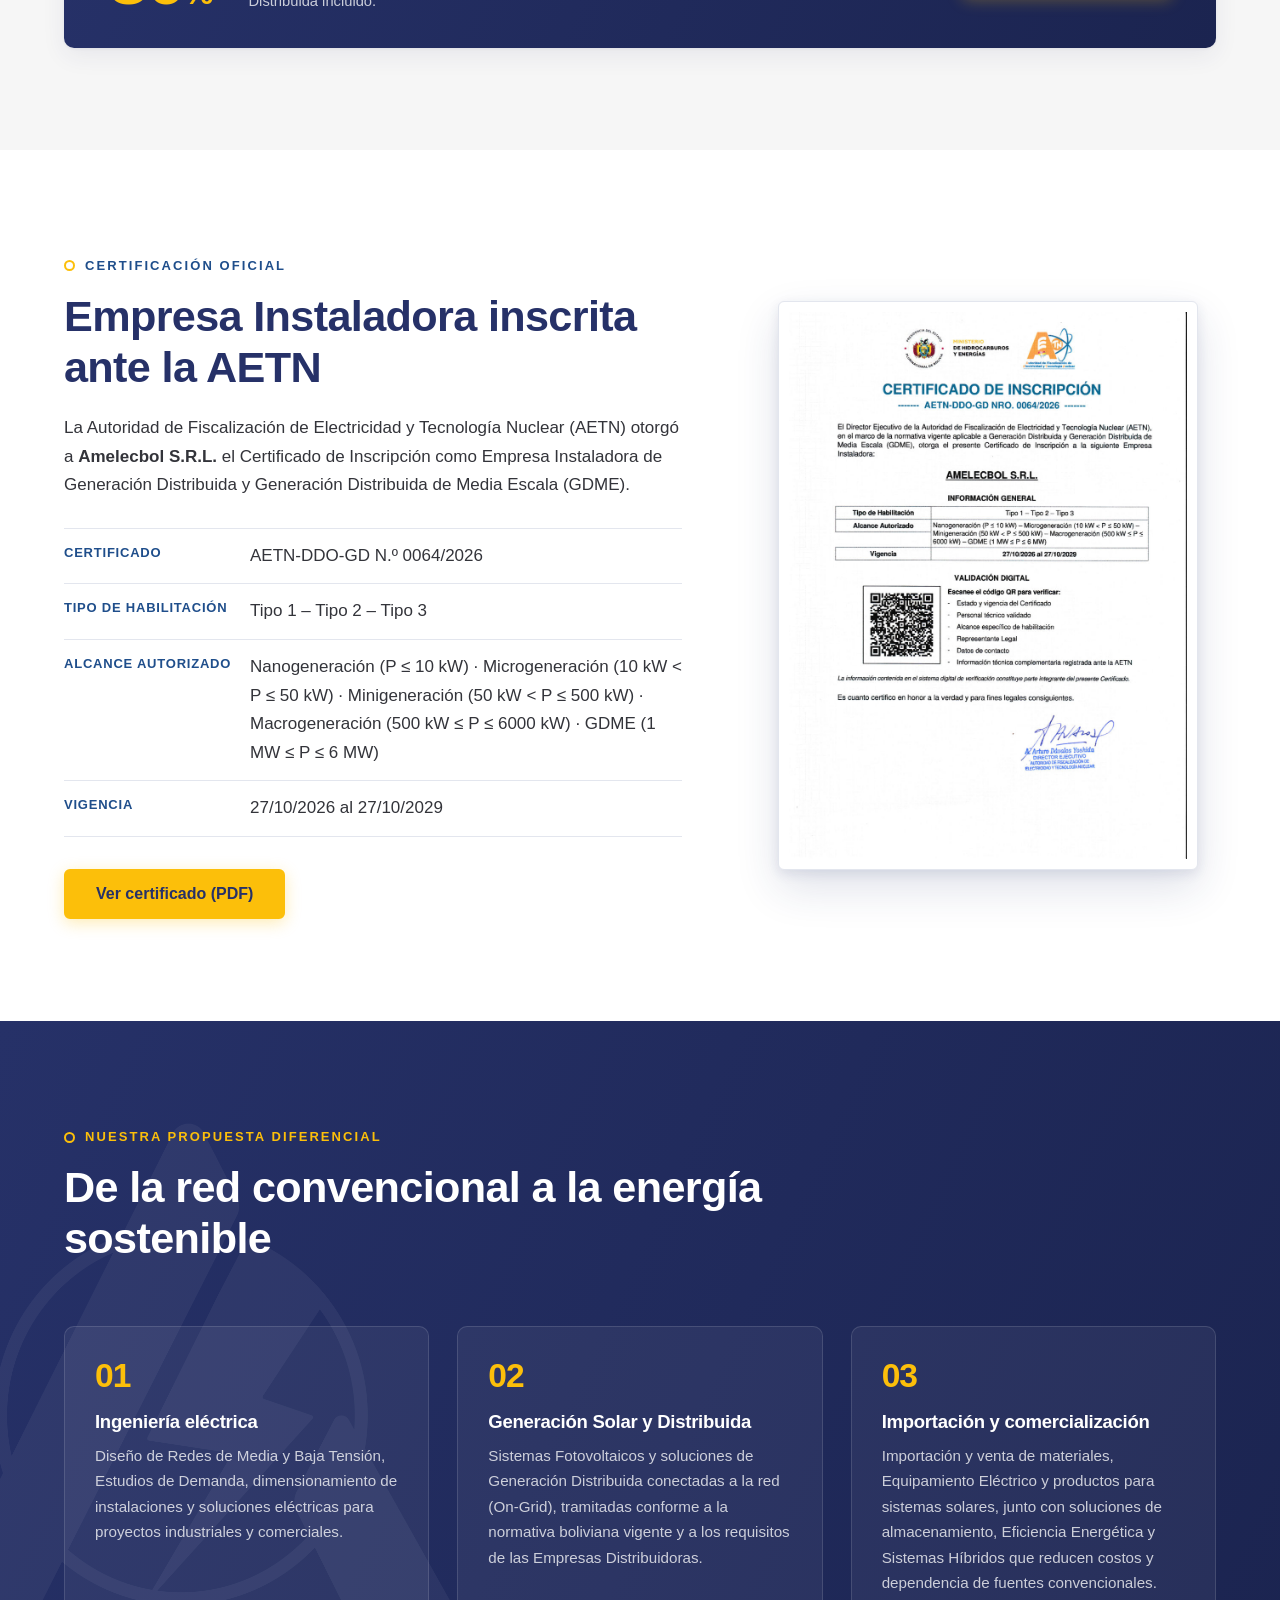
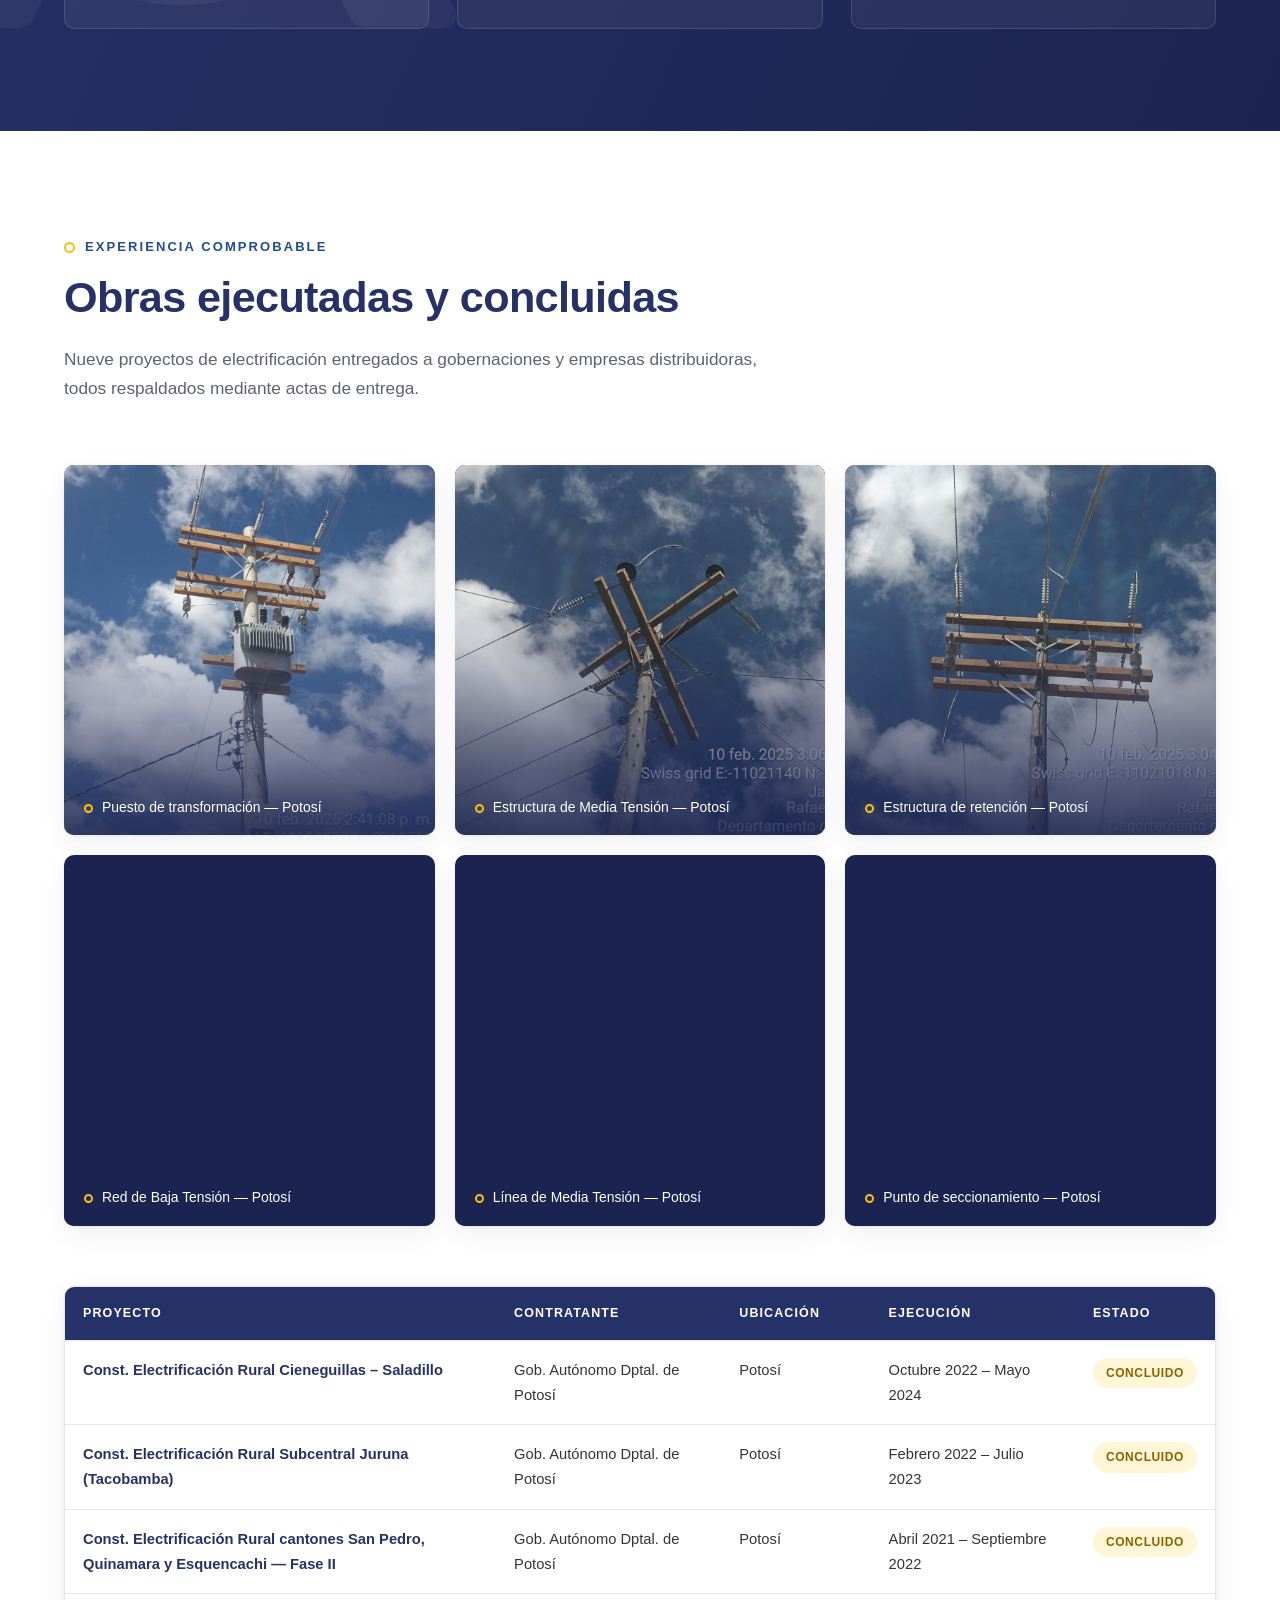
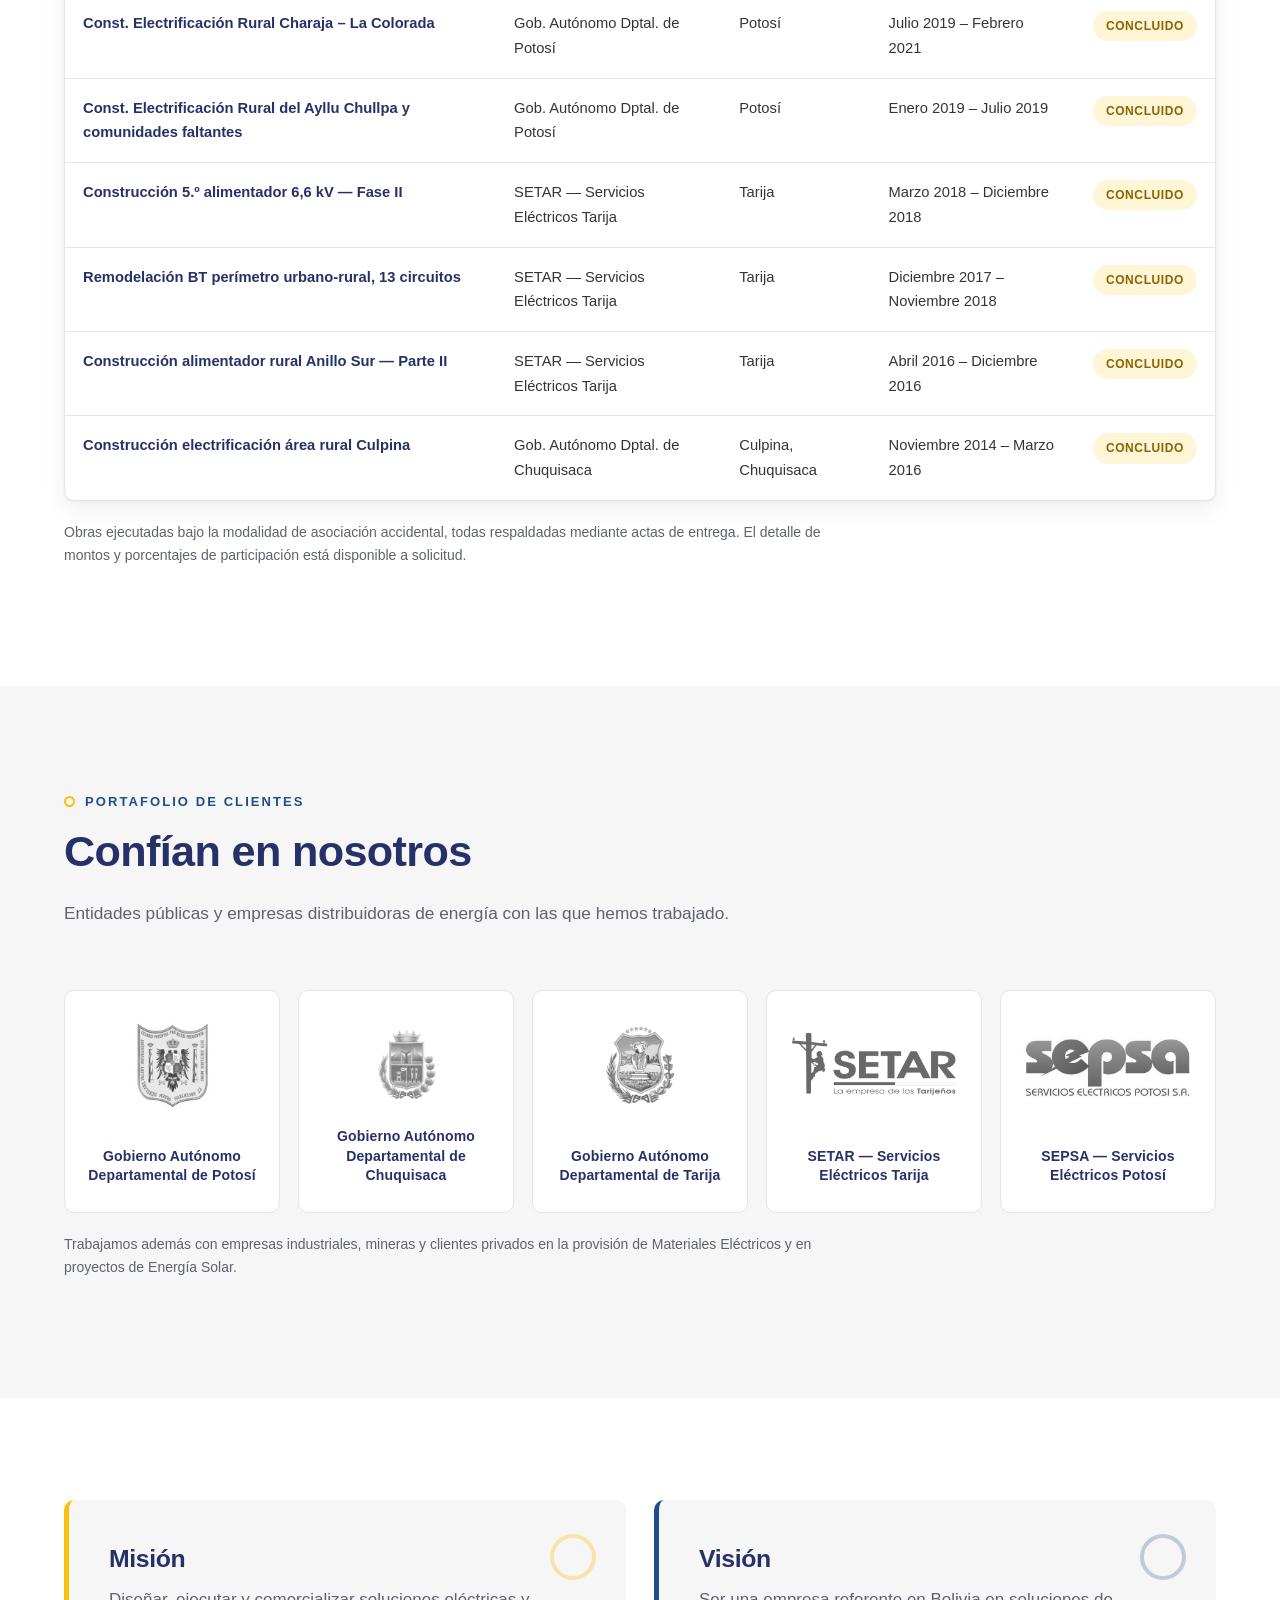
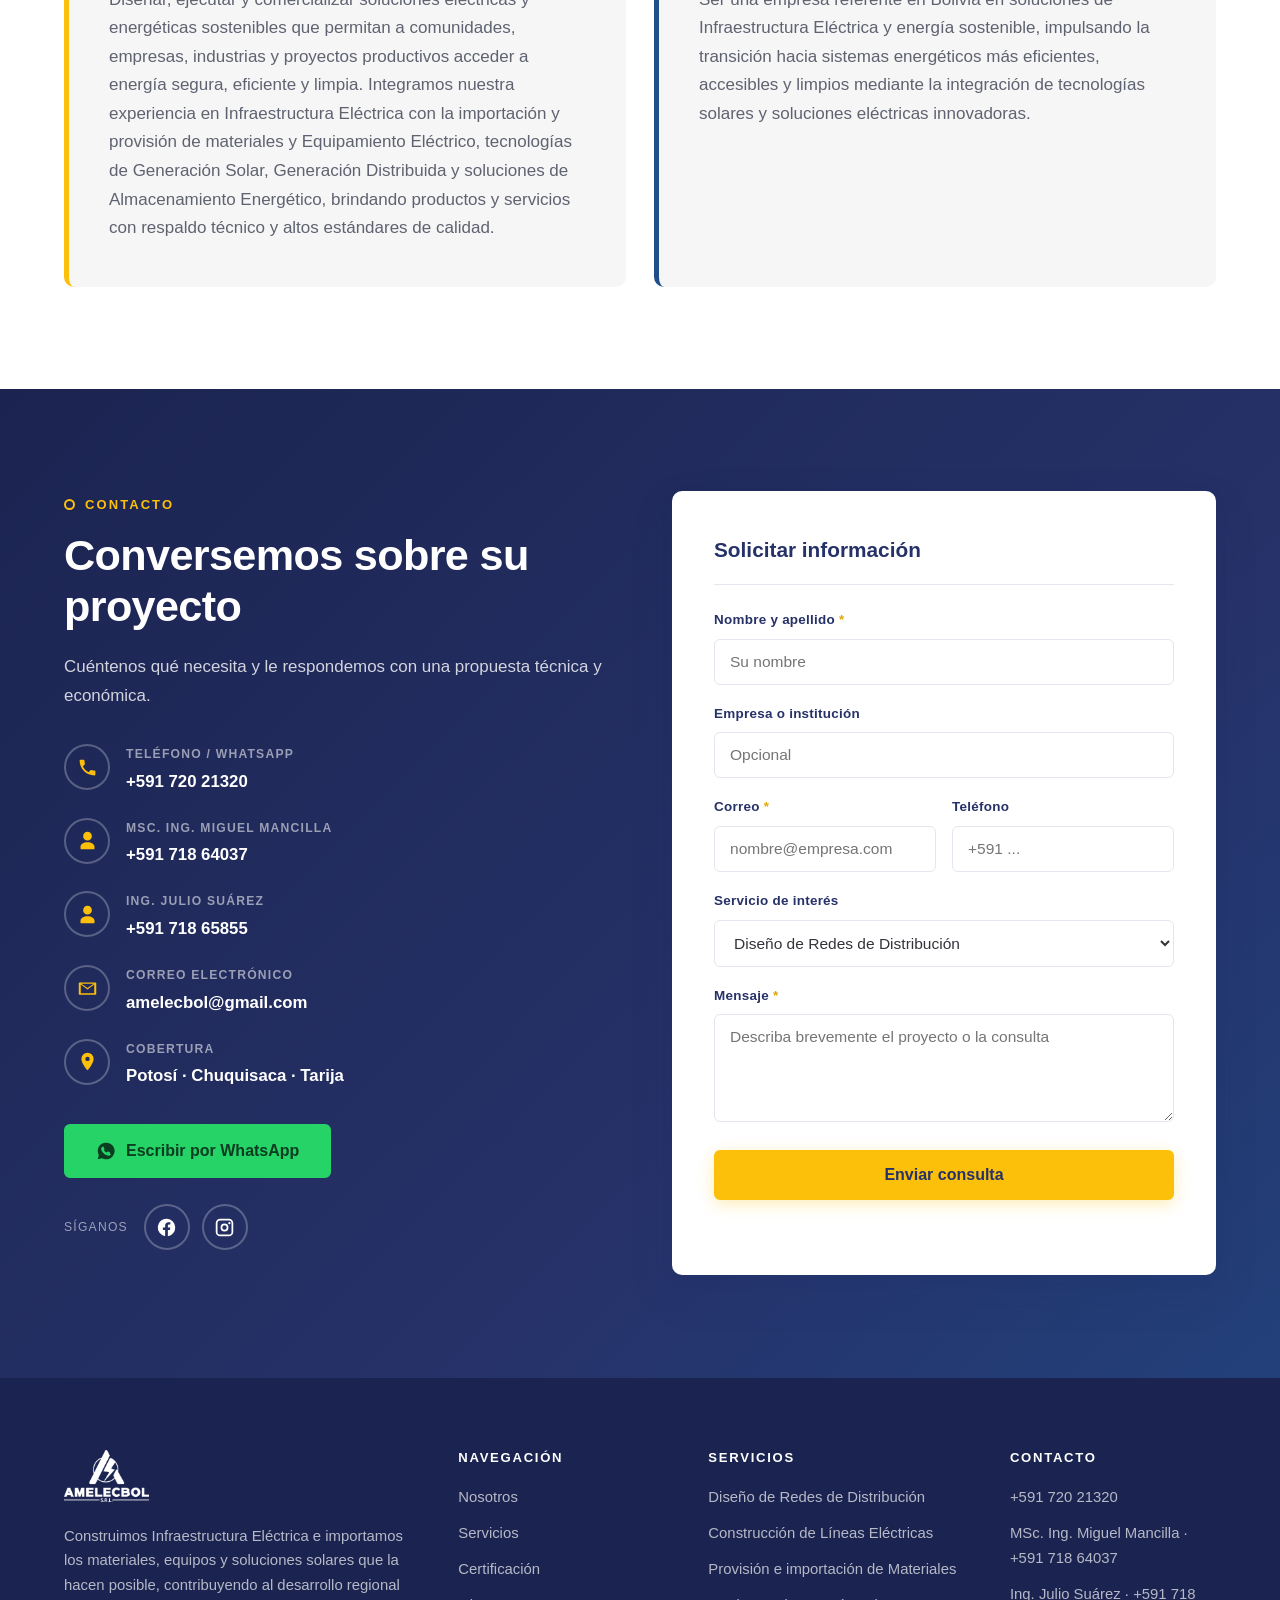
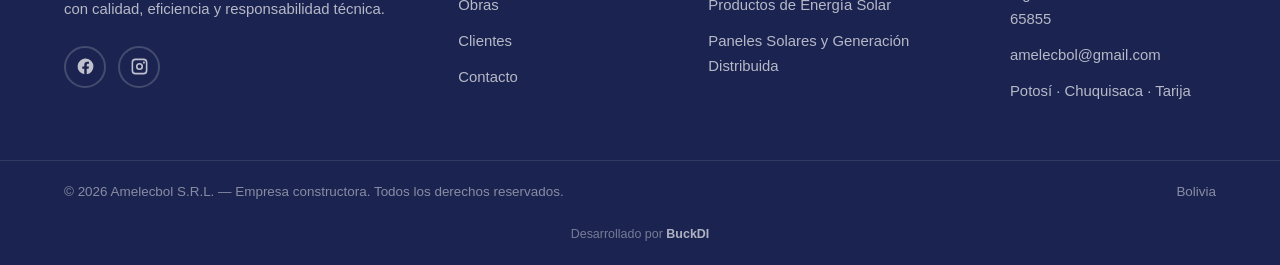
==== commit a5c669e3: "Agregar crédito «Desarrollado por BuckDI» en el pie de página Co-Authored-By: Claude Opus 5.5 <norep" ====
--- a/index.html
+++ b/index.html
@@ -748,6 +748,9 @@
       <p>&copy; <span id="anio">2026</span> Amelecbol S.R.L. — Empresa constructora. Todos los derechos reservados.</p>
       <p>Bolivia</p>
     </div>
+    <p class="pie__credito">
+      Desarrollado por <a href="https://buck-di.com" target="_blank" rel="noopener">BuckDI</a>
+    </p>
   </div>
 </footer>
 
--- a/css/styles.css
+++ b/css/styles.css
@@ -749,6 +749,12 @@
   font-size: .84rem; color: rgba(255,255,255,.48);
 }
 .pie__legal-in p { margin: 0; }
+.pie__credito {
+  margin: 0; padding: 0 0 20px; text-align: center;
+  font-size: .78rem; color: rgba(255,255,255,.40);
+}
+.pie__credito a { color: rgba(255,255,255,.65); font-weight: 700; }
+.pie__credito a:hover { color: var(--amarillo); }
 
 /* --------------------------------------------------------------------------
    17. BOTÓN FLOTANTE DE WHATSAPP
